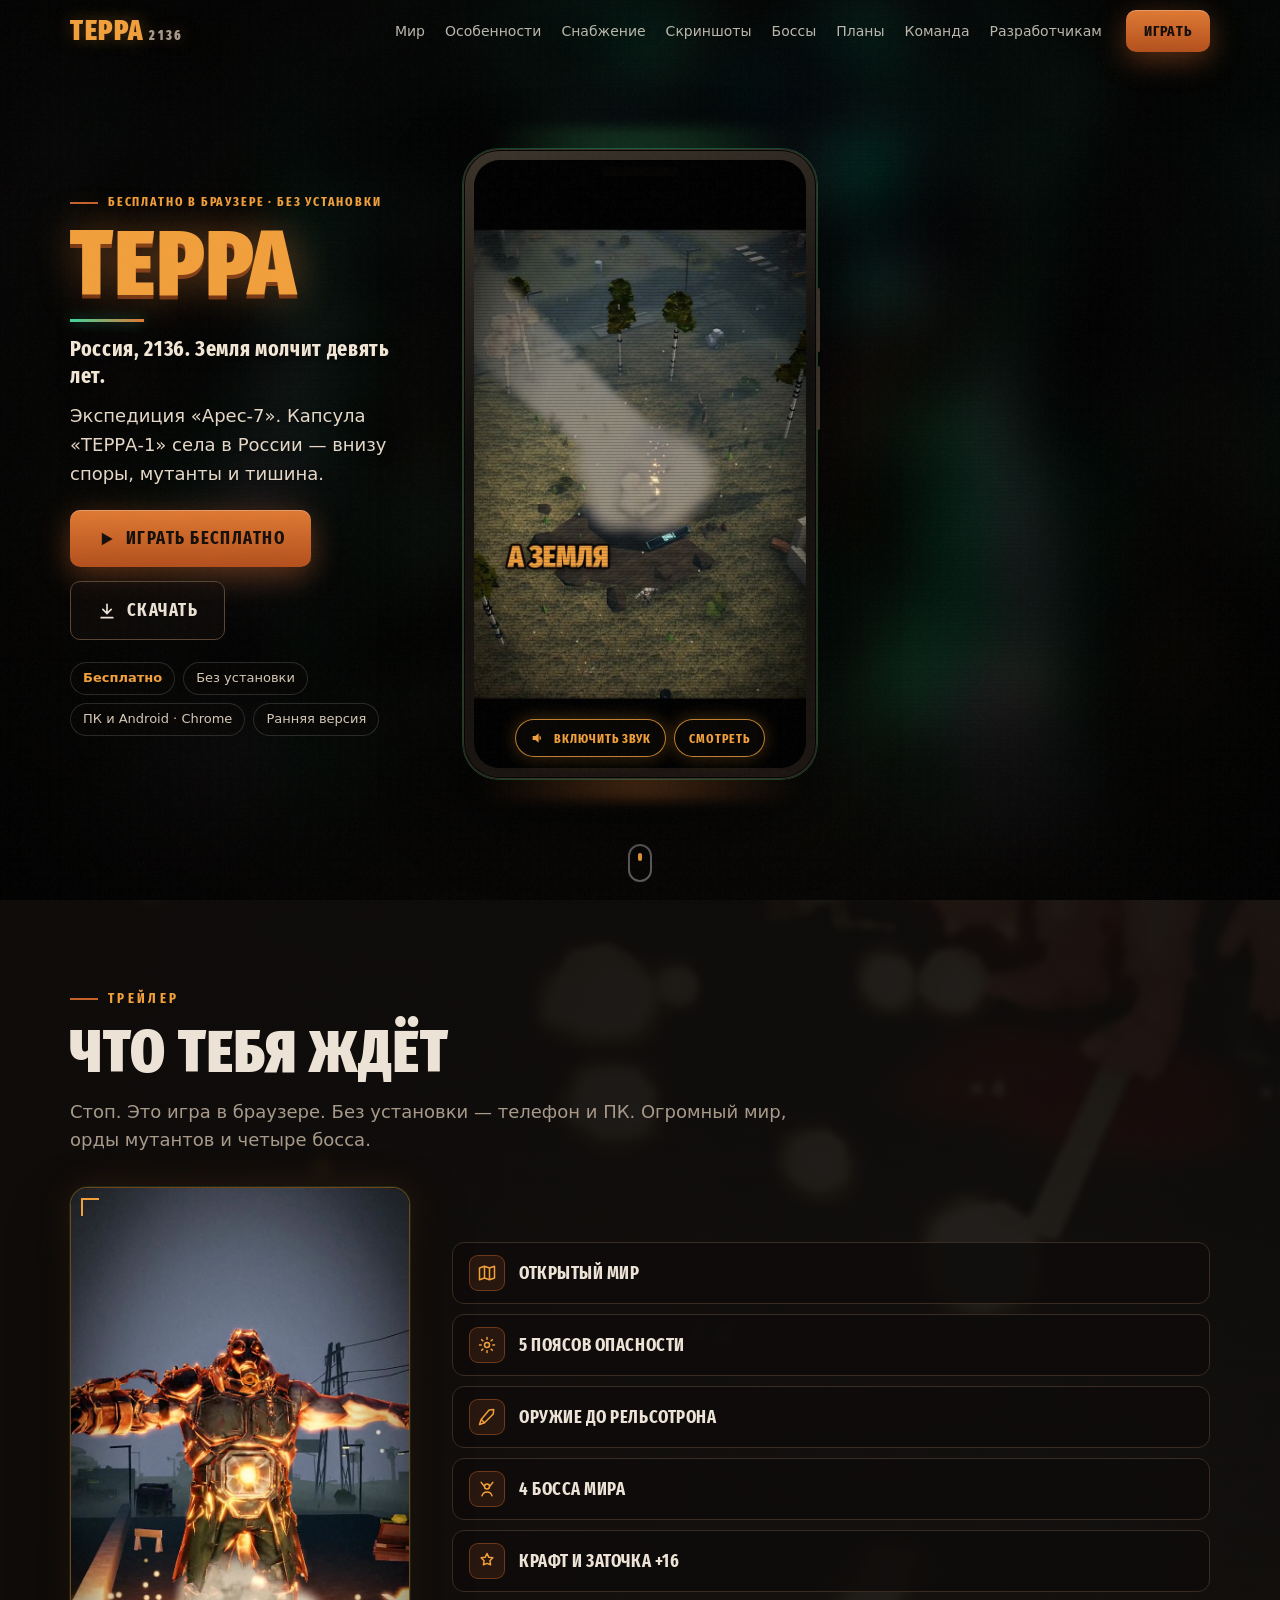
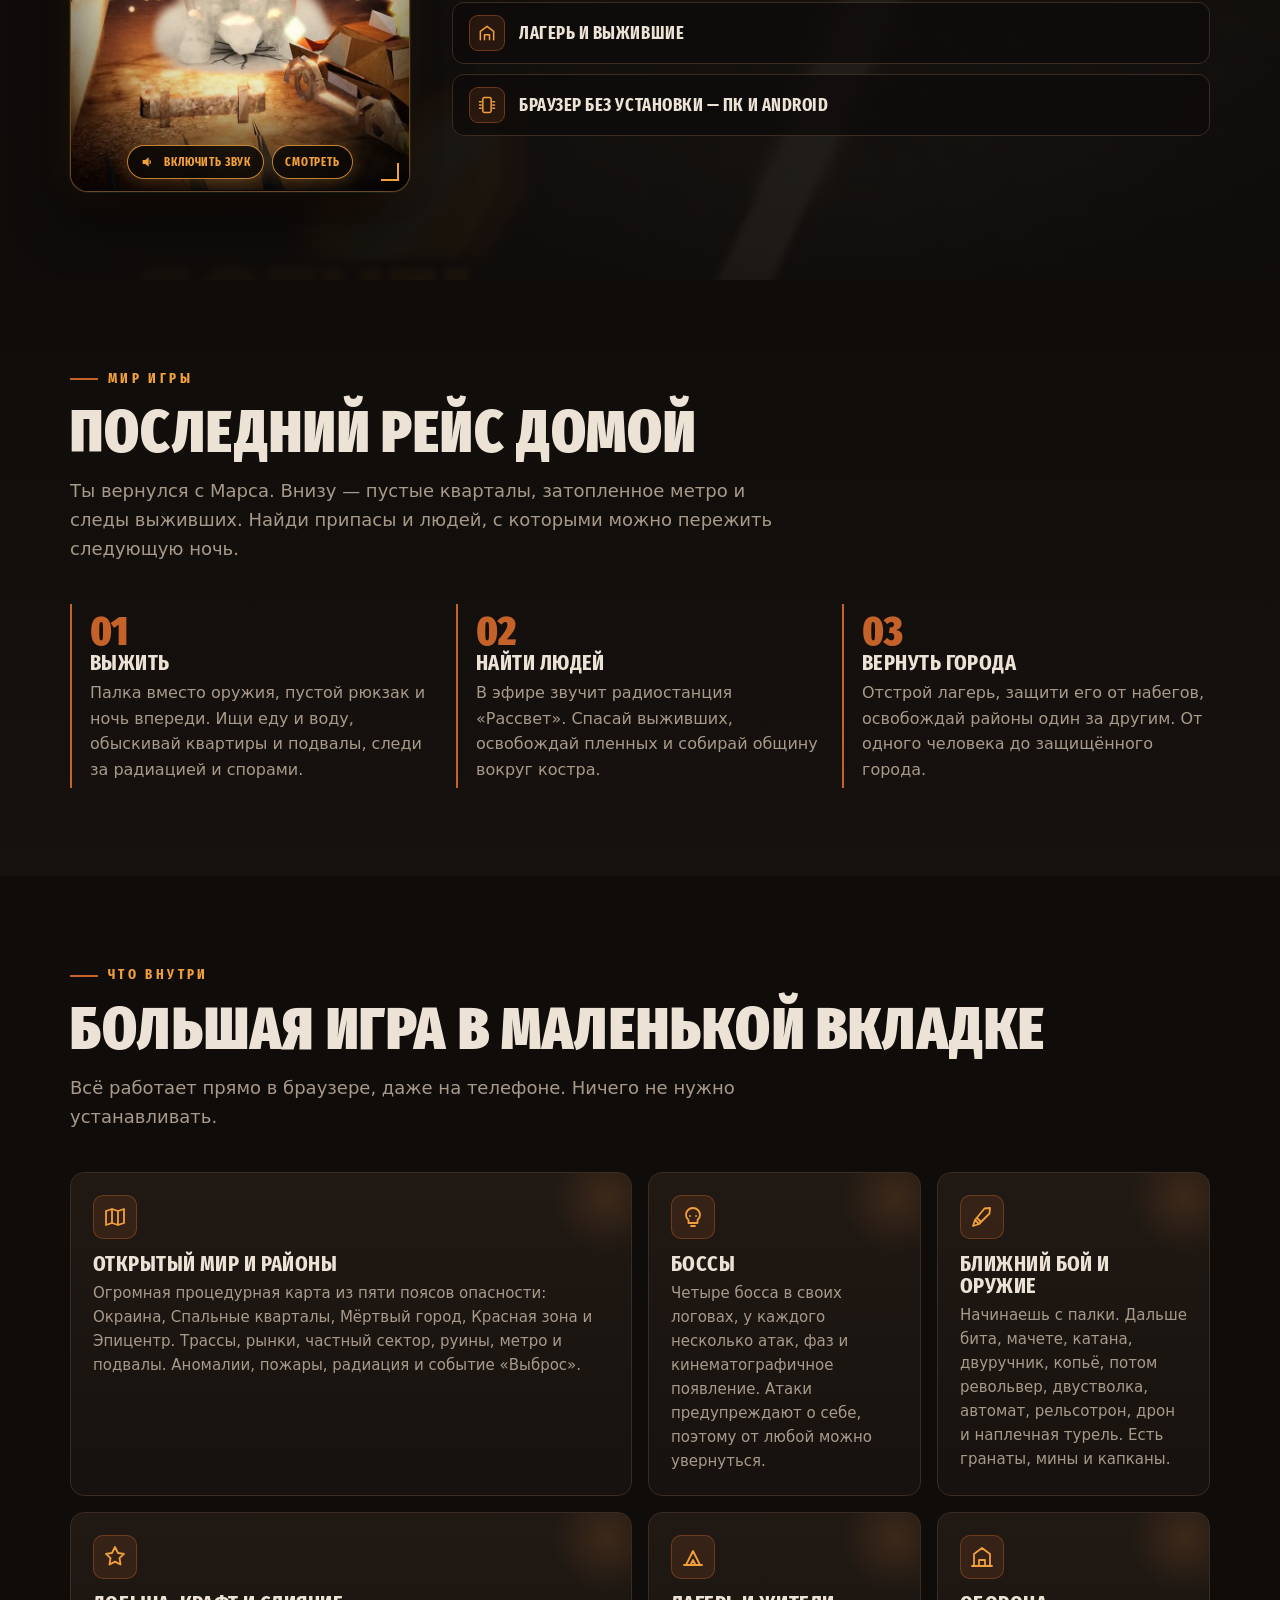
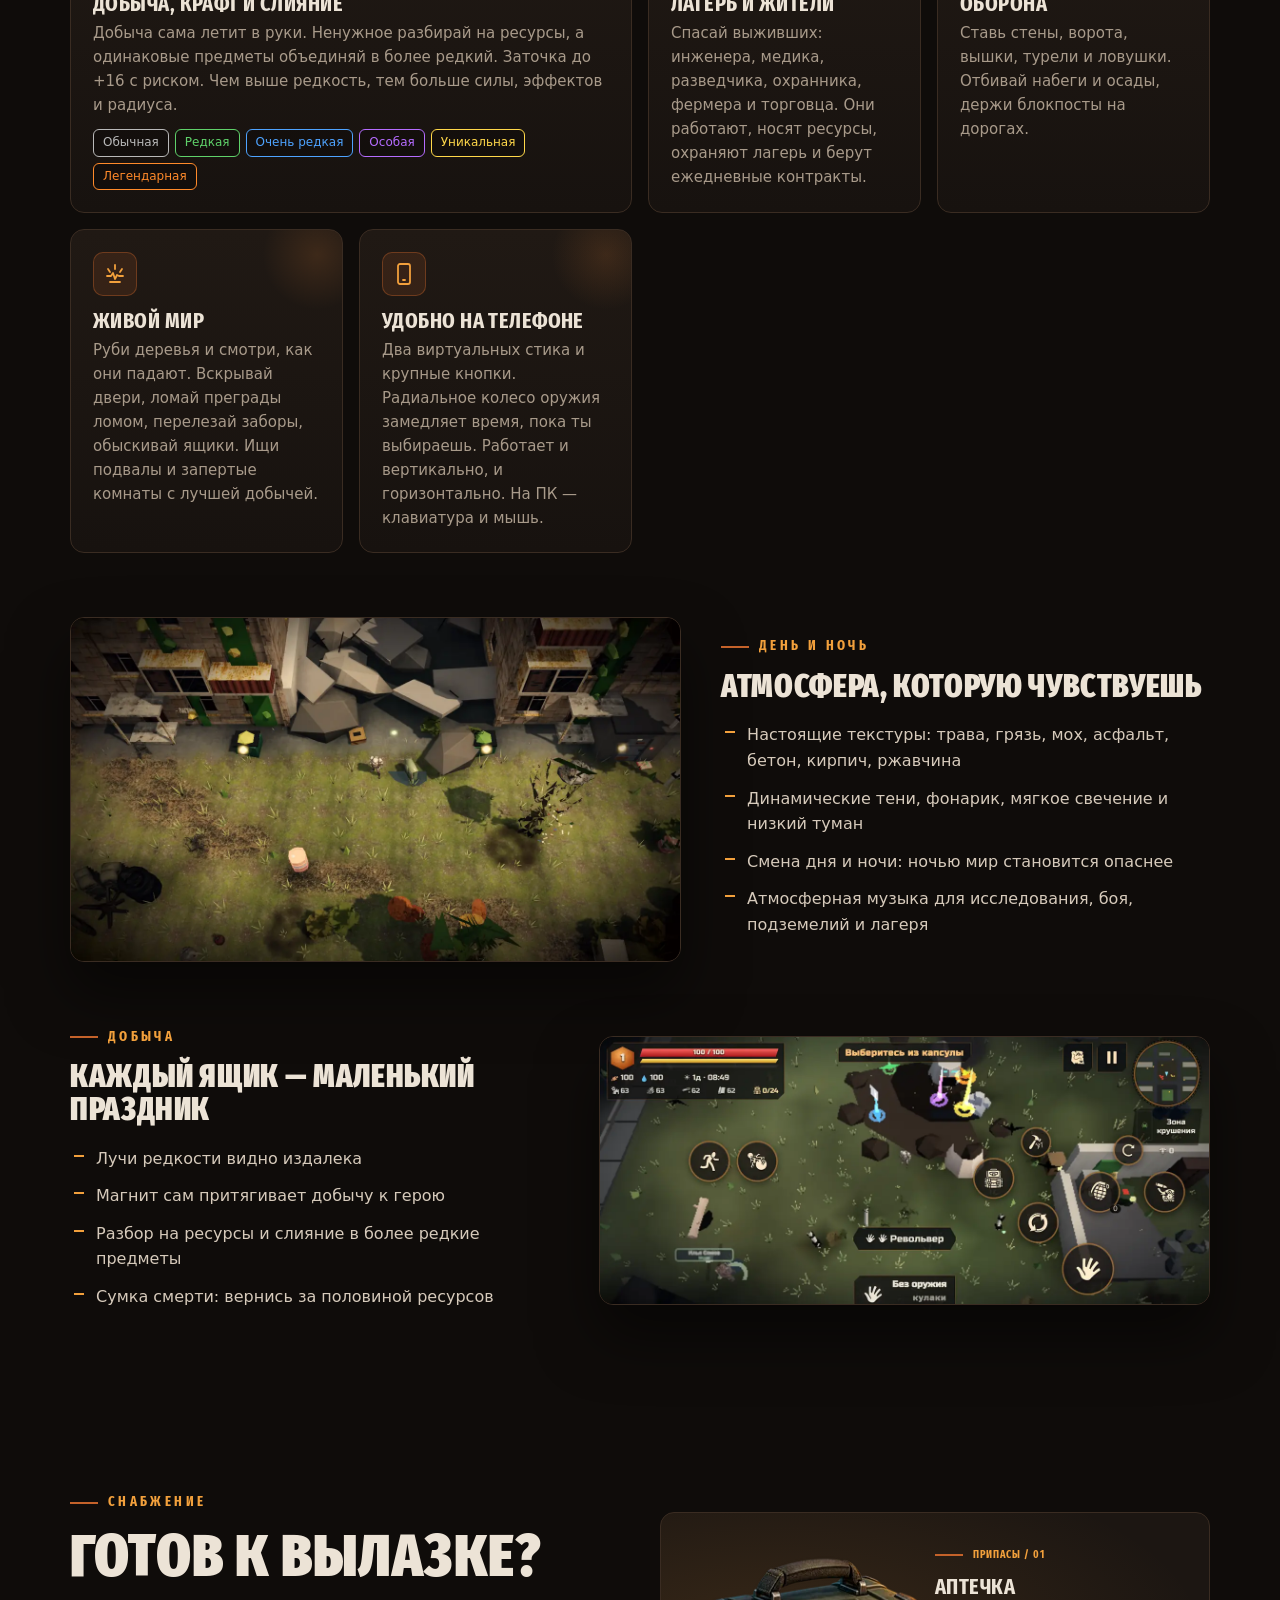
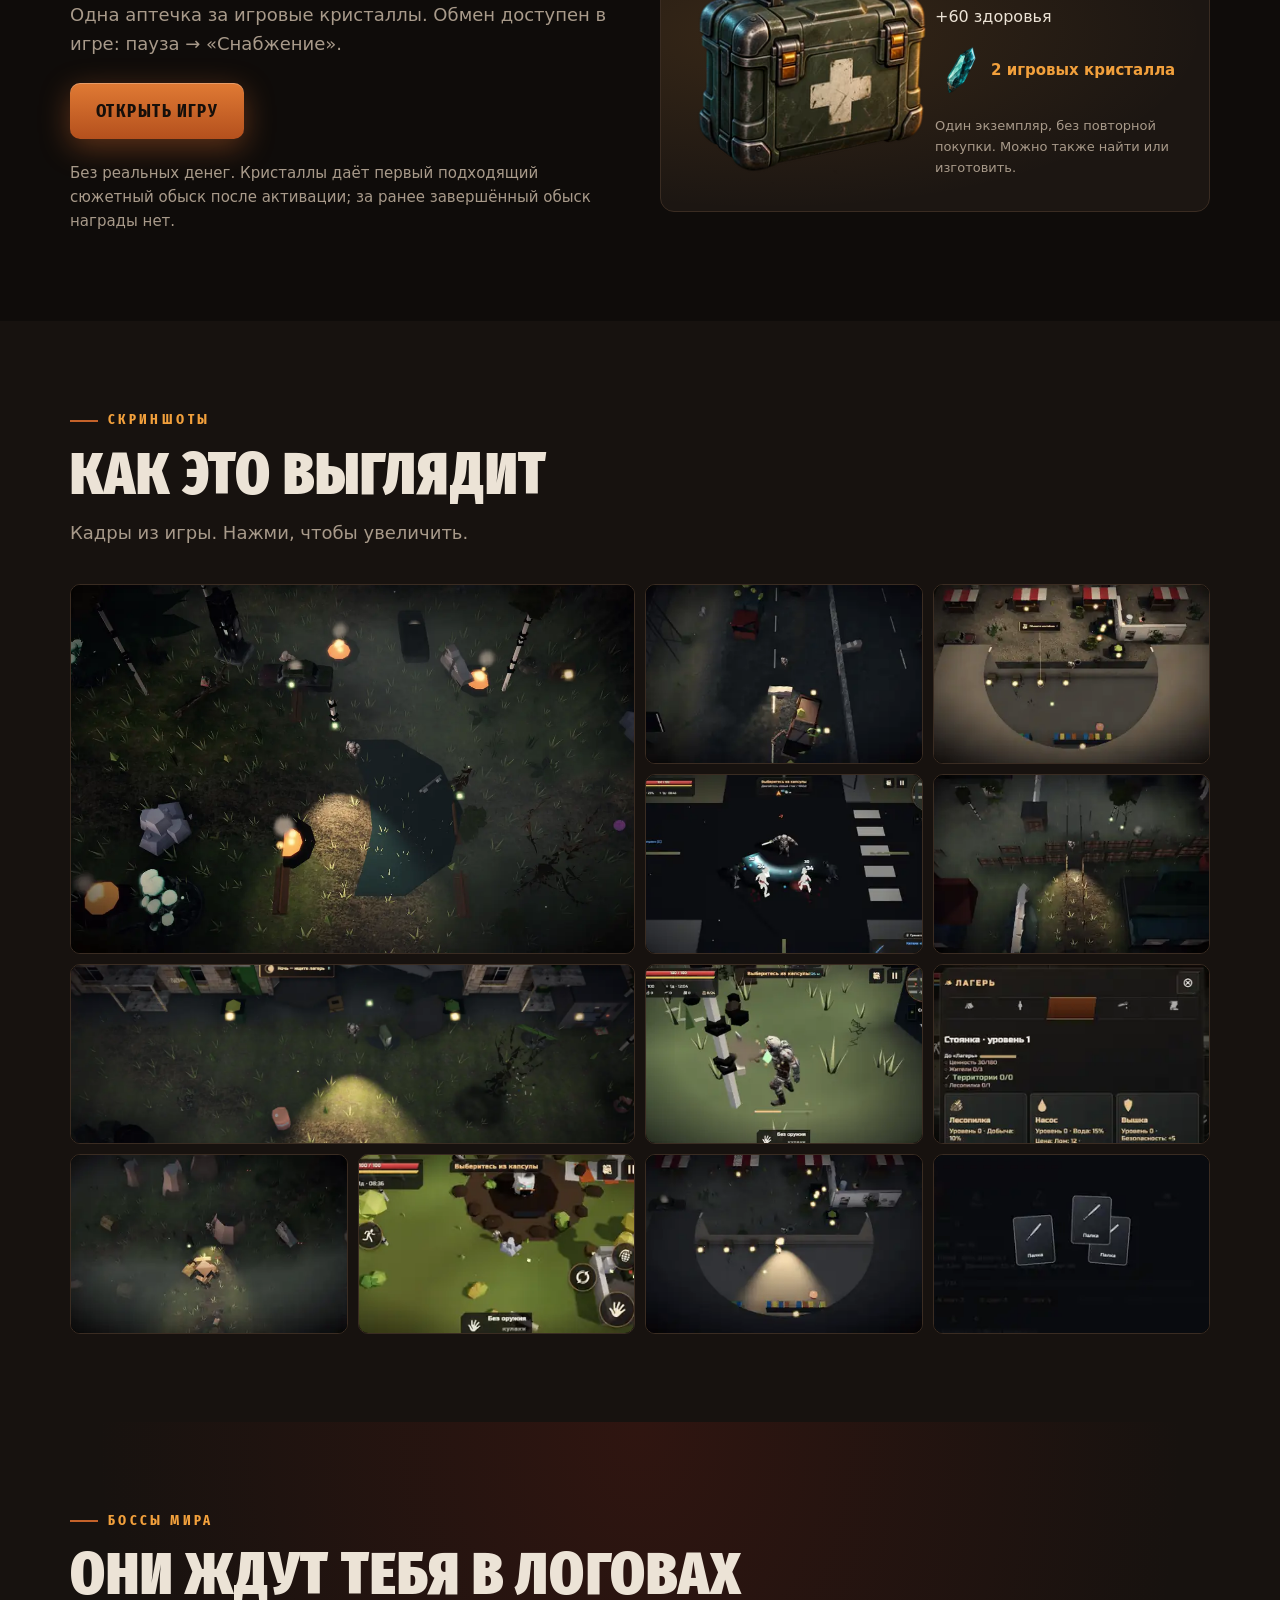
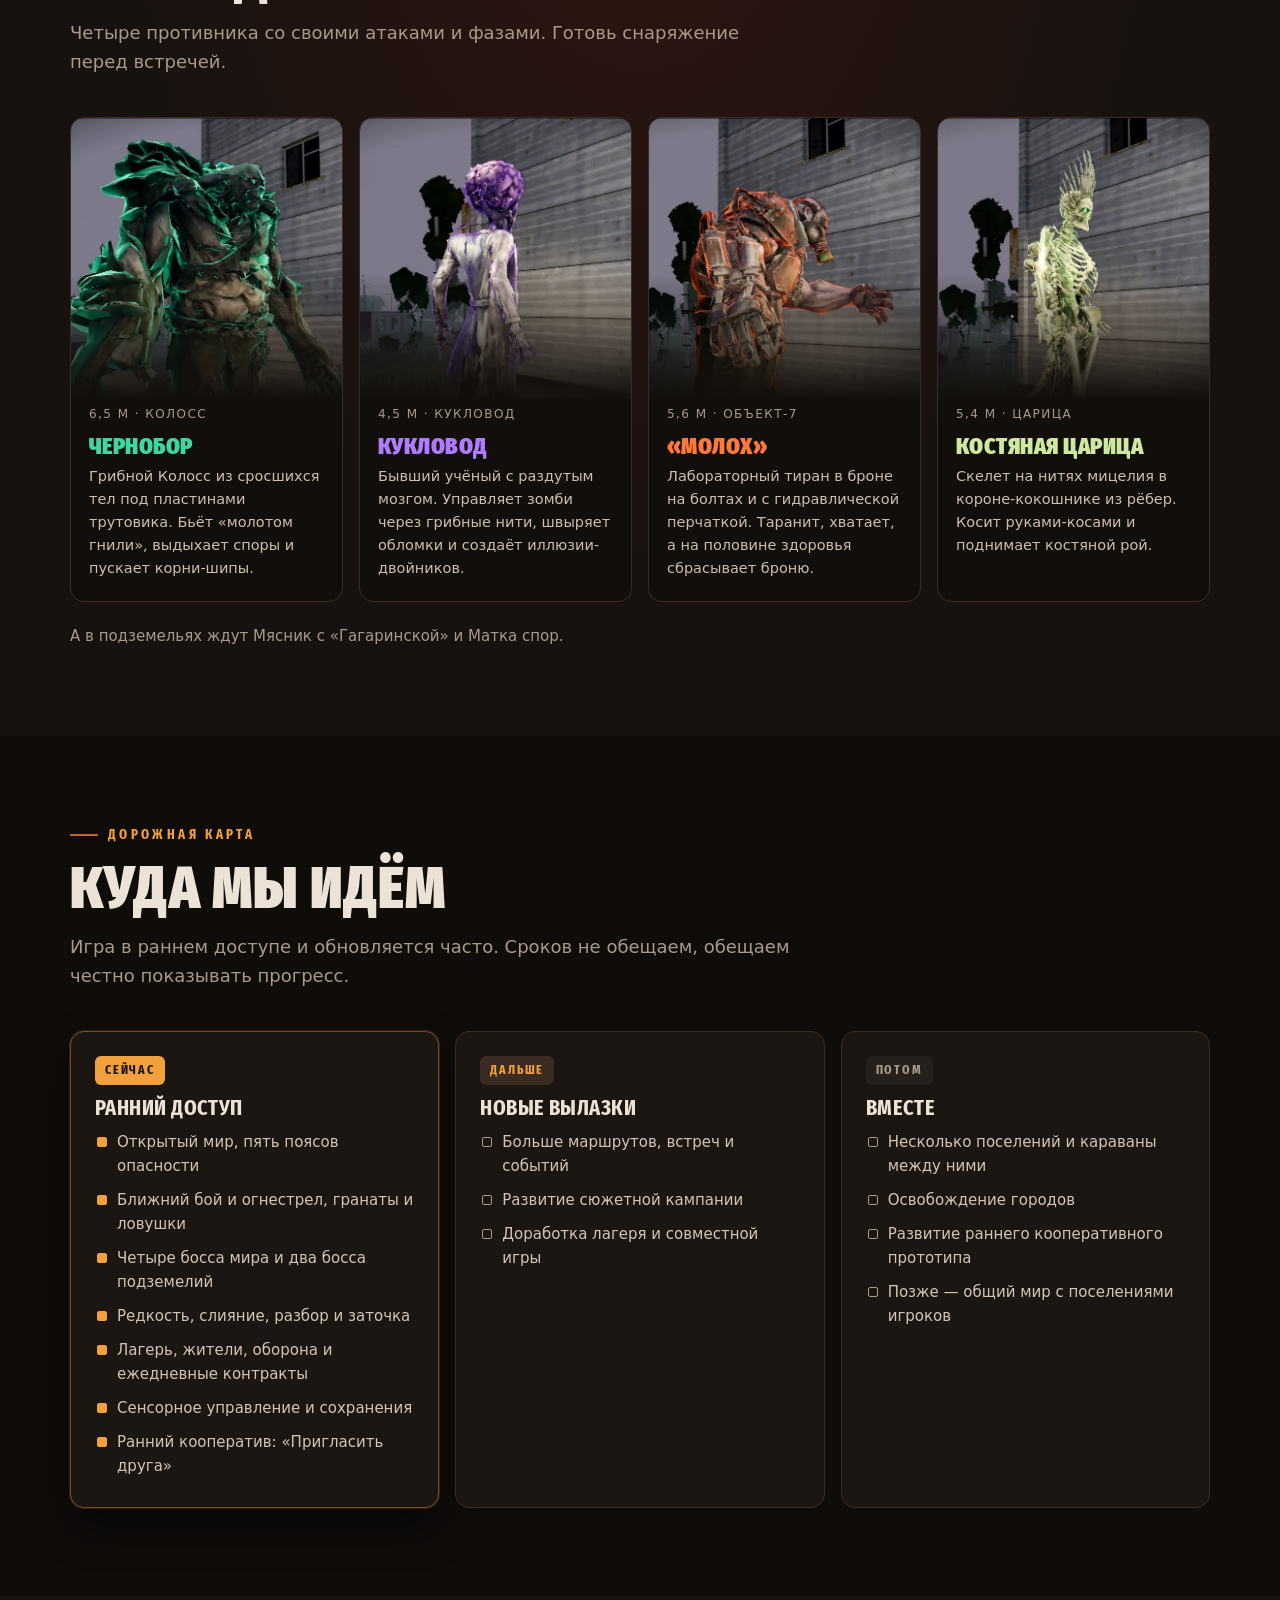
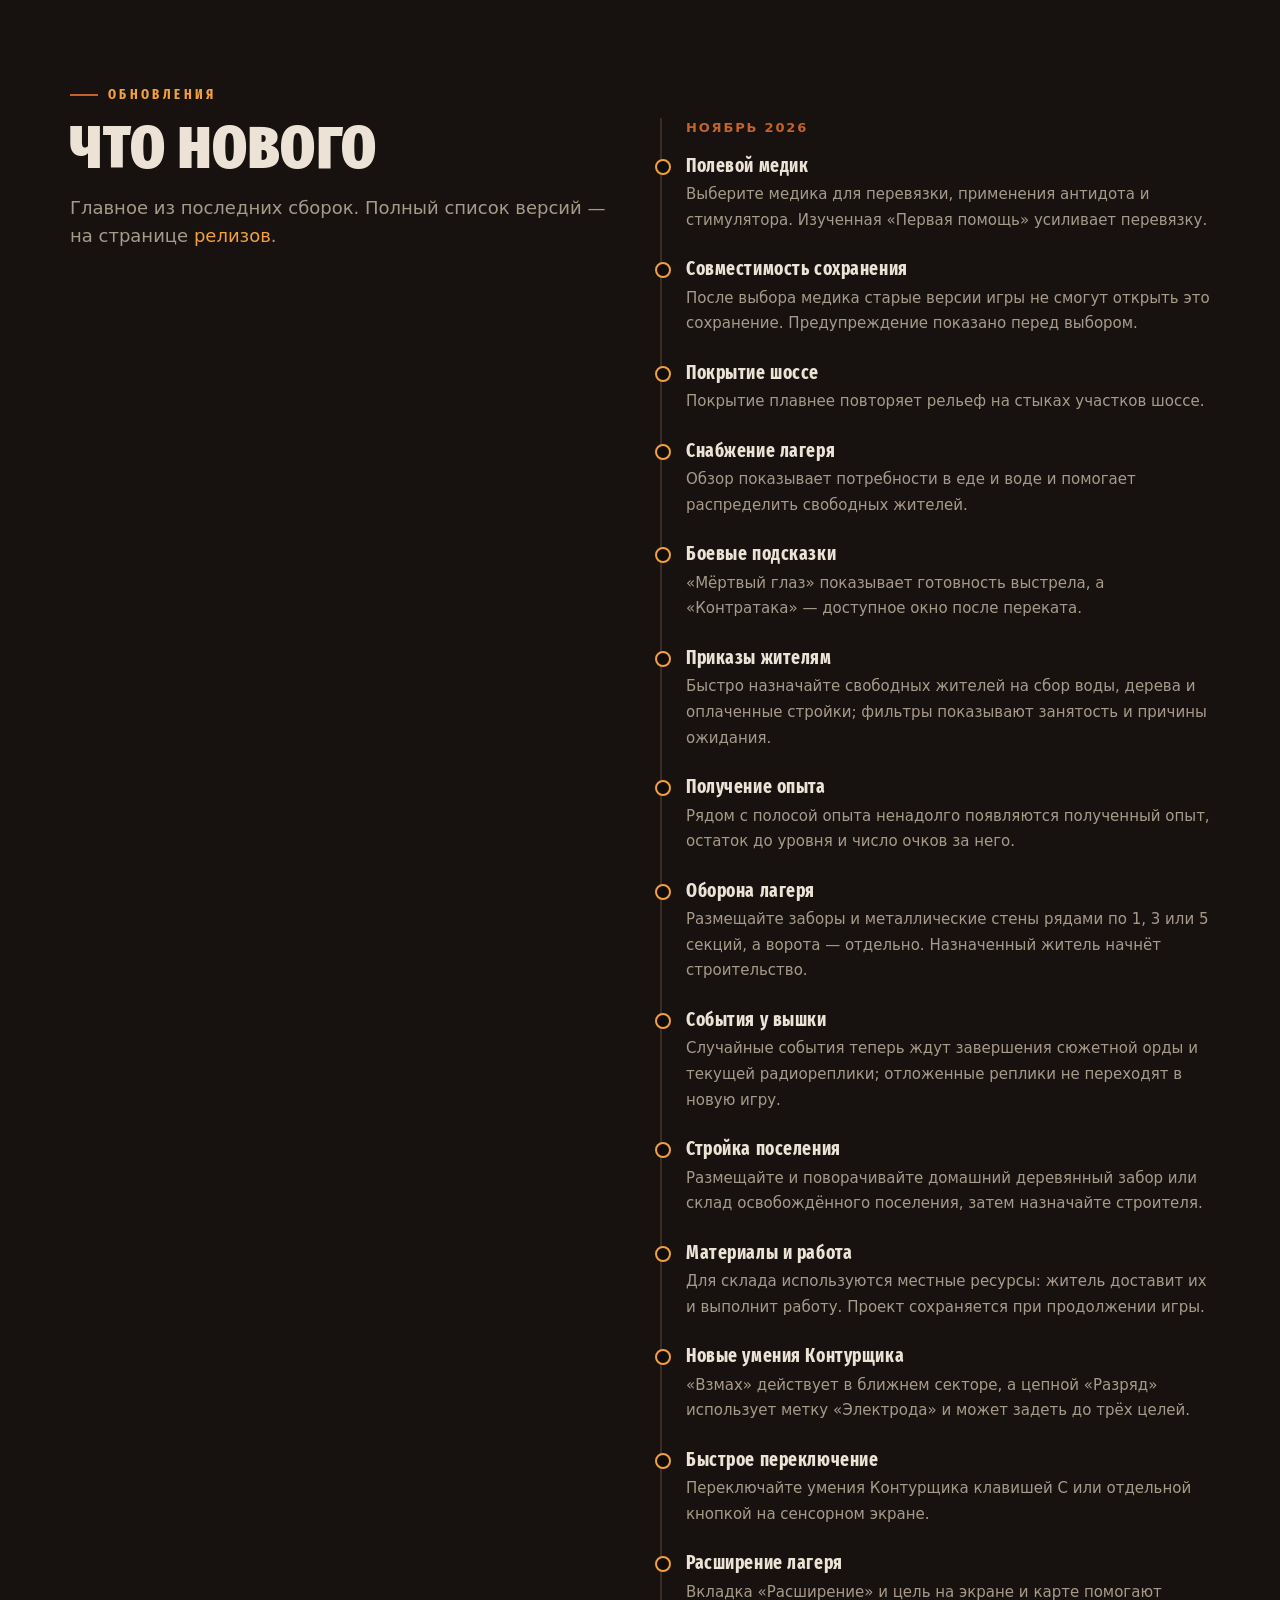
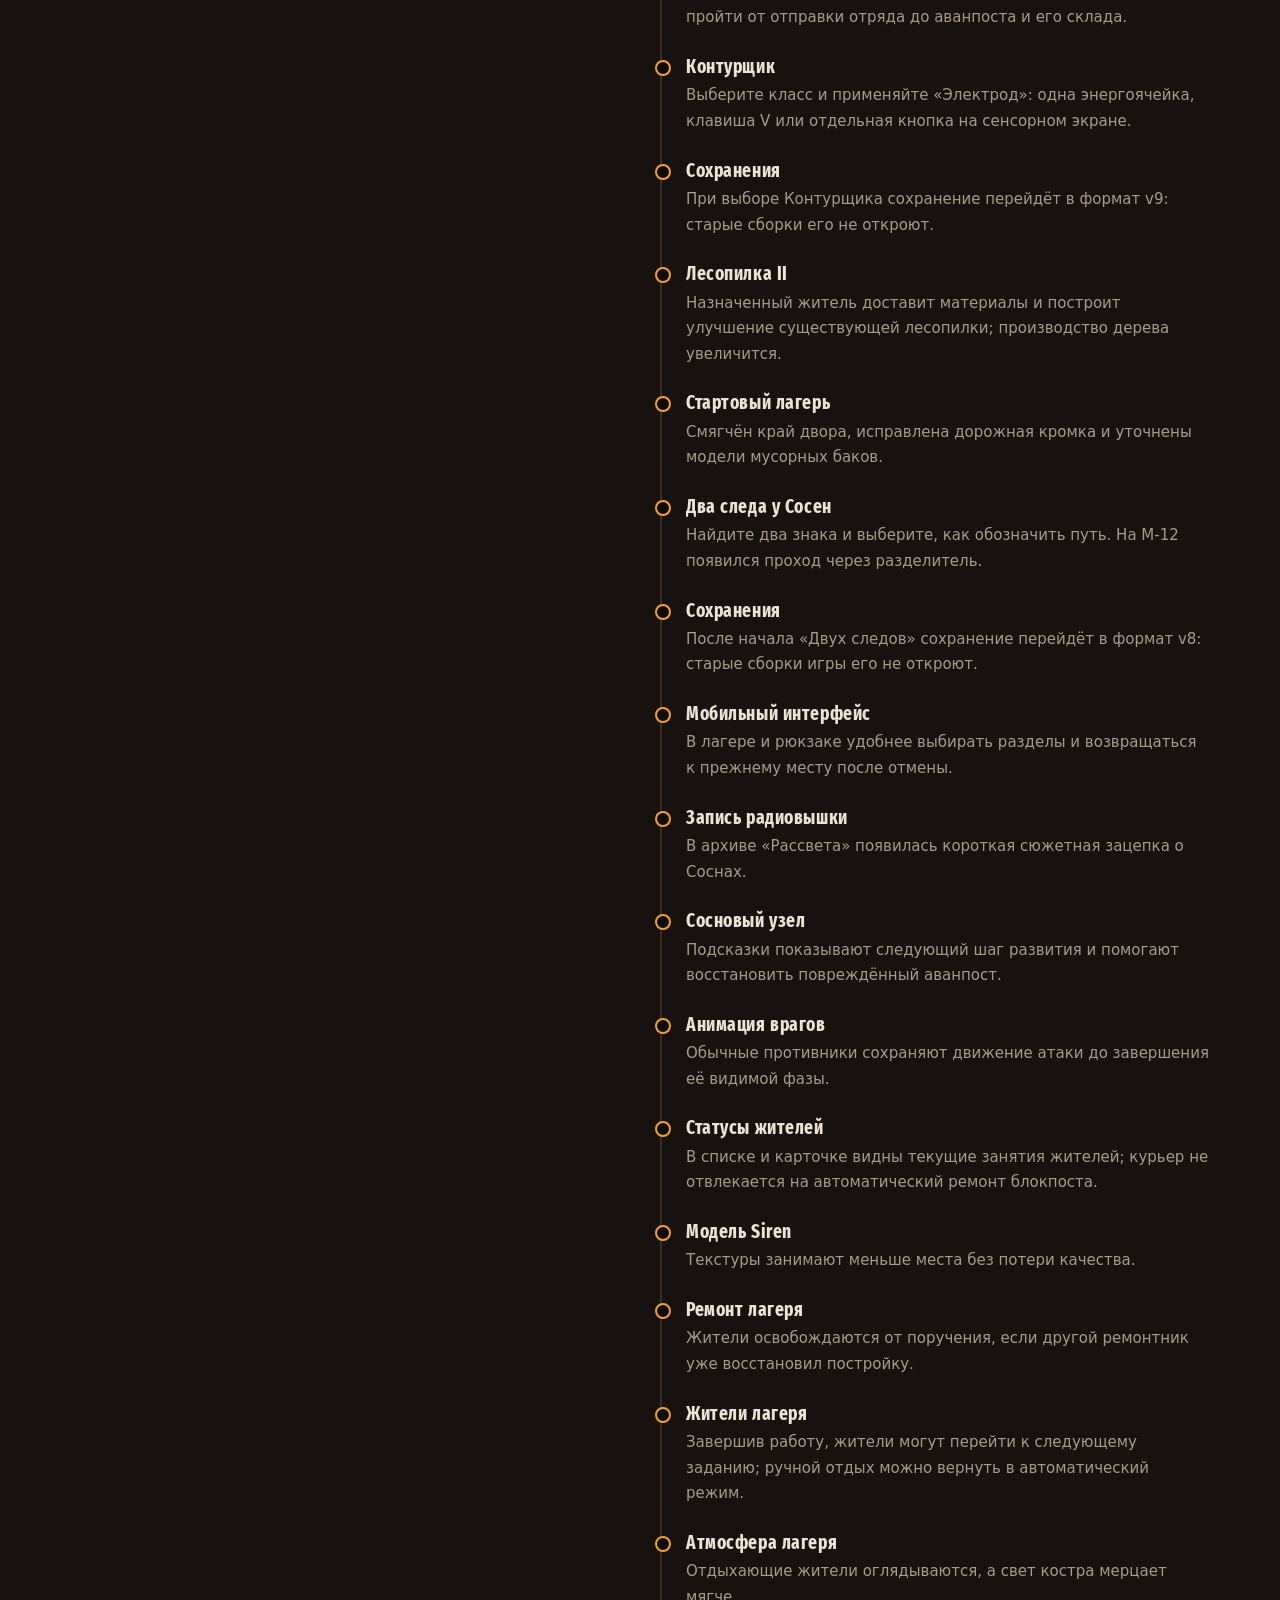
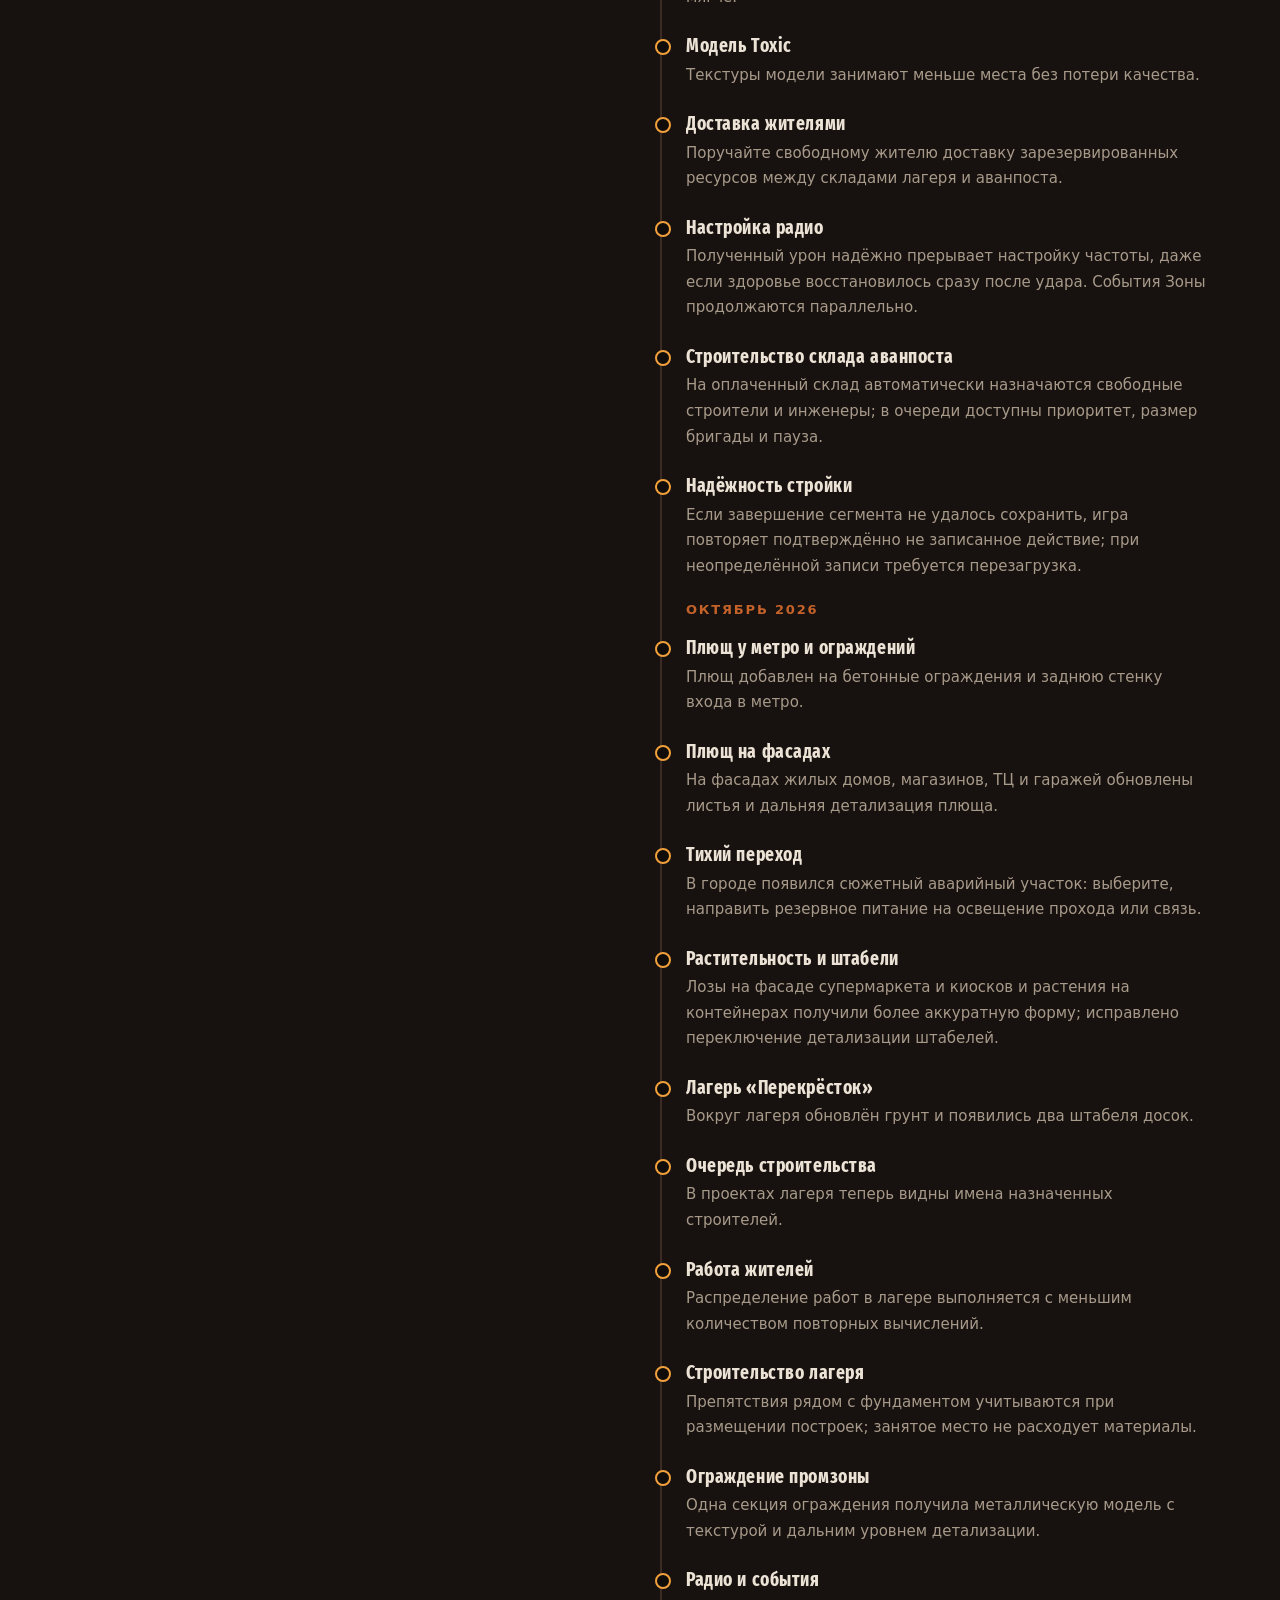
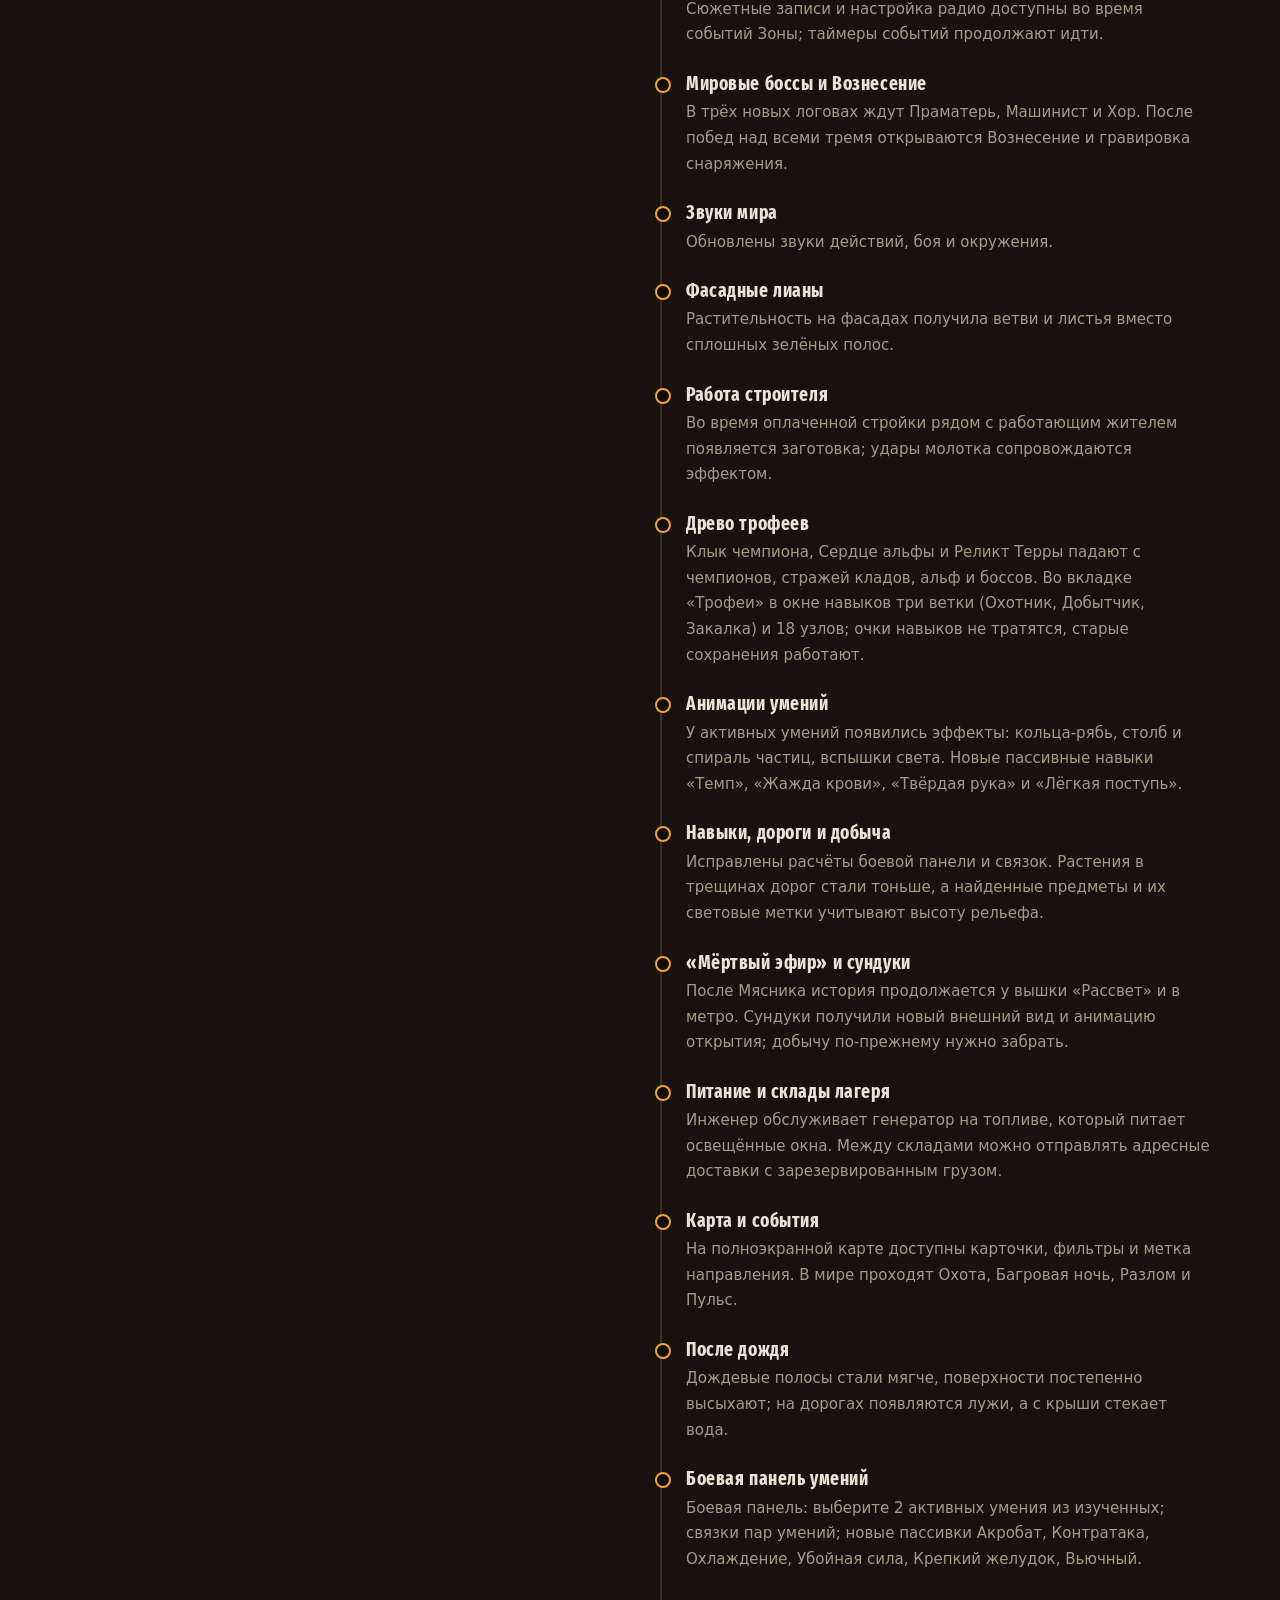
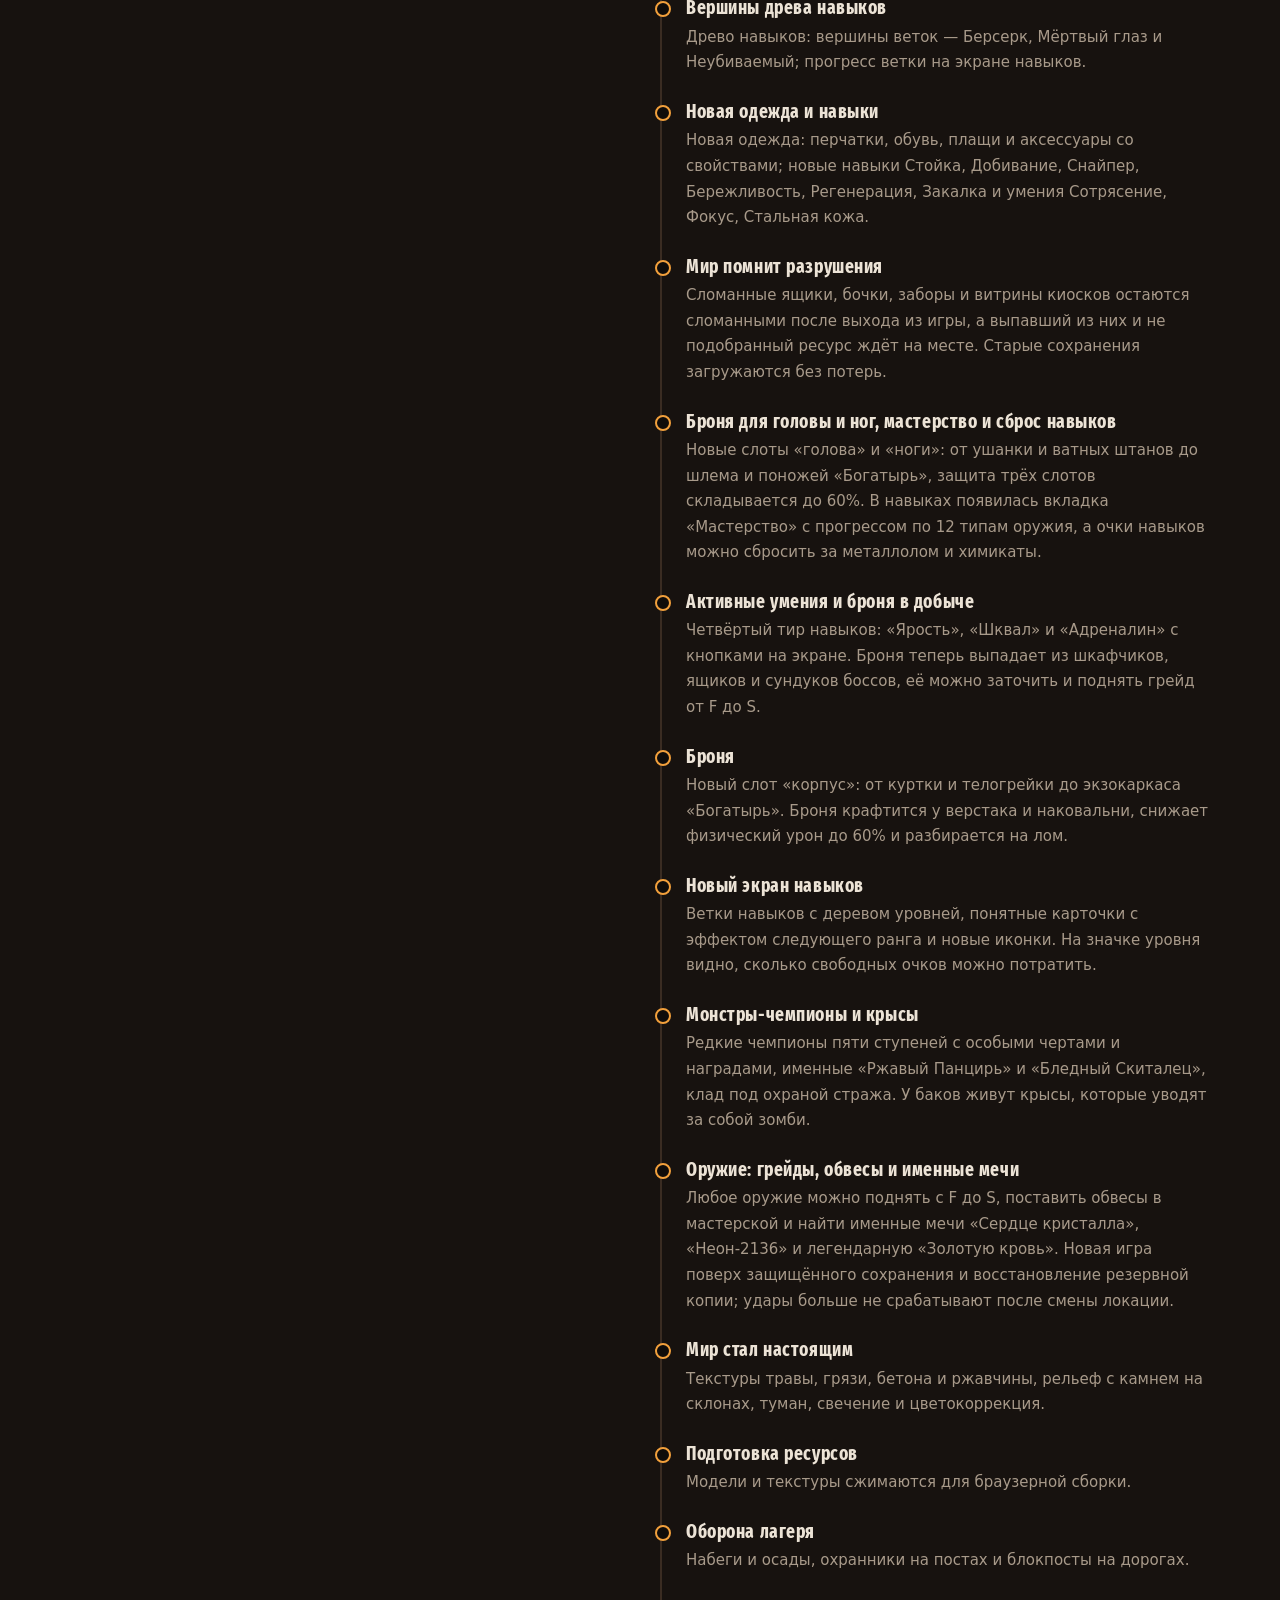
==== index.html @ 5ae8bee1 "Добавить полевого медика Source: 40903ba9ec75b254284cfb4c27fd3bee9b5b1b3b" ====
<!doctype html>
<html lang="ru">
<head>
<meta charset="utf-8">
<meta name="viewport" content="width=device-width,initial-scale=1,viewport-fit=cover">
<title>ТЕРРА — Россия, 2136. Шутер на выживание в браузере</title>
<meta name="description" content="Экспедиция «Арес-7» вернулась с Марса. Капсула «ТЕРРА-1» села в России, а Земля молчит девять лет. Открытый мир, боссы, крафт и лагерь. Играть бесплатно в браузере — ПК и Android, без установки.">
<meta name="theme-color" content="#120e0b">
<link rel="canonical" href="https://89244114832maxim-ai.github.io/terra-play/">
<meta property="og:type" content="video.other">
<meta property="og:site_name" content="ТЕРРА">
<meta property="og:title" content="ТЕРРА — Россия, 2136">
<meta property="og:description" content="Ты вернулся с Марса, а Земля молчит девять лет. Шутер на выживание в браузере: открытый мир, четыре босса, крафт и заточка до +16. Играть бесплатно, без установки.">
<meta property="og:url" content="https://89244114832maxim-ai.github.io/terra-play/">
<meta property="og:image" content="https://89244114832maxim-ai.github.io/terra-play/assets/og.jpg">
<meta property="og:image:type" content="image/jpeg">
<meta property="og:image:width" content="1200">
<meta property="og:image:height" content="630">
<meta property="og:image:alt" content="ТЕРРА — Чернобор, грибной колосс. Россия, 2136">
<meta property="og:video" content="https://89244114832maxim-ai.github.io/terra-play/assets/media/terra_trailer1.mp4">
<meta property="og:video:secure_url" content="https://89244114832maxim-ai.github.io/terra-play/assets/media/terra_trailer1.mp4">
<meta property="og:video:type" content="video/mp4">
<meta property="og:video:width" content="720">
<meta property="og:video:height" content="1280">
<meta property="og:locale" content="ru_RU">
<meta name="twitter:card" content="summary_large_image">
<meta name="twitter:title" content="ТЕРРА — Россия, 2136">
<meta name="twitter:description" content="Земля молчит девять лет. Шутер на выживание в браузере — бесплатно, без установки, ПК и Android.">
<meta name="twitter:image" content="https://89244114832maxim-ai.github.io/terra-play/assets/og.jpg">
<meta name="twitter:image:alt" content="ТЕРРА — Чернобор, грибной колосс. Россия, 2136">
<link rel="icon" type="image/png" href="assets/favicon.png">
<link rel="apple-touch-icon" href="assets/apple-touch-icon.png">
<link rel="manifest" href="manifest.webmanifest">
<link rel="preload" href="assets/fsec-Black.woff2" as="font" type="font/woff2" crossorigin>
<link rel="preload" as="image" href="assets/media/poster1.jpg">
<style>
@font-face{font-family:D;src:url(assets/fsec-Black.woff2) format("woff2");font-weight:900;font-display:swap}
@font-face{font-family:D;src:url(assets/fsec-Bold.woff2) format("woff2");font-weight:700;font-display:swap}
:root{--bg:#0f0c0a;--bg2:#17120f;--card:#1c1612;--line:#3a2c22;--tx:#ece3d6;--mu:#a89a8a;--rust:#c4622a;--amber:#f2a03c;--glow:rgba(242,160,60,.35);--r:14px}
*{box-sizing:border-box;margin:0;padding:0}
html{scroll-behavior:smooth;-webkit-text-size-adjust:100%}
body{background:var(--bg);color:var(--tx);font:16px/1.6 system-ui,-apple-system,"Segoe UI",Roboto,"Helvetica Neue",Arial,sans-serif;overflow-x:hidden}
body:before{content:"";position:fixed;inset:0;pointer-events:none;z-index:50;opacity:.06;background:url("data:image/svg+xml,%3Csvg xmlns='http://www.w3.org/2000/svg' width='160' height='160'%3E%3Cfilter id='n'%3E%3CfeTurbulence baseFrequency='.9' numOctaves='2'/%3E%3C/filter%3E%3Crect width='160' height='160' filter='url(%23n)'/%3E%3C/svg%3E")}
a{color:var(--amber);text-decoration:none}a:hover{text-decoration:underline}
img{max-width:100%;display:block}
h1,h2,h3,.d{font-family:D,"Arial Narrow",Impact,sans-serif;font-weight:900;letter-spacing:.02em;line-height:1.02;text-transform:uppercase}
h2{font-size:clamp(34px,6vw,60px);margin-bottom:14px}
h3{font-size:22px;font-weight:700;margin-bottom:6px}
.wrap{max-width:1180px;margin:0 auto;padding:0 20px}
section{padding:88px 0;position:relative}
.eyebrow{font-family:D;font-weight:700;color:var(--amber);letter-spacing:.24em;text-transform:uppercase;font-size:14px;margin-bottom:12px;display:flex;align-items:center;gap:10px}
.eyebrow:before{content:"";width:28px;height:2px;background:var(--rust)}
.lead{color:var(--mu);font-size:18px;max-width:720px}
/* nav */
nav{position:fixed;top:0;left:0;right:0;z-index:40;transition:background .3s,backdrop-filter .3s}
nav.s{background:rgba(15,12,10,.86);backdrop-filter:blur(10px);border-bottom:1px solid var(--line)}
nav .wrap{display:flex;align-items:center;height:62px;gap:24px}
.logo{font-family:D;font-weight:900;font-size:28px;color:var(--amber);letter-spacing:.06em;text-shadow:0 0 18px var(--glow)}
.logo small{font-size:13px;color:var(--mu);letter-spacing:.2em;margin-left:6px}
nav ul{display:flex;gap:20px;list-style:none;margin-left:auto}
nav ul a{color:var(--tx);font-size:14px;opacity:.8}nav ul a:hover{opacity:1;text-decoration:none;color:var(--amber)}
.btn{display:inline-flex;align-items:center;justify-content:center;gap:10px;font-family:D;font-weight:700;text-transform:uppercase;letter-spacing:.08em;border-radius:10px;padding:14px 26px;font-size:18px;transition:transform .15s,box-shadow .2s,background .2s;cursor:pointer;border:0}
.btn:hover{text-decoration:none;transform:translateY(-2px)}
.btn.p{background:linear-gradient(180deg,#e07a34,#b4501d);color:#160f0a;box-shadow:0 8px 30px rgba(196,98,42,.45),inset 0 1px 0 rgba(255,255,255,.25)}
.btn.p:hover{box-shadow:0 10px 40px rgba(242,140,60,.6)}
.btn.g{border:1px solid #5a4636;color:var(--tx);background:rgba(20,15,12,.5)}
.btn.g:hover{border-color:var(--amber);color:var(--amber)}
.btn.sm{padding:9px 18px;font-size:15px}
.btn svg{width:20px;height:20px}
/* hero */
.hero{position:relative;min-height:100svh;display:flex;align-items:center;padding:84px 0 56px;overflow:hidden;background:#070605}
.hero-still,.hero-blur{position:absolute;inset:-8%;width:116%;height:116%;pointer-events:none}
.hero-still{z-index:0;background:#070605 url(assets/media/frame-boss.jpg) center/cover no-repeat;filter:blur(28px) brightness(.38) saturate(1.2);transform:scale(1.08)}
.hero-blur{z-index:1;display:block;object-fit:cover;filter:blur(40px) brightness(.4) saturate(1.25);transform:scale(1.12);opacity:0}
.hero-blur.on{opacity:1}
.hero-shade{position:absolute;inset:0;z-index:2;pointer-events:none;background:
 radial-gradient(ellipse at 50% 42%,transparent 0%,rgba(0,0,0,.2) 46%,rgba(0,0,0,.78) 100%),
 linear-gradient(90deg,rgba(8,6,5,.84) 0%,rgba(8,6,5,.22) 42%,rgba(8,6,5,.12) 68%,rgba(8,6,5,.5) 100%),
 linear-gradient(180deg,rgba(8,6,5,.5) 0%,transparent 16%,transparent 74%,var(--bg) 100%)}
.hero-scan{position:absolute;inset:0;z-index:2;pointer-events:none;opacity:.14;background:repeating-linear-gradient(to bottom,rgba(0,0,0,.55) 0 1px,transparent 1px 4px);mix-blend-mode:multiply}
.hero .wrap{position:relative;z-index:4;width:100%}
.hero-layout{display:grid;grid-template-columns:minmax(0,1fr) auto minmax(0,1fr);align-items:center;width:100%}
.hero-copy{grid-column:1;justify-self:end;max-width:460px;padding-right:36px}
.stage{grid-column:2}
.hero h1{font-size:clamp(64px,7.2vw,124px);color:var(--amber);text-shadow:0 0 42px rgba(242,140,60,.42),0 4px 0 #6b2f12;line-height:.86}
.hero h1:after{content:"";display:block;width:74px;height:3px;margin-top:14px;background:linear-gradient(90deg,#3fd6a0,#e07a34);box-shadow:0 0 14px rgba(63,214,160,.55)}
.hero .eyebrow{letter-spacing:.14em;font-size:13px}
.hero .y{font-family:D;font-weight:700;font-size:clamp(16px,1.7vw,22px);letter-spacing:.03em;color:#f3e7d6;margin:14px 0 12px;line-height:1.25;max-width:16em;text-shadow:0 2px 14px #000}
.hero p.t{font-size:clamp(15px,1.5vw,18px);max-width:34em;color:#e7d9c8;margin-bottom:22px;text-shadow:0 2px 12px #000}
.phone{position:relative;height:min(70vh,740px);aspect-ratio:9/16;filter:drop-shadow(0 30px 36px rgba(0,0,0,.72))}
.phone:before{content:"";position:absolute;inset:-22px;border-radius:52px;z-index:-1;background:radial-gradient(ellipse at 50% 30%,rgba(80,210,120,.32),transparent 60%),radial-gradient(ellipse at 50% 88%,rgba(224,122,52,.28),transparent 58%);filter:blur(6px)}
.phone:after{content:"";position:absolute;right:-3px;top:22%;width:3px;height:64px;border-radius:2px;background:#3a322a;box-shadow:0 78px 0 #3a322a}
.bezel{position:relative;height:100%;border-radius:36px;padding:11px;background:linear-gradient(165deg,#3c342b,#100e0c 42%,#1c1612);box-shadow:inset 0 0 0 1px rgba(255,220,170,.2),inset 0 0 0 2px #050403,0 0 0 1px rgba(63,214,140,.28)}
.bezel video{width:100%;height:100%;object-fit:cover;border-radius:26px;background:#000 url(assets/media/poster1.jpg) center/cover;display:block}
.notch{position:absolute;top:18px;left:50%;transform:translateX(-50%);width:78px;height:9px;border-radius:8px;background:#050403;z-index:5}
.screen-fx{position:absolute;inset:11px;border-radius:26px;z-index:3;pointer-events:none;box-shadow:inset 0 0 48px rgba(0,0,0,.4);background:repeating-linear-gradient(to bottom,rgba(0,0,0,.32) 0 1px,transparent 1px 3px);mix-blend-mode:multiply;opacity:.5}
.vshade{position:absolute;left:11px;right:11px;bottom:11px;height:92px;border-radius:0 0 26px 26px;z-index:3;pointer-events:none;background:linear-gradient(transparent,rgba(0,0,0,.78))}
.vidctrl{position:absolute;left:18px;right:18px;bottom:22px;z-index:5;display:flex;justify-content:center;gap:8px}
.vidbtn{font-family:D,sans-serif;font-weight:700;text-transform:uppercase;letter-spacing:.07em;border-radius:999px;border:1px solid rgba(242,160,60,.8);background:rgba(10,8,6,.82);color:var(--amber);padding:10px 14px;font-size:13px;cursor:pointer;display:inline-flex;align-items:center;gap:8px;box-shadow:0 0 18px rgba(242,160,60,.28);backdrop-filter:blur(8px)}
.vidbtn svg{width:16px;height:16px;fill:currentColor;flex:none}
.vidbtn:hover{background:rgba(36,22,12,.94);box-shadow:0 0 26px rgba(242,160,60,.5)}
.vidbtn:focus-visible{outline:2px solid var(--amber);outline-offset:2px}
.vidbtn.pulse{animation:snd 1.8s ease-in-out infinite}
@keyframes snd{50%{box-shadow:0 0 0 4px rgba(242,160,60,.18),0 0 26px rgba(242,160,60,.65)}}
.cine .vidbtn{padding:8px 12px;font-size:12px}
.ctas{display:flex;flex-wrap:wrap;gap:14px;margin-bottom:22px}
.chips{display:flex;flex-wrap:wrap;gap:8px}
.chip{font-size:13px;color:#d7c9b7;border:1px solid rgba(255,255,255,.14);background:rgba(10,8,6,.55);border-radius:99px;padding:5px 12px}
.chip b{color:var(--amber);font-weight:600}
.scroll{position:absolute;bottom:18px;left:50%;z-index:3;width:24px;height:38px;border:2px solid rgba(255,255,255,.35);border-radius:14px;transform:translateX(-50%)}
.scroll:after{content:"";position:absolute;left:50%;top:7px;width:4px;height:8px;margin-left:-2px;background:var(--amber);border-radius:2px;animation:sc 1.6s infinite}
@keyframes sc{to{transform:translateY(12px);opacity:0}}
/* story */
.story{background:linear-gradient(180deg,var(--bg),var(--bg2))}
.beats{display:grid;grid-template-columns:repeat(3,1fr);gap:18px;margin-top:40px}
.beat{border-left:2px solid var(--rust);padding:6px 0 6px 18px}
.beat .n{font-family:D;font-weight:900;color:var(--rust);font-size:42px;line-height:1}
.beat p{color:var(--mu)}
/* features */
.grid{display:grid;grid-template-columns:repeat(4,1fr);gap:16px;margin-top:40px}
.f{background:linear-gradient(180deg,#201914,#17120f);border:1px solid var(--line);border-radius:var(--r);padding:22px;position:relative;overflow:hidden;transition:border-color .2s,transform .2s}
.f:hover{border-color:#6b4a30;transform:translateY(-3px)}
.f:before{content:"";position:absolute;right:-30px;top:-30px;width:110px;height:110px;background:radial-gradient(circle,rgba(242,140,60,.14),transparent 70%)}
.f .ic{width:44px;height:44px;border-radius:10px;background:rgba(196,98,42,.14);border:1px solid rgba(196,98,42,.4);display:grid;place-items:center;margin-bottom:14px}
.f .ic svg{width:24px;height:24px;stroke:var(--amber);fill:none;stroke-width:1.8;stroke-linecap:round;stroke-linejoin:round}
.f p{color:var(--mu);font-size:15px}
.f.w{grid-column:span 2}
.rar{display:flex;flex-wrap:wrap;gap:6px;margin-top:12px}
.rar span{font-size:12px;padding:3px 9px;border-radius:6px;border:1px solid currentColor;background:rgba(0,0,0,.25)}
/* showcase rows */
.show{display:grid;grid-template-columns:1.25fr 1fr;gap:40px;align-items:center;margin-top:64px}
.show.r{grid-template-columns:1fr 1.25fr}.show.r .im{order:2}
.show .im{border-radius:var(--r);overflow:hidden;border:1px solid var(--line);box-shadow:0 30px 60px rgba(0,0,0,.5);cursor:zoom-in}
.show ul{list-style:none;margin-top:14px}
.show li{padding:6px 0 6px 26px;position:relative;color:#d6cabb}
.show li:before{content:"";position:absolute;left:4px;top:15px;width:10px;height:2px;background:var(--amber)}
/* gallery */
.gal{display:grid;grid-template-columns:repeat(4,1fr);grid-auto-rows:180px;gap:10px;margin-top:36px}
.gal a{position:relative;border-radius:10px;overflow:hidden;border:1px solid var(--line);background:#000}
.gal a:nth-child(1){grid-column:span 2;grid-row:span 2}
.gal a:nth-child(6){grid-column:span 2}
.gal img{width:100%;height:100%;object-fit:cover;transition:transform .5s,filter .3s;filter:saturate(.9)}
.gal a:hover img{transform:scale(1.06);filter:saturate(1.1)}
.gal a span{position:absolute;left:0;right:0;bottom:0;padding:22px 12px 8px;font-size:13px;color:#eee;background:linear-gradient(transparent,rgba(0,0,0,.8));opacity:0;transition:opacity .25s}
.gal a:hover span{opacity:1}
.lb{position:fixed;inset:0;z-index:60;background:rgba(5,4,3,.94);display:none;align-items:center;justify-content:center;flex-direction:column;padding:20px}
.lb.o{display:flex}
.lb img{max-height:82vh;border-radius:8px;box-shadow:0 0 60px rgba(0,0,0,.8)}
.lb p{color:var(--mu);margin-top:12px;text-align:center}
.lb button{position:absolute;background:rgba(30,22,17,.8);border:1px solid var(--line);color:var(--tx);width:48px;height:48px;border-radius:50%;font-size:24px;cursor:pointer}
.lb .x{top:16px;right:16px}.lb .pv{left:16px;top:50%}.lb .nx{right:16px;top:50%}
/* bosses */
.bosses{background:radial-gradient(ellipse at 50% 0,rgba(120,30,20,.25),transparent 60%),var(--bg2)}
.bg4{display:grid;grid-template-columns:repeat(4,1fr);gap:16px;margin-top:40px}
.b{border-radius:var(--r);overflow:hidden;background:#120e0b;border:1px solid var(--line);display:flex;flex-direction:column;transition:transform .25s,box-shadow .25s}
.b:hover{transform:translateY(-6px);box-shadow:0 20px 50px rgba(0,0,0,.6),0 0 0 1px var(--c)}
.b .pic{aspect-ratio:68/71;overflow:hidden;position:relative}
.b .pic img{width:100%;height:100%;object-fit:cover;transition:transform .6s}
.b:hover .pic img{transform:scale(1.07)}
.b .pic:after{content:"";position:absolute;inset:0;background:linear-gradient(transparent 55%,#120e0b)}
.b .tx{padding:4px 18px 20px}
.b h3{color:var(--c);font-size:24px;font-weight:900}
.b .m{font-size:12px;letter-spacing:.12em;text-transform:uppercase;color:var(--mu);margin-bottom:10px}
.b p{font-size:14.5px;color:#cdbfae}
.note{margin-top:22px;color:var(--mu);font-size:15px}
/* roadmap */
.road{display:grid;grid-template-columns:repeat(3,1fr);gap:16px;margin-top:40px}
.st{border:1px solid var(--line);border-radius:var(--r);padding:24px;background:var(--card);position:relative}
.st .tag{display:inline-block;font-family:D;font-weight:700;letter-spacing:.14em;text-transform:uppercase;font-size:13px;padding:4px 10px;border-radius:6px;margin-bottom:12px}
.st.now{border-color:#7a4a26;box-shadow:0 0 0 1px rgba(242,160,60,.15),0 20px 40px rgba(0,0,0,.4)}
.st.now .tag{background:var(--amber);color:#1a120b}
.st.nx .tag{background:#3a2c22;color:var(--amber)}
.st.lt .tag{background:#25201c;color:var(--mu)}
.st ul{list-style:none}.st li{padding:5px 0 5px 22px;position:relative;color:#d2c5b5;font-size:15px}
.st li:before{content:"";position:absolute;left:2px;top:12px;width:8px;height:8px;border-radius:2px;border:1.5px solid var(--mu)}
.st.now li:before{background:var(--amber);border-color:var(--amber)}
/* log */
.log{margin-top:34px;border-left:2px solid var(--line);padding-left:24px}
.li{position:relative;padding:0 0 22px}
.li:before{content:"";position:absolute;left:-31px;top:8px;width:12px;height:12px;border-radius:50%;background:var(--bg);border:2px solid var(--amber)}
.li b{display:block;font-family:D;font-weight:700;font-size:19px;letter-spacing:.03em}
.li span{color:var(--mu);font-size:15px}
.ver{font-size:13px;color:var(--rust);letter-spacing:.14em;text-transform:uppercase;font-weight:600;margin-bottom:12px}
/* team & dev */
.two{display:grid;grid-template-columns:1fr 1fr;gap:40px;align-items:start}
.card{background:var(--card);border:1px solid var(--line);border-radius:var(--r);padding:28px}
.lead2{display:flex;gap:18px;align-items:center;margin:18px 0}
.ava{width:72px;height:72px;border-radius:50%;flex:none;background:radial-gradient(circle at 35% 30%,#e07a34,#5a2510);display:grid;place-items:center;font-family:D;font-weight:900;font-size:30px;color:#1a0f08;box-shadow:0 0 0 3px #2a1f17,0 0 0 4px #7a4a26}
.lead2 b{font-size:19px;display:block}.lead2 span{color:var(--mu);font-size:14px}
.tech{display:flex;flex-wrap:wrap;gap:8px;margin:16px 0}
.tech span{font-family:ui-monospace,Menlo,Consolas,monospace;font-size:13px;padding:5px 10px;border-radius:6px;background:#120e0b;border:1px solid var(--line);color:#e8c597}
.card p{color:#cdbfae;margin-bottom:12px}
.links{display:flex;flex-wrap:wrap;gap:10px;margin-top:8px}
/* final cta */
.fin{text-align:center;padding:110px 0;background:linear-gradient(180deg,var(--bg2),var(--bg)),#000;overflow:hidden}
.fin:before{content:"";position:absolute;inset:0;background:url(assets/g_ruins_fire_dusk.webp) center/cover;opacity:.22;filter:blur(2px)}
.fin .wrap{position:relative}
.fin h2{font-size:clamp(40px,8vw,84px)}
.fin p{color:var(--mu);margin:0 auto 28px;max-width:560px}
.fin .ctas{justify-content:center}
footer{border-top:1px solid var(--line);padding:34px 0 100px;color:var(--mu);font-size:14px}
footer .wrap{display:flex;flex-wrap:wrap;gap:12px 28px;justify-content:space-between}
/* sticky mobile cta */
.mcta{position:fixed;left:12px;right:12px;bottom:12px;z-index:45;display:none;transform:translateY(120%);transition:transform .3s}
.mcta.v{transform:none}
.mcta .btn{width:100%;padding:15px}
/* trailer two */
.await{overflow:hidden;background:linear-gradient(180deg,var(--bg),#14110e 46%,var(--bg2))}
.await:before{content:"";position:absolute;inset:-20px;background:url(assets/media/frame-rail.jpg) 78% center/cover no-repeat;filter:blur(3px) saturate(1.15) brightness(.7);opacity:.34;pointer-events:none}
.await:after{content:"";position:absolute;inset:0;pointer-events:none;background:linear-gradient(90deg,rgba(15,12,10,.94),rgba(15,12,10,.78) 46%,rgba(15,12,10,.62))}
.await .wrap{position:relative;z-index:1}
.await-grid{display:grid;grid-template-columns:minmax(220px,340px) minmax(0,1fr);gap:42px;align-items:center;margin-top:32px}
.cine{position:relative;aspect-ratio:9/16;border-radius:18px;overflow:hidden;background:#000;border:1px solid rgba(242,160,60,.45);box-shadow:0 26px 54px rgba(0,0,0,.55),0 0 0 1px rgba(80,200,120,.14),0 0 36px rgba(224,122,52,.14)}
.cine:before,.cine:after{content:"";position:absolute;width:16px;height:16px;z-index:4;pointer-events:none;border:2px solid var(--amber)}
.cine:before{top:10px;left:10px;border-right:0;border-bottom:0}
.cine:after{right:10px;bottom:10px;border-left:0;border-top:0}
.cine video{width:100%;height:100%;object-fit:cover;display:block;background:#000 url(assets/media/poster2.jpg) center/cover}
.cine .vshade{left:0;right:0;bottom:0;border-radius:0}
.cine .vidctrl{left:10px;right:10px;bottom:12px}
.feats{list-style:none;display:grid;gap:10px}
.feats li{display:flex;align-items:center;gap:14px;padding:12px 16px;background:rgba(14,11,9,.78);border:1px solid var(--line);border-radius:12px;font-family:D,sans-serif;font-weight:700;letter-spacing:.03em;text-transform:uppercase;font-size:clamp(15px,1.5vw,18px)}
.feats li:hover{border-color:#6b4a30}
.feats .ic{width:36px;height:36px;flex:none;border-radius:9px;display:grid;place-items:center;background:rgba(196,98,42,.14);border:1px solid rgba(196,98,42,.45)}
.feats svg{width:20px;height:20px;stroke:var(--amber);fill:none;stroke-width:1.8;stroke-linecap:round;stroke-linejoin:round}
.feats .rv:nth-child(2){transition-delay:.05s}
.feats .rv:nth-child(3){transition-delay:.1s}
.feats .rv:nth-child(4){transition-delay:.15s}
.feats .rv:nth-child(5){transition-delay:.2s}
.feats .rv:nth-child(6){transition-delay:.25s}
.feats .rv:nth-child(7){transition-delay:.3s}
/* reveal */
.rv{opacity:1;transform:none}
.rv.in{opacity:1;transform:none}
@media(prefers-reduced-motion:reduce){*{animation:none!important;transition:none!important}.rv{opacity:1;transform:none}}
@media(max-width:980px){.grid{grid-template-columns:repeat(2,1fr)}.bg4{grid-template-columns:repeat(2,1fr)}nav ul{display:none}nav .btn{margin-left:auto}.road{grid-template-columns:1fr}}
@media(max-width:980px){
 .hero{display:block;padding:0;min-height:100svh}
 .hero-shade{background:radial-gradient(ellipse at 50% 38%,transparent 10%,rgba(0,0,0,.55) 100%),linear-gradient(180deg,rgba(8,6,5,.4),transparent 14%,transparent 42%,rgba(8,6,5,.94))}
 .hero-layout{display:block;min-height:100svh}
 .stage{position:absolute;inset:0}
 .phone{height:100%;width:100%;aspect-ratio:auto;filter:none}
 .phone:before,.phone:after,.notch{display:none}
 .bezel{height:100%;border-radius:0;padding:0;background:#000;box-shadow:none}
 .bezel video{border-radius:0}
 .screen-fx{inset:0;border-radius:0;opacity:.32}
 .hero .vshade{display:none}
 .hero .vidctrl{top:74px;bottom:auto;left:auto;right:12px;width:max-content}
 .hero .screen-fx{background:radial-gradient(ellipse at 50% 40%,transparent 36%,rgba(0,0,0,.72) 100%),repeating-linear-gradient(to bottom,rgba(0,0,0,.4) 0 1px,transparent 1px 3px);opacity:.8}
 .hero-copy{position:absolute;left:0;right:0;bottom:0;max-width:none;padding:72px 18px calc(18px + env(safe-area-inset-bottom));background:linear-gradient(transparent,rgba(8,6,5,.5) 18%,rgba(8,6,5,.92) 48%,#0f0c0a);z-index:5}
 .hero h1{font-size:clamp(72px,20vw,112px)}
 .hero p.t{display:none}
 .scroll{display:none}
}
@media(max-width:760px){section{padding:64px 0}.beats,.two,.show,.show.r,.await-grid{grid-template-columns:1fr}.show.r .im{order:0}.show{gap:22px;margin-top:48px}
 .gal{grid-template-columns:repeat(2,1fr);grid-auto-rows:120px}.gal a:nth-child(6){grid-column:span 2}.mcta{display:block}.ctas .btn{flex:1 1 auto}.cine{width:min(100%,400px);margin:0 auto}}
@media(max-height:760px) and (min-width:981px){.phone{height:min(58vh,560px)}.hero p.t{display:none}.hero{padding:72px 0 36px}}
@media(max-width:480px){.grid{grid-template-columns:1fr}.f.w{grid-column:auto}.bg4{grid-template-columns:1fr 1fr;gap:10px}.b .tx{padding:2px 12px 14px}.b h3{font-size:19px}.b p{font-size:13px}}

[hidden]{display:none!important}a:focus-visible,button:focus-visible{outline:3px solid var(--amber);outline-offset:4px}.skip{position:fixed;top:8px;left:8px;z-index:100;transform:translateY(-200%);background:var(--bg);padding:12px}.skip:focus{transform:none}section{scroll-margin-top:120px}.video-direct{position:absolute;bottom:24px;left:20px;right:20px;text-align:center;z-index:6;background:#0f0c0ae8;padding:12px;border:1px solid var(--amber)}.show .im img{width:100%;height:auto}.supply{display:grid;grid-template-columns:repeat(2,minmax(0,1fr));gap:40px;align-items:center}.supply .ctas{margin-top:24px}.supply-item{display:grid;grid-template-columns:repeat(2,minmax(0,1fr));align-items:center;padding:24px;border:1px solid var(--line);border-radius:var(--r);background:radial-gradient(ellipse at 20% 40%,#f2a03c20,transparent 70%),var(--card)}.supply-item>div{min-width:0;overflow-wrap:anywhere}.medkit{width:100%;height:auto}.price{display:flex;align-items:center;gap:8px;color:var(--amber);margin:16px 0}.price img{flex:none}.supply-item .eyebrow{font-size:11px;letter-spacing:.08em}.supply-item .note{font-size:13px}.supply-item .price strong{font-size:15px}
@media(max-width:980px){nav .wrap{flex-wrap:wrap;height:auto;min-height:62px;gap:8px 18px;padding-top:8px}nav ul{display:flex;order:3;width:100%;flex-basis:100%;overflow-x:auto;gap:20px;padding:0 0 10px;margin:0;white-space:nowrap}nav ul a{display:inline-flex;min-height:44px;align-items:center}.hero .vidctrl{top:124px}.hero .video-direct{top:124px;bottom:auto;left:18px;right:auto}.show .im{min-width:0}}@media(max-width:760px){.supply{grid-template-columns:minmax(0,1fr);gap:28px}.gal{grid-auto-rows:auto}.gal a{aspect-ratio:16/10}.gal a:first-child{aspect-ratio:auto}}@media(max-width:380px){.supply-item{grid-template-columns:minmax(0,1fr)}.medkit{max-width:220px;justify-self:center}.supply-item{padding:20px}}@media(prefers-reduced-motion:reduce){html{scroll-behavior:auto}}
</style>
</head>
<body>
<a class="skip" href="#features">К содержанию</a>
<nav id="nav" aria-label="Разделы игры"><div class="wrap">
 <a class="logo" href="#top">ТЕРРА<small>2136</small></a>
 <ul><li><a href="#story">Мир</a></li><li><a href="#features">Особенности</a></li><li><a href="#supply">Снабжение</a></li><li><a href="#gallery">Скриншоты</a></li><li><a href="#bosses">Боссы</a></li><li><a href="#roadmap">Планы</a></li><li><a href="#team">Команда</a></li><li><a href="#dev">Разработчикам</a></li></ul>
 <a class="btn p sm" href="play/">Играть</a>
</div></nav>

<header class="hero" id="top">
 <div class="hero-still" aria-hidden="true"></div>
 <canvas class="hero-blur" id="heroBlur" aria-hidden="true"></canvas>
 <div class="hero-shade" aria-hidden="true"></div>
 <div class="hero-scan" aria-hidden="true"></div>
 <div class="wrap">
  <div class="hero-layout">
   <div class="hero-copy">
    <div class="eyebrow">Бесплатно в браузере · без установки</div>
    <h1>Терра</h1>
    <p class="y">Россия, 2136. Земля молчит девять лет.</p>
    <p class="t">Экспедиция «Арес-7». Капсула «ТЕРРА-1» села в России — внизу споры, мутанты и тишина.</p>
    <div class="ctas">
     <a class="btn p" href="play/"><svg viewBox="0 0 24 24" fill="currentColor"><path d="M7 4.5v15l13-7.5z"/></svg>Играть бесплатно</a>
     <a class="btn g" href="https://github.com/89244114832maxim-ai/terra-play/releases/latest"><svg viewBox="0 0 24 24" fill="none" stroke="currentColor" stroke-width="2" stroke-linecap="round"><path d="M12 4v11m-5-5 5 5 5-5M5 20h14"/></svg>Скачать</a>
    </div>
    <div class="chips"><span class="chip"><b>Бесплатно</b></span><span class="chip">Без установки</span><span class="chip">ПК и Android · Chrome</span><span class="chip">Ранняя версия</span></div>
   </div>
   <div class="stage">
    <div class="phone">
     <div class="bezel">
      <div class="notch" aria-hidden="true"></div>
      <video id="heroVid" muted loop playsinline preload="none" poster="assets/media/poster1.jpg" data-src="assets/media/terra_trailer1.mp4" aria-label="Сюжетный трейлер ТЕРРА: экспедиция «Арес-7», Россия 2136"></video><a class="video-direct" href="assets/media/terra_trailer1.mp4">Смотреть трейлер ↗</a>
      <div class="screen-fx" aria-hidden="true"></div>
      <div class="vshade" aria-hidden="true"></div>
      <div class="vidctrl" hidden>
       <button type="button" class="vidbtn pulse" id="heroSound" aria-pressed="false"><svg viewBox="0 0 24 24" aria-hidden="true"><path d="M4 9v6h4l5 4V5L8 9H4zm12.5 3a4.5 4.5 0 0 0-2.2-3.9v7.8A4.5 4.5 0 0 0 16.5 12z"/></svg><span>Включить звук</span></button>
       <button type="button" class="vidbtn is-paused" id="heroPause" aria-pressed="true" aria-label="Смотреть"><span>Смотреть</span></button>
      </div>
     </div>
    </div>
   </div>
  </div>
 </div>
 <a class="scroll" href="#watch" aria-label="Листать вниз"></a>
</header>

<section class="await" id="watch"><div class="wrap">
 <div class="eyebrow">Трейлер</div>
 <h2 class="rv">Что тебя ждёт</h2>
 <p class="lead rv">Стоп. Это игра в браузере. Без установки — телефон и ПК. Огромный мир, орды мутантов и четыре босса.</p>
 <div class="await-grid">
  <div class="cine rv">
   <video id="featVid" muted loop playsinline preload="none" poster="assets/media/poster2.jpg" data-src="assets/media/terra_trailer2.mp4" aria-label="Трейлер ТЕРРА: открытый мир, оружие, боссы, крафт и лагерь"></video><a class="video-direct" href="assets/media/terra_trailer2.mp4">Смотреть трейлер ↗</a>
   <div class="vshade" aria-hidden="true"></div>
   <div class="vidctrl" hidden>
    <button type="button" class="vidbtn pulse" id="featSound" aria-pressed="false"><svg viewBox="0 0 24 24" aria-hidden="true"><path d="M4 9v6h4l5 4V5L8 9H4zm12.5 3a4.5 4.5 0 0 0-2.2-3.9v7.8A4.5 4.5 0 0 0 16.5 12z"/></svg><span>Включить звук</span></button>
    <button type="button" class="vidbtn is-paused" id="featPause" aria-pressed="true" aria-label="Смотреть"><span>Смотреть</span></button>
   </div>
  </div>
  <ul class="feats">
   <li class="rv"><span class="ic"><svg viewBox="0 0 24 24"><path d="M3 6l6-2 6 2 6-2v14l-6 2-6-2-6 2zM9 4v14M15 6v14"/></svg></span>Открытый мир</li>
   <li class="rv"><span class="ic"><svg viewBox="0 0 24 24"><circle cx="12" cy="12" r="3"/><path d="M12 3v2M12 19v2M3 12h2M19 12h2M5.6 5.6l1.4 1.4M17 17l1.4 1.4M18.4 5.6 17 7M7 17l-1.4 1.4"/></svg></span>5 поясов опасности</li>
   <li class="rv"><span class="ic"><svg viewBox="0 0 24 24"><path d="M14.5 3.5 20 3l-.5 5.5L9 19l-4-4zM5 15l-2 6 6-2"/></svg></span>Оружие до рельсотрона</li>
   <li class="rv"><span class="ic"><svg viewBox="0 0 24 24"><circle cx="12" cy="9" r="3"/><path d="M6 20c1-3 3.2-4.5 6-4.5S17 17 18 20M8 8 5 4M16 8l3-4"/></svg></span>4 босса мира</li>
   <li class="rv"><span class="ic"><svg viewBox="0 0 24 24"><path d="M12 3l2.2 4.6L19 8.2l-3.5 3.4.8 4.9L12 14.8 7.7 16.5l.8-4.9L5 8.2l4.8-.6z"/></svg></span>Крафт и заточка +16</li>
   <li class="rv"><span class="ic"><svg viewBox="0 0 24 24"><path d="M4 20V10l8-6 8 6v10M9 20v-6h6v6"/></svg></span>Лагерь и выжившие</li>
   <li class="rv"><span class="ic"><svg viewBox="0 0 24 24"><rect x="7" y="3" width="10" height="18" rx="2"/><path d="M3 8h2M3 12h2M3 16h2M19 8h2M19 12h2M19 16h2"/></svg></span>Браузер без установки — ПК и Android</li>
  </ul>
 </div>
</div></section>

<section class="story" id="story"><div class="wrap">
 <div class="eyebrow">Мир игры</div>
 <h2 class="rv">Последний рейс домой</h2>
 <p class="lead rv">Ты вернулся с Марса. Внизу — пустые кварталы, затопленное метро и следы выживших. Найди припасы и людей, с которыми можно пережить следующую ночь.</p>
 <div class="beats">
  <div class="beat rv"><div class="n">01</div><h3>Выжить</h3><p>Палка вместо оружия, пустой рюкзак и ночь впереди. Ищи еду и воду, обыскивай квартиры и подвалы, следи за радиацией и спорами.</p></div>
  <div class="beat rv"><div class="n">02</div><h3>Найти людей</h3><p>В эфире звучит радиостанция «Рассвет». Спасай выживших, освобождай пленных и собирай общину вокруг костра.</p></div>
  <div class="beat rv"><div class="n">03</div><h3>Вернуть города</h3><p>Отстрой лагерь, защити его от набегов, освобождай районы один за другим. От одного человека до защищённого города.</p></div>
 </div>
</div></section>

<section id="features"><div class="wrap">
 <div class="eyebrow">Что внутри</div>
 <h2 class="rv">Большая игра в маленькой вкладке</h2>
 <p class="lead rv">Всё работает прямо в браузере, даже на телефоне. Ничего не нужно устанавливать.</p>
 <div class="grid">
  <div class="f w rv"><div class="ic"><svg viewBox="0 0 24 24"><path d="M3 6l6-2 6 2 6-2v14l-6 2-6-2-6 2zM9 4v14M15 6v14"/></svg></div><h3>Открытый мир и районы</h3><p>Огромная процедурная карта из пяти поясов опасности: Окраина, Спальные кварталы, Мёртвый город, Красная зона и Эпицентр. Трассы, рынки, частный сектор, руины, метро и подвалы. Аномалии, пожары, радиация и событие «Выброс».</p></div>
  <div class="f rv"><div class="ic"><svg viewBox="0 0 24 24"><path d="M12 3c-4 0-7 3-7 7 0 2.5 1.2 4 2.5 5v3h9v-3c1.3-1 2.5-2.5 2.5-5 0-4-3-7-7-7zM9 11h.01M15 11h.01M10 21h4"/></svg></div><h3>Боссы</h3><p>Четыре босса в своих логовах, у каждого несколько атак, фаз и кинематографичное появление. Атаки предупреждают о себе, поэтому от любой можно увернуться.</p></div>
  <div class="f rv"><div class="ic"><svg viewBox="0 0 24 24"><path d="M14.5 3.5 20 3l-.5 5.5L9 19l-4-4zM5 15l-2 6 6-2M7 13l4 4"/></svg></div><h3>Ближний бой и оружие</h3><p>Начинаешь с палки. Дальше бита, мачете, катана, двуручник, копьё, потом револьвер, двустволка, автомат, рельсотрон, дрон и наплечная турель. Есть гранаты, мины и капканы.</p></div>
  <div class="f w rv"><div class="ic"><svg viewBox="0 0 24 24"><path d="M12 2l3 6 6 .9-4.5 4.3 1 6.3L12 16.6 6.5 19.5l1-6.3L3 8.9 9 8z"/></svg></div><h3>Добыча, крафт и слияние</h3><p>Добыча сама летит в руки. Ненужное разбирай на ресурсы, а одинаковые предметы объединяй в более редкий. Заточка до +16 с риском. Чем выше редкость, тем больше силы, эффектов и радиуса.</p>
   <div class="rar"><span style="color:#b9b9b9">Обычная</span><span style="color:#5fd16a">Редкая</span><span style="color:#4ea3ff">Очень редкая</span><span style="color:#b56cff">Особая</span><span style="color:#ffd84a">Уникальная</span><span style="color:#ff8a2a">Легендарная</span></div></div>
  <div class="f rv"><div class="ic"><svg viewBox="0 0 24 24"><path d="M3 20h18M5 20l7-14 7 14M9.5 20l2.5-5 2.5 5"/></svg></div><h3>Лагерь и жители</h3><p>Спасай выживших: инженера, медика, разведчика, охранника, фермера и торговца. Они работают, носят ресурсы, охраняют лагерь и берут ежедневные контракты.</p></div>
  <div class="f rv"><div class="ic"><svg viewBox="0 0 24 24"><path d="M4 21V9l8-6 8 6v12M9 21v-6h6v6M2 21h20"/></svg></div><h3>Оборона</h3><p>Ставь стены, ворота, вышки, турели и ловушки. Отбивай набеги и осады, держи блокпосты на дорогах.</p></div>
  <div class="f rv"><div class="ic"><svg viewBox="0 0 24 24"><path d="M12 3v4M5 7l2 3M19 7l-2 3M4 14h4l2-3 2 6 2-4 2 1h4M7 20h10"/></svg></div><h3>Живой мир</h3><p>Руби деревья и смотри, как они падают. Вскрывай двери, ломай преграды ломом, перелезай заборы, обыскивай ящики. Ищи подвалы и запертые комнаты с лучшей добычей.</p></div>
  <div class="f rv"><div class="ic"><svg viewBox="0 0 24 24"><rect x="6" y="2" width="12" height="20" rx="2"/><path d="M11 18h2"/></svg></div><h3>Удобно на телефоне</h3><p>Два виртуальных стика и крупные кнопки. Радиальное колесо оружия замедляет время, пока ты выбираешь. Работает и вертикально, и горизонтально. На ПК — клавиатура и мышь.</p></div>
 </div>

 <div class="show rv"><a class="im" href="assets/g_res_day.webp" data-lb="Спальный район: панельки, завалы, первые находки"><img loading="lazy" src="assets/g_res_day.webp" width="1280" height="720" alt="Спальный район днём"></a>
  <div><div class="eyebrow">День и ночь</div><h3 style="font-size:32px;font-weight:900">Атмосфера, которую чувствуешь</h3><ul><li>Настоящие текстуры: трава, грязь, мох, асфальт, бетон, кирпич, ржавчина</li><li>Динамические тени, фонарик, мягкое свечение и низкий туман</li><li>Смена дня и ночи: ночью мир становится опаснее</li><li>Атмосферная музыка для исследования, боя, подземелий и лагеря</li></ul></div></div>
 <div class="show r rv"><a class="im" href="assets/g_u_loot.webp" data-lb="Добыча светится цветом редкости"><img loading="lazy" src="assets/g_u_loot.webp" width="1280" height="590" alt="Добыча светится цветом редкости"></a>
  <div><div class="eyebrow">Добыча</div><h3 style="font-size:32px;font-weight:900">Каждый ящик — маленький праздник</h3><ul><li>Лучи редкости видно издалека</li><li>Магнит сам притягивает добычу к герою</li><li>Разбор на ресурсы и слияние в более редкие предметы</li><li>Сумка смерти: вернись за половиной ресурсов</li></ul></div></div>
</div></section>

<section id="supply" aria-labelledby="supply-title"><div class="wrap supply">
 <div><div class="eyebrow">Снабжение</div><h2 id="supply-title">Готов к вылазке?</h2><p class="lead">Одна аптечка за игровые кристаллы. Обмен доступен в игре: пауза → «Снабжение».</p><div class="ctas"><a class="btn p" href="play/">Открыть игру</a></div><p class="note">Без реальных денег. Кристаллы даёт первый подходящий сюжетный обыск после активации; за ранее завершённый обыск награды нет.</p></div>
 <article class="supply-item" aria-labelledby="medkit-title"><img class="medkit" src="assets/supply-medkit.webp" width="256" height="256" alt="" loading="lazy"><div><span class="eyebrow">Припасы / 01</span><h3 id="medkit-title">Аптечка</h3><p>+60 здоровья</p><p class="price"><img src="assets/supply-crystal.webp" width="48" height="48" alt="" loading="lazy"><strong>2 игровых кристалла</strong></p><p class="note">Один экземпляр, без повторной покупки. Можно также найти или изготовить.</p></div></article>
</div></section>

<section id="gallery" style="background:var(--bg2)"><div class="wrap">
 <div class="eyebrow">Скриншоты</div>
 <h2 class="rv">Как это выглядит</h2>
 <p class="lead rv">Кадры из игры. Нажми, чтобы увеличить.</p>
 <div class="gal rv" id="gal">
  <a href="assets/g_ruins_fire_dusk.webp" data-lb="Руины в огне на закате"><img loading="lazy" src="assets/g_ruins_fire_dusk.webp" alt="Руины в огне"><span>Руины в огне на закате</span></a>
  <a href="assets/g_highway_dusk.webp" data-lb="Трасса: брошенные машины и баррикады"><img loading="lazy" src="assets/t_highway_dusk.webp" alt="Трасса"><span>Трасса</span></a>
  <a href="assets/g_market_day.webp" data-lb="Рынок у дороги"><img loading="lazy" src="assets/t_market_day.webp" alt="Рынок"><span>Рынок у дороги</span></a>
  <a href="assets/g_u_melee.webp" data-lb="Ночная схватка"><img loading="lazy" src="assets/t_u_melee.webp" alt="Ночной бой"><span>Ночной бой</span></a>
  <a href="assets/g_park_dusk.webp" data-lb="Частный сектор в сумерках"><img loading="lazy" src="assets/t_park_dusk.webp" alt="Частный сектор"><span>Частный сектор</span></a>
  <a href="assets/g_res_night.webp" data-lb="Ночью фонарик — твой лучший друг"><img loading="lazy" src="assets/g_res_night.webp" alt="Ночь"><span>Ночью фонарик — твой лучший друг</span></a>
  <a href="assets/g_u_chop.webp" data-lb="Рубка деревьев"><img loading="lazy" src="assets/t_u_chop.webp" alt="Рубка деревьев"><span>Рубка деревьев</span></a>
  <a href="assets/g_u_camp.webp" data-lb="Панель лагеря: жители, здания, территории"><img loading="lazy" src="assets/t_u_camp.webp" alt="Лагерь"><span>Лагерь</span></a>
  <a href="assets/g_dark_dusk.webp" data-lb="Мёртвые кварталы"><img loading="lazy" src="assets/t_dark_dusk.webp" alt="Мёртвые кварталы"><span>Мёртвые кварталы</span></a>
  <a href="assets/g_u_phone.webp" data-lb="Интерфейс на телефоне"><img loading="lazy" src="assets/t_u_phone.webp" alt="Интерфейс на телефоне"><span>Интерфейс на телефоне</span></a>
  <a href="assets/g_market_night.webp" data-lb="Рынок ночью"><img loading="lazy" src="assets/t_market_night.webp" alt="Рынок ночью"><span>Рынок ночью</span></a>
  <a href="assets/g_u_merge.webp" data-lb="Слияние предметов"><img loading="lazy" src="assets/t_u_merge.webp" alt="Слияние предметов"><span>Слияние предметов</span></a>
 </div>
</div></section>

<section class="bosses" id="bosses"><div class="wrap">
 <div class="eyebrow">Боссы мира</div>
 <h2 class="rv">Они ждут тебя в логовах</h2>
 <p class="lead rv">Четыре противника со своими атаками и фазами. Готовь снаряжение перед встречей.</p>
 <div class="bg4">
  <div class="b rv" style="--c:#3fd6a0"><div class="pic"><img loading="lazy" src="assets/boss_kolos.webp" alt="Чернобор, Грибной Колосс"></div><div class="tx"><div class="m">6,5 м · Колосс</div><h3>Чернобор</h3><p>Грибной Колосс из сросшихся тел под пластинами трутовика. Бьёт «молотом гнили», выдыхает споры и пускает корни-шипы.</p></div></div>
  <div class="b rv" style="--c:#b07cff"><div class="pic"><img loading="lazy" src="assets/boss_kukl.webp" alt="Кукловод"></div><div class="tx"><div class="m">4,5 м · Кукловод</div><h3>Кукловод</h3><p>Бывший учёный с раздутым мозгом. Управляет зомби через грибные нити, швыряет обломки и создаёт иллюзии-двойников.</p></div></div>
  <div class="b rv" style="--c:#ff7a3a"><div class="pic"><img loading="lazy" src="assets/boss_moloh.webp" alt="Объект-7 «Молох»"></div><div class="tx"><div class="m">5,6 м · Объект-7</div><h3>«Молох»</h3><p>Лабораторный тиран в броне на болтах и с гидравлической перчаткой. Таранит, хватает, а на половине здоровья сбрасывает броню.</p></div></div>
  <div class="b rv" style="--c:#cfe8a0"><div class="pic"><img loading="lazy" src="assets/boss_tsarina.webp" alt="Костяная Царица"></div><div class="tx"><div class="m">5,4 м · Царица</div><h3>Костяная Царица</h3><p>Скелет на нитях мицелия в короне-кокошнике из рёбер. Косит руками-косами и поднимает костяной рой.</p></div></div>
 </div>
 <p class="note rv">А в подземельях ждут Мясник с «Гагаринской» и Матка спор.</p>
</div></section>

<section id="roadmap"><div class="wrap">
 <div class="eyebrow">Дорожная карта</div>
 <h2 class="rv">Куда мы идём</h2>
 <p class="lead rv">Игра в раннем доступе и обновляется часто. Сроков не обещаем, обещаем честно показывать прогресс.</p>
 <div class="road">
  <div class="st now rv"><span class="tag">Сейчас</span><h3>Ранний доступ</h3><ul><li>Открытый мир, пять поясов опасности</li><li>Ближний бой и огнестрел, гранаты и ловушки</li><li>Четыре босса мира и два босса подземелий</li><li>Редкость, слияние, разбор и заточка</li><li>Лагерь, жители, оборона и ежедневные контракты</li><li>Сенсорное управление и сохранения</li><li>Ранний кооператив: «Пригласить друга»</li></ul></div>
  <div class="st nx rv"><span class="tag">Дальше</span><h3>Новые вылазки</h3><ul><li>Больше маршрутов, встреч и событий</li><li>Развитие сюжетной кампании</li><li>Доработка лагеря и совместной игры</li></ul></div>
  <div class="st lt rv"><span class="tag">Потом</span><h3>Вместе</h3><ul><li>Несколько поселений и караваны между ними</li><li>Освобождение городов</li><li>Развитие раннего кооперативного прототипа</li><li>Позже — общий мир с поселениями игроков</li></ul></div>
 </div>
</div></section>

<section id="news" style="background:var(--bg2)"><div class="wrap two">
 <div><div class="eyebrow">Обновления</div><h2 class="rv">Что нового</h2><p class="lead rv">Главное из последних сборок. Полный список версий — на странице <a href="https://github.com/89244114832maxim-ai/terra-play/releases">релизов</a>.</p></div>
 <div class="log rv"><div class="ver">Ноябрь 2026</div>
  <div class="li"><b>Полевой медик</b><span>Выберите медика для перевязки, применения антидота и стимулятора. Изученная «Первая помощь» усиливает перевязку.</span></div>
  <div class="li"><b>Совместимость сохранения</b><span>После выбора медика старые версии игры не смогут открыть это сохранение. Предупреждение показано перед выбором.</span></div>
  <div class="li"><b>Покрытие шоссе</b><span>Покрытие плавнее повторяет рельеф на стыках участков шоссе.</span></div>
  <div class="li"><b>Снабжение лагеря</b><span>Обзор показывает потребности в еде и воде и помогает распределить свободных жителей.</span></div>
  <div class="li"><b>Боевые подсказки</b><span>«Мёртвый глаз» показывает готовность выстрела, а «Контратака» — доступное окно после переката.</span></div>
  <div class="li"><b>Приказы жителям</b><span>Быстро назначайте свободных жителей на сбор воды, дерева и оплаченные стройки; фильтры показывают занятость и причины ожидания.</span></div>
  <div class="li"><b>Получение опыта</b><span>Рядом с полосой опыта ненадолго появляются полученный опыт, остаток до уровня и число очков за него.</span></div>
  <div class="li"><b>Оборона лагеря</b><span>Размещайте заборы и металлические стены рядами по 1, 3 или 5 секций, а ворота — отдельно. Назначенный житель начнёт строительство.</span></div>
  <div class="li"><b>События у вышки</b><span>Случайные события теперь ждут завершения сюжетной орды и текущей радиореплики; отложенные реплики не переходят в новую игру.</span></div>
  <div class="li"><b>Стройка поселения</b><span>Размещайте и поворачивайте домашний деревянный забор или склад освобождённого поселения, затем назначайте строителя.</span></div>
  <div class="li"><b>Материалы и работа</b><span>Для склада используются местные ресурсы: житель доставит их и выполнит работу. Проект сохраняется при продолжении игры.</span></div>
  <div class="li"><b>Новые умения Контурщика</b><span>«Взмах» действует в ближнем секторе, а цепной «Разряд» использует метку «Электрода» и может задеть до трёх целей.</span></div>
  <div class="li"><b>Быстрое переключение</b><span>Переключайте умения Контурщика клавишей C или отдельной кнопкой на сенсорном экране.</span></div>
  <div class="li"><b>Расширение лагеря</b><span>Вкладка «Расширение» и цель на экране и карте помогают пройти от отправки отряда до аванпоста и его склада.</span></div>
  <div class="li"><b>Контурщик</b><span>Выберите класс и применяйте «Электрод»: одна энергоячейка, клавиша V или отдельная кнопка на сенсорном экране.</span></div>
  <div class="li"><b>Сохранения</b><span>При выборе Контурщика сохранение перейдёт в формат v9: старые сборки его не откроют.</span></div>
  <div class="li"><b>Лесопилка II</b><span>Назначенный житель доставит материалы и построит улучшение существующей лесопилки; производство дерева увеличится.</span></div>
  <div class="li"><b>Стартовый лагерь</b><span>Смягчён край двора, исправлена дорожная кромка и уточнены модели мусорных баков.</span></div>
  <div class="li"><b>Два следа у Сосен</b><span>Найдите два знака и выберите, как обозначить путь. На М‑12 появился проход через разделитель.</span></div>
  <div class="li"><b>Сохранения</b><span>После начала «Двух следов» сохранение перейдёт в формат v8: старые сборки игры его не откроют.</span></div>
  <div class="li"><b>Мобильный интерфейс</b><span>В лагере и рюкзаке удобнее выбирать разделы и возвращаться к прежнему месту после отмены.</span></div>
  <div class="li"><b>Запись радиовышки</b><span>В архиве «Рассвета» появилась короткая сюжетная зацепка о Соснах.</span></div>
  <div class="li"><b>Сосновый узел</b><span>Подсказки показывают следующий шаг развития и помогают восстановить повреждённый аванпост.</span></div>
  <div class="li"><b>Анимация врагов</b><span>Обычные противники сохраняют движение атаки до завершения её видимой фазы.</span></div>
  <div class="li"><b>Статусы жителей</b><span>В списке и карточке видны текущие занятия жителей; курьер не отвлекается на автоматический ремонт блокпоста.</span></div>
  <div class="li"><b>Модель Siren</b><span>Текстуры занимают меньше места без потери качества.</span></div>
  <div class="li"><b>Ремонт лагеря</b><span>Жители освобождаются от поручения, если другой ремонтник уже восстановил постройку.</span></div>
  <div class="li"><b>Жители лагеря</b><span>Завершив работу, жители могут перейти к следующему заданию; ручной отдых можно вернуть в автоматический режим.</span></div>
  <div class="li"><b>Атмосфера лагеря</b><span>Отдыхающие жители оглядываются, а свет костра мерцает мягче.</span></div>
  <div class="li"><b>Модель Toxic</b><span>Текстуры модели занимают меньше места без потери качества.</span></div>
  <div class="li"><b>Доставка жителями</b><span>Поручайте свободному жителю доставку зарезервированных ресурсов между складами лагеря и аванпоста.</span></div>
  <div class="li"><b>Настройка радио</b><span>Полученный урон надёжно прерывает настройку частоты, даже если здоровье восстановилось сразу после удара. События Зоны продолжаются параллельно.</span></div>
  <div class="li"><b>Строительство склада аванпоста</b><span>На оплаченный склад автоматически назначаются свободные строители и инженеры; в очереди доступны приоритет, размер бригады и пауза.</span></div>
  <div class="li"><b>Надёжность стройки</b><span>Если завершение сегмента не удалось сохранить, игра повторяет подтверждённо не записанное действие; при неопределённой записи требуется перезагрузка.</span></div>
  <div class="ver">Октябрь 2026</div>
  <div class="li"><b>Плющ у метро и ограждений</b><span>Плющ добавлен на бетонные ограждения и заднюю стенку входа в метро.</span></div>
  <div class="li"><b>Плющ на фасадах</b><span>На фасадах жилых домов, магазинов, ТЦ и гаражей обновлены листья и дальняя детализация плюща.</span></div>
  <div class="li"><b>Тихий переход</b><span>В городе появился сюжетный аварийный участок: выберите, направить резервное питание на освещение прохода или связь.</span></div>
  <div class="li"><b>Растительность и штабели</b><span>Лозы на фасаде супермаркета и киосков и растения на контейнерах получили более аккуратную форму; исправлено переключение детализации штабелей.</span></div>
  <div class="li"><b>Лагерь «Перекрёсток»</b><span>Вокруг лагеря обновлён грунт и появились два штабеля досок.</span></div>
  <div class="li"><b>Очередь строительства</b><span>В проектах лагеря теперь видны имена назначенных строителей.</span></div>
  <div class="li"><b>Работа жителей</b><span>Распределение работ в лагере выполняется с меньшим количеством повторных вычислений.</span></div>
  <div class="li"><b>Строительство лагеря</b><span>Препятствия рядом с фундаментом учитываются при размещении построек; занятое место не расходует материалы.</span></div>
  <div class="li"><b>Ограждение промзоны</b><span>Одна секция ограждения получила металлическую модель с текстурой и дальним уровнем детализации.</span></div>
  <div class="li"><b>Радио и события</b><span>Сюжетные записи и настройка радио доступны во время событий Зоны; таймеры событий продолжают идти.</span></div>
  <div class="li"><b>Мировые боссы и Вознесение</b><span>В трёх новых логовах ждут Праматерь, Машинист и Хор. После побед над всеми тремя открываются Вознесение и гравировка снаряжения.</span></div>
  <div class="li"><b>Звуки мира</b><span>Обновлены звуки действий, боя и окружения.</span></div>
  <div class="li"><b>Фасадные лианы</b><span>Растительность на фасадах получила ветви и листья вместо сплошных зелёных полос.</span></div>
  <div class="li"><b>Работа строителя</b><span>Во время оплаченной стройки рядом с работающим жителем появляется заготовка; удары молотка сопровождаются эффектом.</span></div>
  <div class="li"><b>Древо трофеев</b><span>Клык чемпиона, Сердце альфы и Реликт Терры падают с чемпионов, стражей кладов, альф и боссов. Во вкладке «Трофеи» в окне навыков три ветки (Охотник, Добытчик, Закалка) и 18 узлов; очки навыков не тратятся, старые сохранения работают.</span></div>
  <div class="li"><b>Анимации умений</b><span>У активных умений появились эффекты: кольца-рябь, столб и спираль частиц, вспышки света. Новые пассивные навыки «Темп», «Жажда крови», «Твёрдая рука» и «Лёгкая поступь».</span></div>
  <div class="li"><b>Навыки, дороги и добыча</b><span>Исправлены расчёты боевой панели и связок. Растения в трещинах дорог стали тоньше, а найденные предметы и их световые метки учитывают высоту рельефа.</span></div>
  <div class="li"><b>«Мёртвый эфир» и сундуки</b><span>После Мясника история продолжается у вышки «Рассвет» и в метро. Сундуки получили новый внешний вид и анимацию открытия; добычу по-прежнему нужно забрать.</span></div>
  <div class="li"><b>Питание и склады лагеря</b><span>Инженер обслуживает генератор на топливе, который питает освещённые окна. Между складами можно отправлять адресные доставки с зарезервированным грузом.</span></div>
  <div class="li"><b>Карта и события</b><span>На полноэкранной карте доступны карточки, фильтры и метка направления. В мире проходят Охота, Багровая ночь, Разлом и Пульс.</span></div>
  <div class="li"><b>После дождя</b><span>Дождевые полосы стали мягче, поверхности постепенно высыхают; на дорогах появляются лужи, а с крыши стекает вода.</span></div>
  <div class="li"><b>Боевая панель умений</b><span>Боевая панель: выберите 2 активных умения из изученных; связки пар умений; новые пассивки Акробат, Контратака, Охлаждение, Убойная сила, Крепкий желудок, Вьючный.</span></div>
  <div class="li"><b>Вершины древа навыков</b><span>Древо навыков: вершины веток — Берсерк, Мёртвый глаз и Неубиваемый; прогресс ветки на экране навыков.</span></div>
  <div class="li"><b>Новая одежда и навыки</b><span>Новая одежда: перчатки, обувь, плащи и аксессуары со свойствами; новые навыки Стойка, Добивание, Снайпер, Бережливость, Регенерация, Закалка и умения Сотрясение, Фокус, Стальная кожа.</span></div>
  <div class="li"><b>Мир помнит разрушения</b><span>Сломанные ящики, бочки, заборы и витрины киосков остаются сломанными после выхода из игры, а выпавший из них и не подобранный ресурс ждёт на месте. Старые сохранения загружаются без потерь.</span></div>
  <div class="li"><b>Броня для головы и ног, мастерство и сброс навыков</b><span>Новые слоты «голова» и «ноги»: от ушанки и ватных штанов до шлема и поножей «Богатырь», защита трёх слотов складывается до 60%. В навыках появилась вкладка «Мастерство» с прогрессом по 12 типам оружия, а очки навыков можно сбросить за металлолом и химикаты.</span></div>
  <div class="li"><b>Активные умения и броня в добыче</b><span>Четвёртый тир навыков: «Ярость», «Шквал» и «Адреналин» с кнопками на экране. Броня теперь выпадает из шкафчиков, ящиков и сундуков боссов, её можно заточить и поднять грейд от F до S.</span></div>
  <div class="li"><b>Броня</b><span>Новый слот «корпус»: от куртки и телогрейки до экзокаркаса «Богатырь». Броня крафтится у верстака и наковальни, снижает физический урон до 60% и разбирается на лом.</span></div>
  <div class="li"><b>Новый экран навыков</b><span>Ветки навыков с деревом уровней, понятные карточки с эффектом следующего ранга и новые иконки. На значке уровня видно, сколько свободных очков можно потратить.</span></div>
  <div class="li"><b>Монстры-чемпионы и крысы</b><span>Редкие чемпионы пяти ступеней с особыми чертами и наградами, именные «Ржавый Панцирь» и «Бледный Скиталец», клад под охраной стража. У баков живут крысы, которые уводят за собой зомби.</span></div>
  <div class="li"><b>Оружие: грейды, обвесы и именные мечи</b><span>Любое оружие можно поднять с F до S, поставить обвесы в мастерской и найти именные мечи «Сердце кристалла», «Неон-2136» и легендарную «Золотую кровь». Новая игра поверх защищённого сохранения и восстановление резервной копии; удары больше не срабатывают после смены локации.</span></div>
  <div class="li"><b>Мир стал настоящим</b><span>Текстуры травы, грязи, бетона и ржавчины, рельеф с камнем на склонах, туман, свечение и цветокоррекция.</span></div>
  <div class="li"><b>Подготовка ресурсов</b><span>Модели и текстуры сжимаются для браузерной сборки.</span></div>
  <div class="li"><b>Оборона лагеря</b><span>Набеги и осады, охранники на постах и блокпосты на дорогах.</span></div>
  <div class="li"><b>Лагерь и жители</b><span>Жители с профессиями, работа, уровни лагеря и контракты.</span></div>
  <div class="li"><b>Руки героя заняты делом</b><span>Обыск ящиков, рубка и падение деревьев, двери, лом и перелаз через заборы.</span></div>
  <div class="li"><b>Боссы мира</b><span>Четыре логова, у каждого босса свои атаки и фазы.</span></div>
 </div>
</div></section>

<section id="team"><div class="wrap two">
 <div class="card rv"><div class="eyebrow">О проекте</div><h2>Мир «Терры»</h2>
  <p>«Терра» — игра о выживании в России будущего. Исследуй руины, находи припасы и помогай выжившим построить лагерь.</p>
  <p>Нам важно мнение каждого игрока. Если нашёл баг, придумал оружие или босса или хочешь помочь с тестами на своём телефоне, напиши нам.</p>
  <div class="links"><a class="btn g sm" href="https://github.com/89244114832maxim-ai/terra-play/issues/new?template=idea.yml">Предложить идею</a><a class="btn g sm" href="https://github.com/89244114832maxim-ai/terra-play/issues/new?template=bug.yml">Сообщить о баге</a></div>
 </div>
 <div class="card rv" id="dev"><div class="eyebrow">Для разработчиков</div><h2>Под капотом</h2>
  <p>Вся игра — это один HTML-файл. Он работает офлайн и открывается в любом современном Chrome, без сервера и движка.</p>
  <div class="tech"><span>Three.js</span><span>WebGL 2</span><span>Web Audio</span><span>PBR-атласы</span><span>Bloom · SSAO · ACES</span><span>VAT-анимация толп</span><span>meshopt + WebP</span><span>процедурный мир по seed</span></div>
  <p>Мир собирается из детерминированных чанков по 48 м. Для анимации дальних врагов используются вершинные текстуры. Модели сжаты meshopt, изображения — в WebP.</p>
  <p>Интересно, как всё устроено, есть идеи по оптимизации или нашёл проблему с производительностью на своём устройстве? Открой issue и укажи модель телефона и браузер.</p>
  <div class="links"><a class="btn g sm" href="https://github.com/89244114832maxim-ai/terra-play/issues">Issues</a><a class="btn g sm" href="https://github.com/89244114832maxim-ai/terra-play/releases">Все сборки</a><a class="btn g sm" href="credits.html">Авторы ассетов</a></div>
 </div>
</div></section>

<section class="fin"><div class="wrap">
 <h2 class="rv">Ночь близко</h2>
 <p class="rv">Капсула уже приземлилась. Палка лежит рядом. Сможешь дожить до утра?</p>
 <div class="ctas rv"><a class="btn p" href="play/">Играть бесплатно</a><a class="btn g" href="https://github.com/89244114832maxim-ai/terra-play/releases/latest">Скачать</a></div>
</div></section>

<footer><div class="wrap">
 <div>© 2026 «Терра»</div>
 <div><a href="credits.html">Авторы и лицензии ассетов</a> · <a href="https://github.com/89244114832maxim-ai/terra-play">GitHub</a> · <a href="https://github.com/89244114832maxim-ai/terra-play/issues">Обратная связь</a></div>
</div></footer>

<div class="mcta" id="mcta"><a class="btn p" href="play/">▶ Играть бесплатно</a></div>
<div class="lb" id="lb" role="dialog" aria-modal="true" aria-label="Скриншоты игры" aria-hidden="true"><button class="x" aria-label="Закрыть">×</button><button class="pv" aria-label="Назад">‹</button><img alt=""><p></p><button class="nx" aria-label="Вперёд">›</button></div>
<script>
(()=>{const n=document.getElementById('nav'),m=document.getElementById('mcta');
const on=()=>{const y=scrollY;n.classList.toggle('s',y>40);m.classList.toggle('v',y>innerHeight*.7&&y<document.body.scrollHeight-innerHeight*1.6)};addEventListener('scroll',on,{passive:true});on();
if('IntersectionObserver' in window){const io=new IntersectionObserver(es=>es.forEach(e=>{if(e.isIntersecting){e.target.classList.add('in');io.unobserve(e.target)}}),{rootMargin:'0px 0px -8% 0px'});document.querySelectorAll('.rv').forEach(e=>io.observe(e));}
const L=[...document.querySelectorAll('[data-lb]')],lb=document.getElementById('lb'),im=lb.querySelector('img'),cap=lb.querySelector('p');let i=0,opener=null;
const close=()=>{lb.classList.remove('o');lb.setAttribute('aria-hidden','true');opener?.focus({preventScroll:true})};
const show=k=>{i=(k+L.length)%L.length;im.src=L[i].getAttribute('href');cap.textContent=L[i].dataset.lb;im.alt=cap.textContent;lb.classList.add('o');lb.setAttribute('aria-hidden','false');lb.querySelector('.x').focus()};
L.forEach((a,k)=>a.addEventListener('click',e=>{e.preventDefault();opener=a;show(k)}));
lb.querySelector('.x').onclick=close;lb.querySelector('.pv').onclick=()=>show(i-1);lb.querySelector('.nx').onclick=()=>show(i+1);
lb.addEventListener('click',e=>{if(e.target===lb)close()});
addEventListener('keydown',e=>{if(!lb.classList.contains('o'))return;if(e.key==='Escape')close();if(e.key==='Tab'){const controls=[...lb.querySelectorAll('button')],first=controls[0],last=controls[controls.length-1];if(e.shiftKey&&document.activeElement===first){e.preventDefault();last.focus()}else if(!e.shiftKey&&document.activeElement===last){e.preventDefault();first.focus()}}if(e.key==='ArrowLeft')show(i-1);if(e.key==='ArrowRight')show(i+1)});
let x0=null;lb.addEventListener('touchstart',e=>x0=e.touches[0].clientX,{passive:true});lb.addEventListener('touchend',e=>{if(x0==null)return;const d=e.changedTouches[0].clientX-x0;if(Math.abs(d)>40)show(i+(d<0?1:-1));x0=null});

const reduce=matchMedia('(prefers-reduced-motion: reduce)').matches||Boolean(navigator.connection?.saveData)||!('IntersectionObserver' in window);
const heroVid=document.getElementById('heroVid'),featVid=document.getElementById('featVid');
const blur=document.getElementById('heroBlur');
const bctx=blur.getContext('2d',{alpha:false});
let lastT=-1,painting=false,blurSized=false;
function paintBlur(){
 if(!painting)return;
 if(bctx&&heroVid.readyState>=2&&heroVid.currentTime!==lastT){
  lastT=heroVid.currentTime;
  const vw=heroVid.videoWidth||720,vh=heroVid.videoHeight||1280,cw=blur.width,ch=blur.height;
  const s=Math.max(cw/vw,ch/vh),dw=vw*s,dh=vh*s;
  bctx.drawImage(heroVid,(cw-dw)/2,(ch-dh)/2,dw,dh);
  blur.classList.add('on');
 }
 if(!heroVid.paused&&!heroVid.ended)requestAnimationFrame(paintBlur);
 else painting=false;
}
function arm(v,preload){
 if(!v.src&&v.dataset.src){v.preload=preload||'metadata';v.src=v.dataset.src;}
}
function wire(v,soundBtn,pauseBtn,other){
 const soundLabel=soundBtn.querySelector('span'),pauseLabel=pauseBtn.querySelector('span');
 let userPaused=reduce;
 const syncSound=()=>{
  const on=!v.muted;
  soundBtn.setAttribute('aria-pressed',on?'true':'false');
  soundLabel.textContent=on?'Выключить звук':'Включить звук';
  soundBtn.classList.toggle('pulse',!on);
 };
 const showPaused=paused=>{
  pauseBtn.classList.toggle('is-paused',paused);
  pauseBtn.setAttribute('aria-pressed',paused?'true':'false');
  const word=paused?'Смотреть':'Пауза';
  pauseBtn.setAttribute('aria-label',word);
  pauseLabel.textContent=word;
 };
 const syncPause=()=>showPaused(v.paused);
 soundBtn.addEventListener('click',()=>{
  arm(v,v===heroVid?'auto':'metadata');
  v.muted=!v.muted;
  if(!v.muted){
   v.volume=1;
   if(other&&!other.muted){other.muted=true;other.dispatchEvent(new Event('volumechange'));}
   userPaused=false;v.play().catch(()=>{});
  }
  syncSound();
 });
 const toggle=e=>{
  if(e)e.stopPropagation();
  arm(v,v===heroVid?'auto':'metadata');
  if(v.paused){userPaused=false;const p=v.play();showPaused(false);if(p&&p.catch)p.catch(()=>showPaused(v.paused));}
  else{userPaused=true;v.pause();showPaused(true);}
 };
 pauseBtn.addEventListener('click',toggle);
 v.addEventListener('click',e=>{if(e.target===v)toggle(e);});
 v.addEventListener('play',()=>{syncPause();if(v===heroVid){if(!blurSized){blur.width=480;blur.height=270;blurSized=true;}if(!painting){painting=true;requestAnimationFrame(paintBlur);}}});
 v.addEventListener('pause',syncPause);
 v.addEventListener('volumechange',syncSound);
 syncSound();syncPause();
 soundBtn.closest('.vidctrl').hidden=false;v.parentElement.querySelector('.video-direct').hidden=true;
 return {
  resume(){if(!reduce&&!userPaused){arm(v,v===heroVid?'auto':'metadata');const p=v.play();showPaused(false);if(p&&p.catch)p.catch(()=>showPaused(v.paused));}},
  halt(){v.pause();showPaused(true);}
 };
}
const heroCtl=wire(heroVid,document.getElementById('heroSound'),document.getElementById('heroPause'),featVid);
const featCtl=wire(featVid,document.getElementById('featSound'),document.getElementById('featPause'),heroVid);
if(!reduce){heroVid.muted=true;arm(heroVid,'auto');heroVid.play().catch(()=>{});}
if('IntersectionObserver' in window)new IntersectionObserver(es=>es.forEach(e=>{if(e.isIntersecting)heroCtl.resume();else heroCtl.halt();}),{threshold:.2}).observe(document.querySelector('.hero'));
const cine=document.querySelector('.cine');
if('IntersectionObserver' in window)new IntersectionObserver(()=>{
 const r=cine.getBoundingClientRect(),vh=innerHeight||document.documentElement.clientHeight;
 const vis=Math.min(r.bottom,vh)-Math.max(r.top,0);
 const ratio=r.height?Math.max(0,vis)/r.height:0;
 const near=r.top<vh+320&&r.bottom>-320;
 if(!reduce&&near&&!featVid.getAttribute('src'))arm(featVid,'metadata');
 if(ratio>=.4)featCtl.resume();
 else if(featVid.getAttribute('src'))featCtl.halt();
},{rootMargin:'320px 0px',threshold:[0,.2,.45,.7]}).observe(cine);
})();
</script>
</body>
</html>
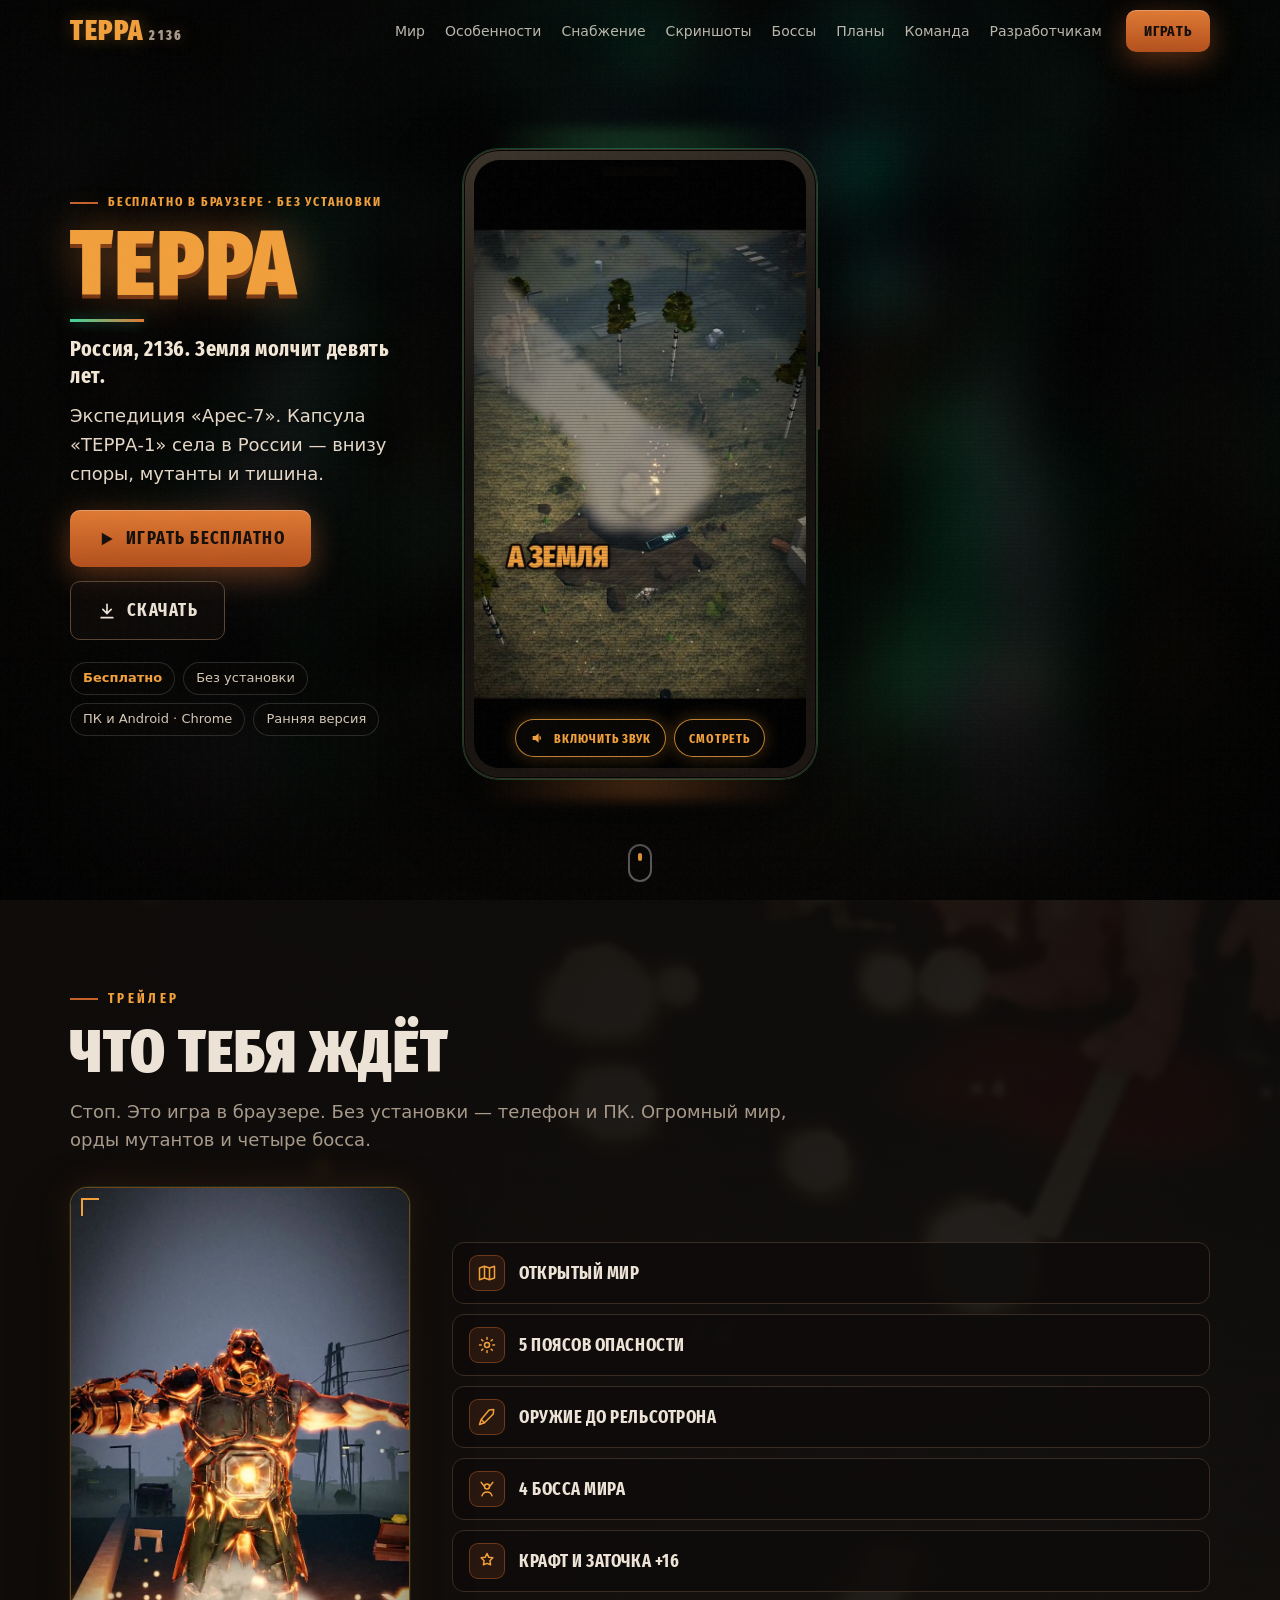
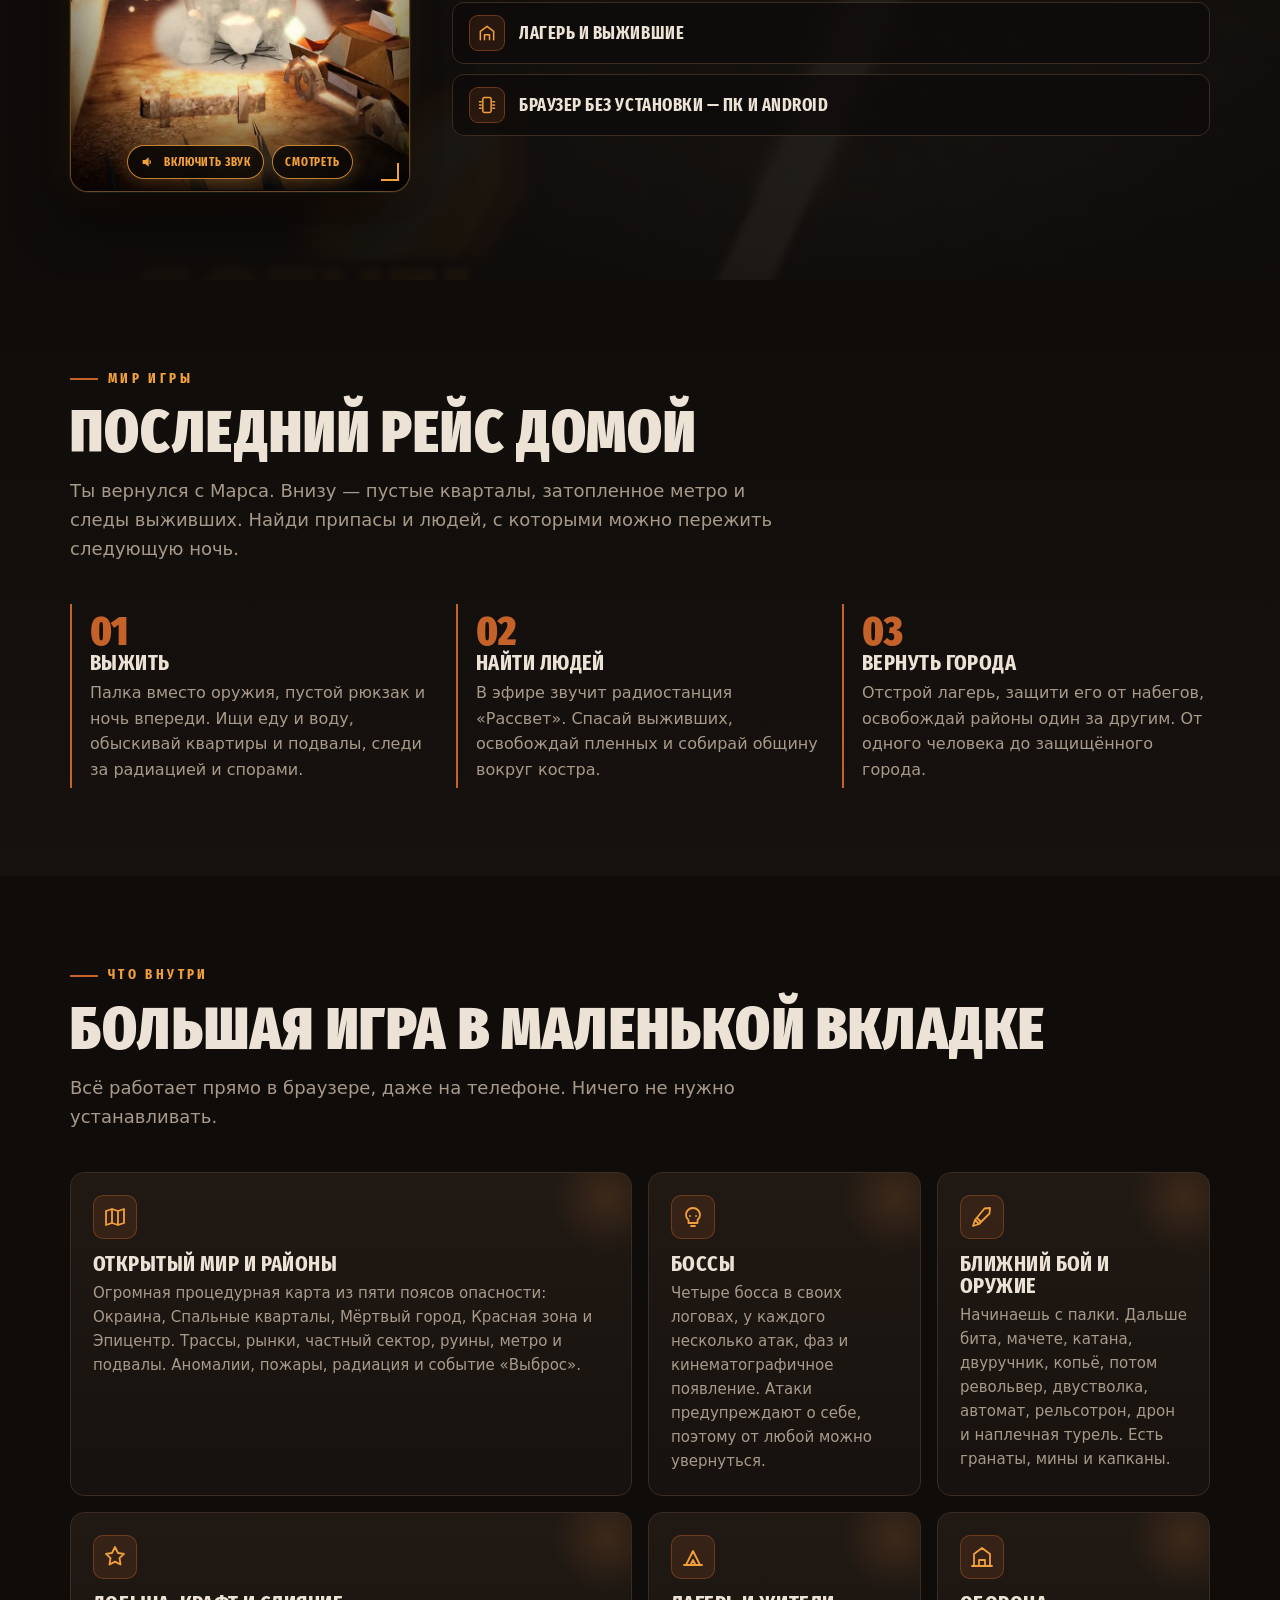
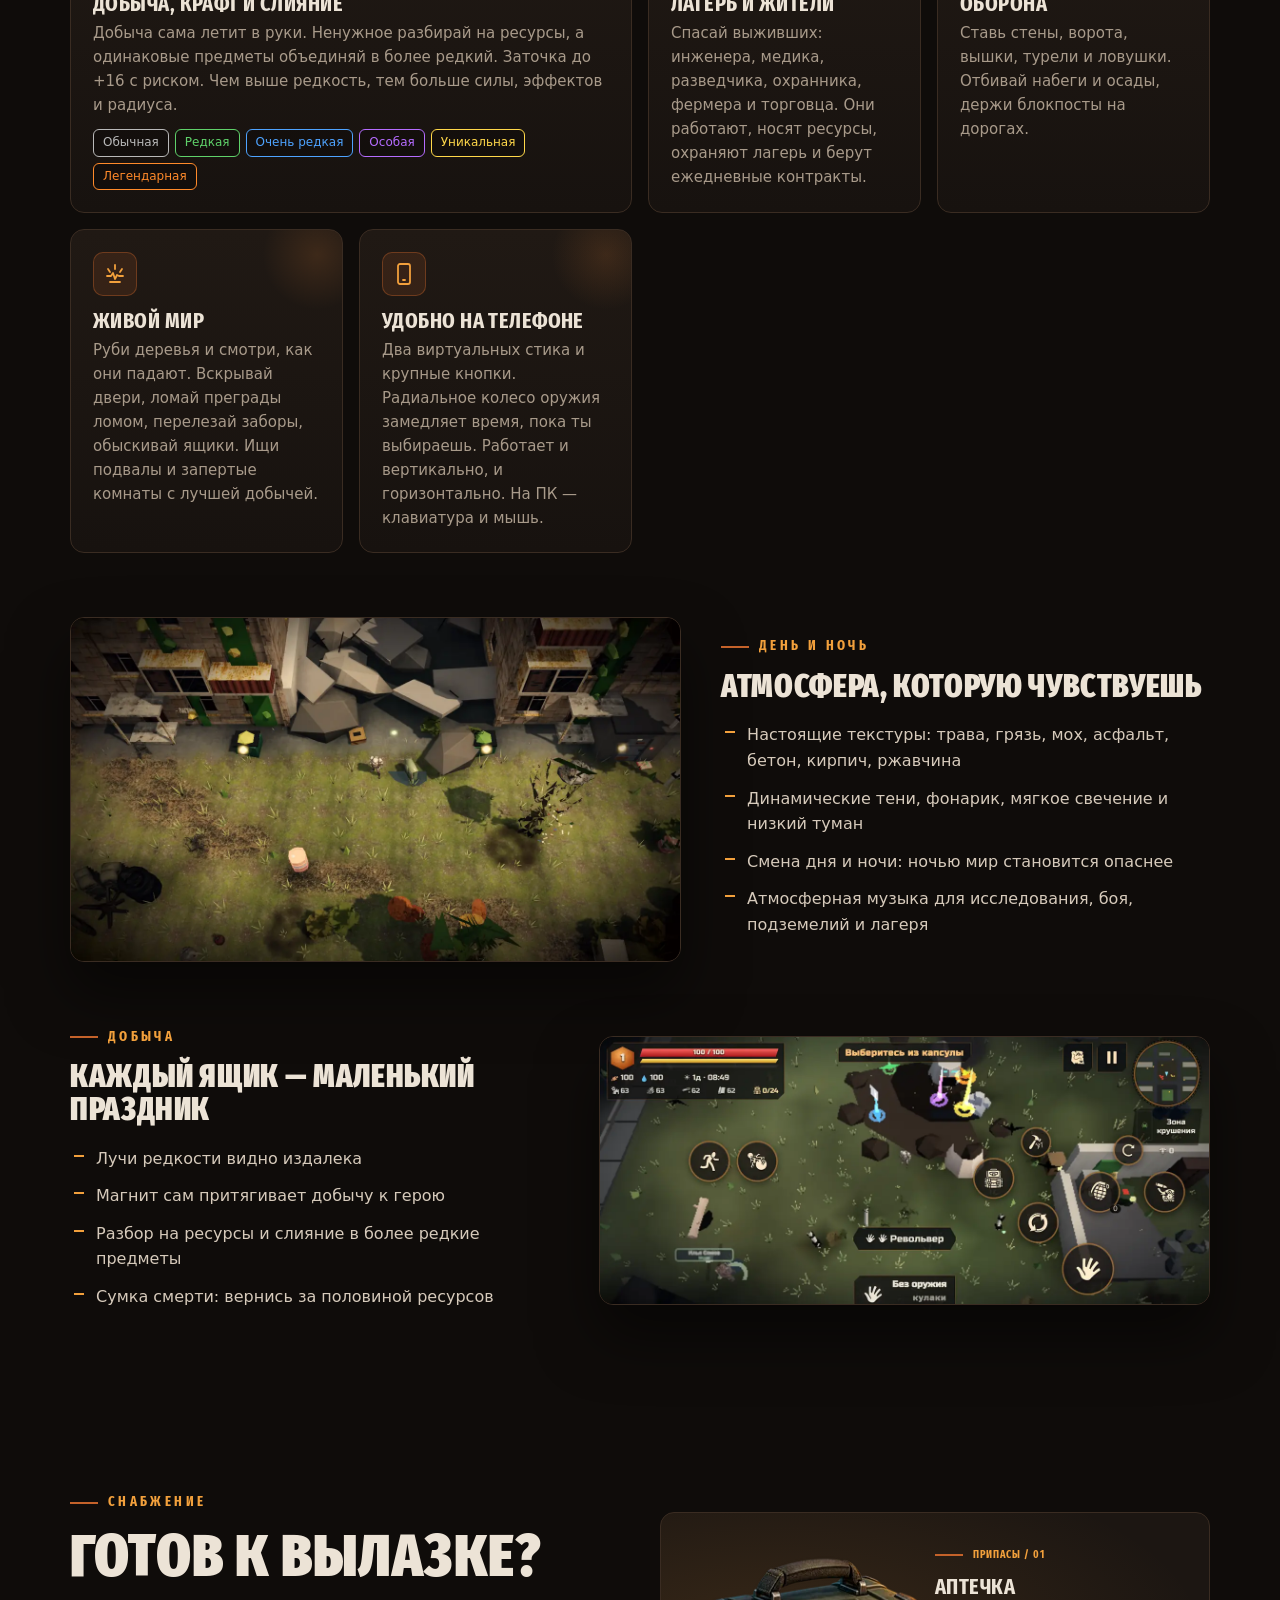
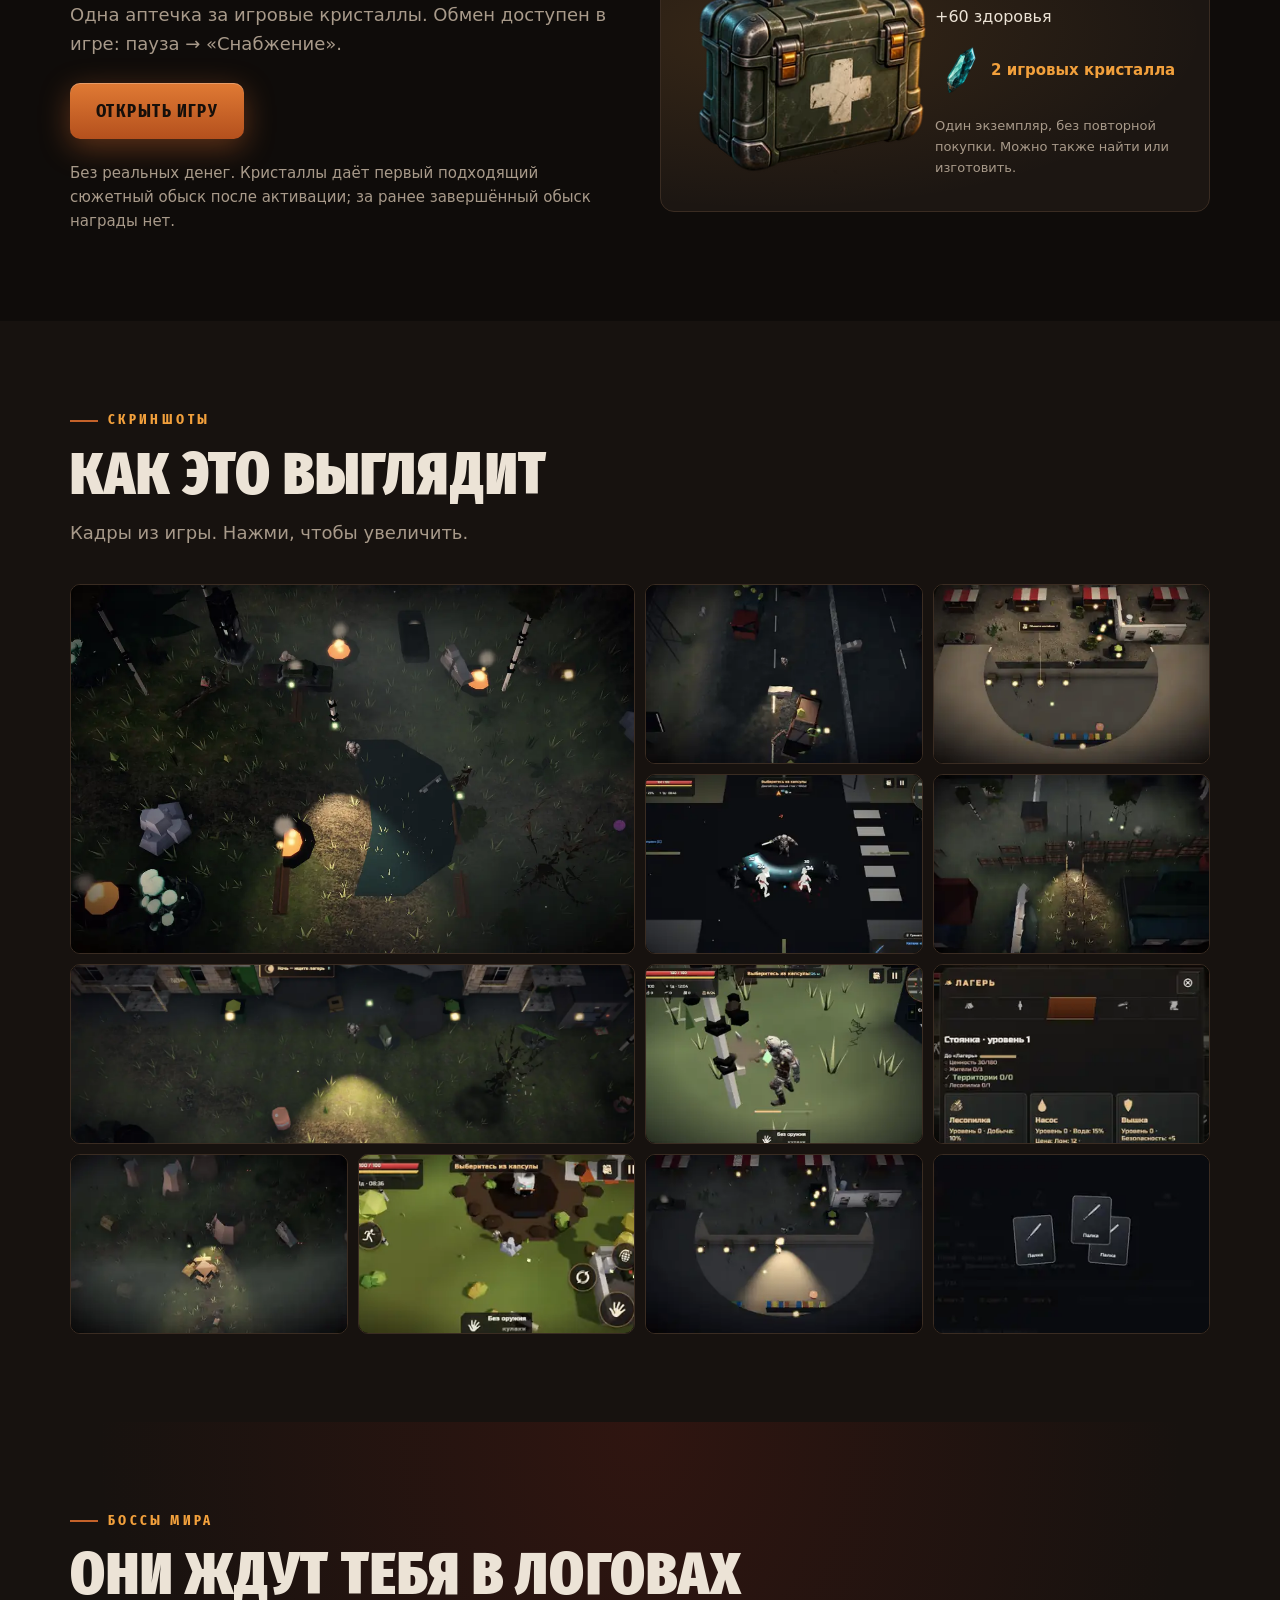
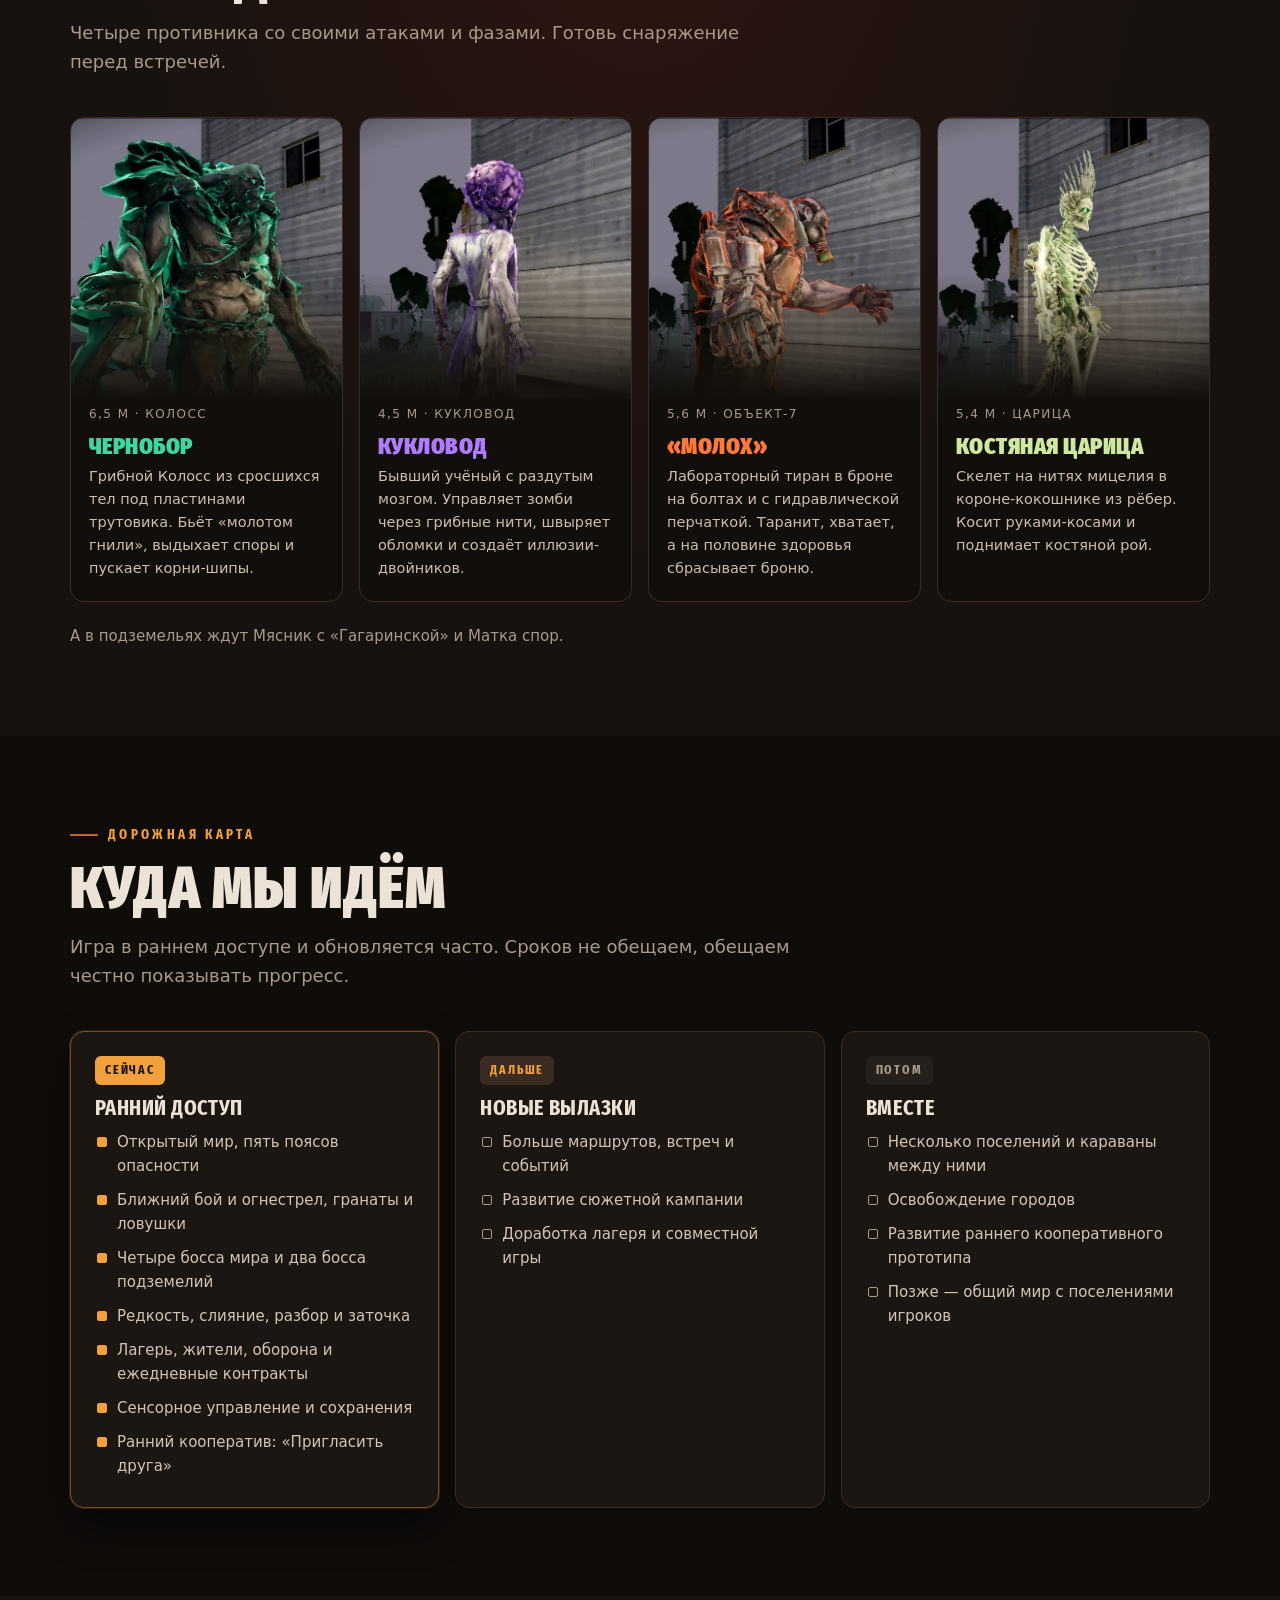
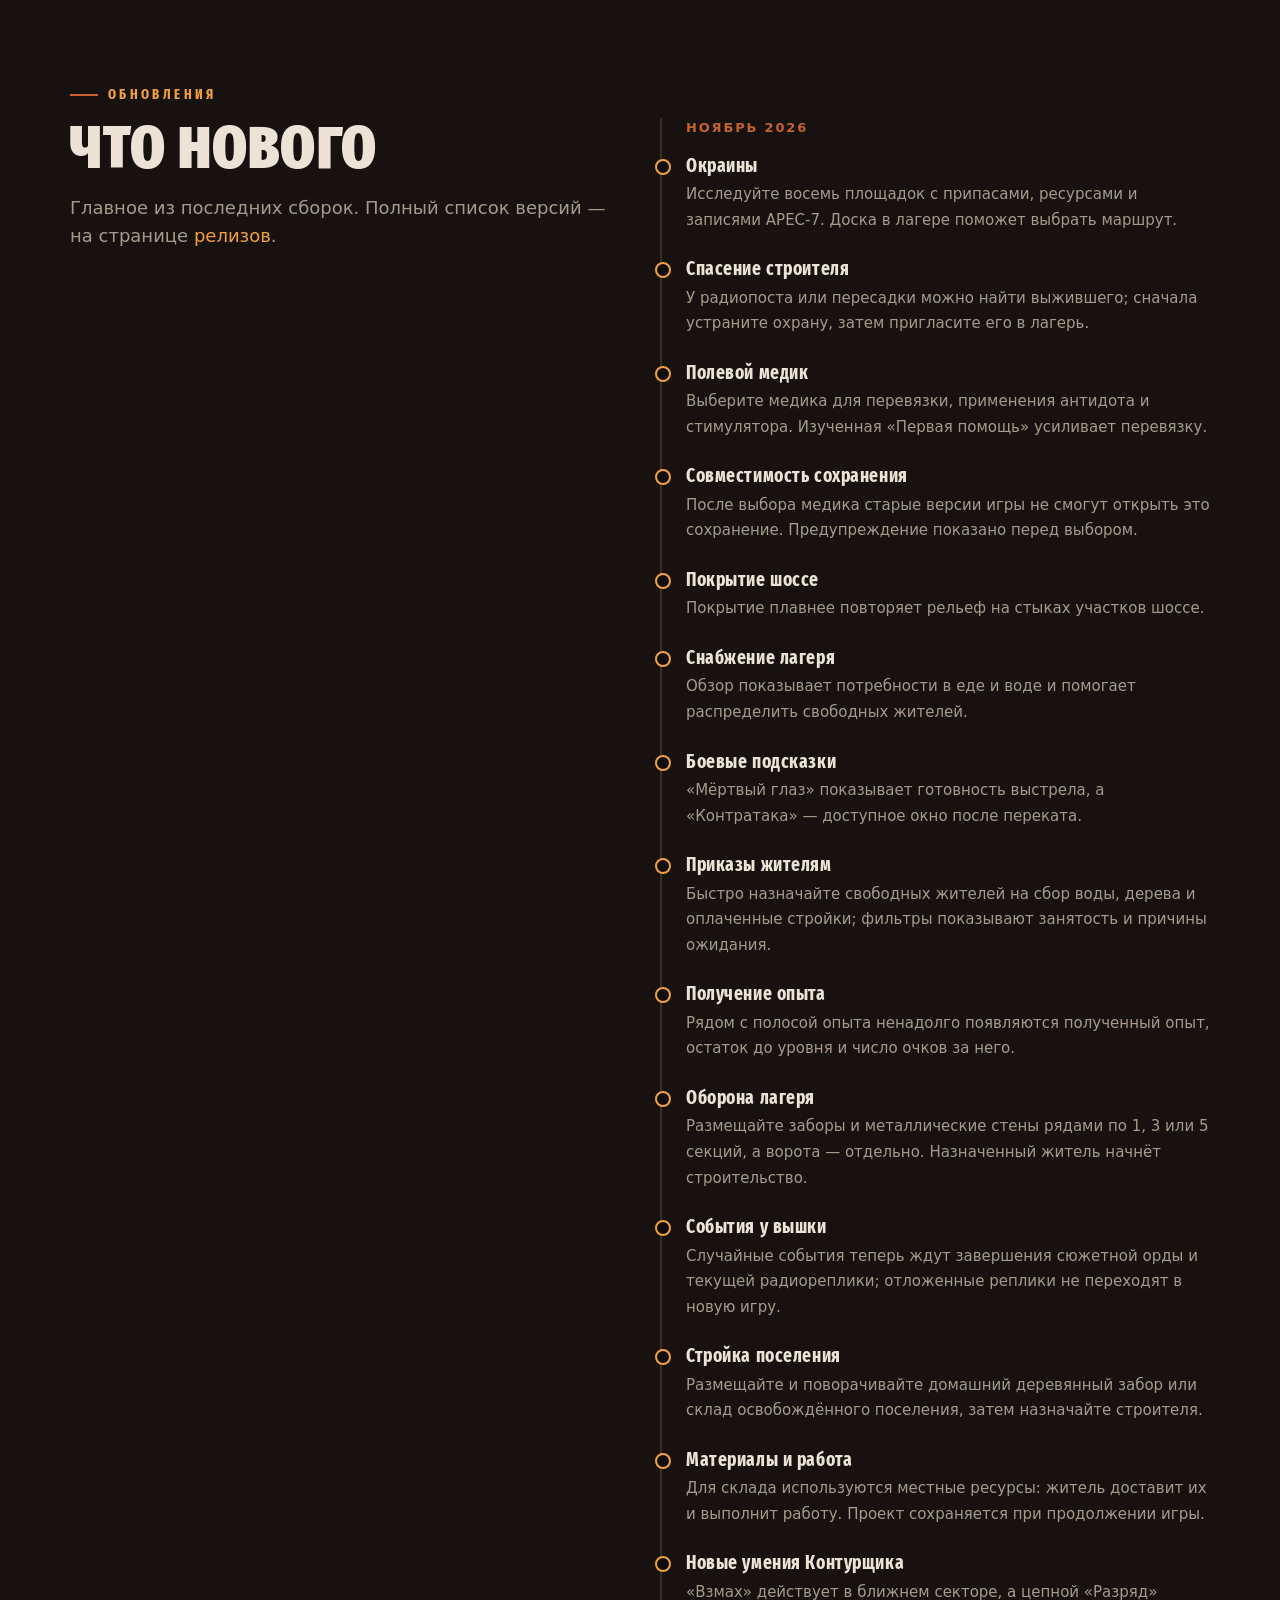
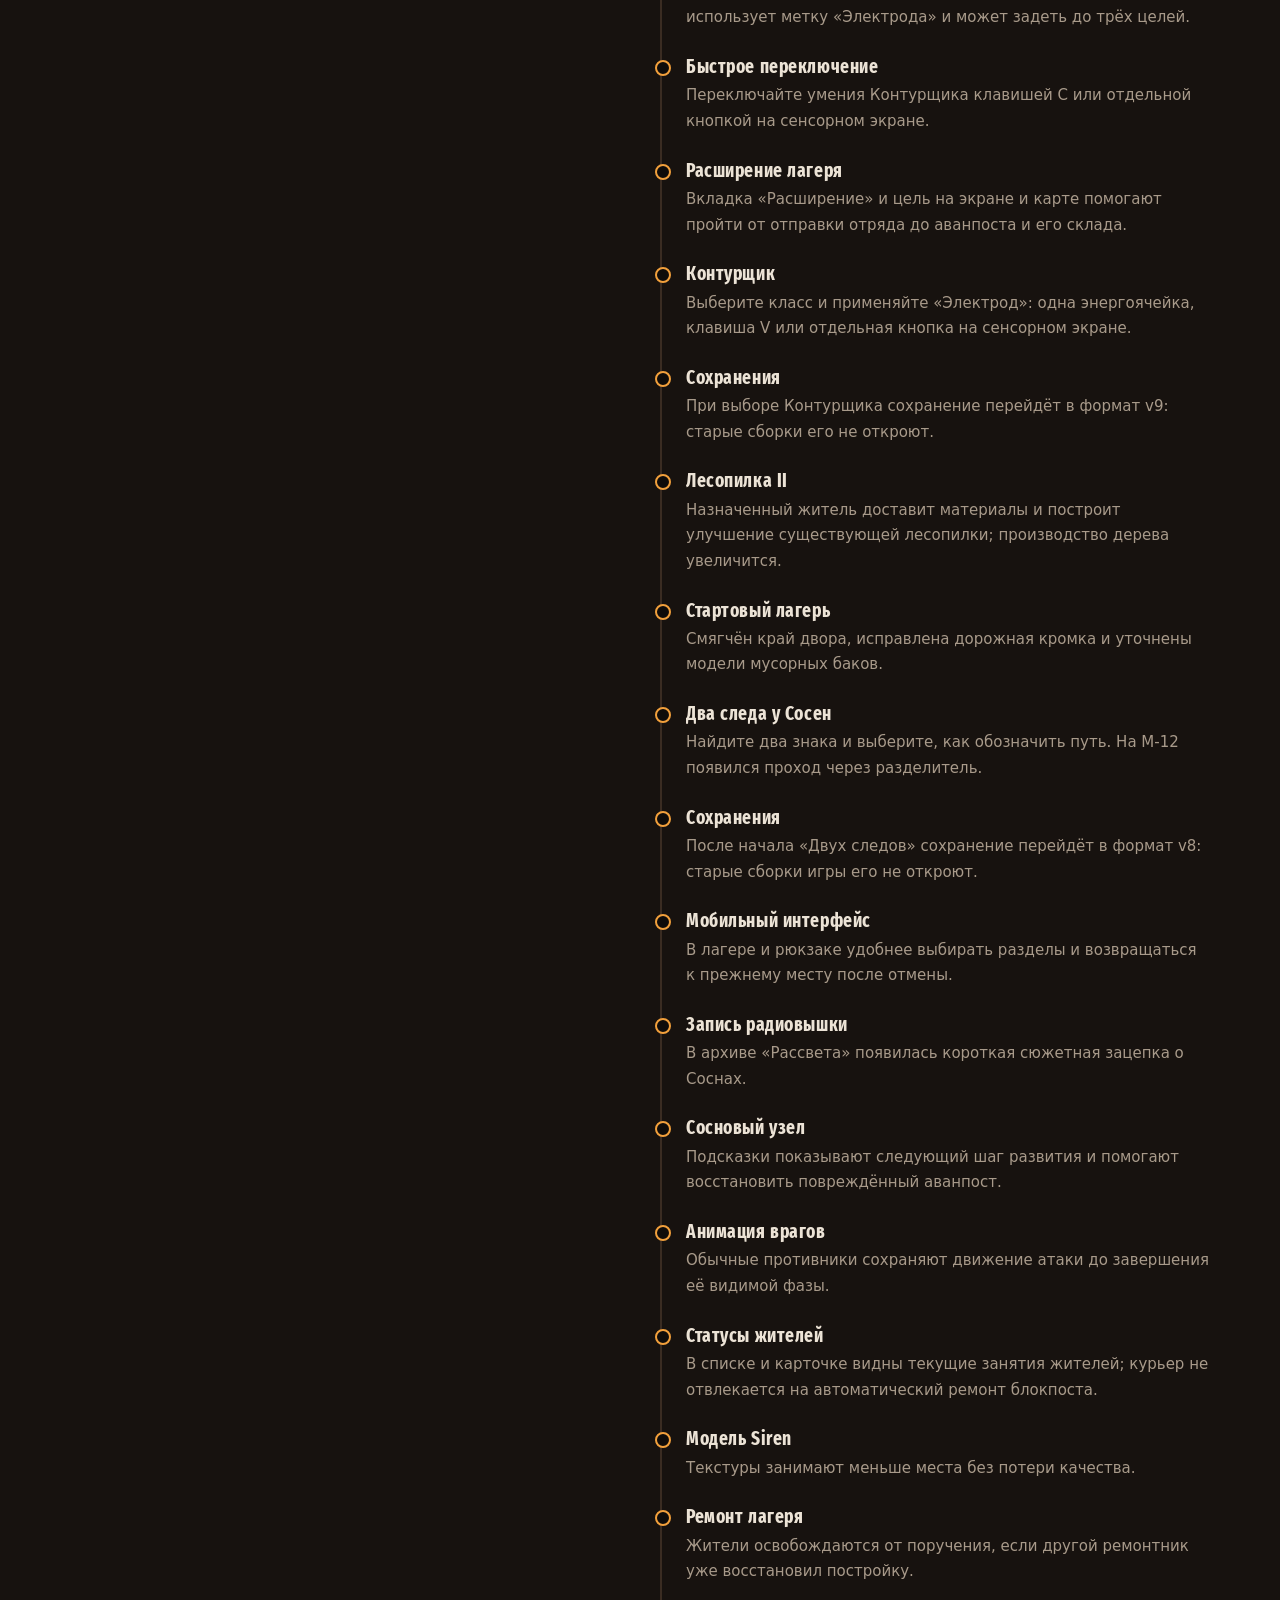
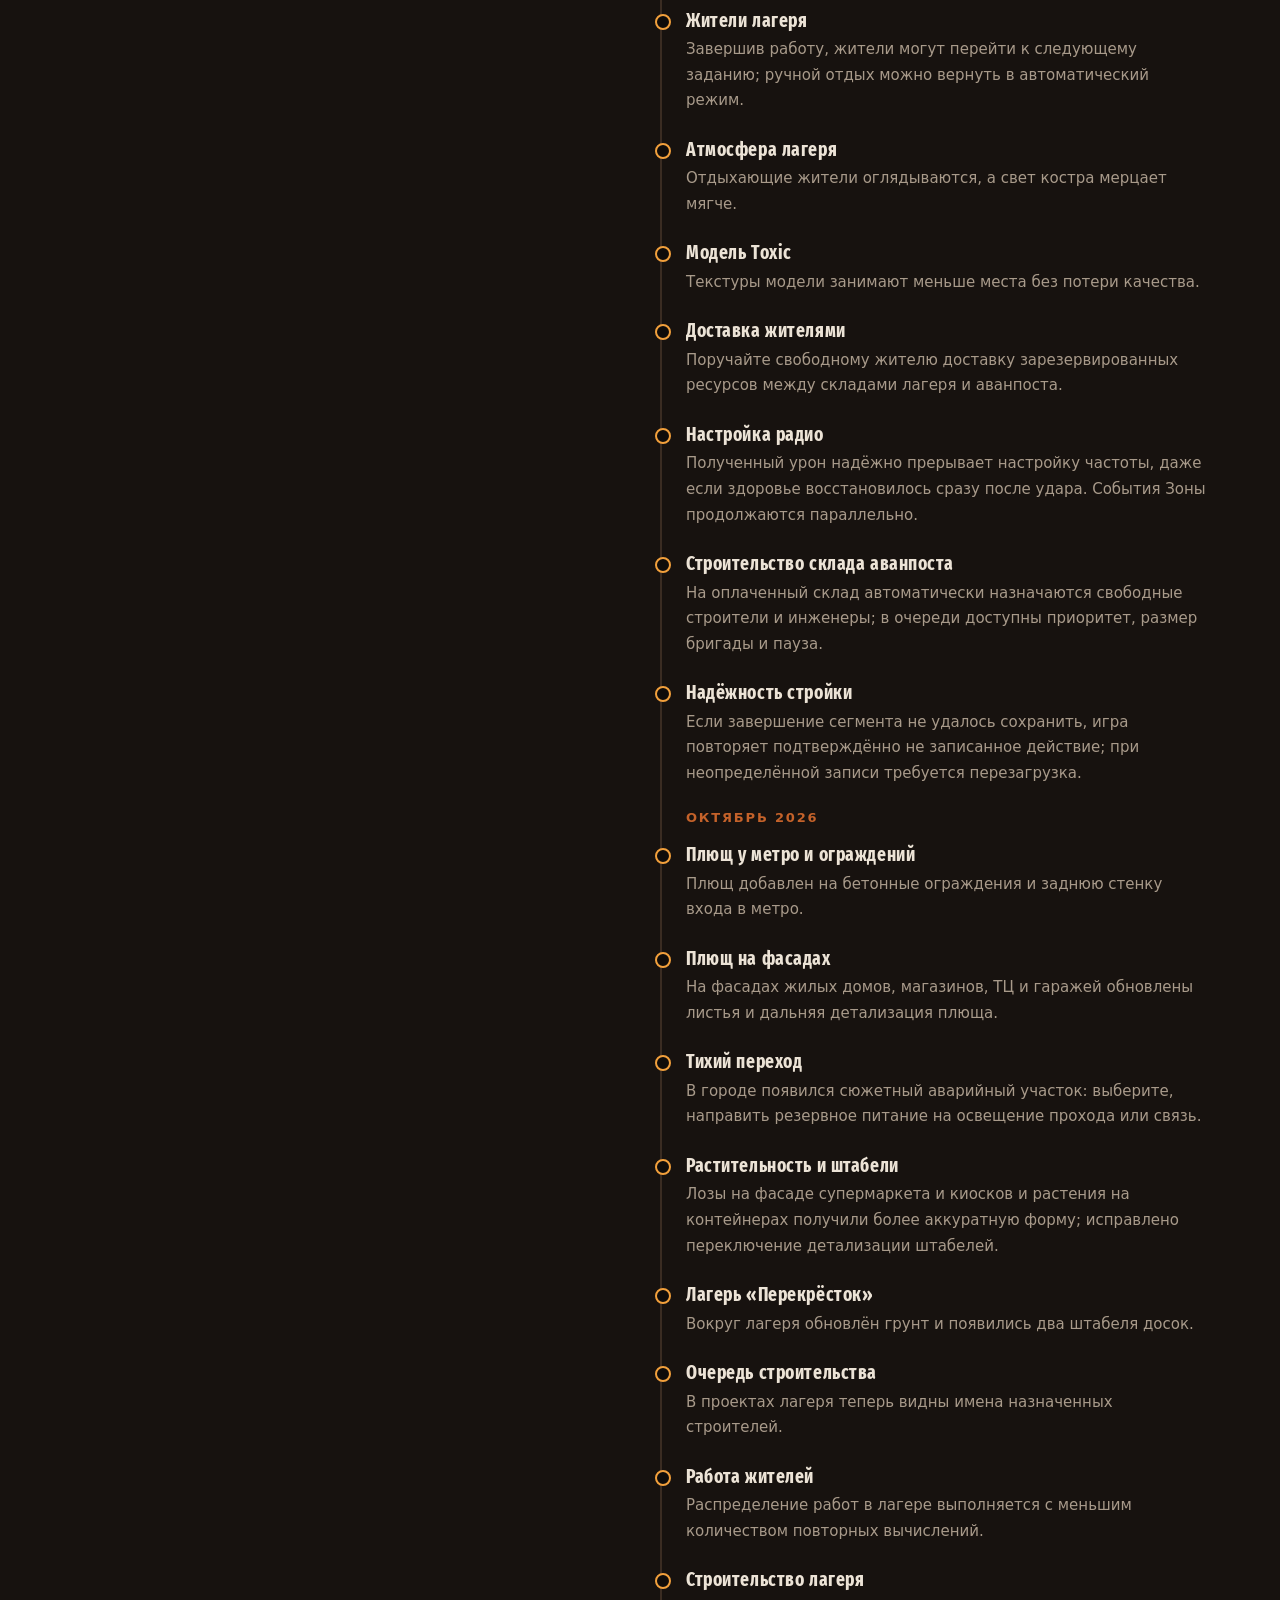
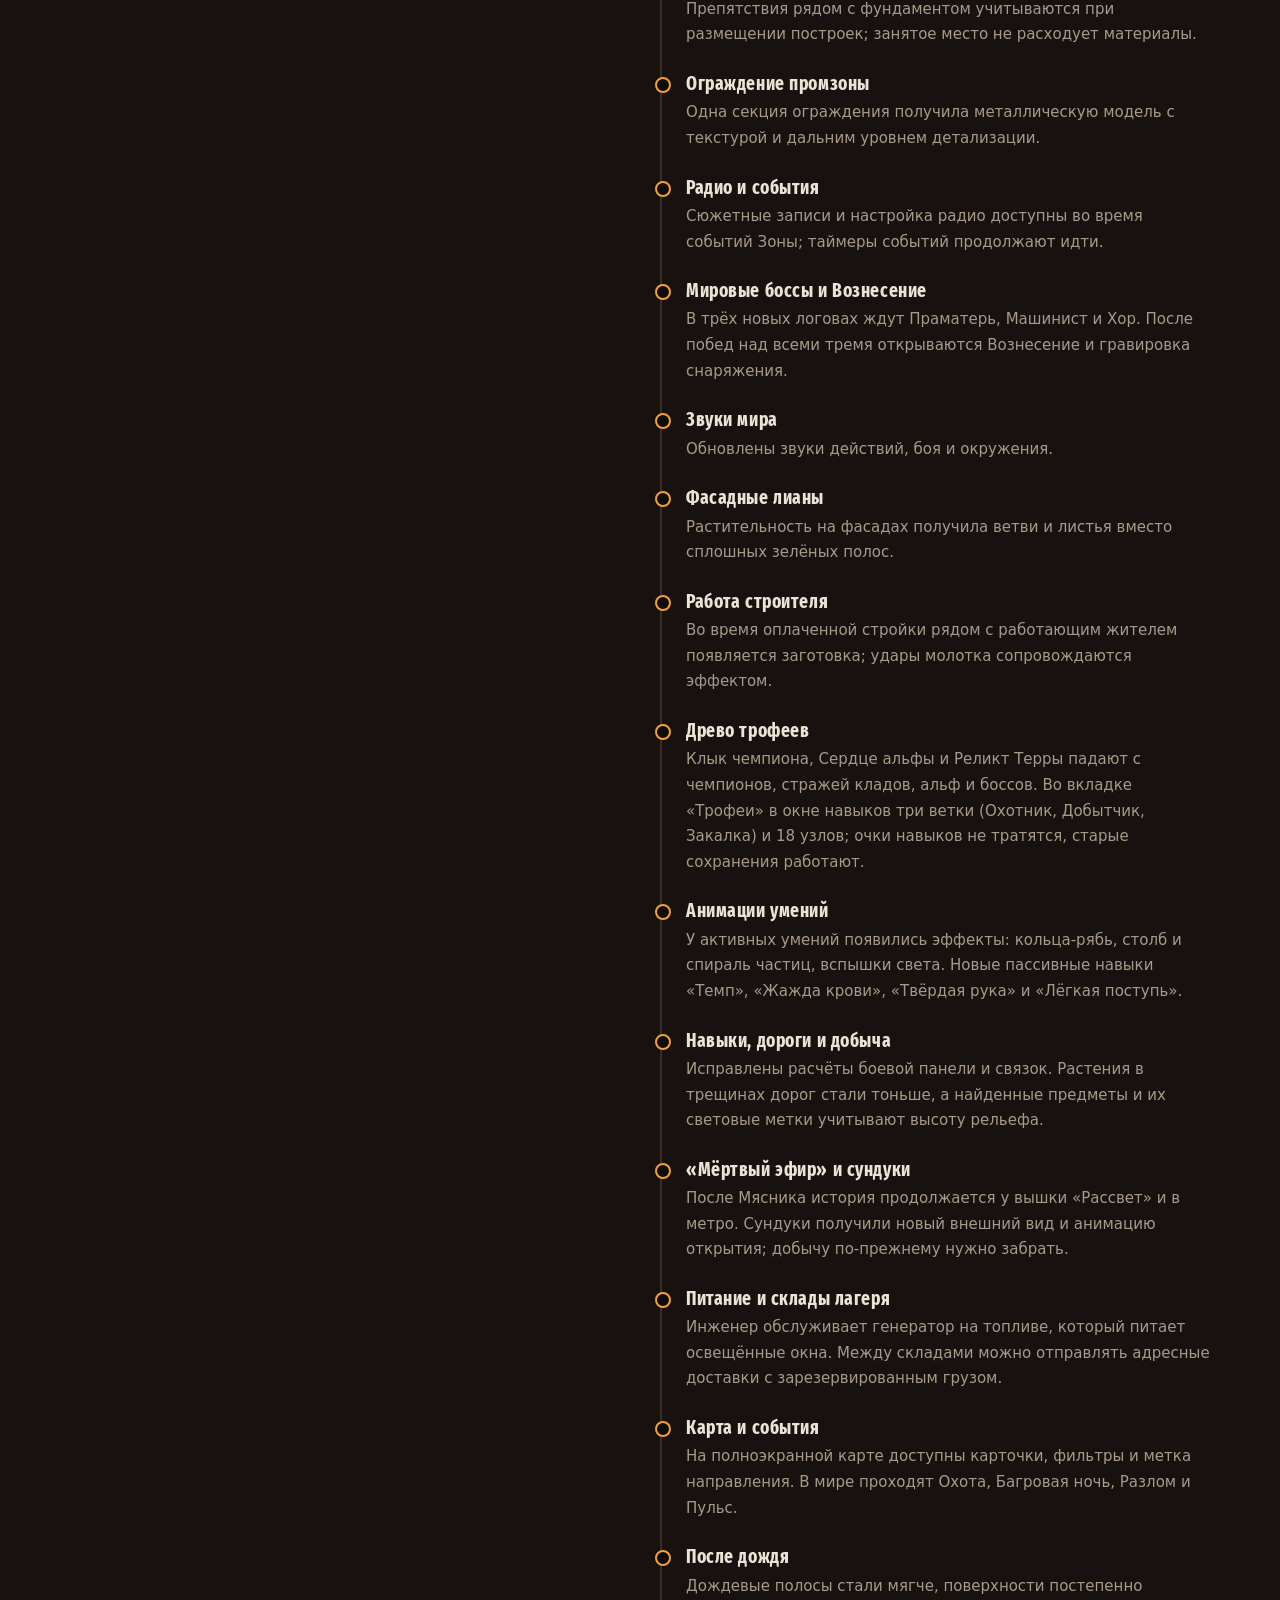
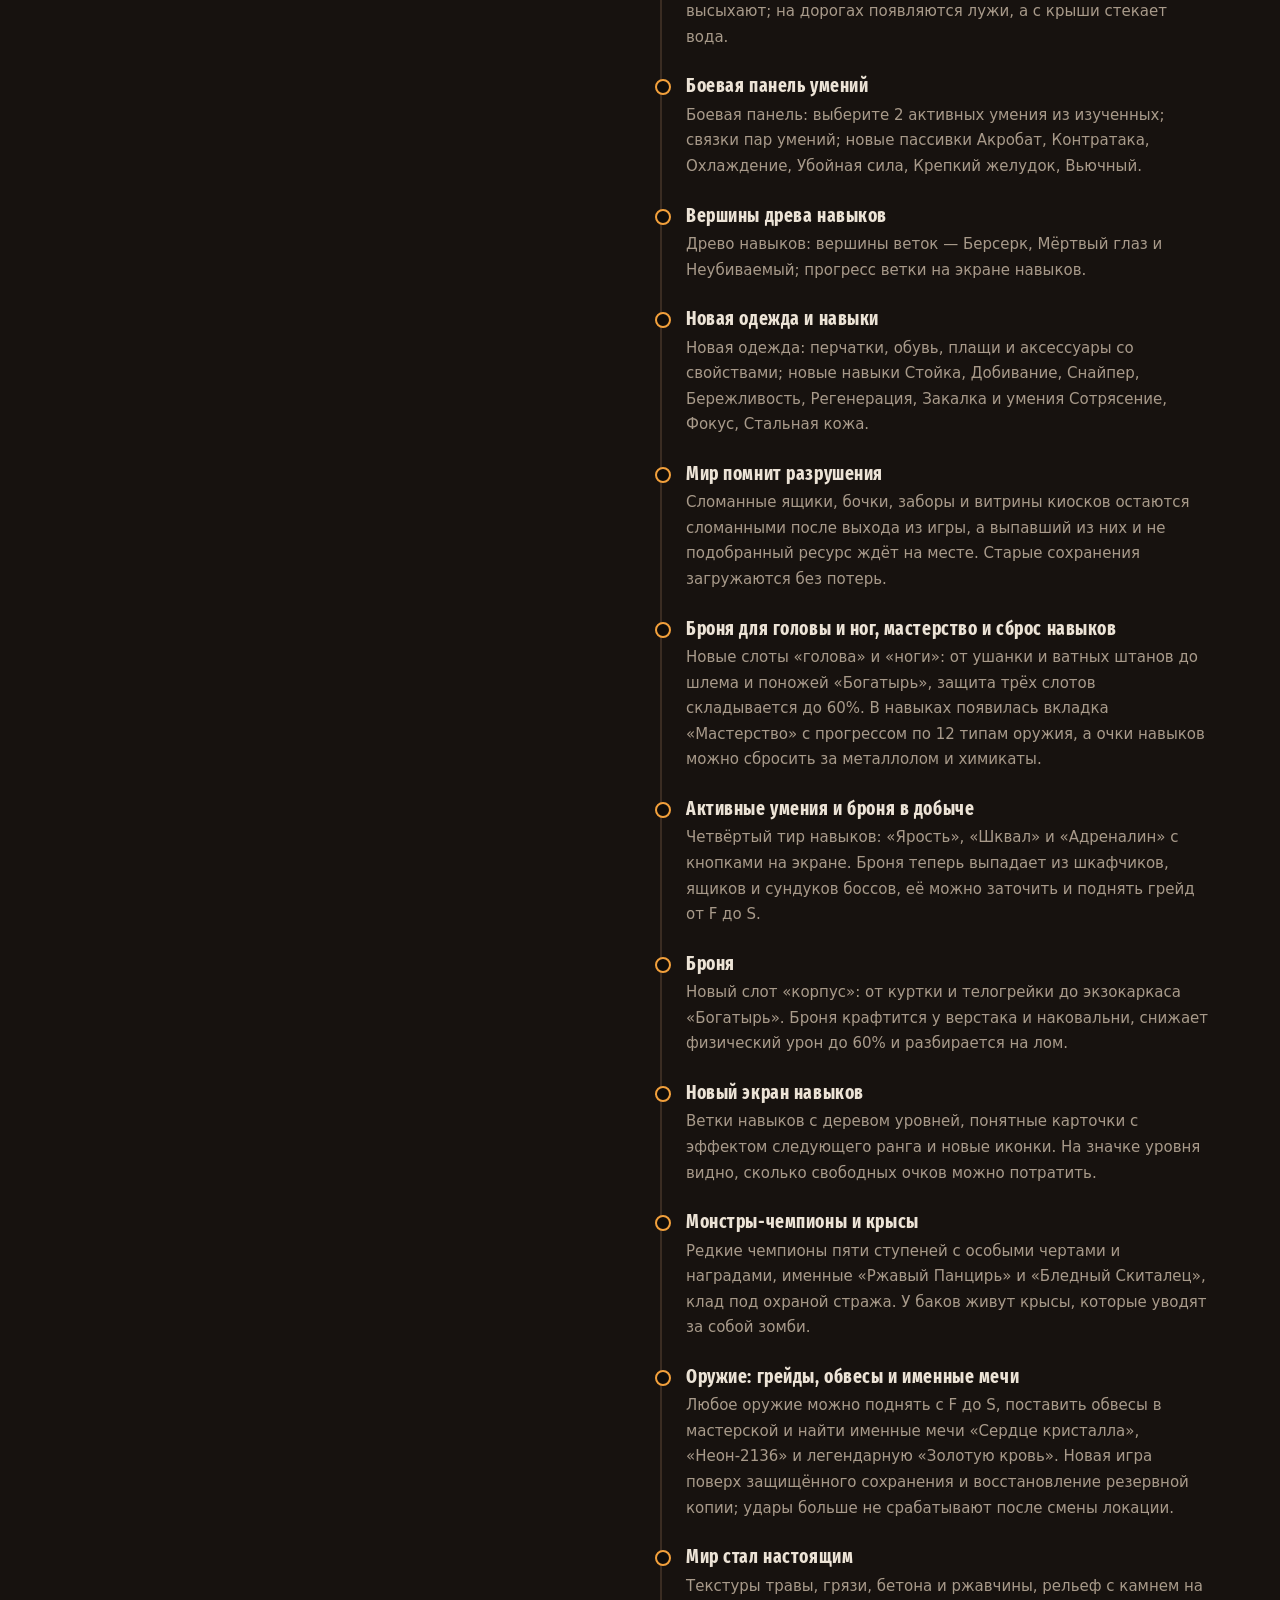
==== commit 64f22731: "Добавить Окраины v1 Source: e2255d0343da2881739c503cebe1996a87953c6f" ====
--- a/index.html
+++ b/index.html
@@ -415,6 +415,8 @@
 <section id="news" style="background:var(--bg2)"><div class="wrap two">
  <div><div class="eyebrow">Обновления</div><h2 class="rv">Что нового</h2><p class="lead rv">Главное из последних сборок. Полный список версий — на странице <a href="https://github.com/89244114832maxim-ai/terra-play/releases">релизов</a>.</p></div>
  <div class="log rv"><div class="ver">Ноябрь 2026</div>
+  <div class="li"><b>Окраины</b><span>Исследуйте восемь площадок с припасами, ресурсами и записями АРЕС-7. Доска в лагере поможет выбрать маршрут.</span></div>
+  <div class="li"><b>Спасение строителя</b><span>У радиопоста или пересадки можно найти выжившего; сначала устраните охрану, затем пригласите его в лагерь.</span></div>
   <div class="li"><b>Полевой медик</b><span>Выберите медика для перевязки, применения антидота и стимулятора. Изученная «Первая помощь» усиливает перевязку.</span></div>
   <div class="li"><b>Совместимость сохранения</b><span>После выбора медика старые версии игры не смогут открыть это сохранение. Предупреждение показано перед выбором.</span></div>
   <div class="li"><b>Покрытие шоссе</b><span>Покрытие плавнее повторяет рельеф на стыках участков шоссе.</span></div>
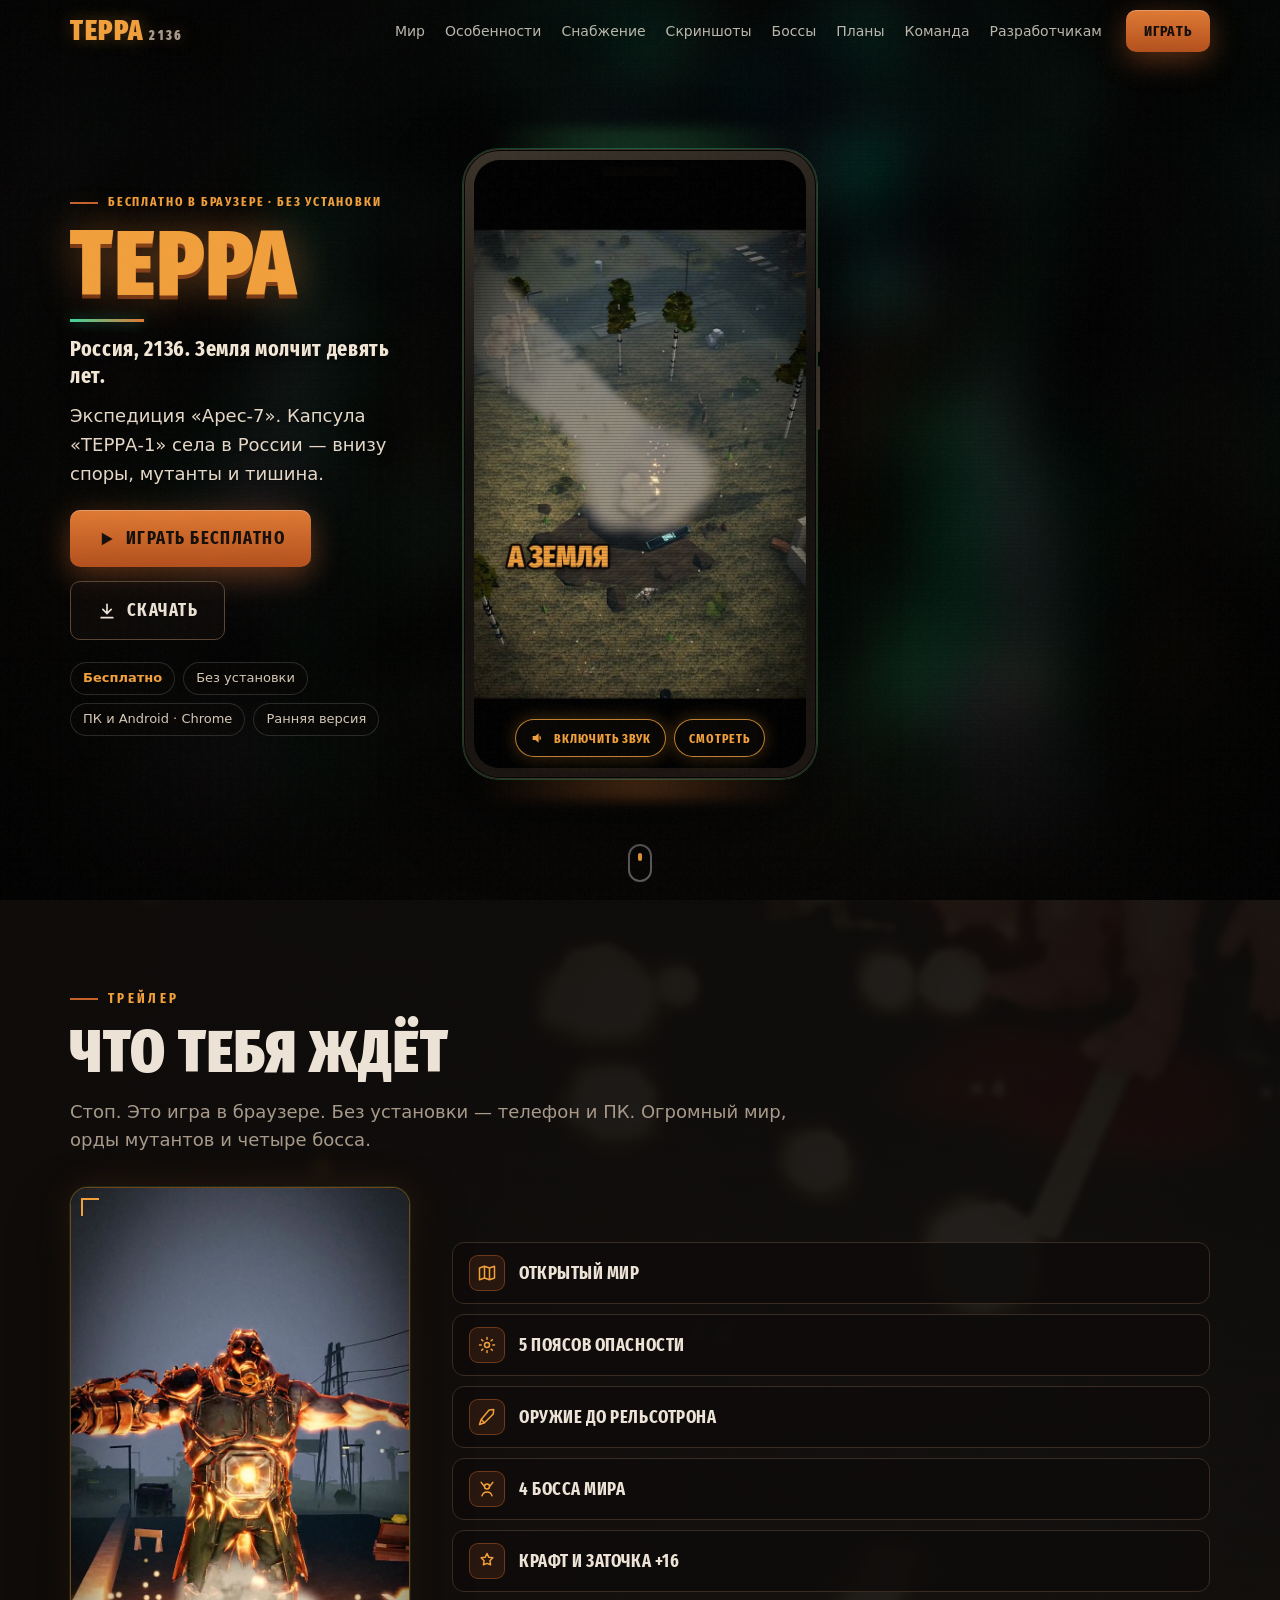
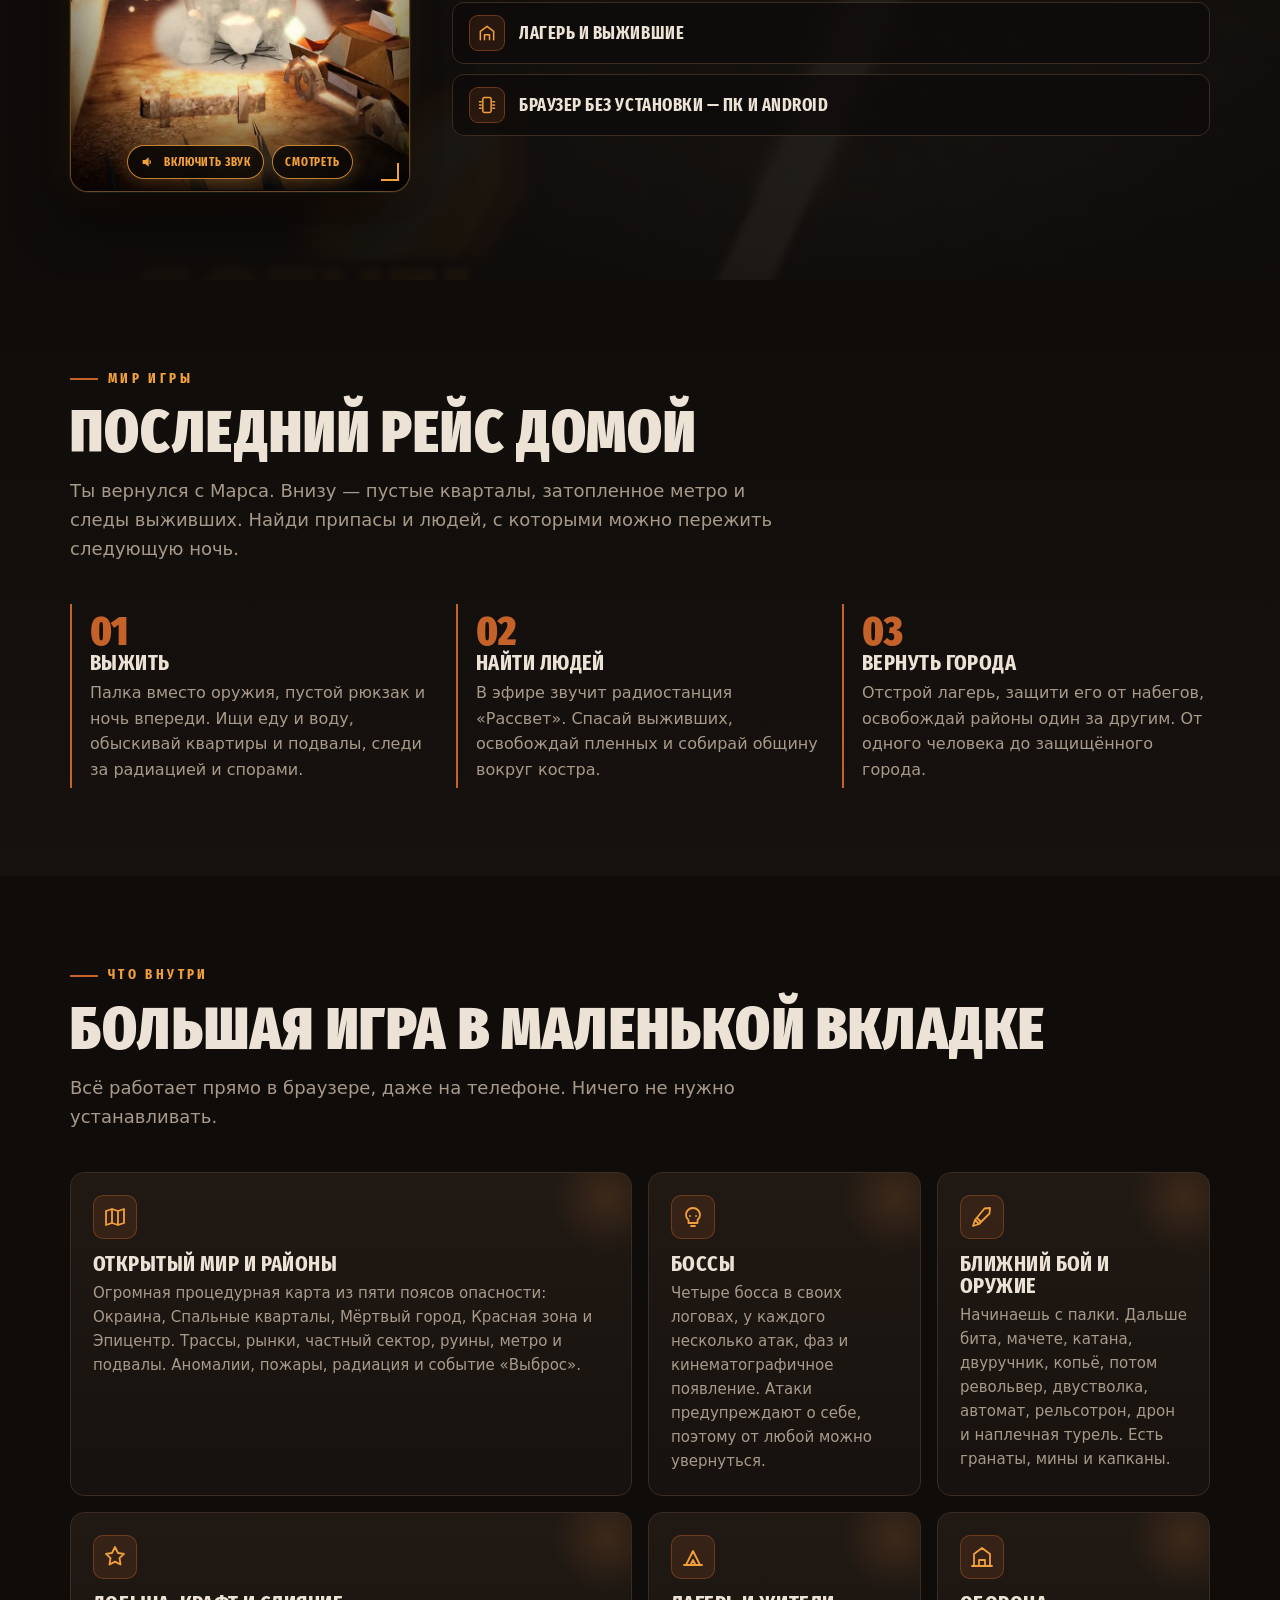
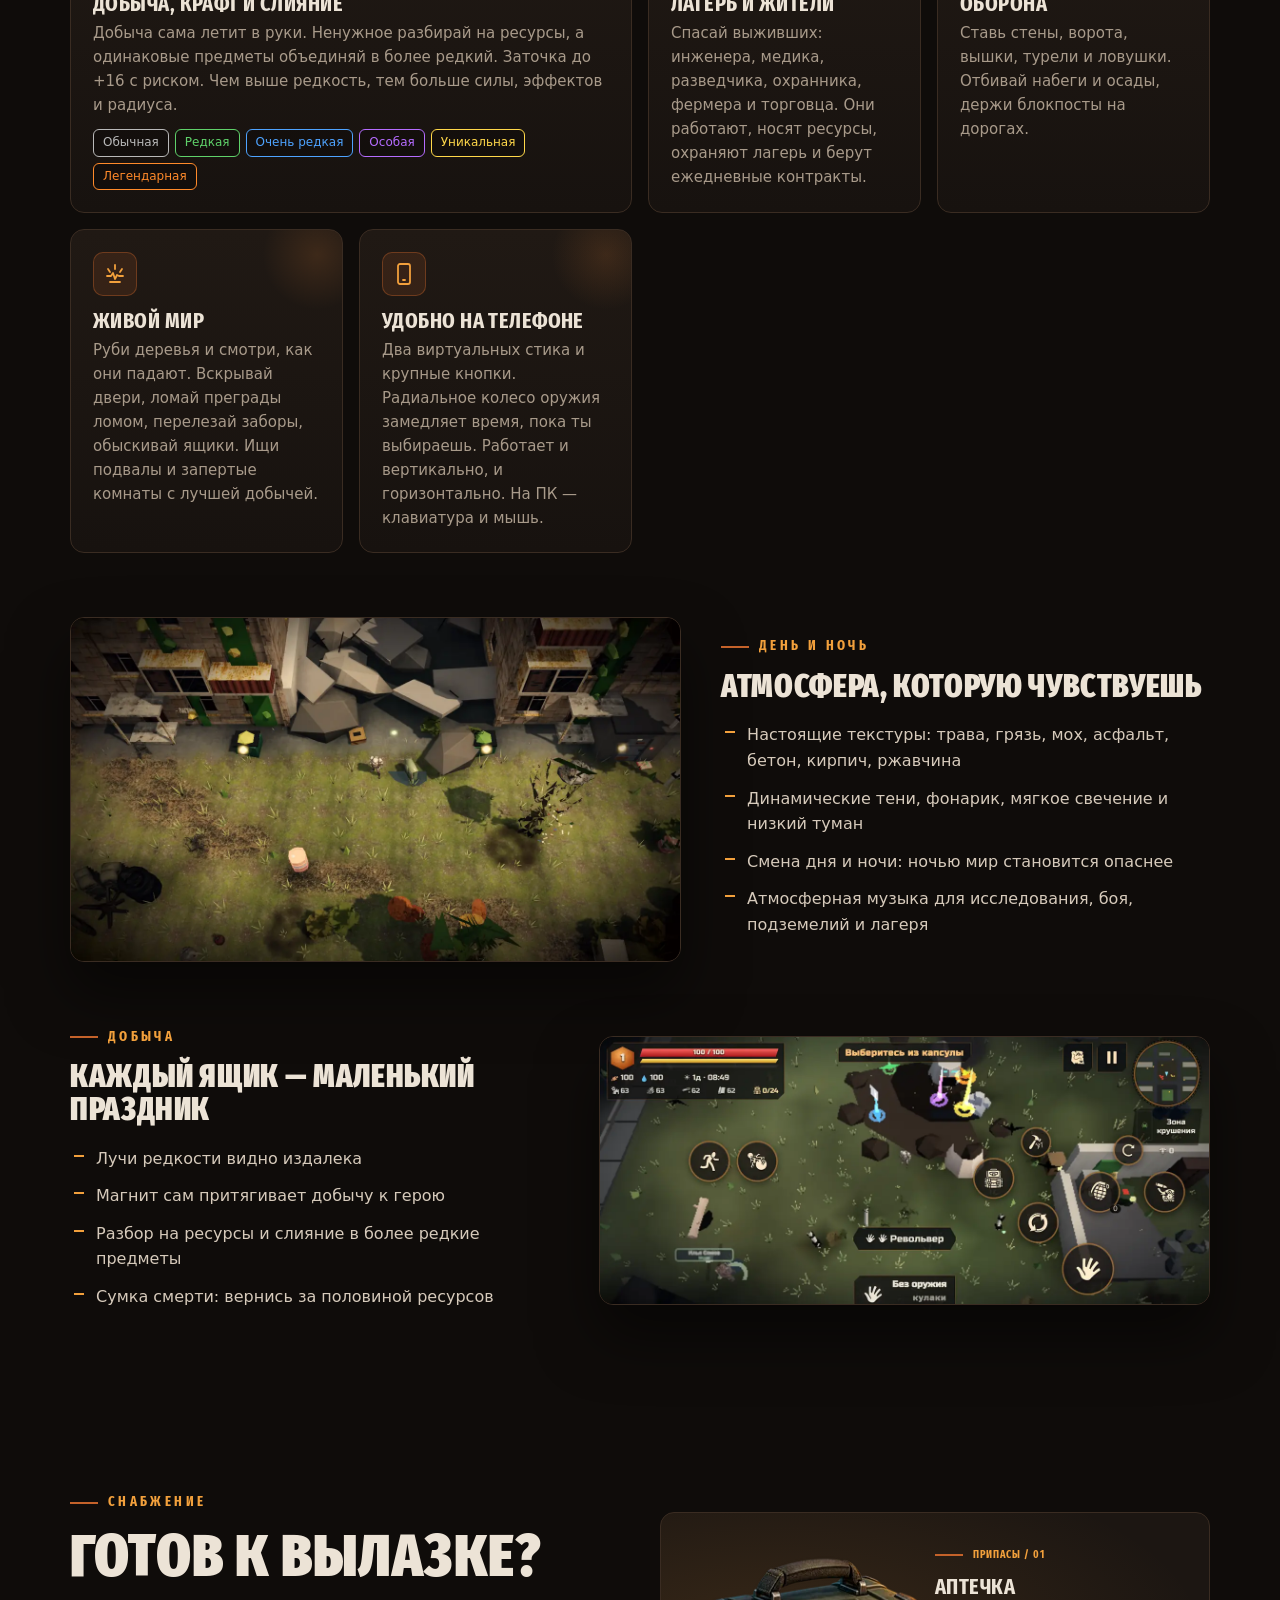
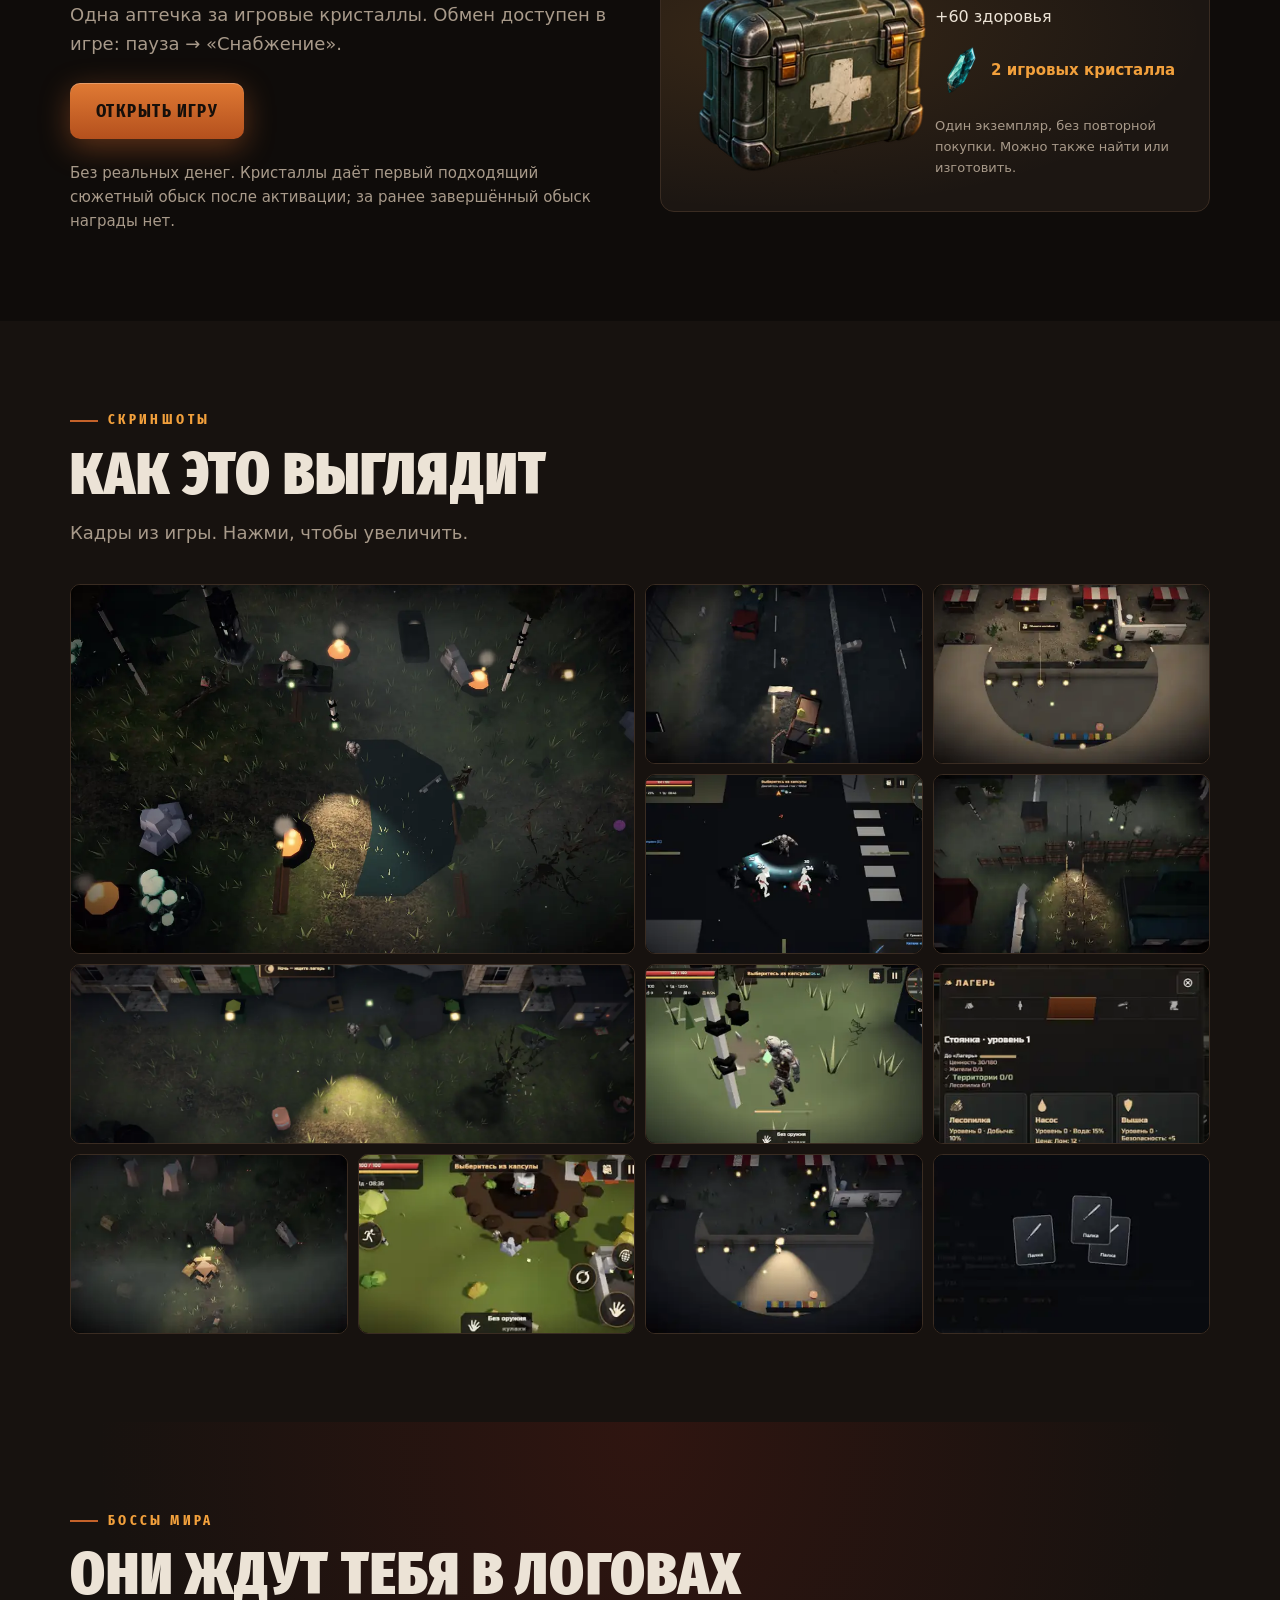
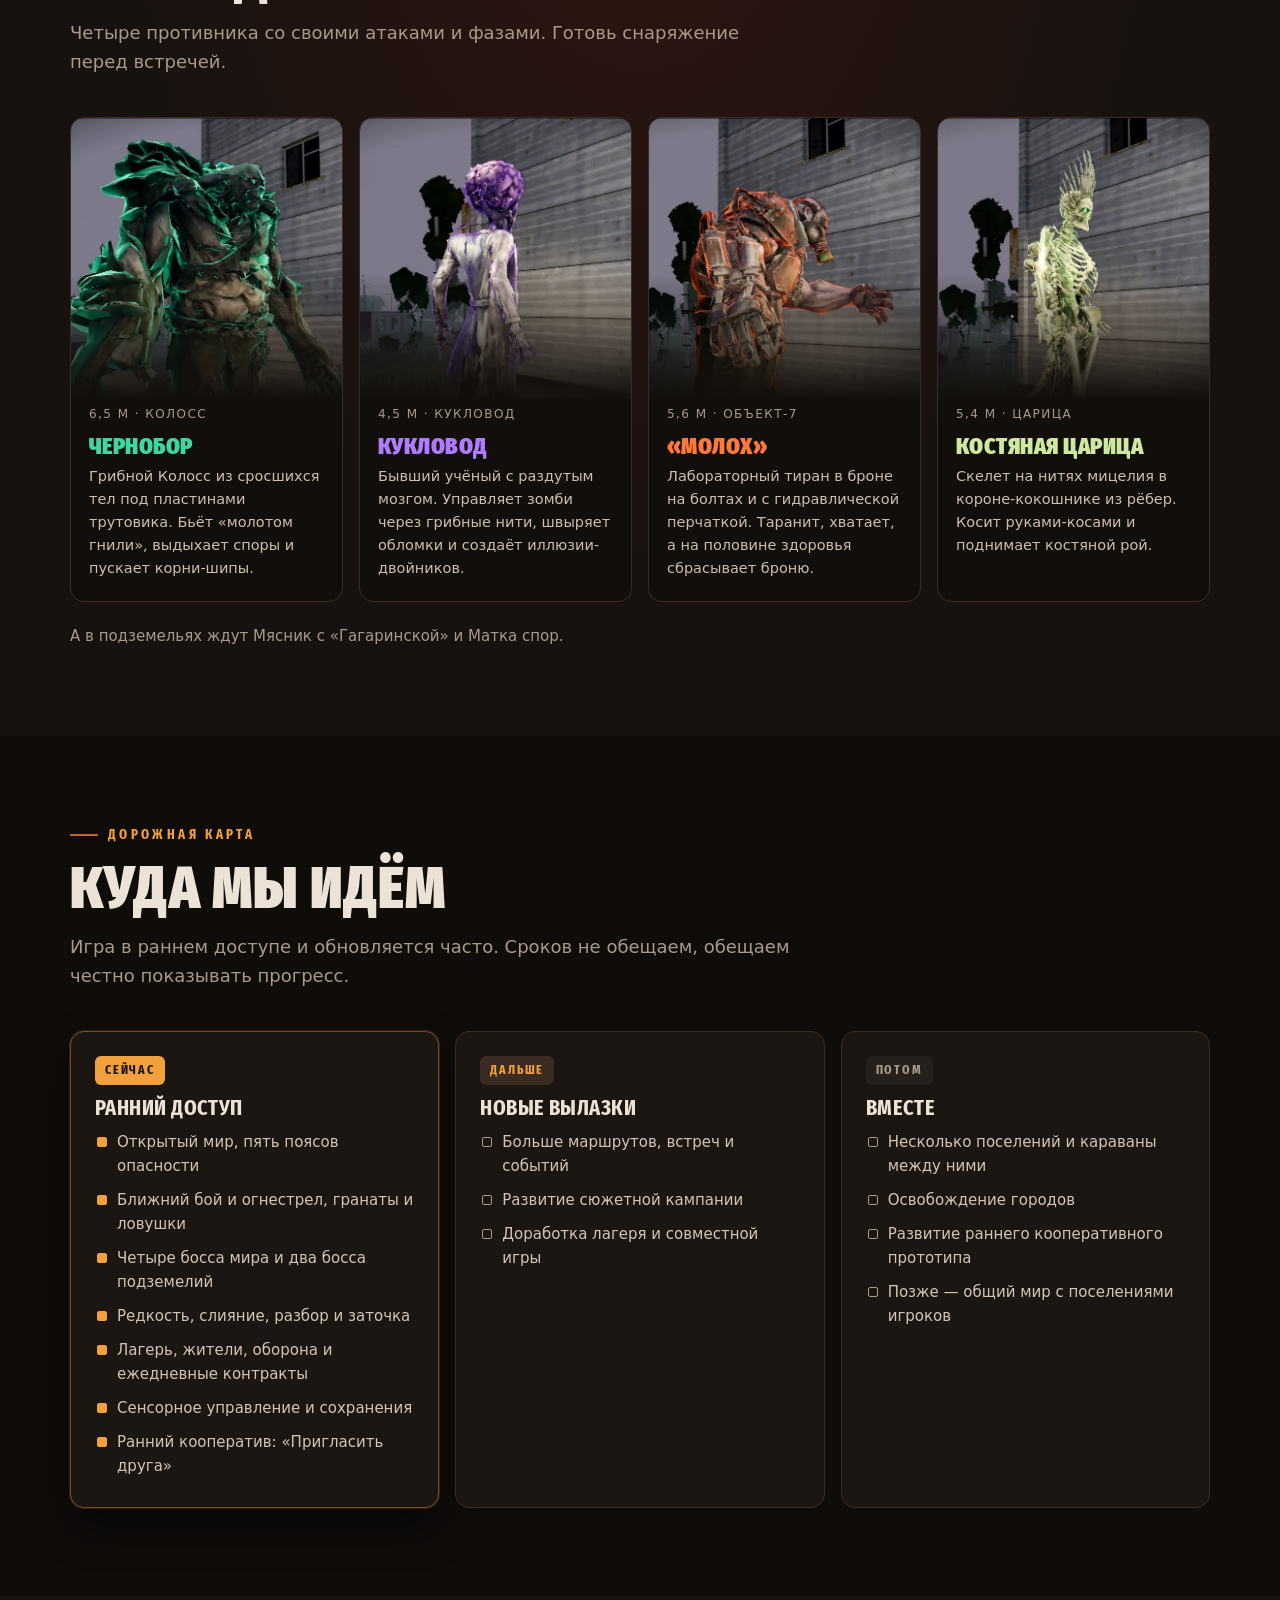
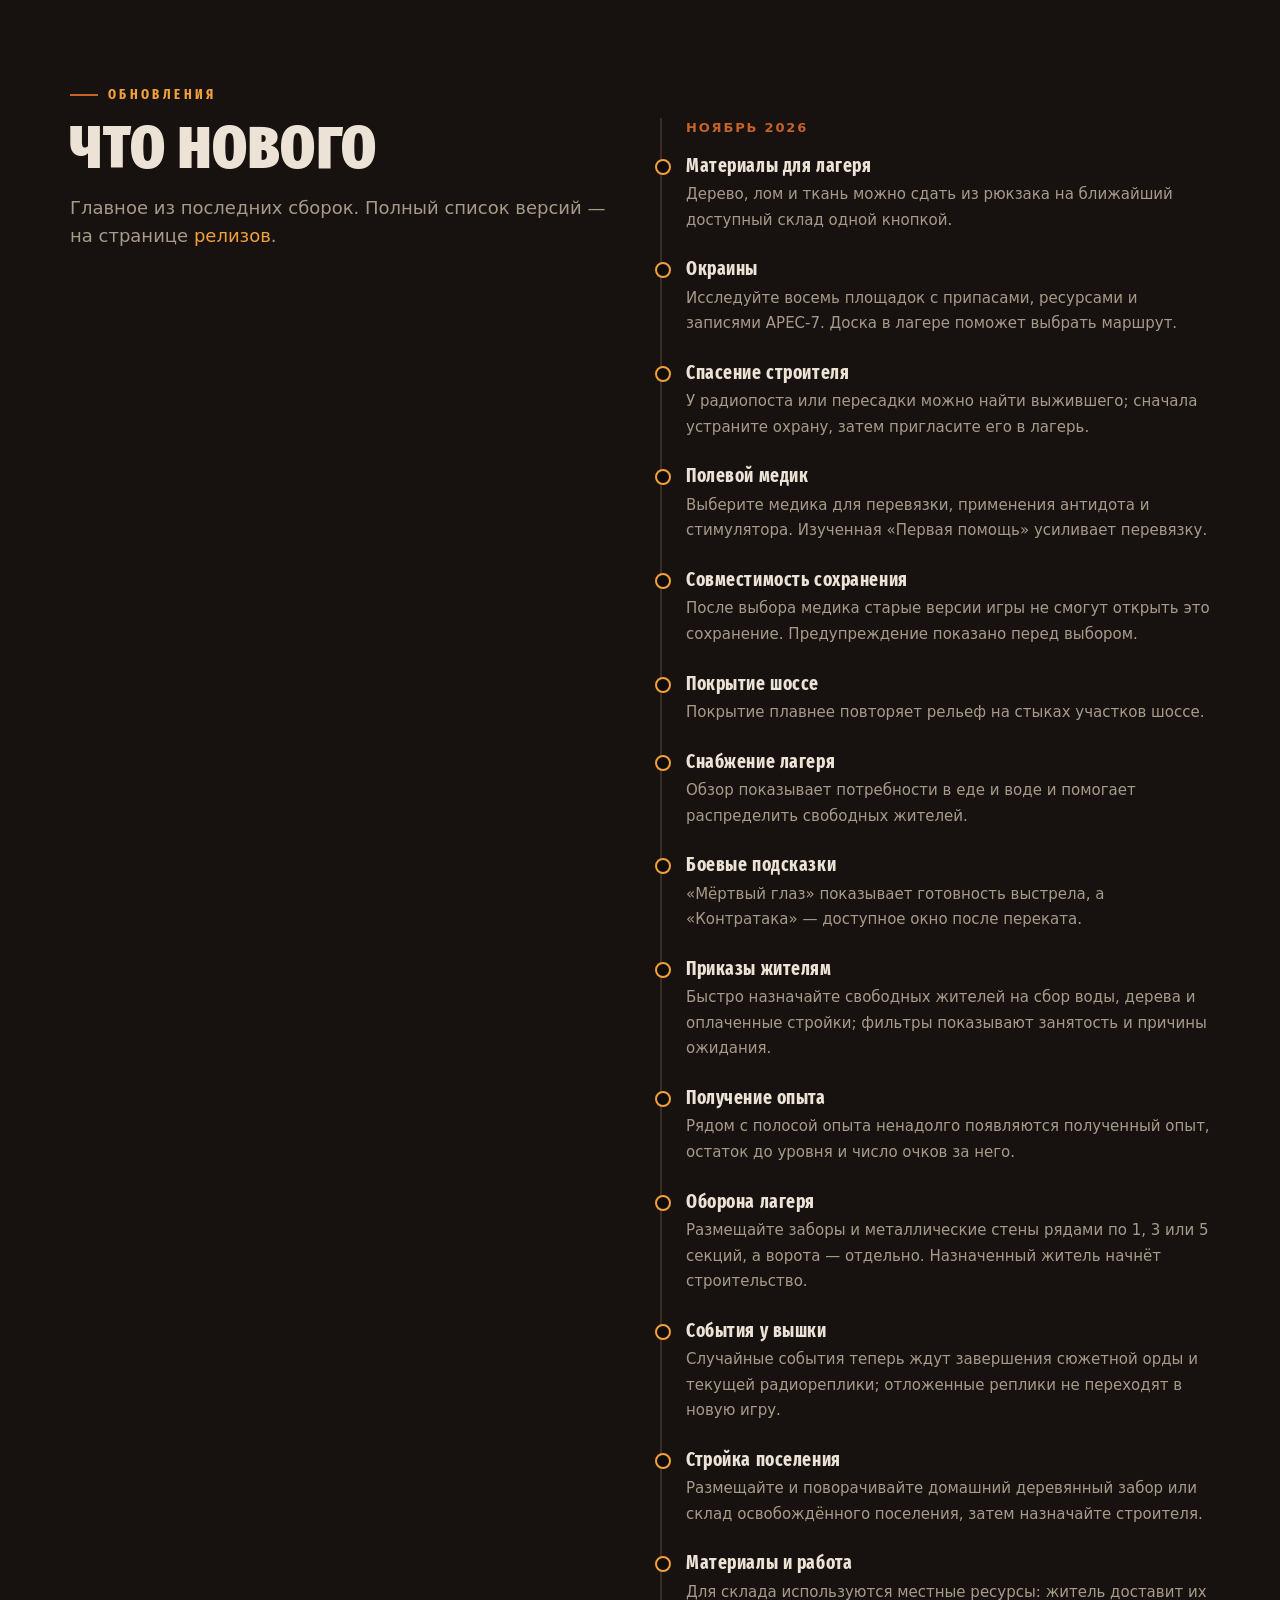
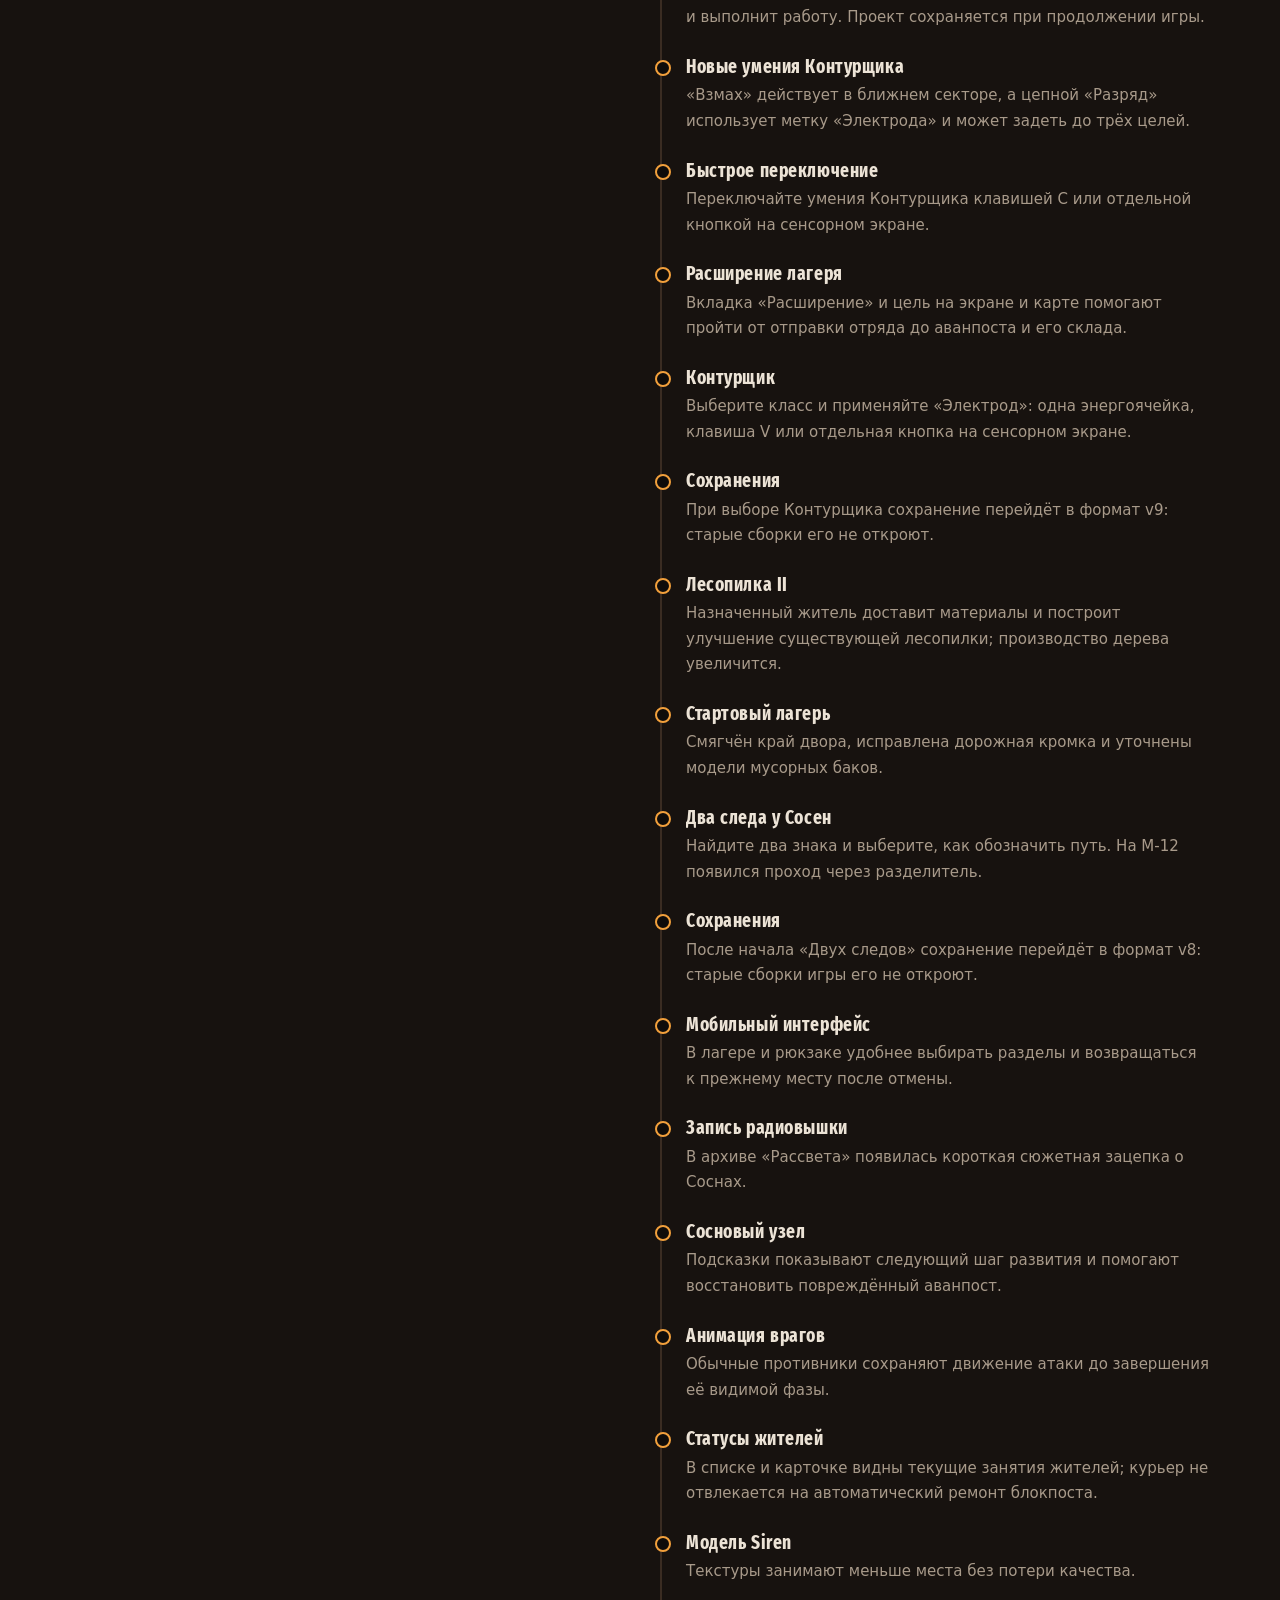
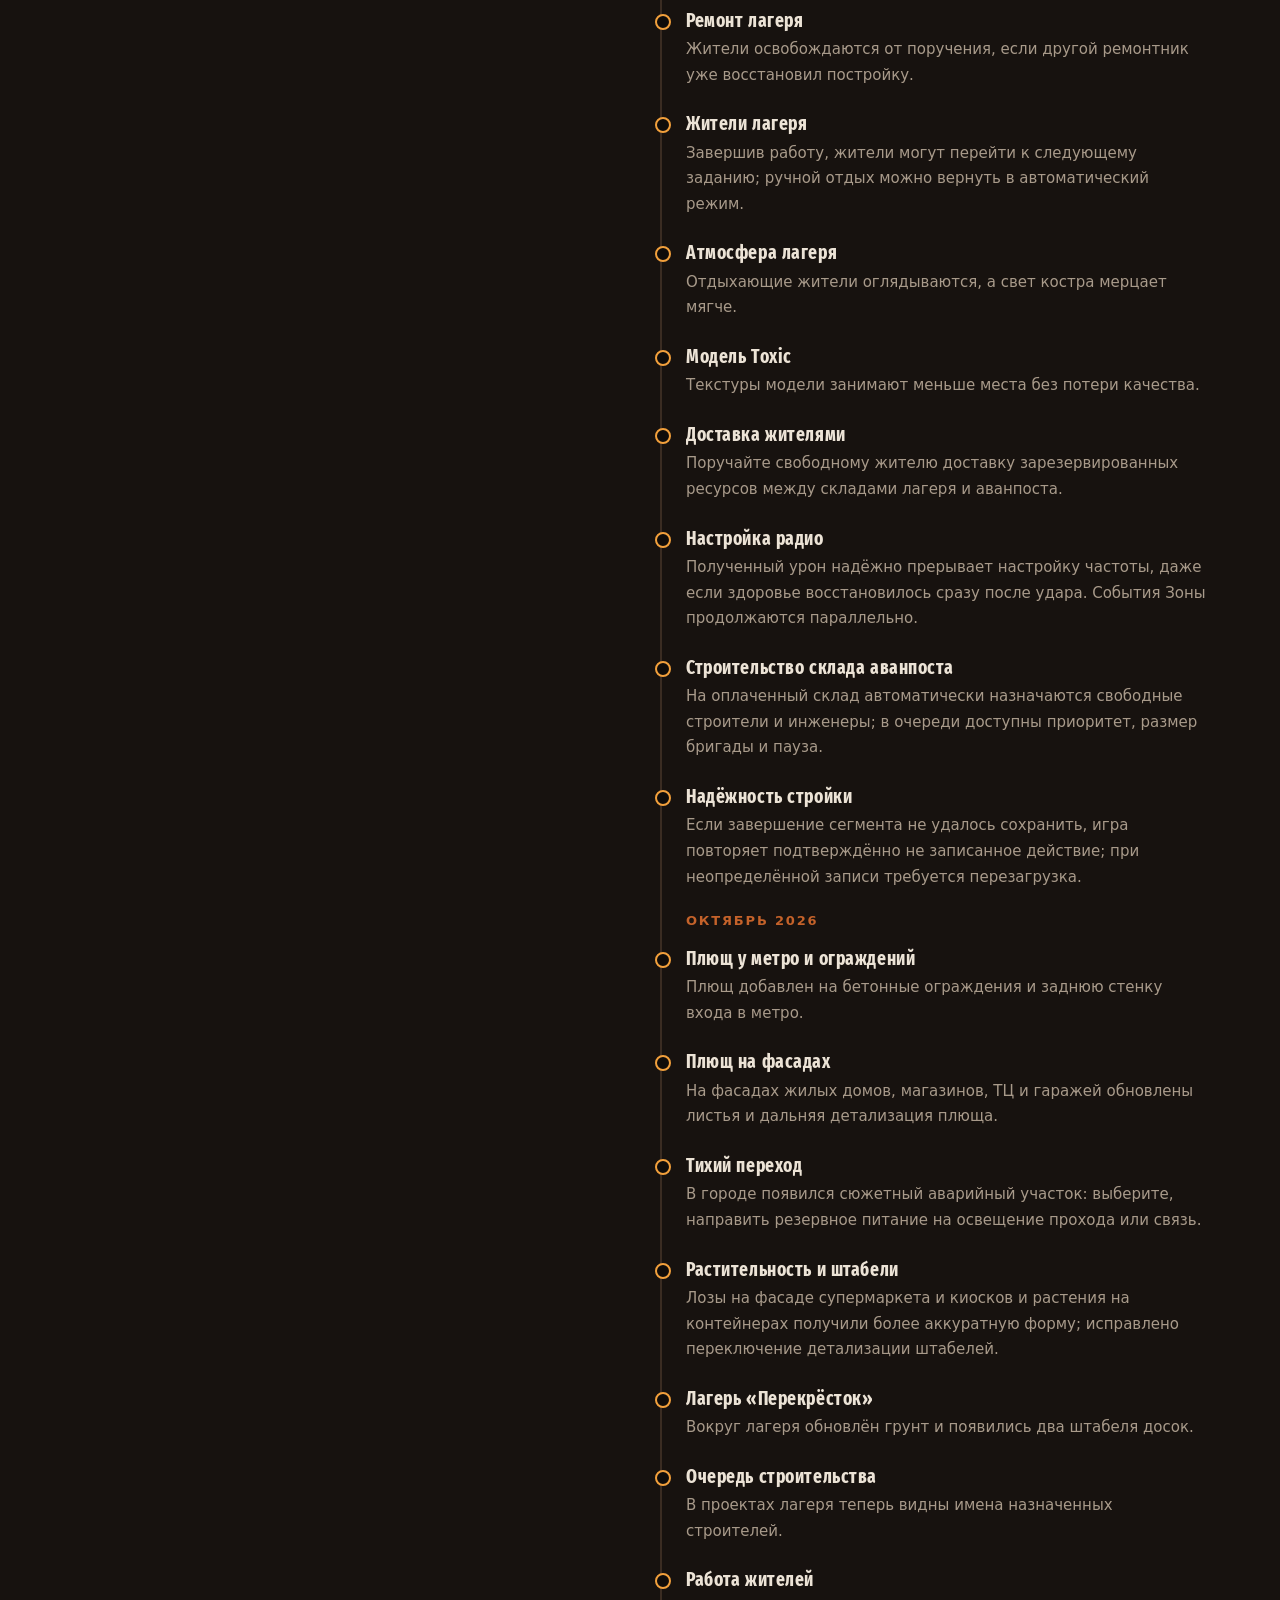
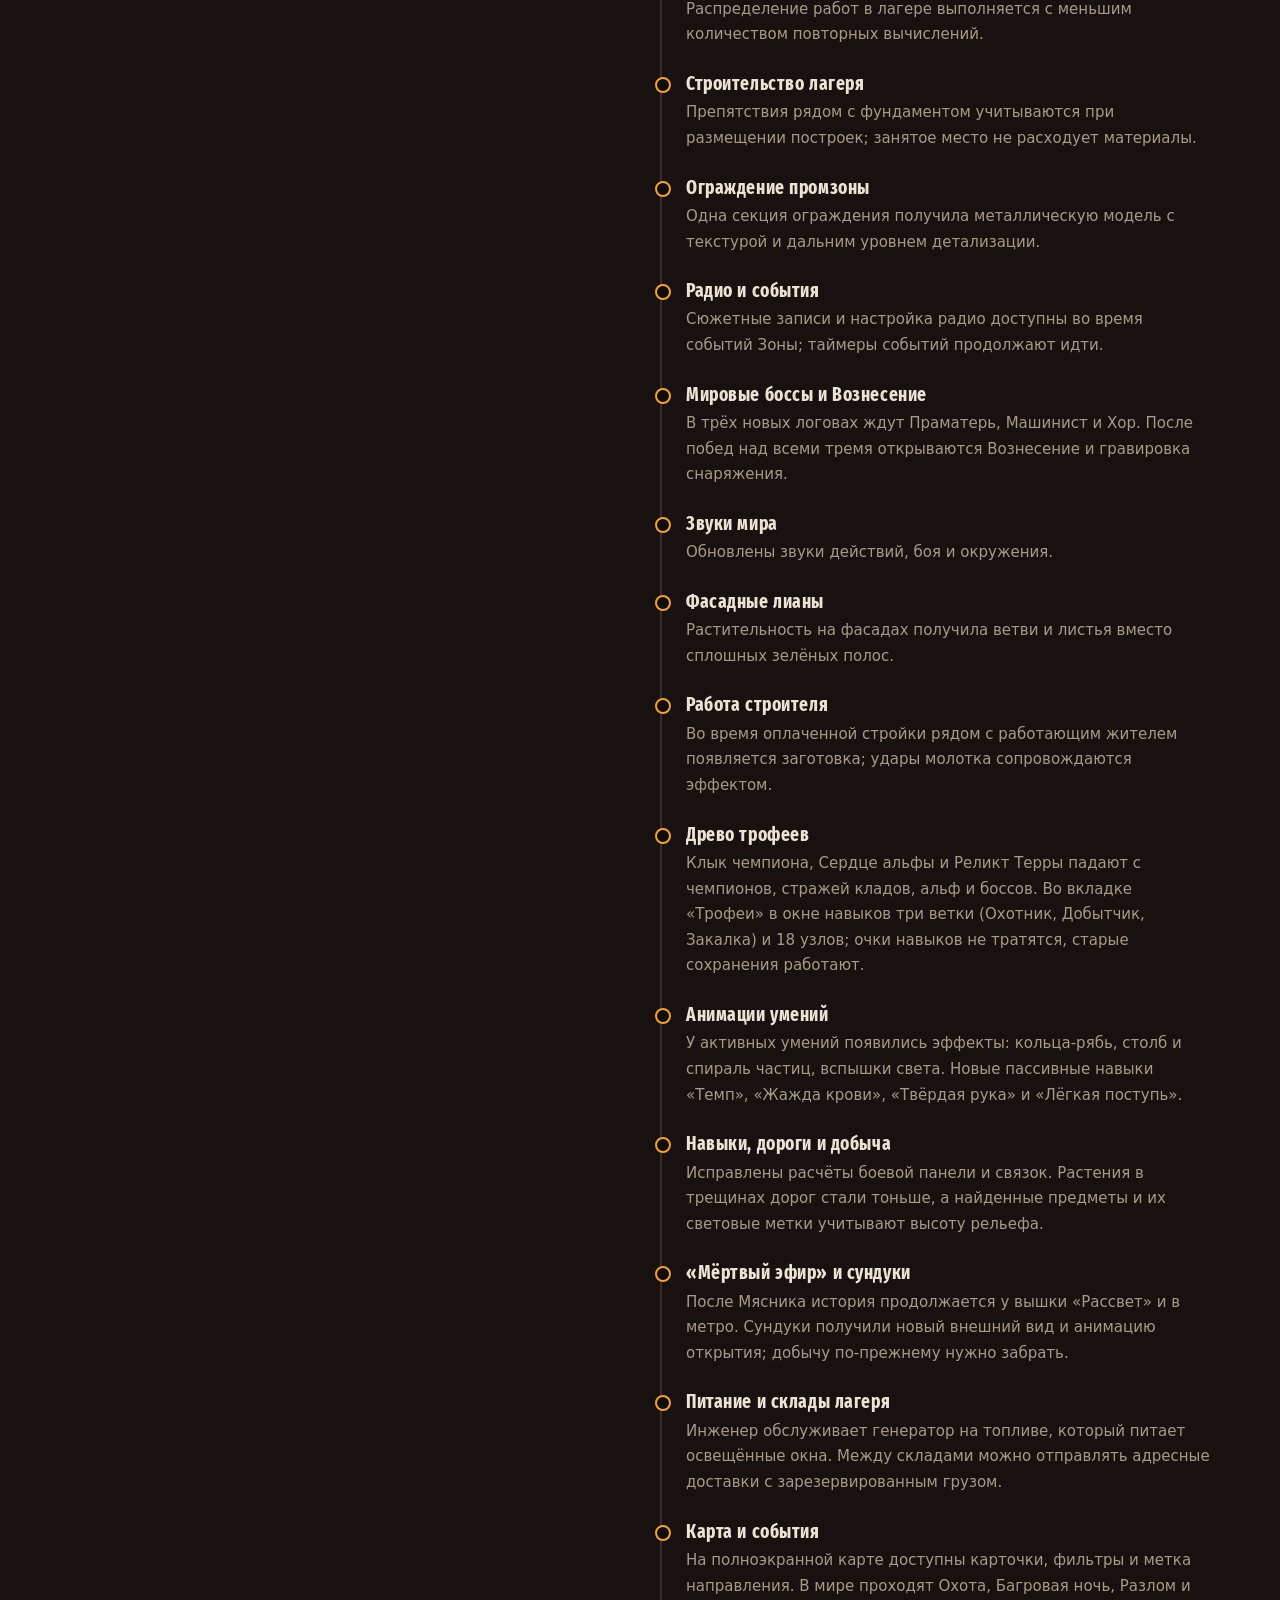
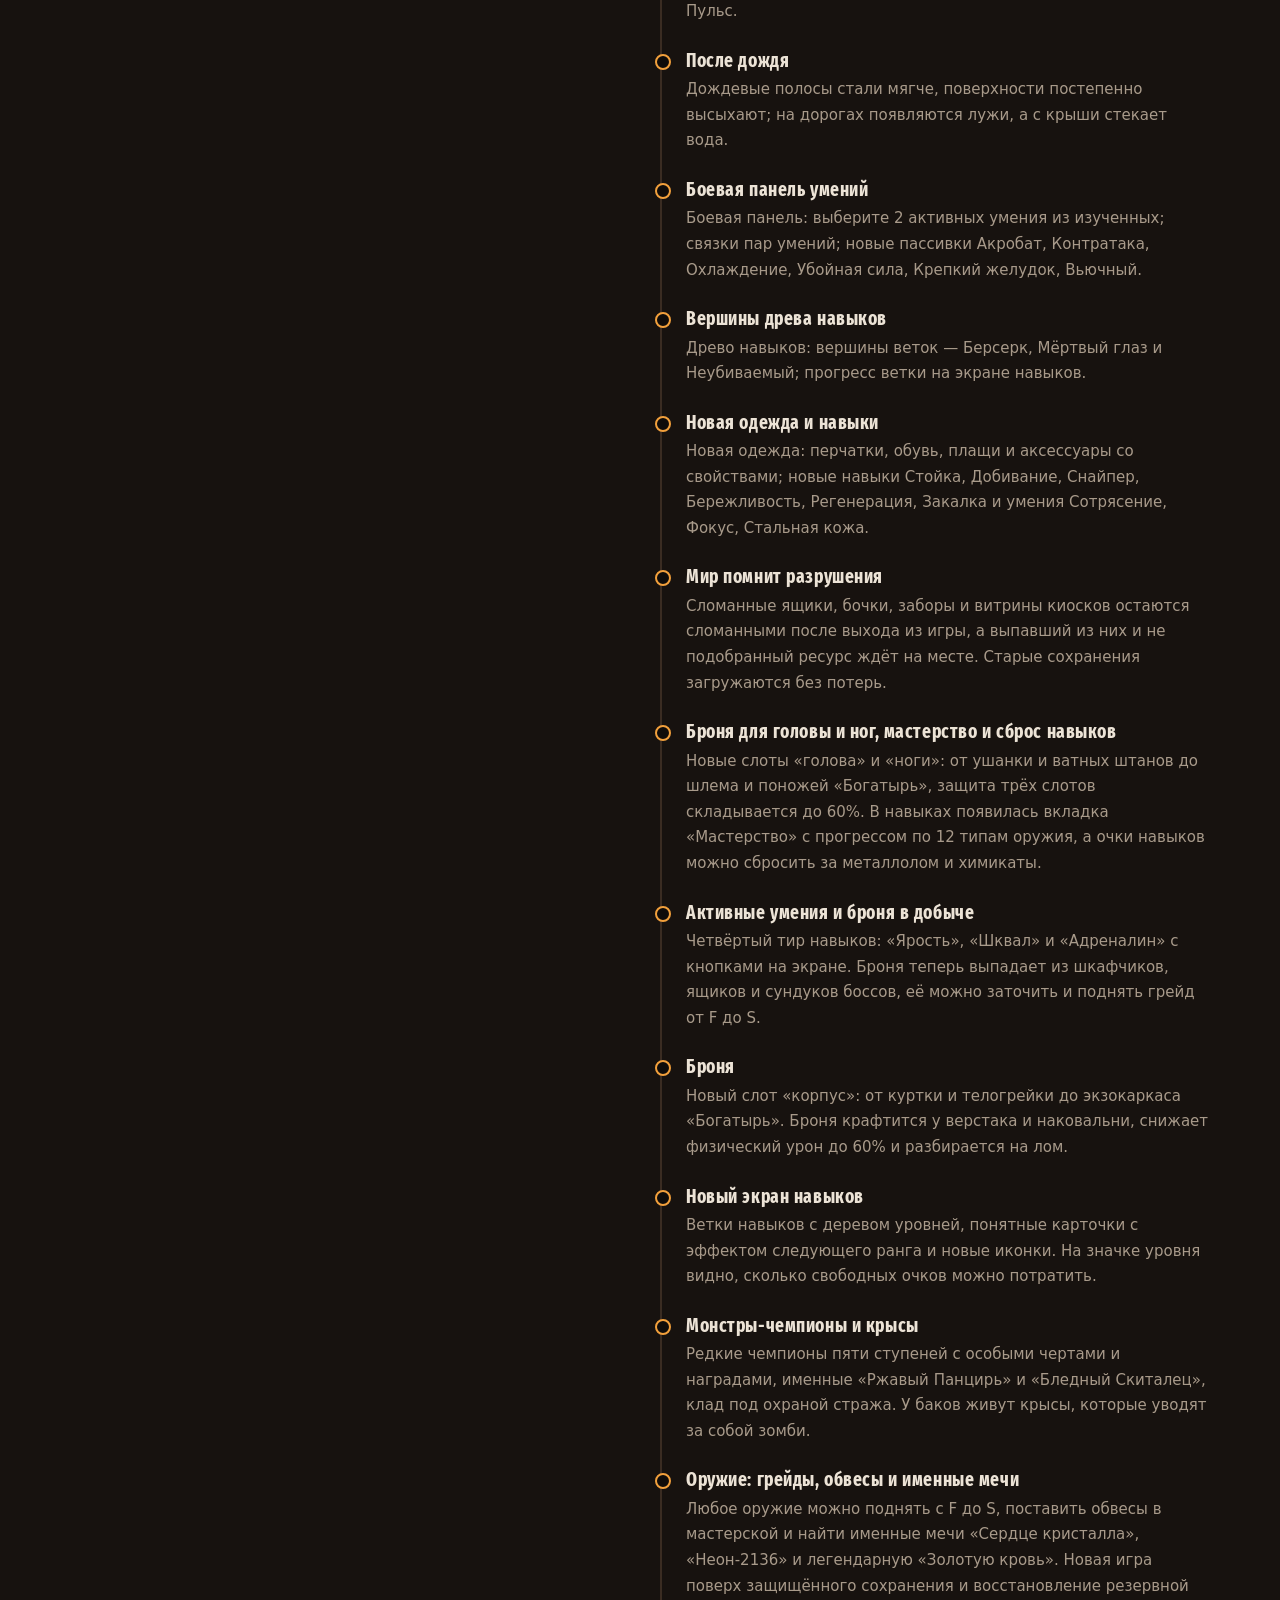
==== commit fad64c88: "Сдача материалов в лагере Source: 603a4dd25528184f6c103f3ed5a81907e140515a" ====
--- a/index.html
+++ b/index.html
@@ -415,6 +415,7 @@
 <section id="news" style="background:var(--bg2)"><div class="wrap two">
  <div><div class="eyebrow">Обновления</div><h2 class="rv">Что нового</h2><p class="lead rv">Главное из последних сборок. Полный список версий — на странице <a href="https://github.com/89244114832maxim-ai/terra-play/releases">релизов</a>.</p></div>
  <div class="log rv"><div class="ver">Ноябрь 2026</div>
+  <div class="li"><b>Материалы для лагеря</b><span>Дерево, лом и ткань можно сдать из рюкзака на ближайший доступный склад одной кнопкой.</span></div>
   <div class="li"><b>Окраины</b><span>Исследуйте восемь площадок с припасами, ресурсами и записями АРЕС-7. Доска в лагере поможет выбрать маршрут.</span></div>
   <div class="li"><b>Спасение строителя</b><span>У радиопоста или пересадки можно найти выжившего; сначала устраните охрану, затем пригласите его в лагерь.</span></div>
   <div class="li"><b>Полевой медик</b><span>Выберите медика для перевязки, применения антидота и стимулятора. Изученная «Первая помощь» усиливает перевязку.</span></div>
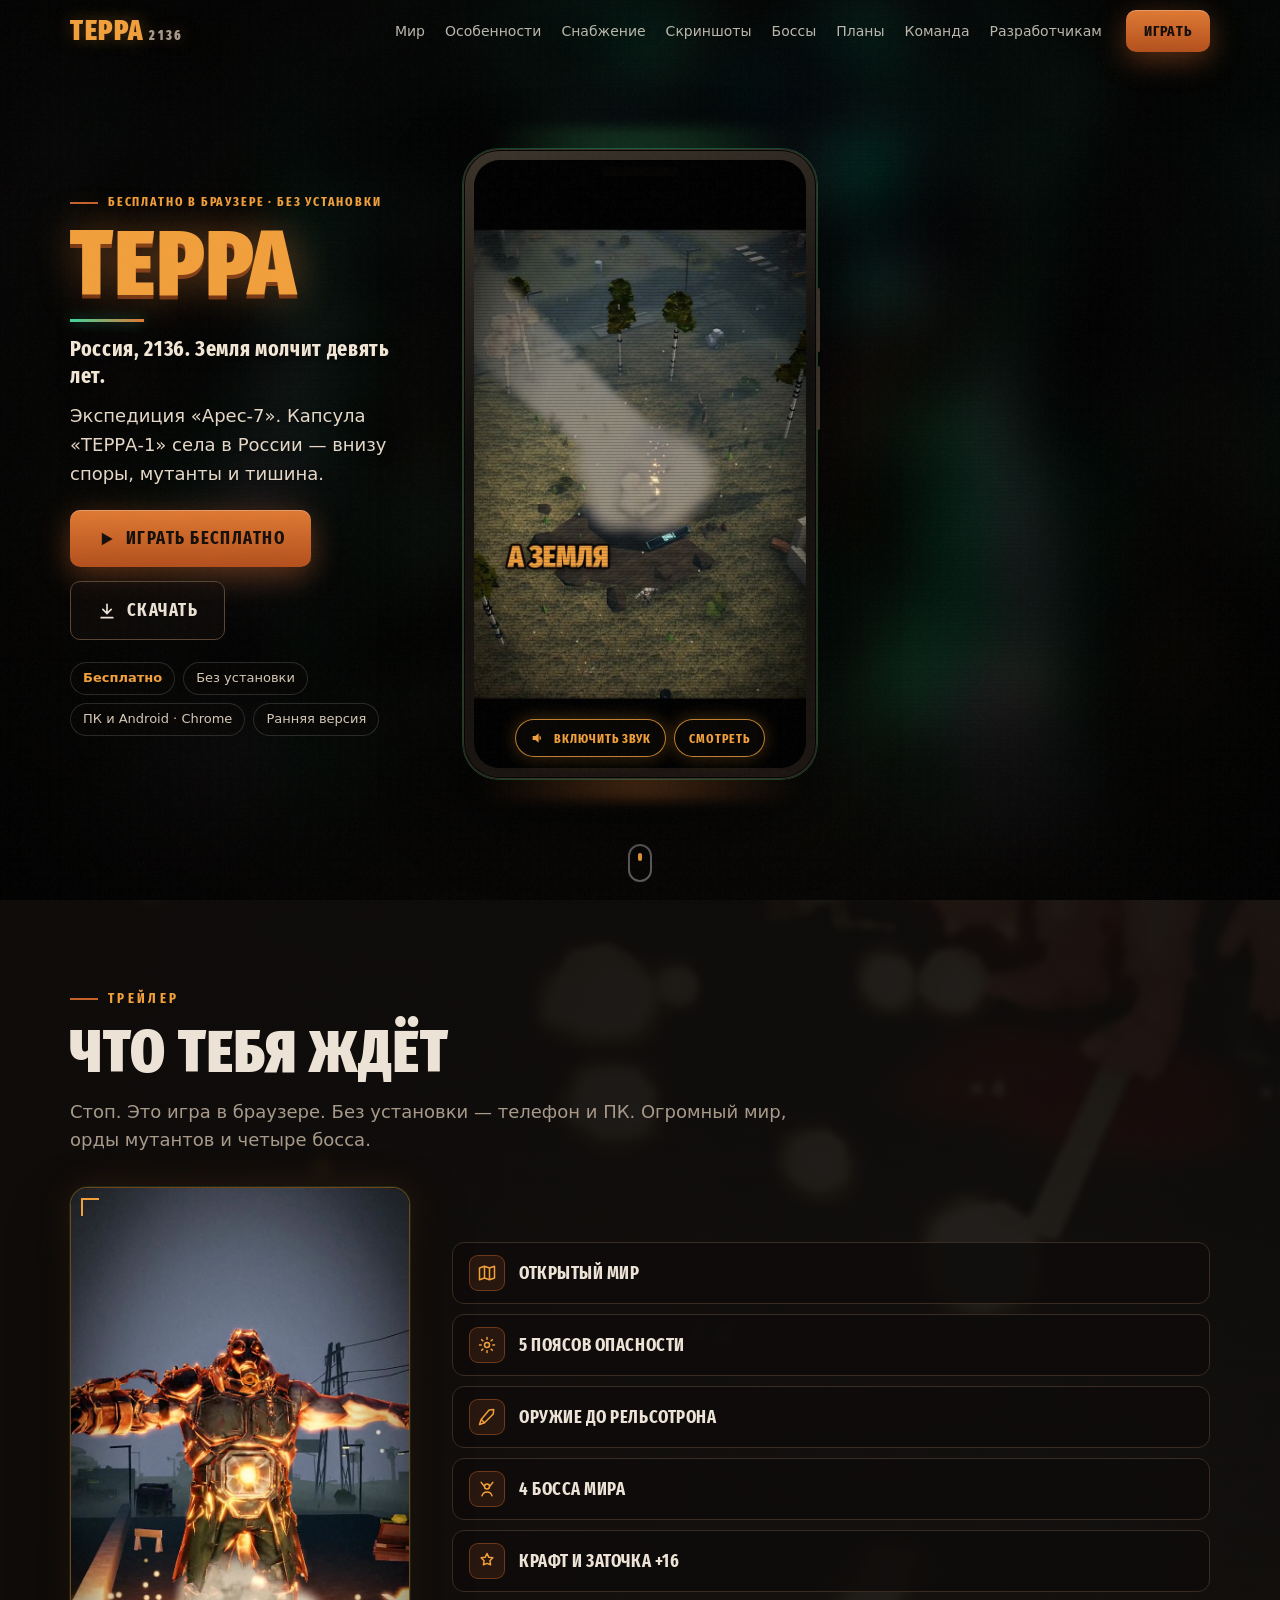
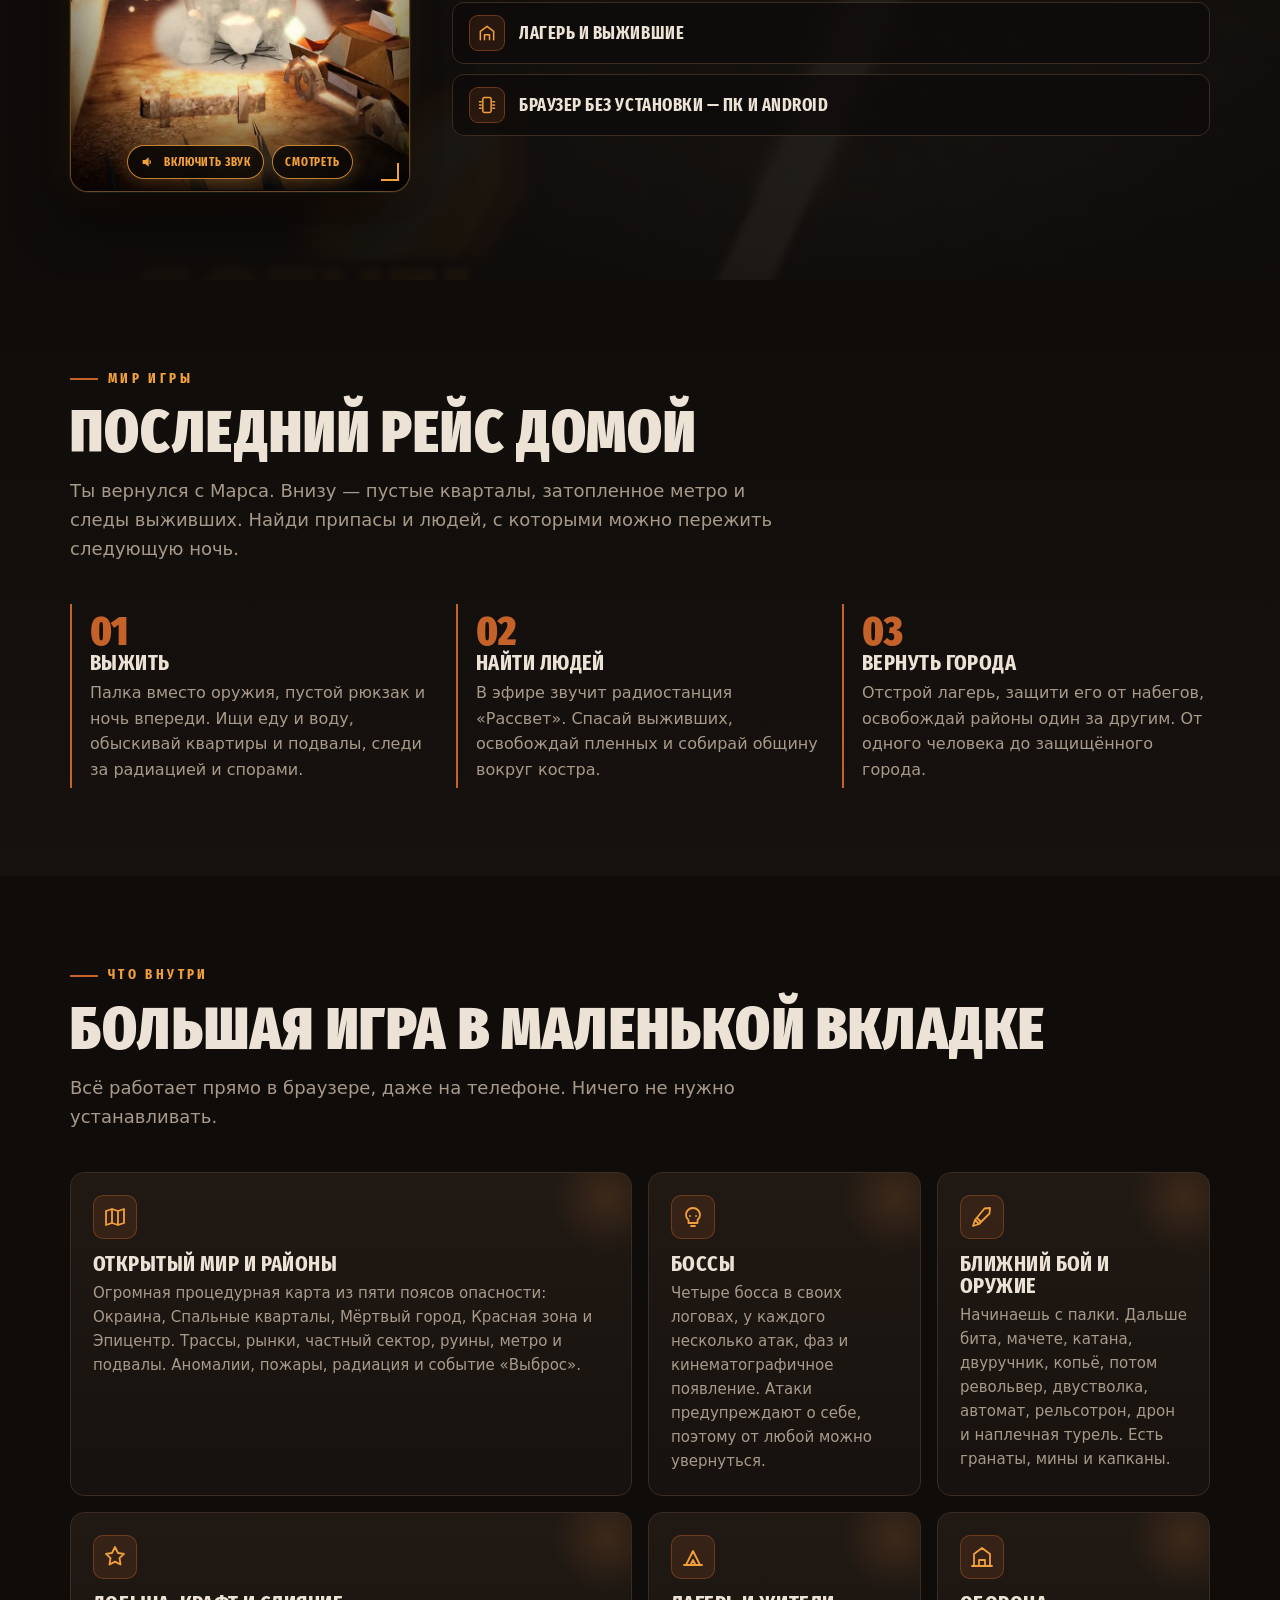
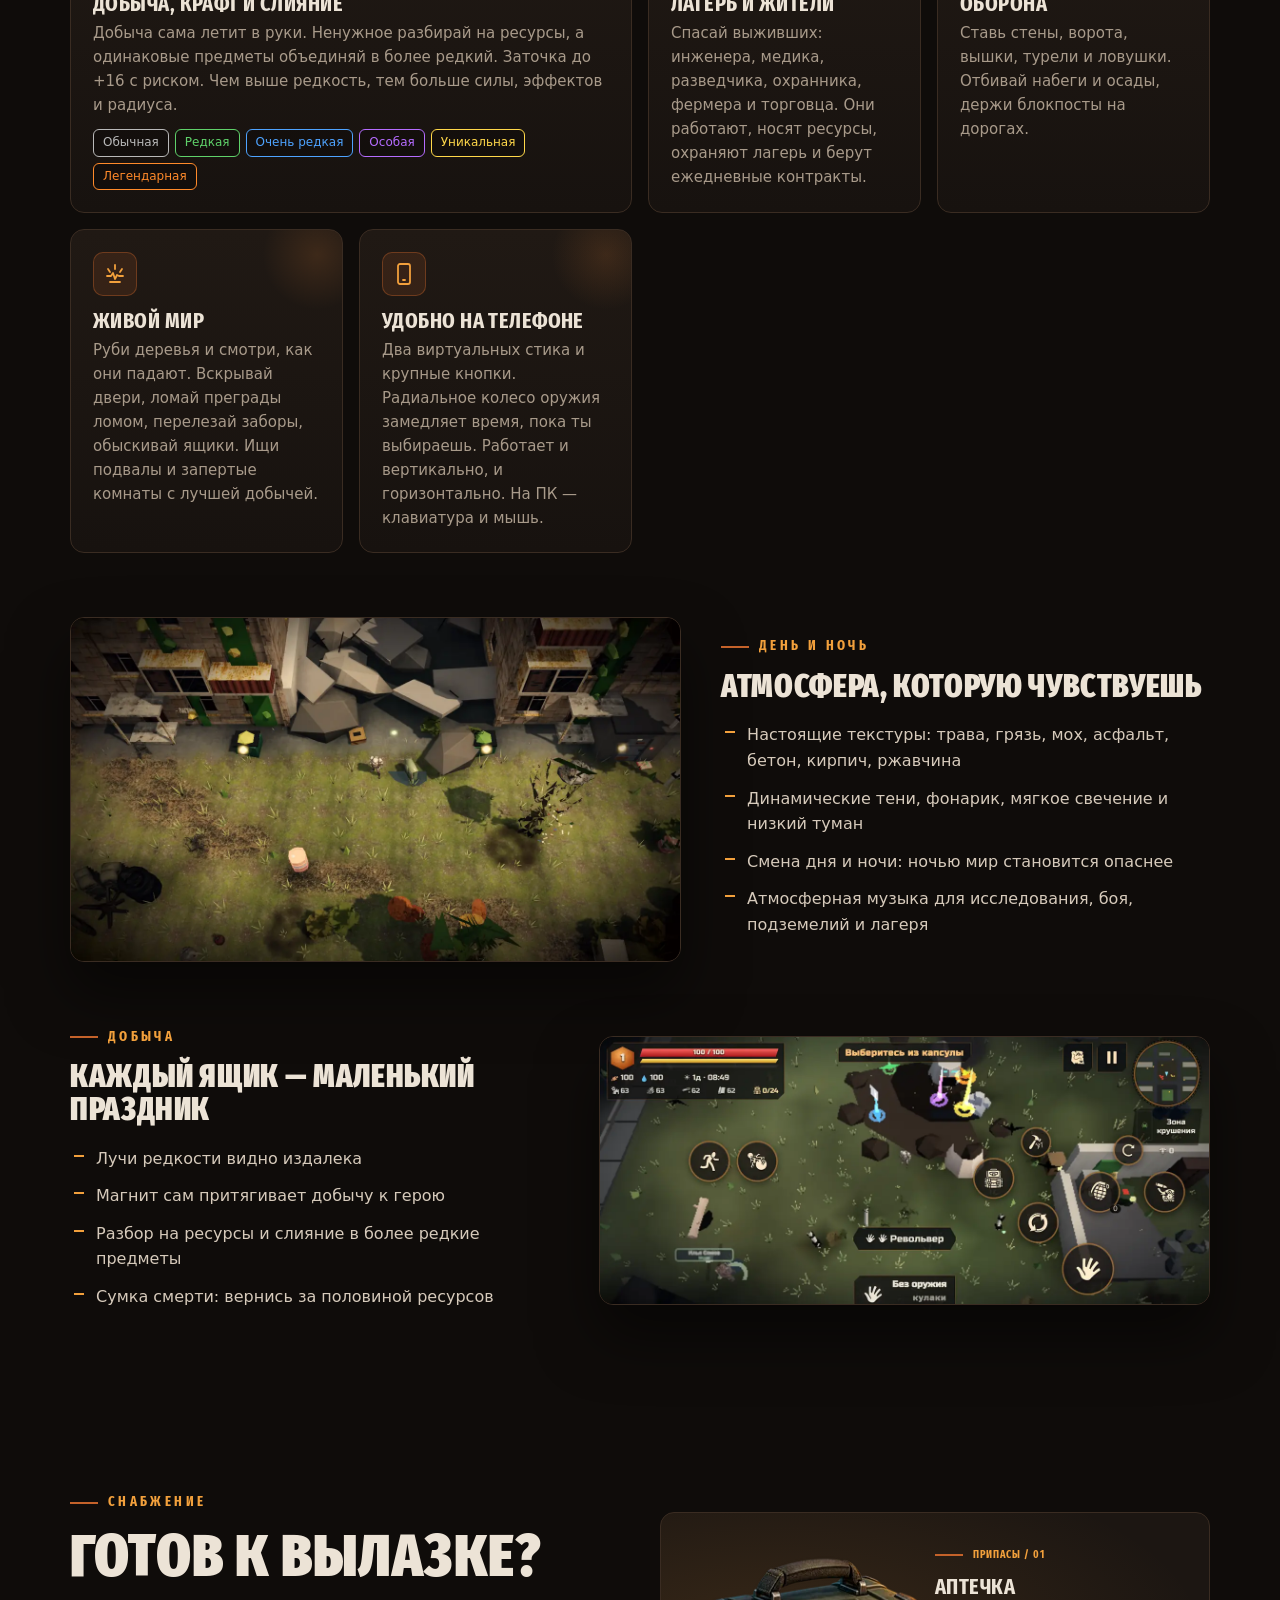
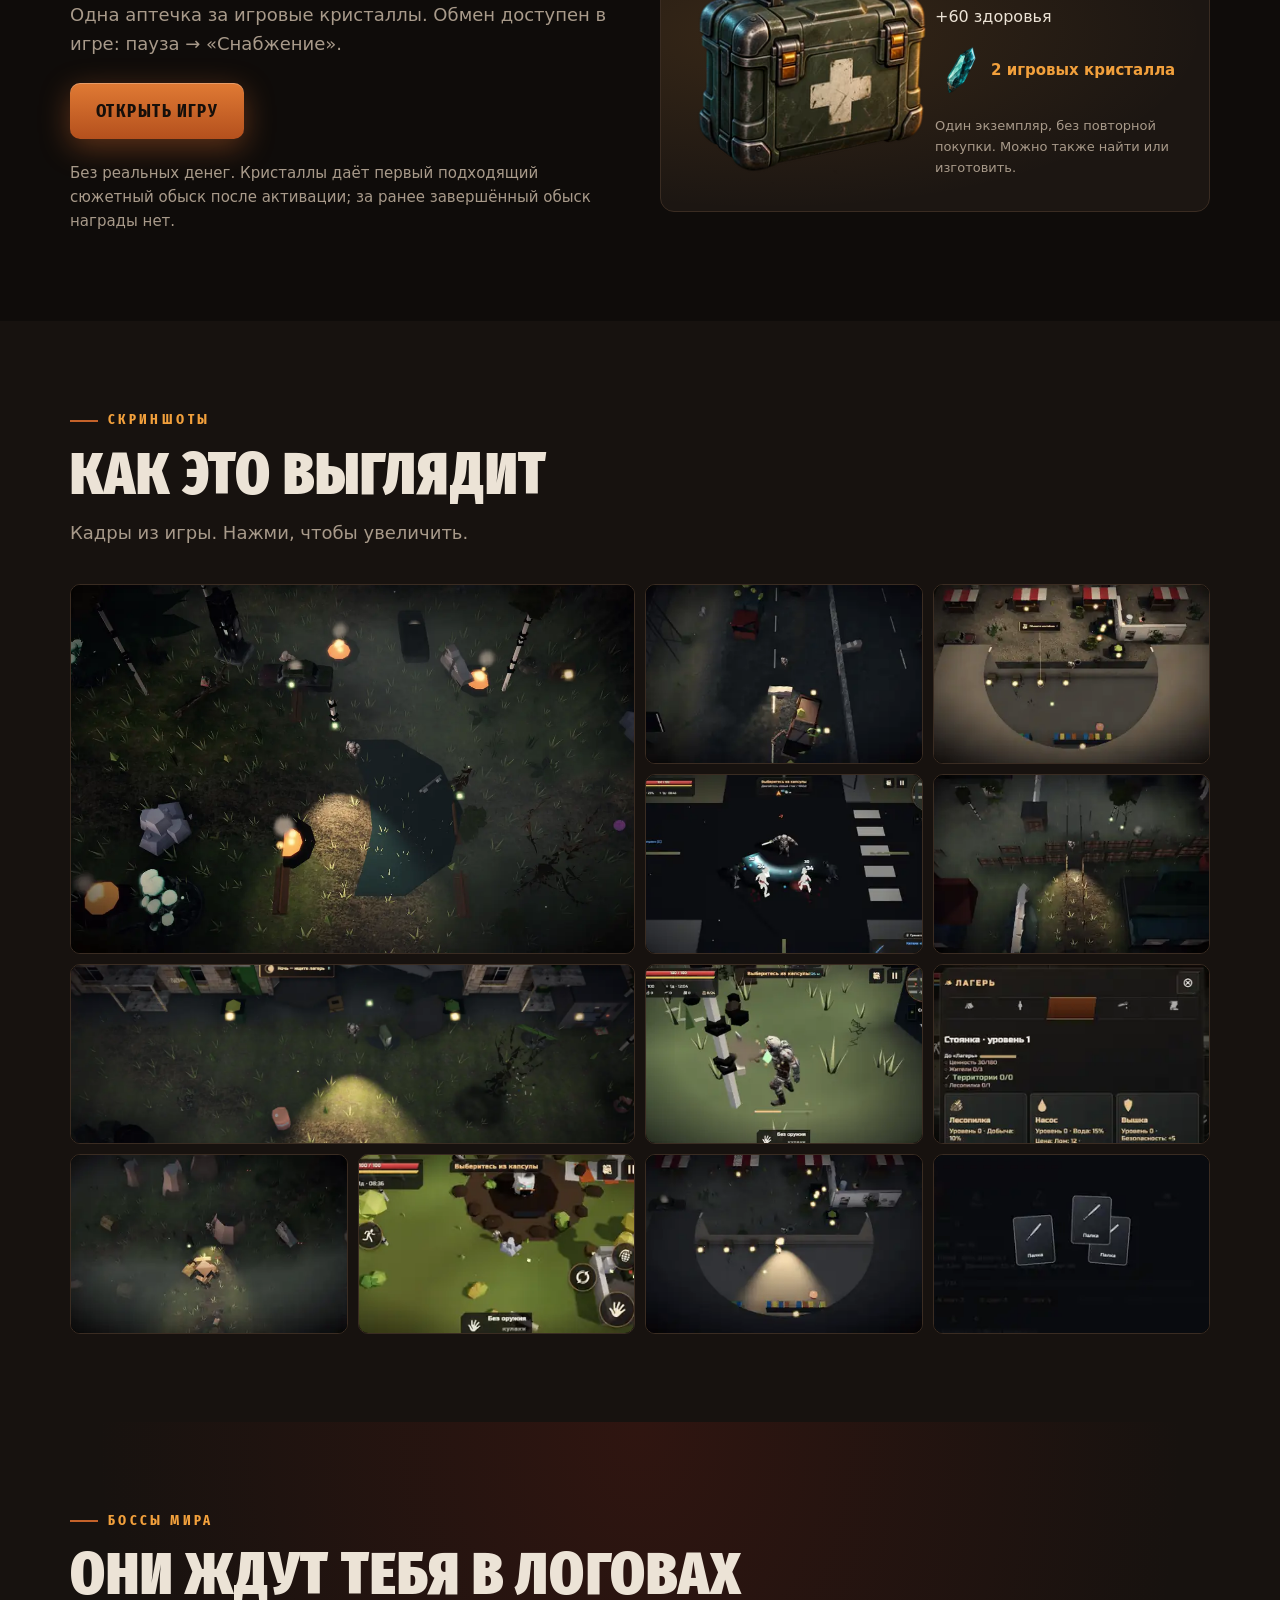
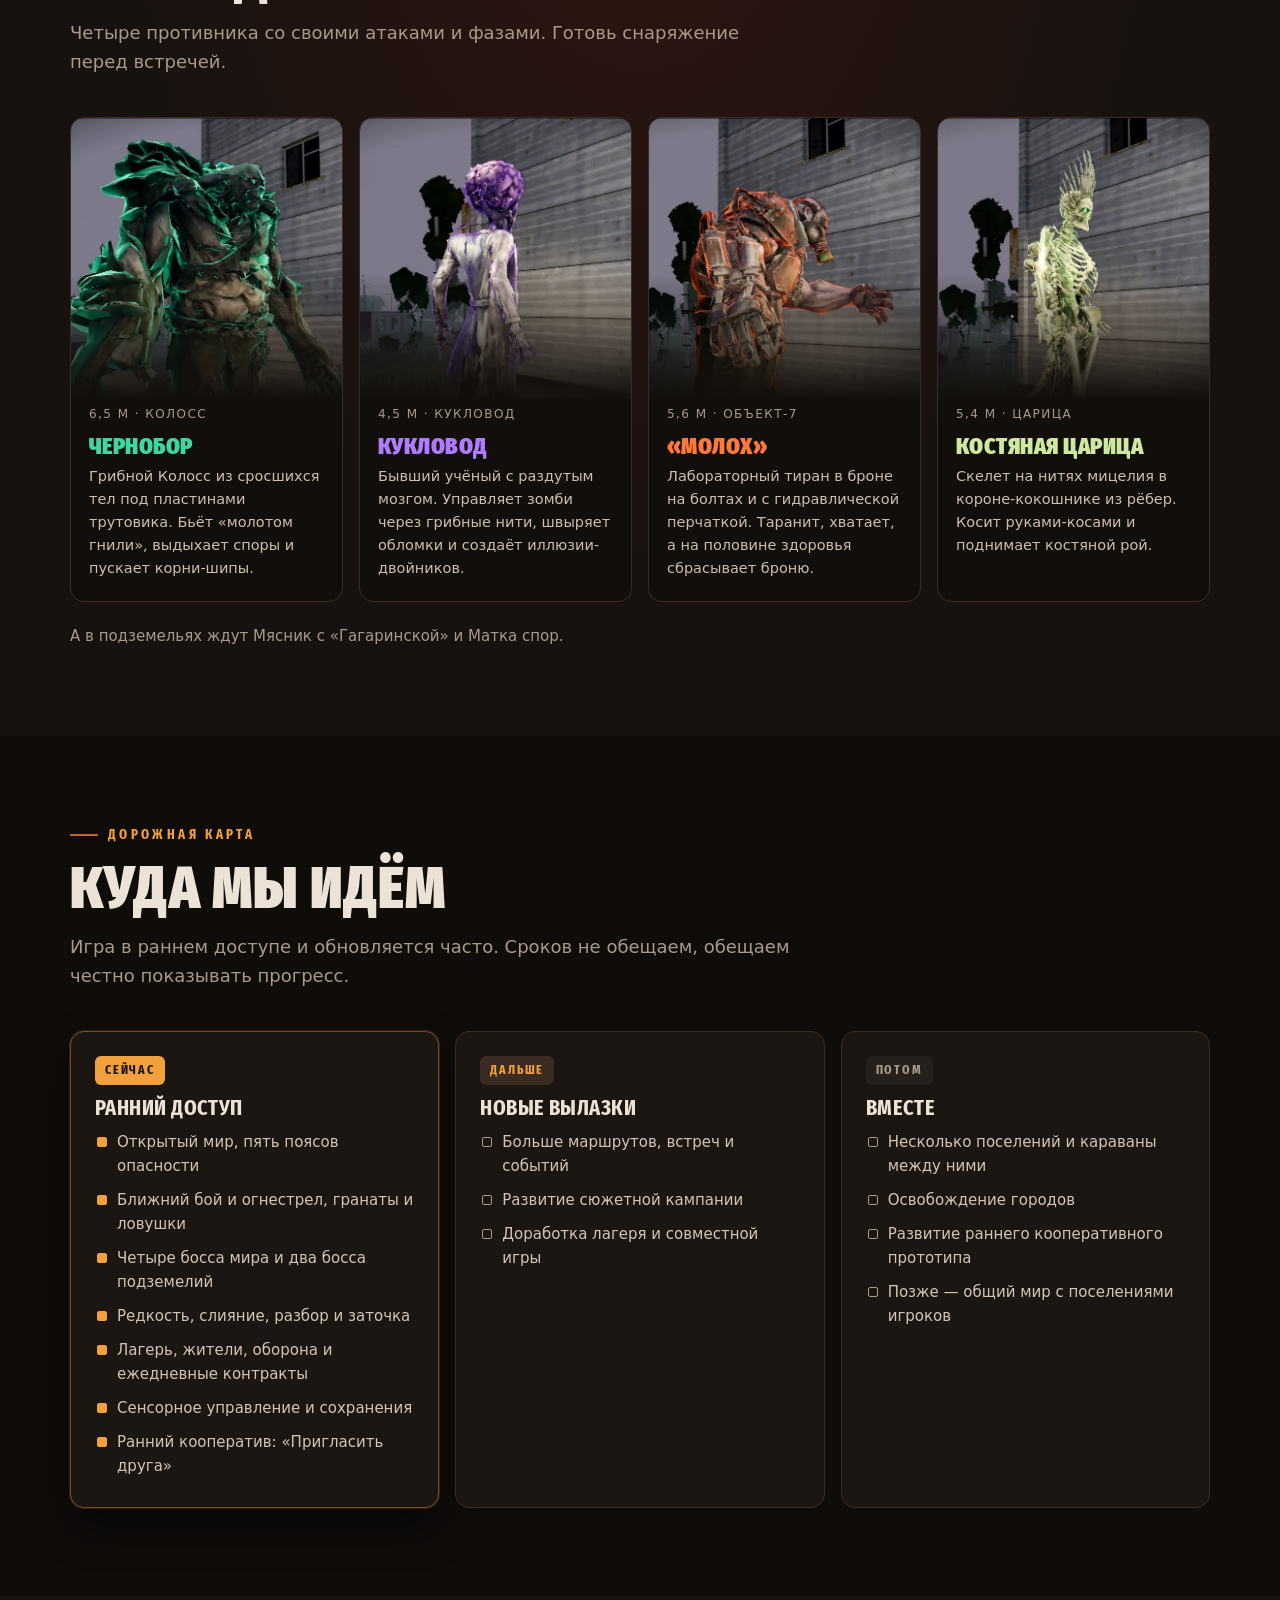
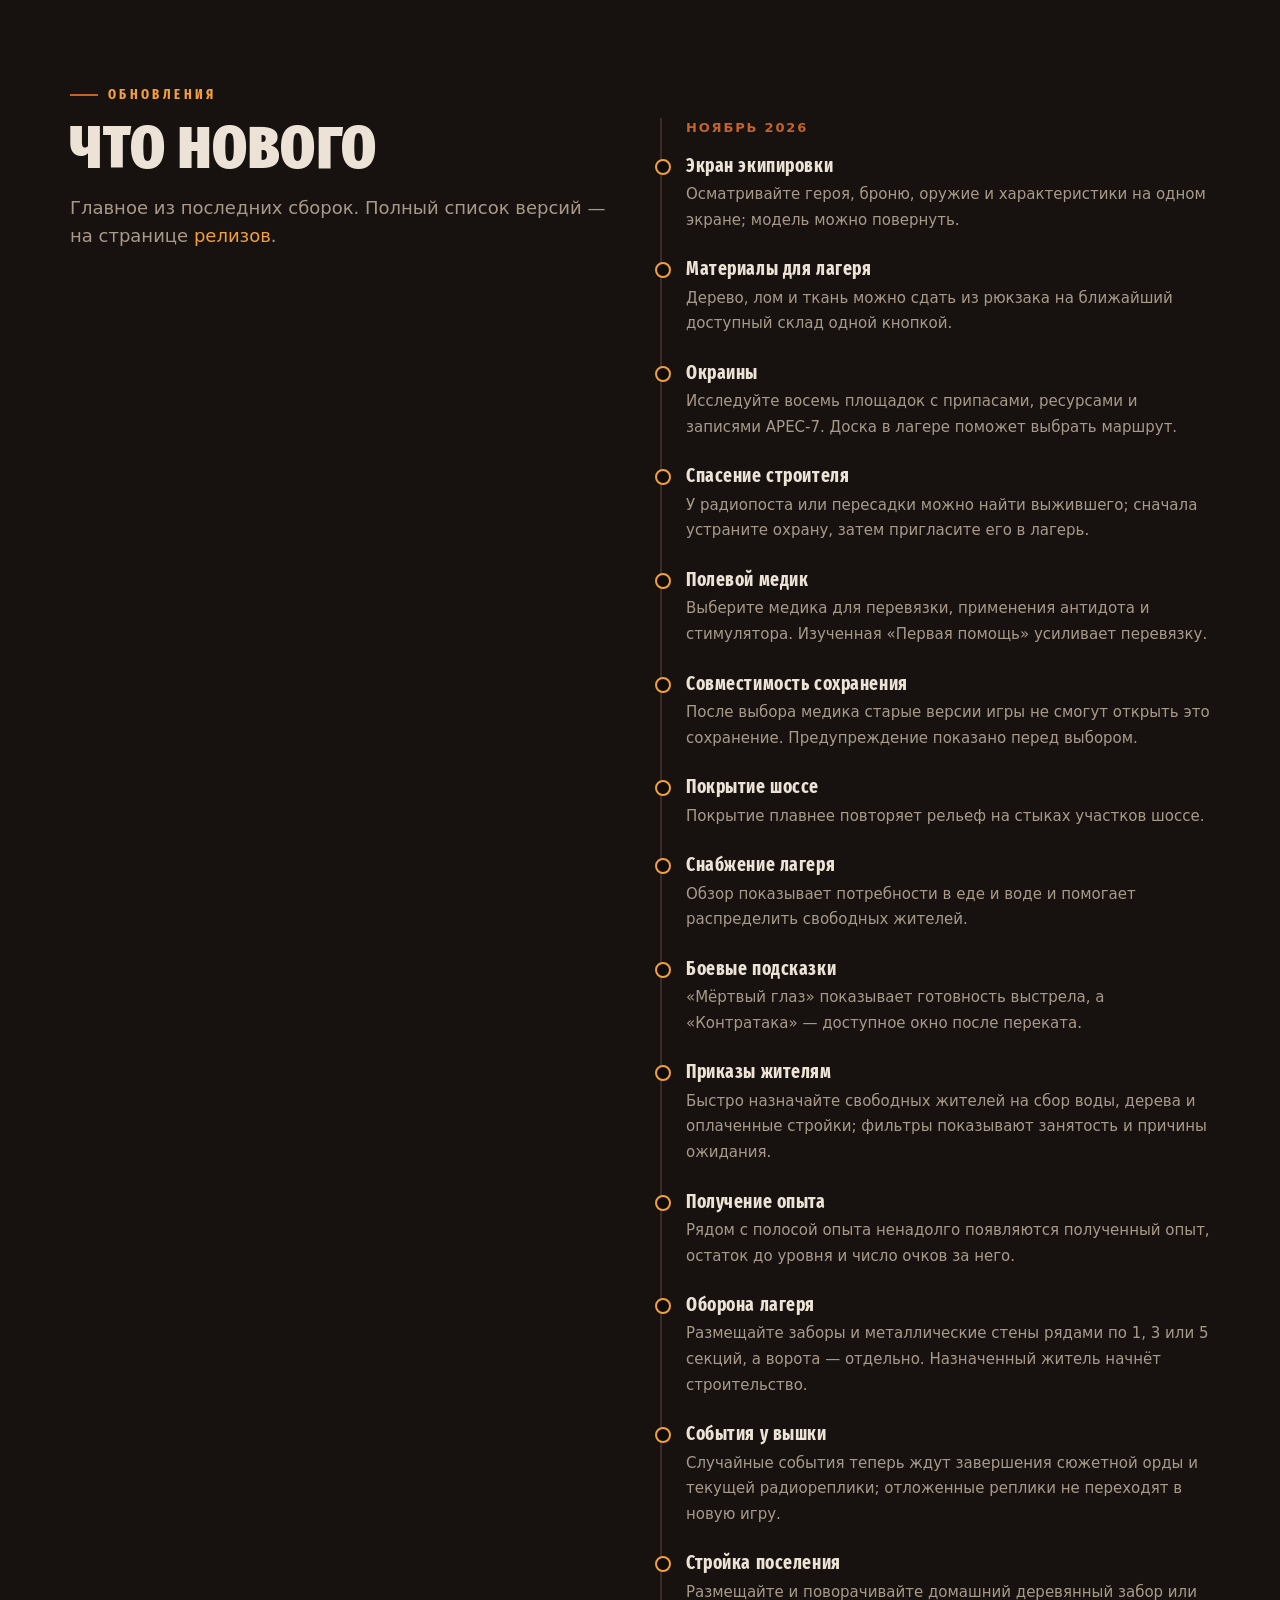
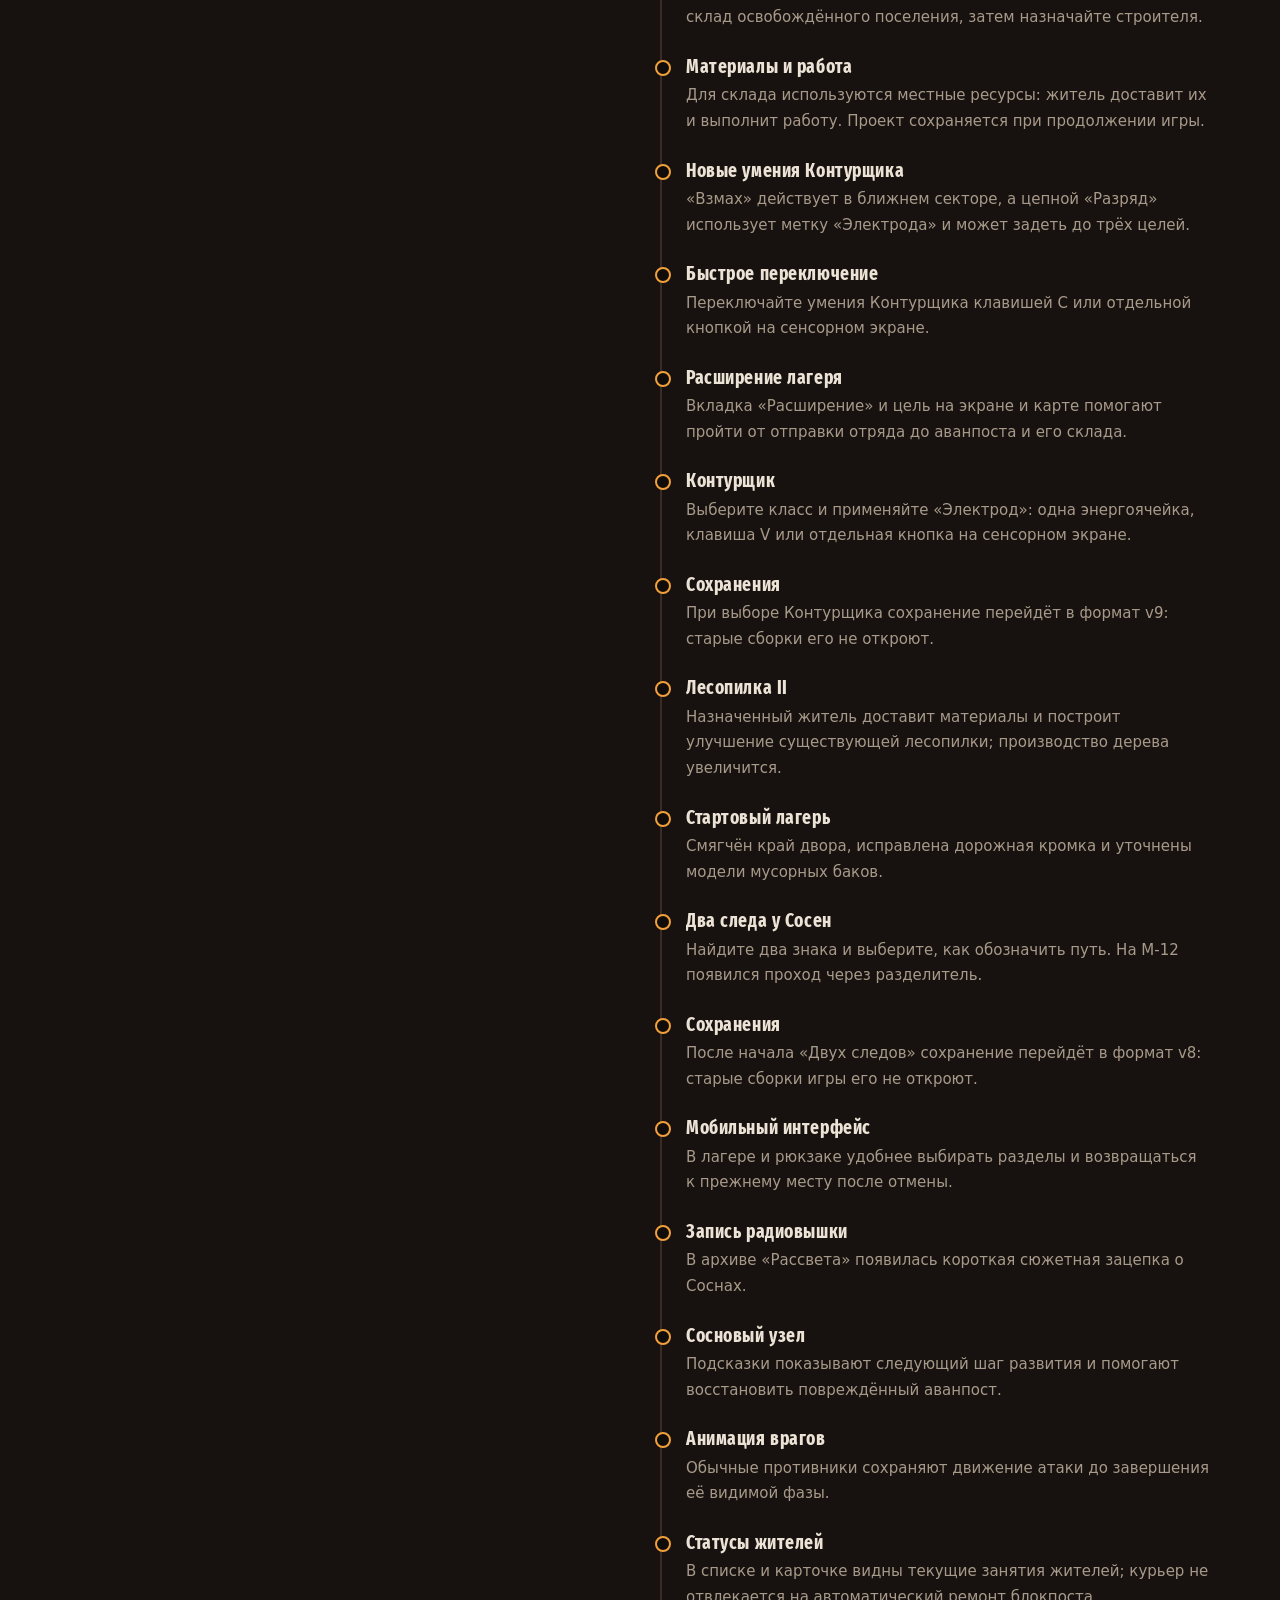
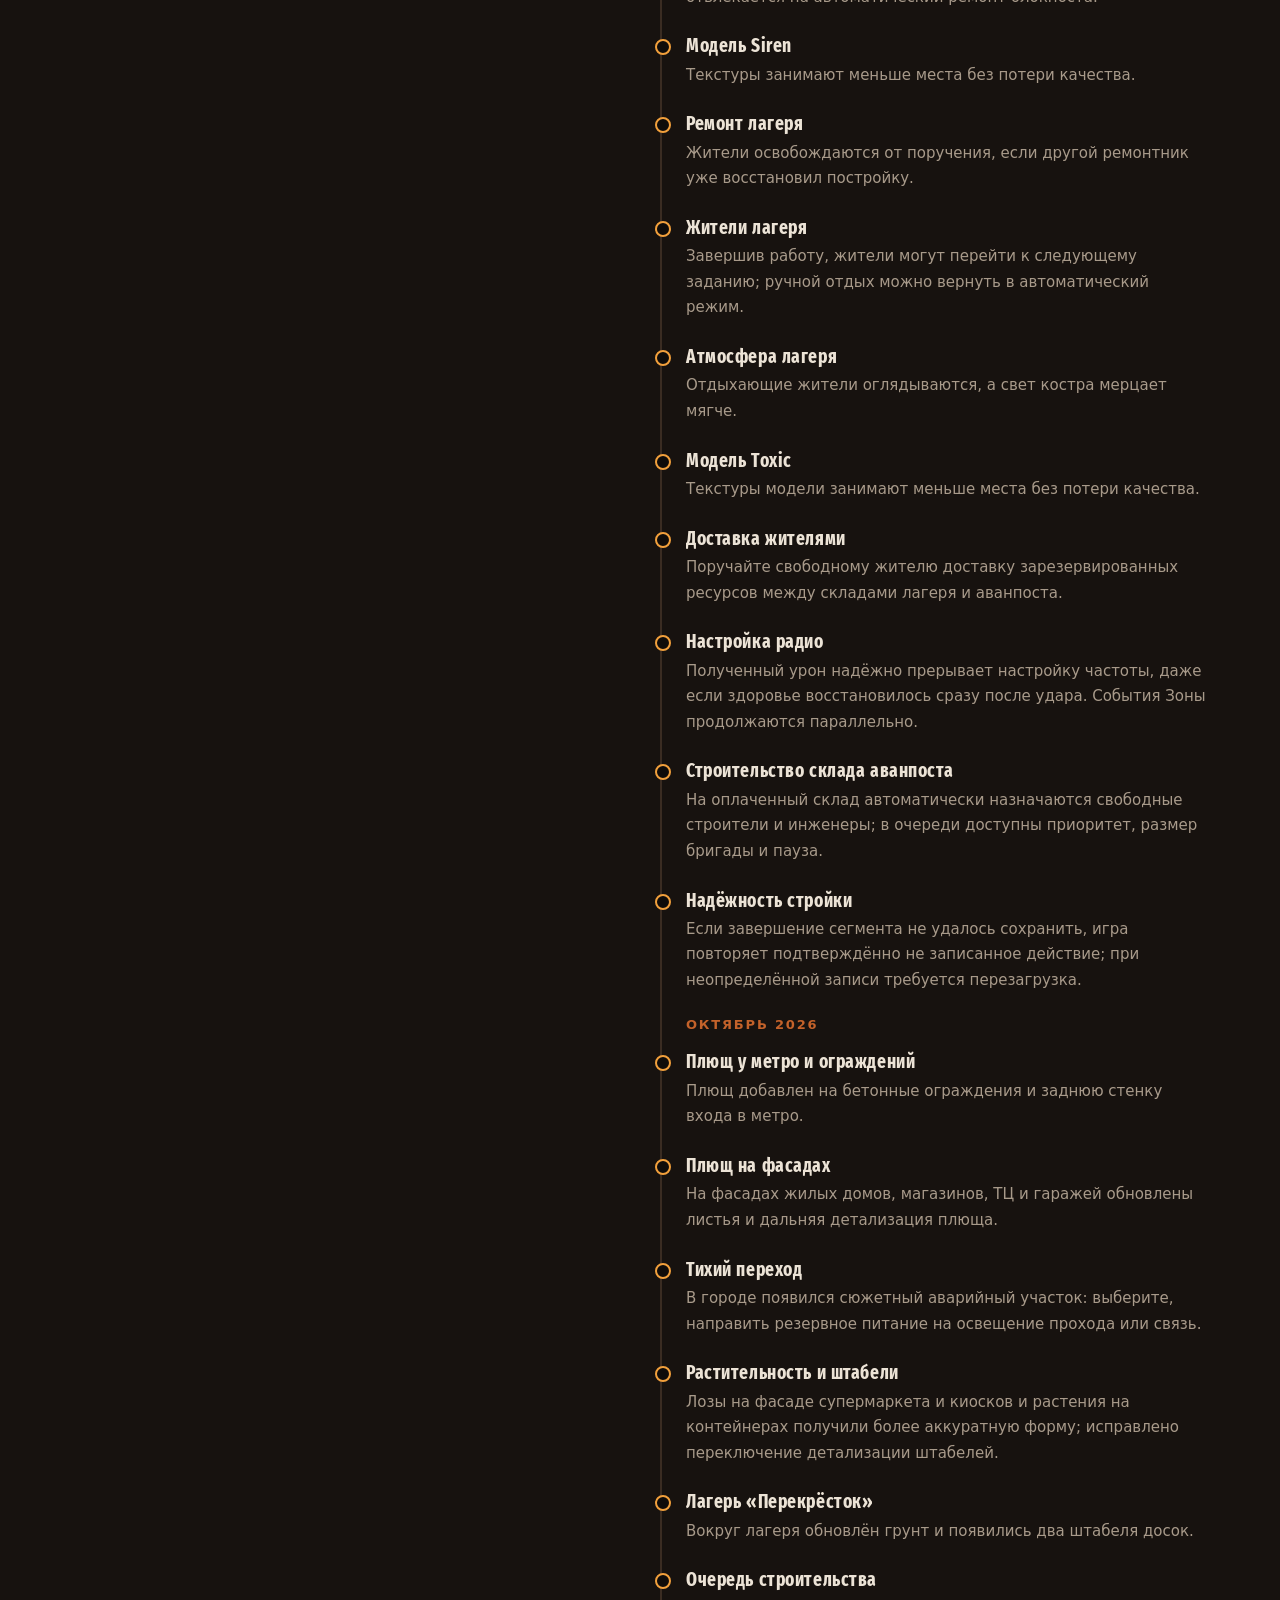
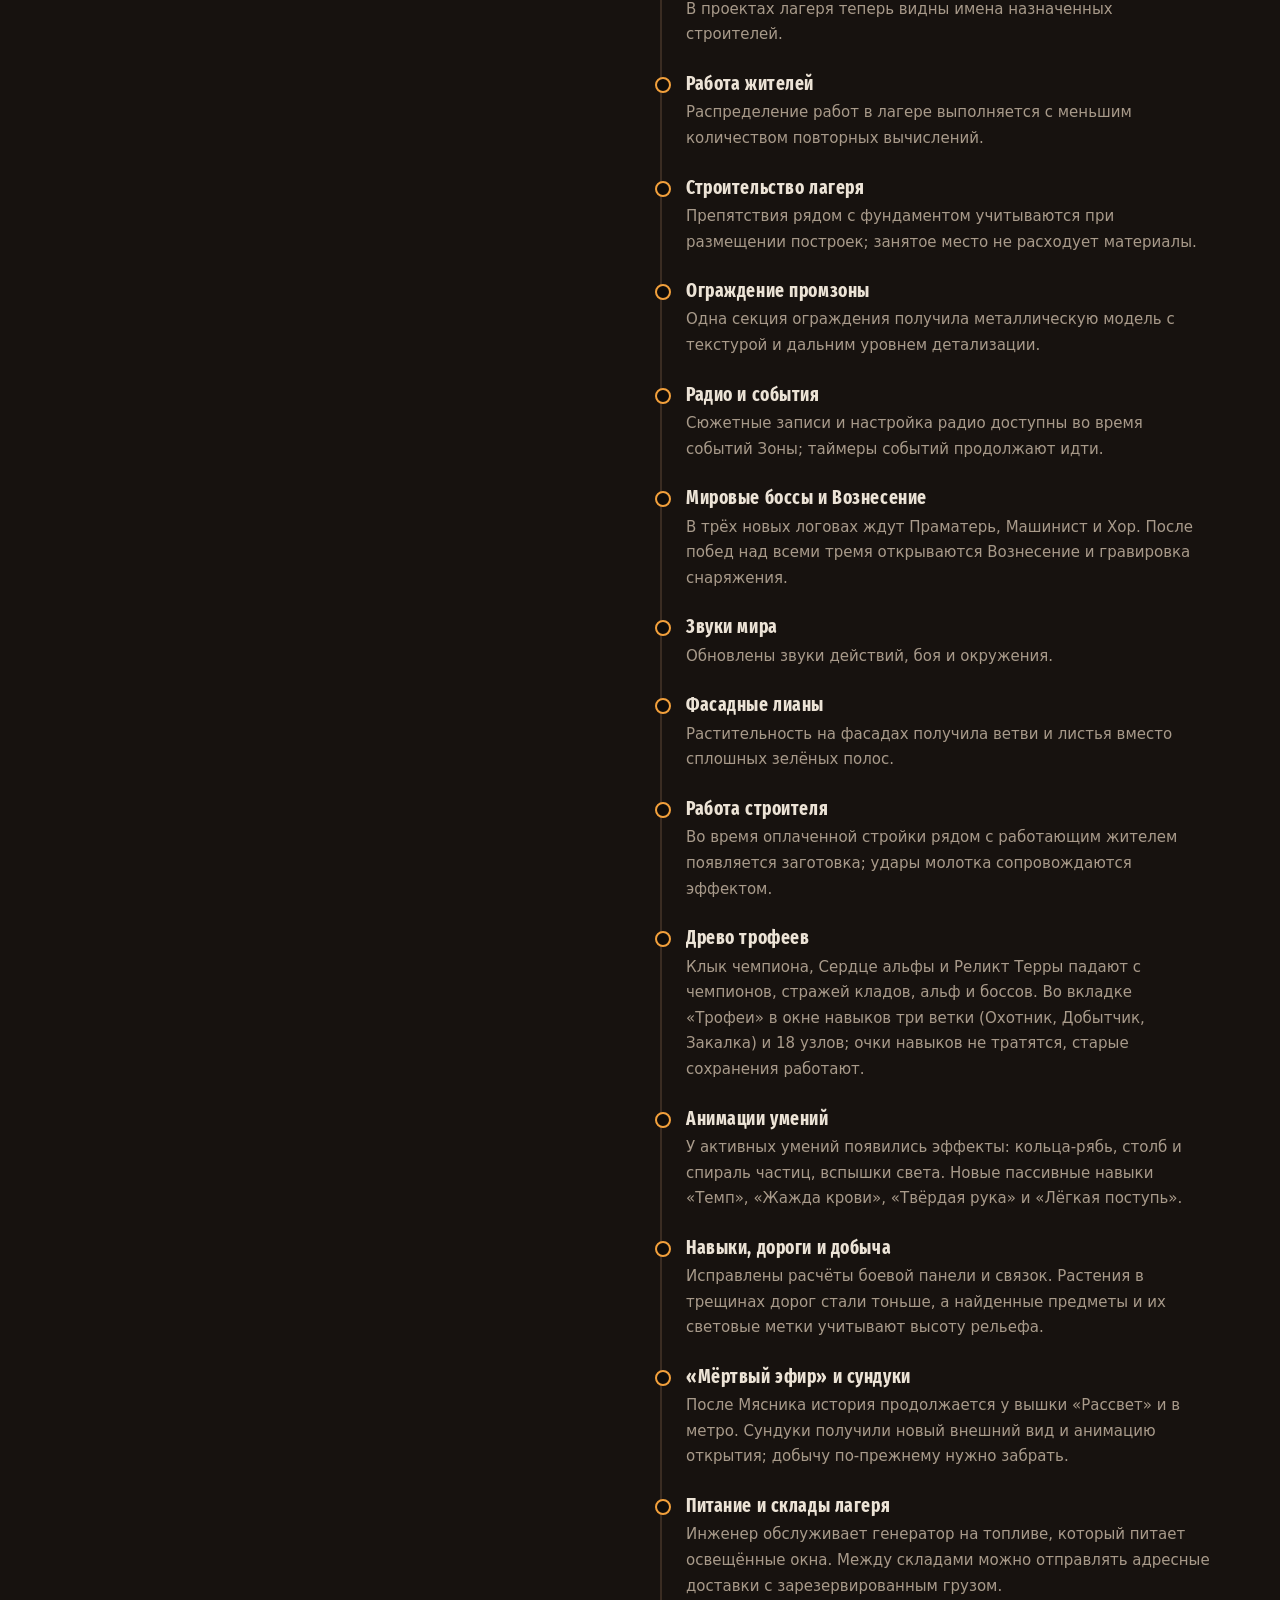
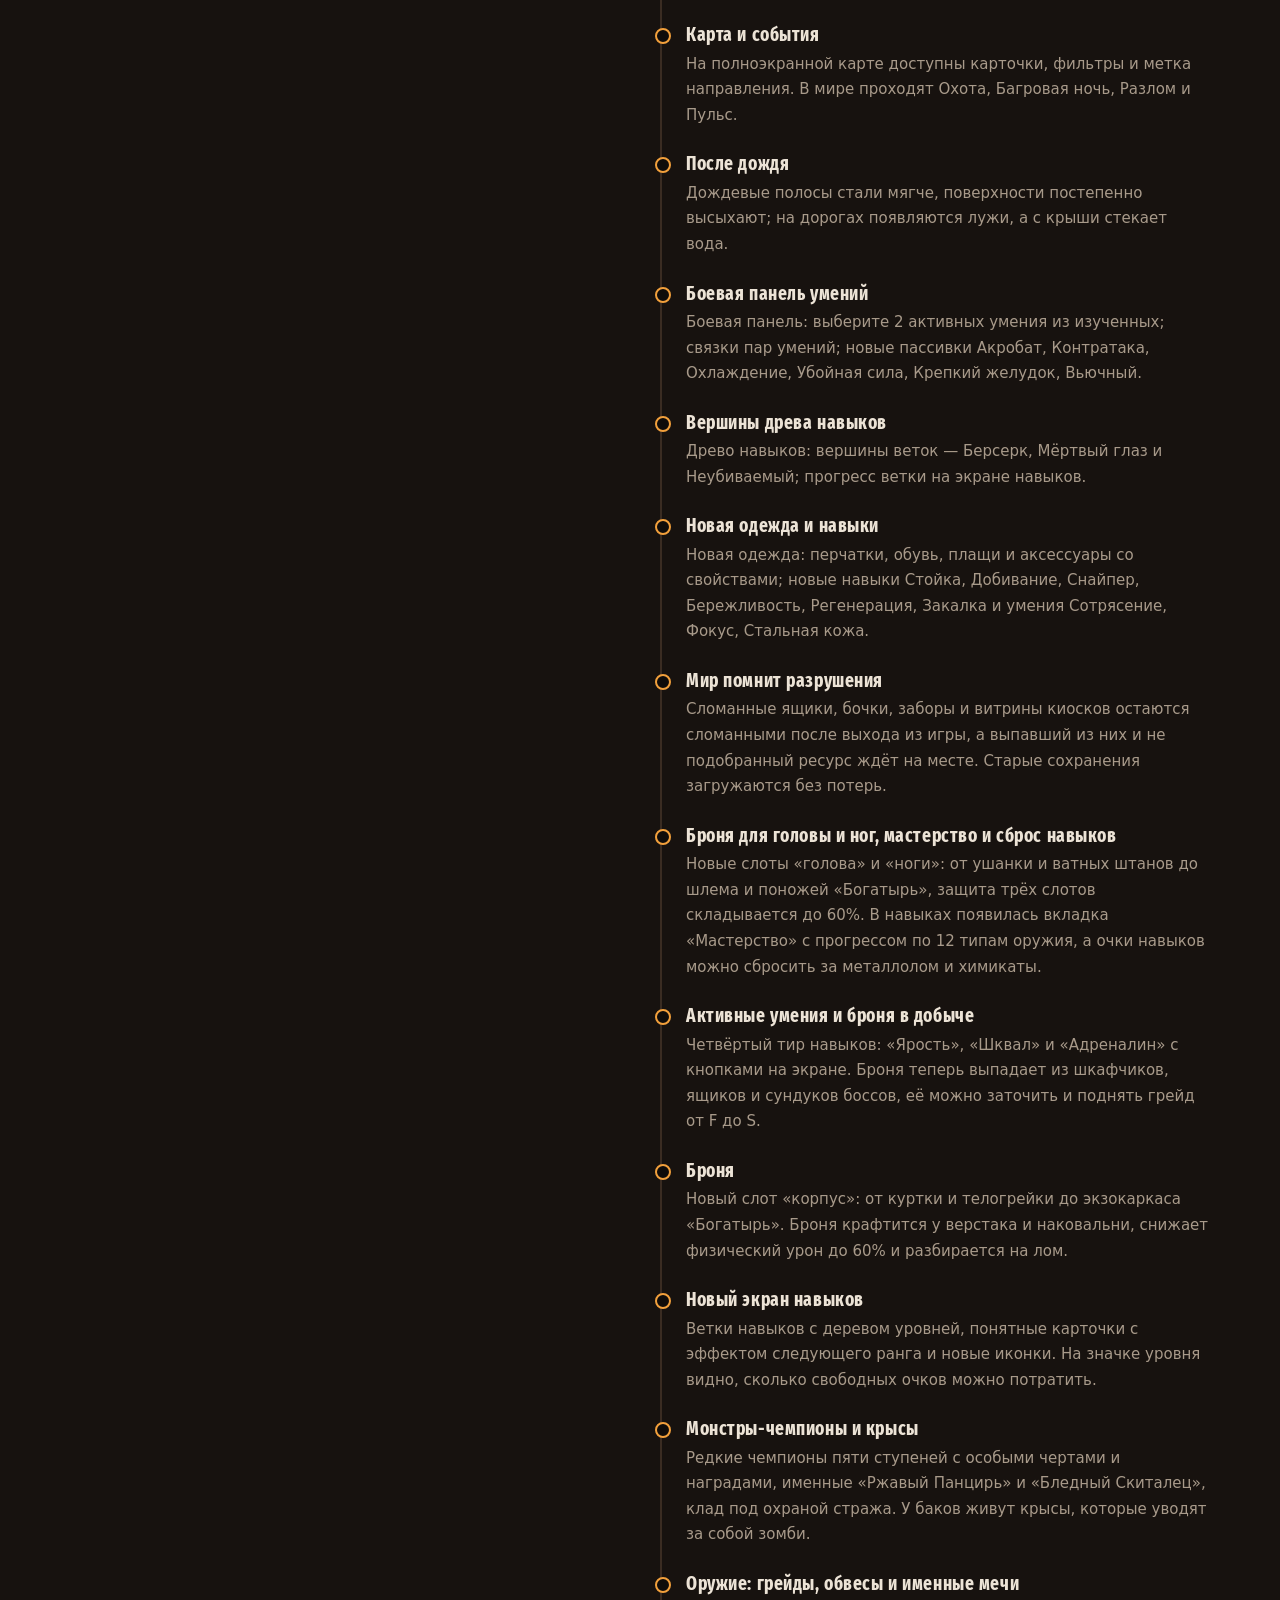
==== commit 8890c4fa: "Обновить экран экипировки Source: e2a3f1bb735ecdfed4aaec1895fb000c4baa63ef" ====
--- a/index.html
+++ b/index.html
@@ -415,6 +415,7 @@
 <section id="news" style="background:var(--bg2)"><div class="wrap two">
  <div><div class="eyebrow">Обновления</div><h2 class="rv">Что нового</h2><p class="lead rv">Главное из последних сборок. Полный список версий — на странице <a href="https://github.com/89244114832maxim-ai/terra-play/releases">релизов</a>.</p></div>
  <div class="log rv"><div class="ver">Ноябрь 2026</div>
+  <div class="li"><b>Экран экипировки</b><span>Осматривайте героя, броню, оружие и характеристики на одном экране; модель можно повернуть.</span></div>
   <div class="li"><b>Материалы для лагеря</b><span>Дерево, лом и ткань можно сдать из рюкзака на ближайший доступный склад одной кнопкой.</span></div>
   <div class="li"><b>Окраины</b><span>Исследуйте восемь площадок с припасами, ресурсами и записями АРЕС-7. Доска в лагере поможет выбрать маршрут.</span></div>
   <div class="li"><b>Спасение строителя</b><span>У радиопоста или пересадки можно найти выжившего; сначала устраните охрану, затем пригласите его в лагерь.</span></div>
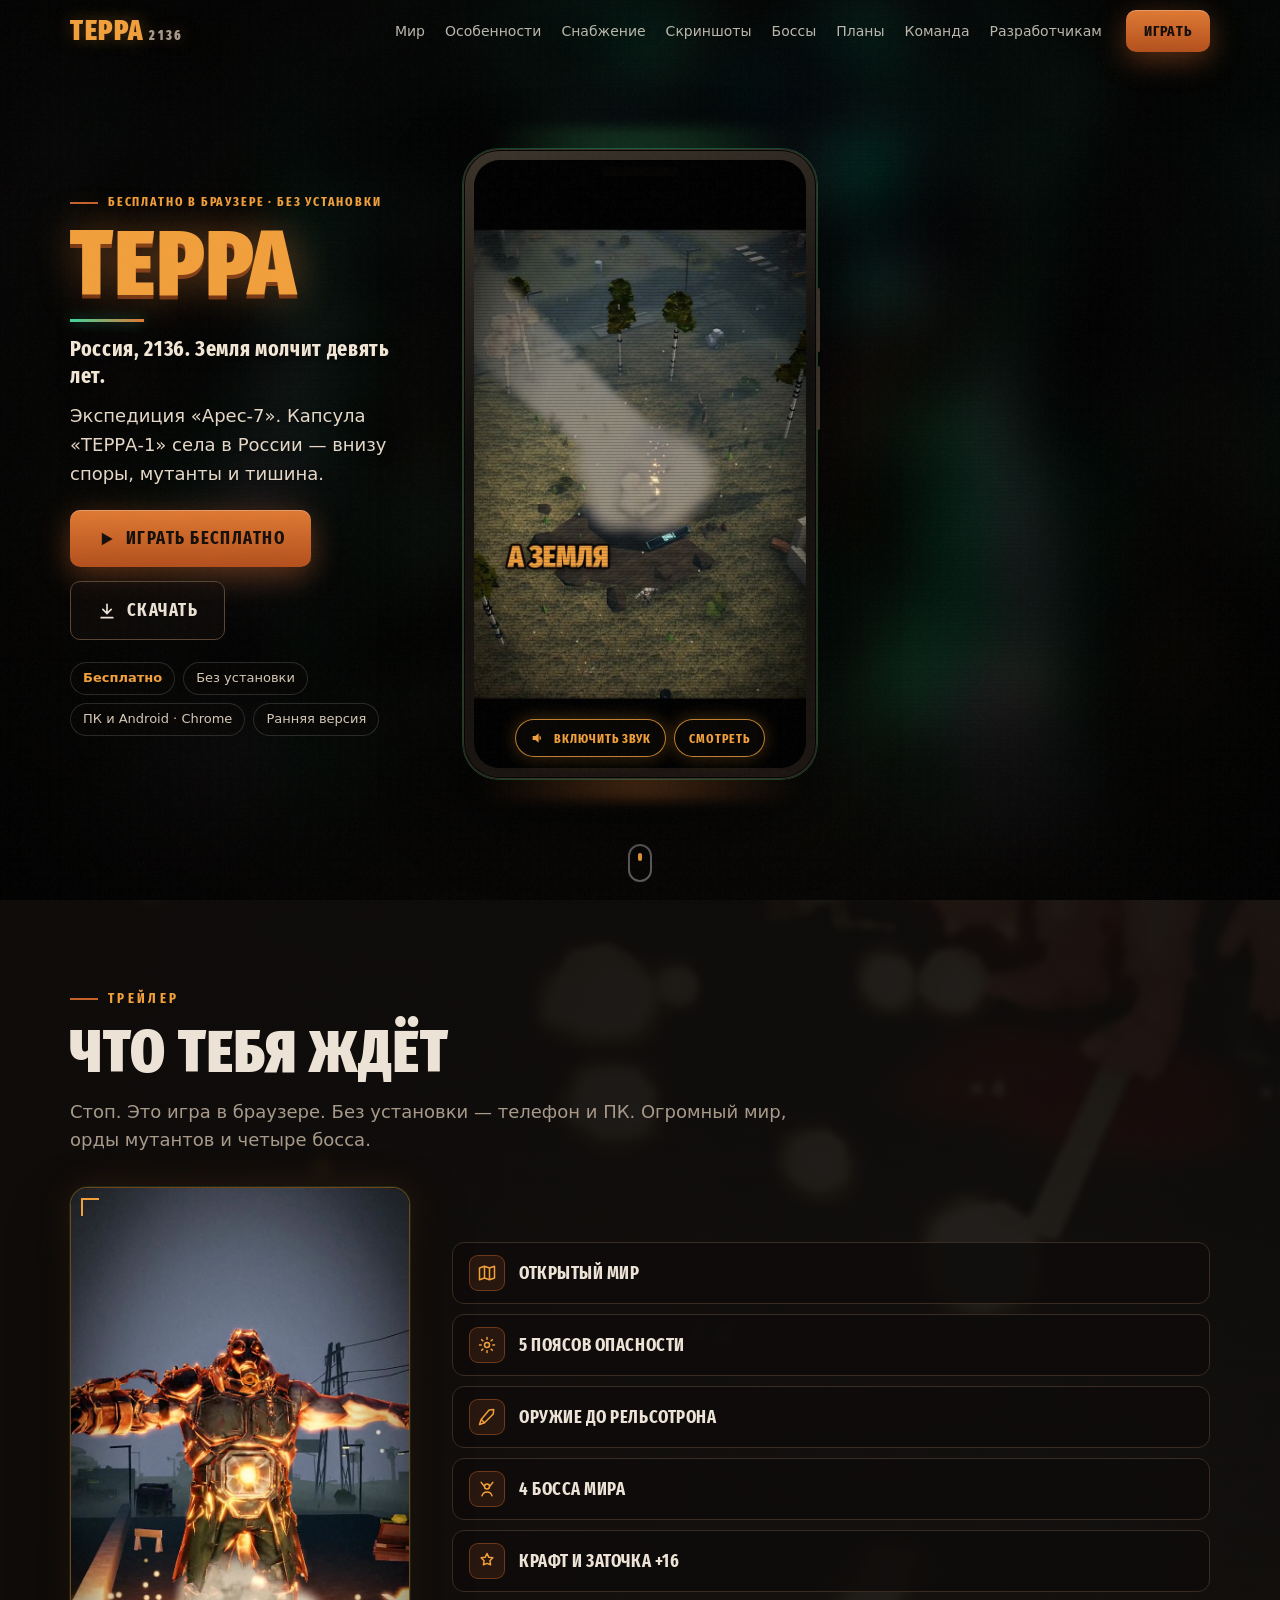
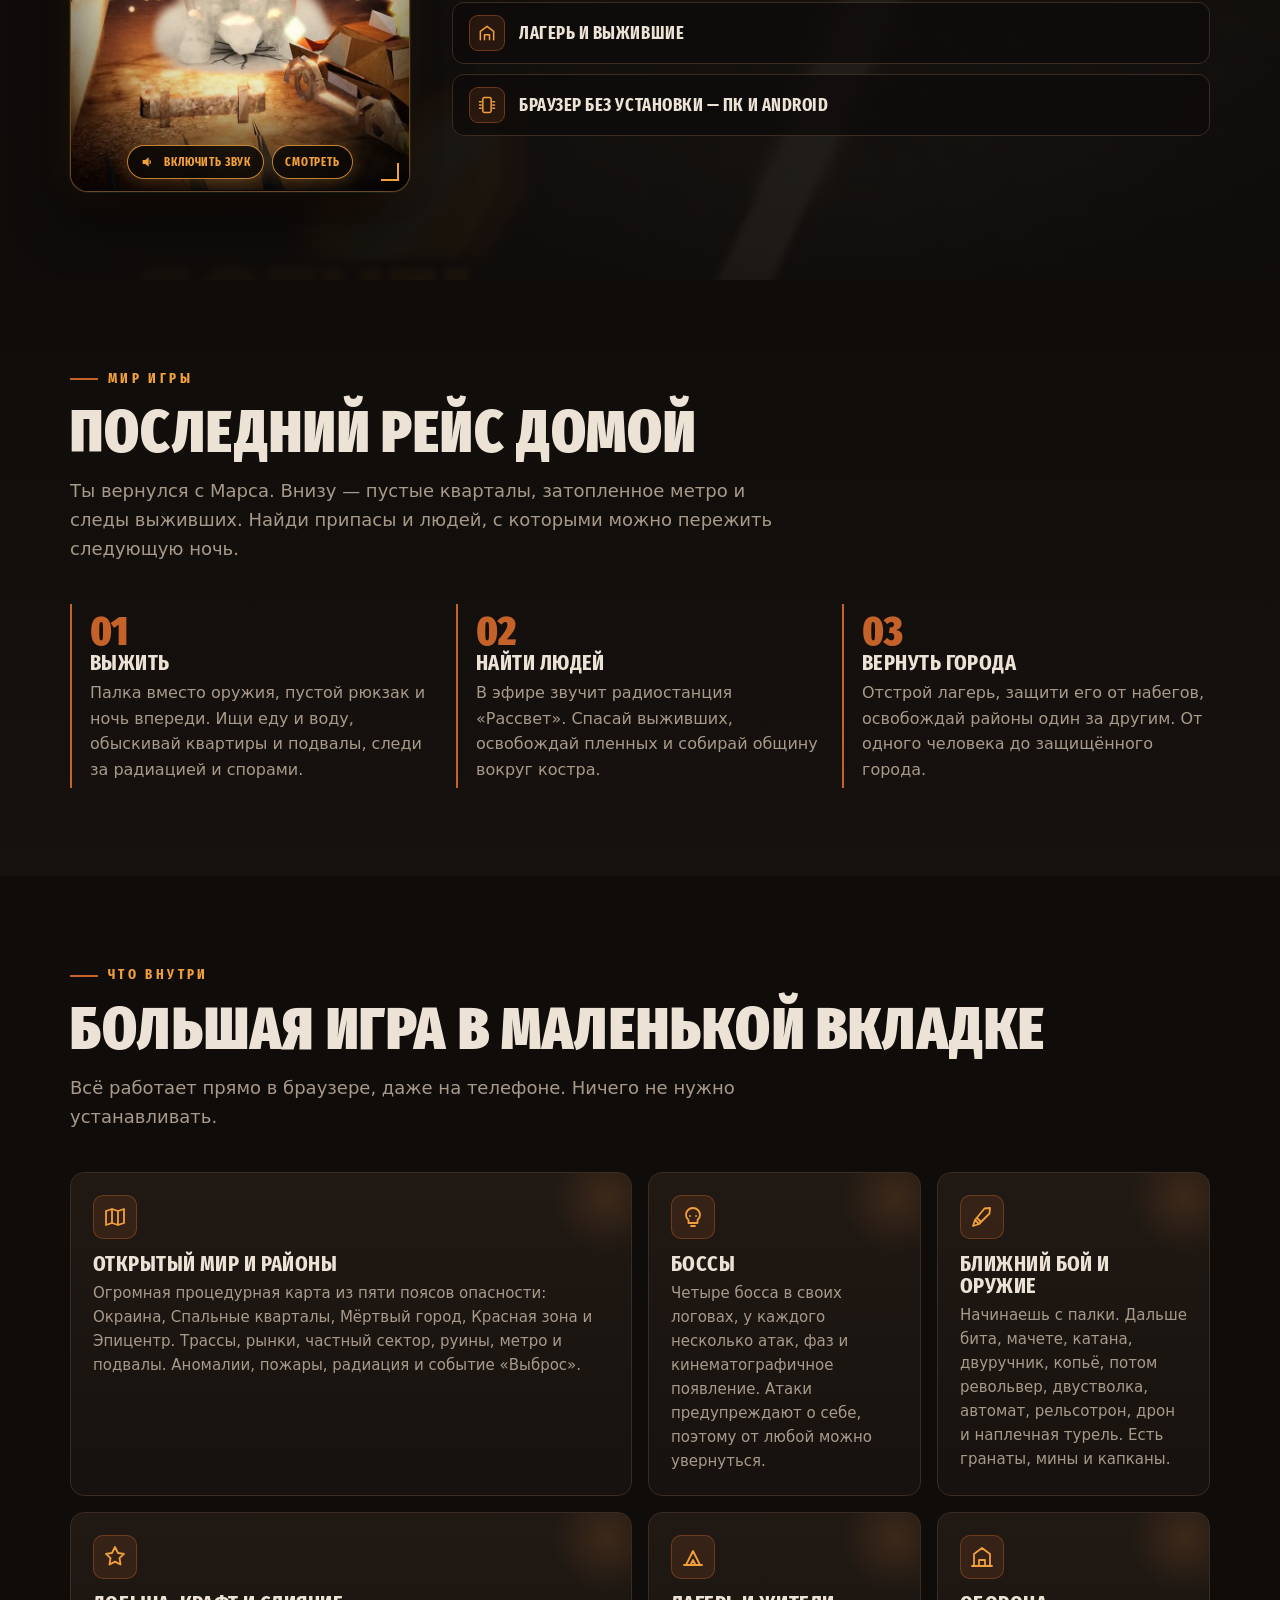
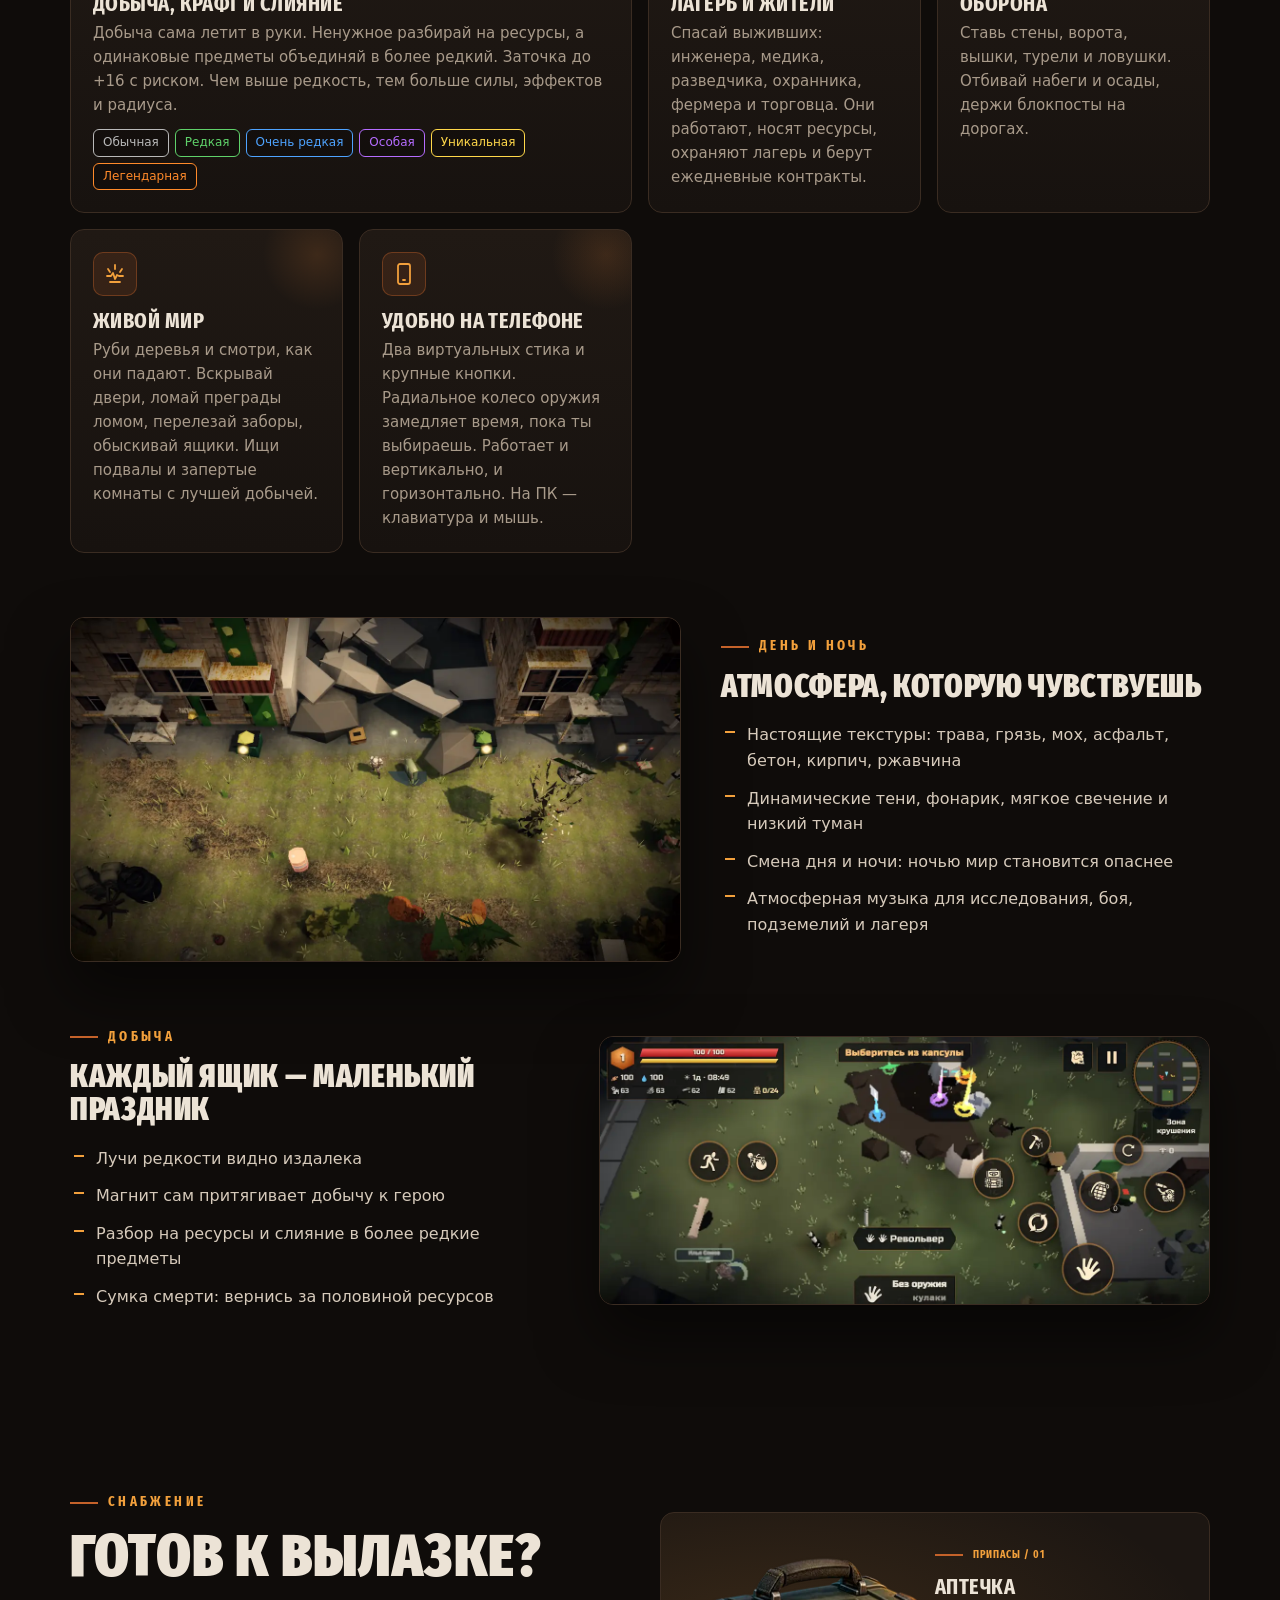
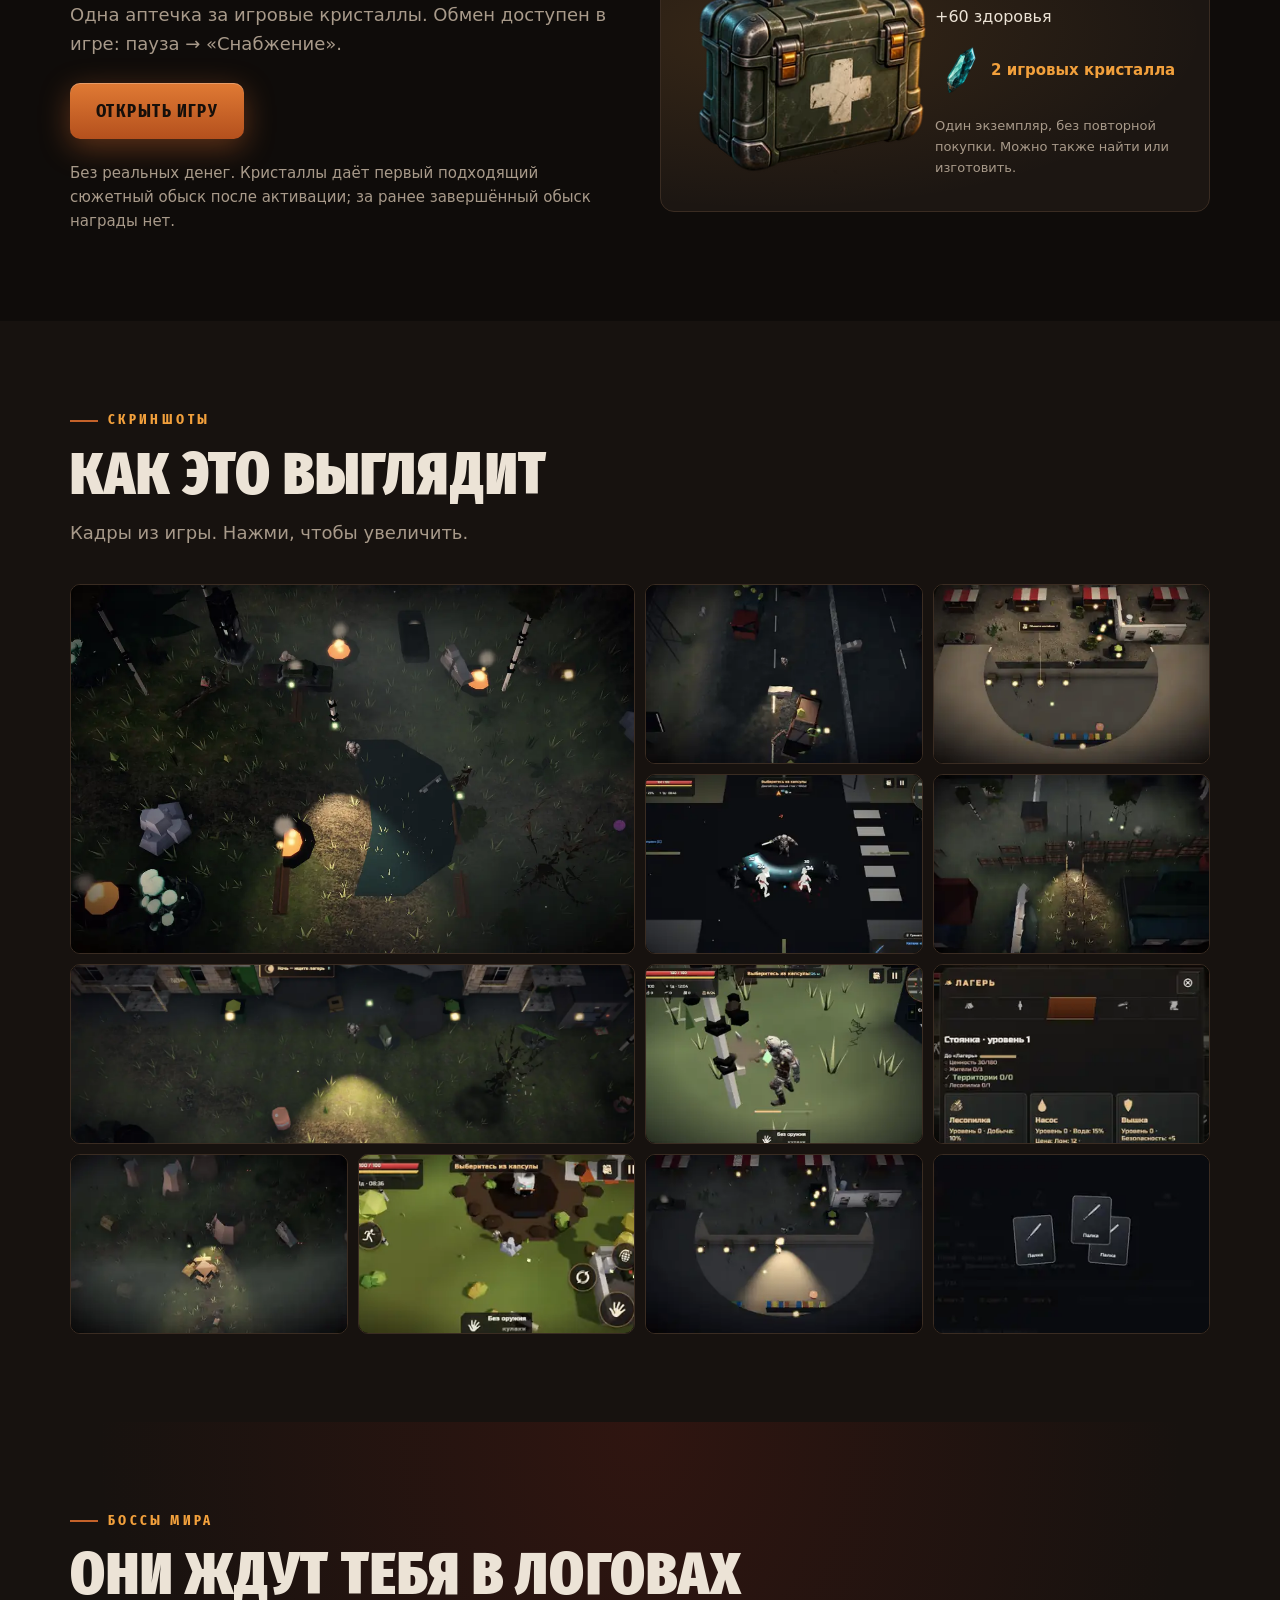
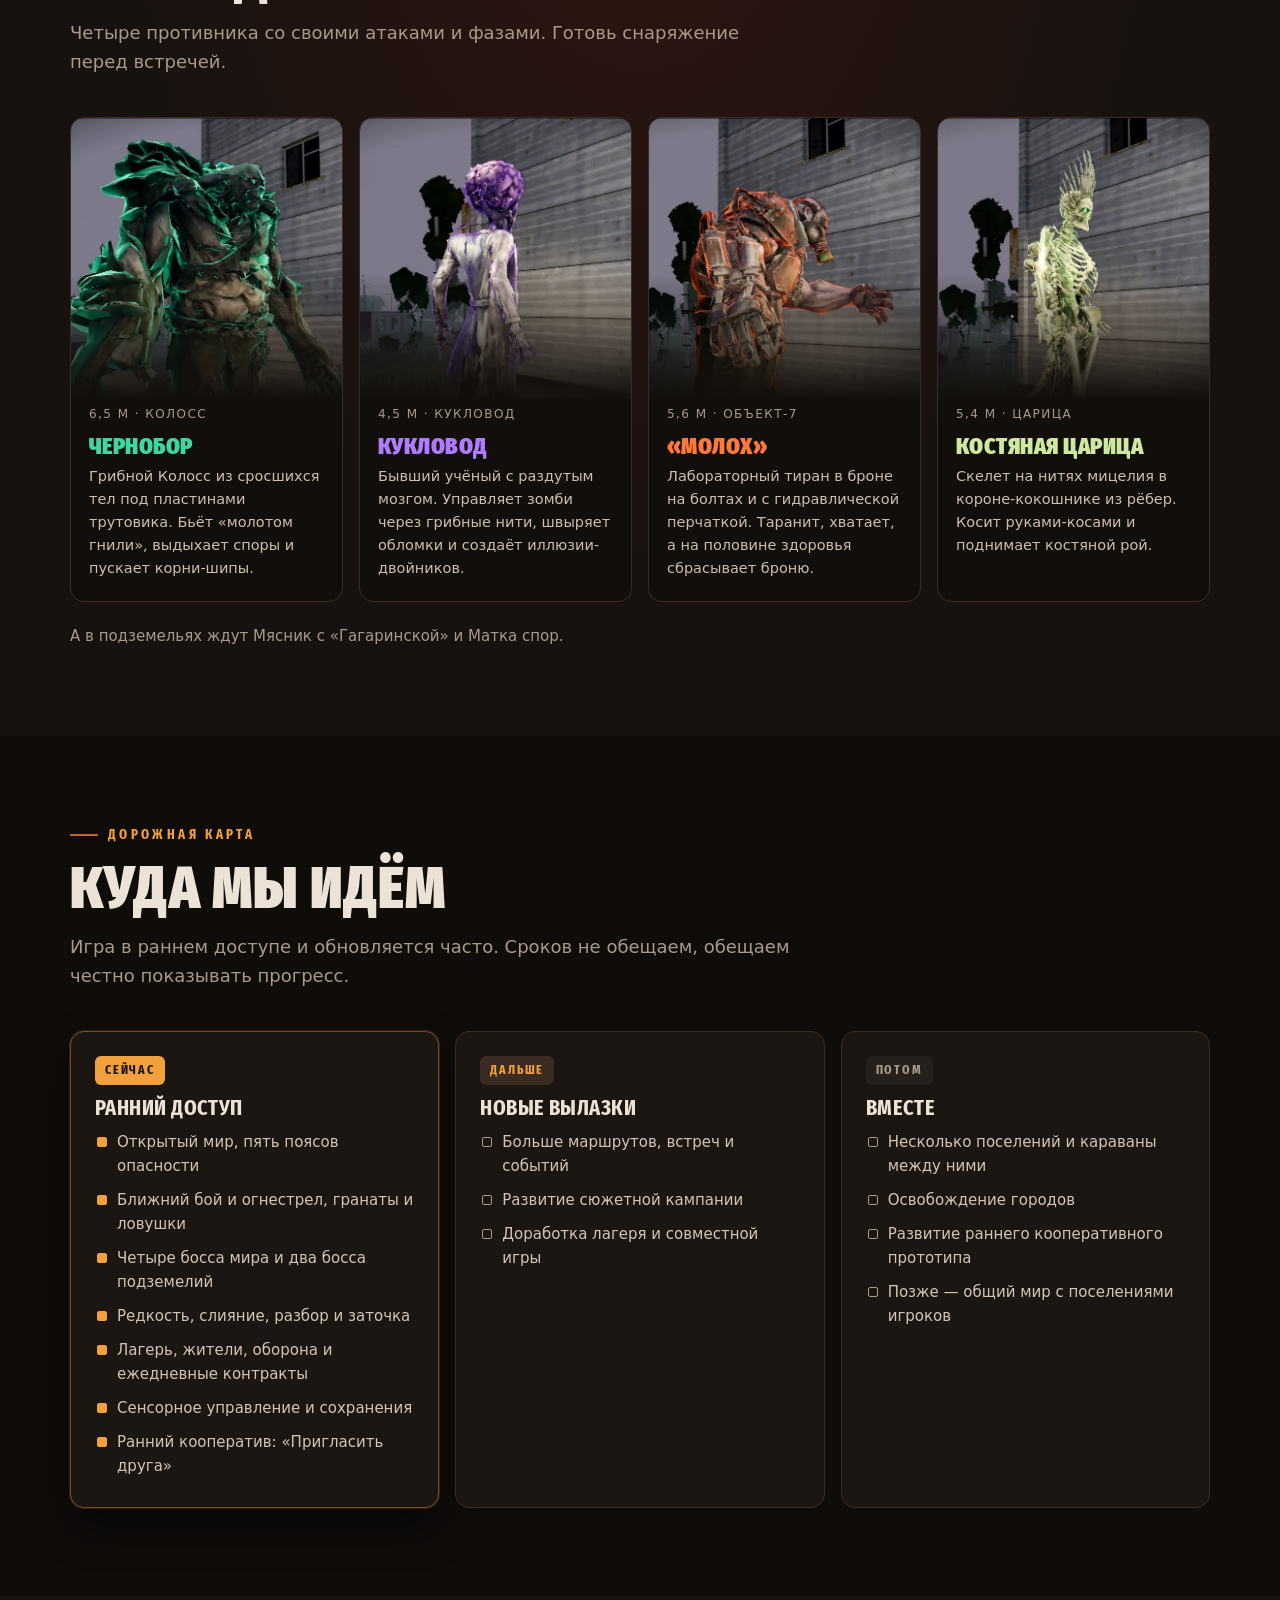
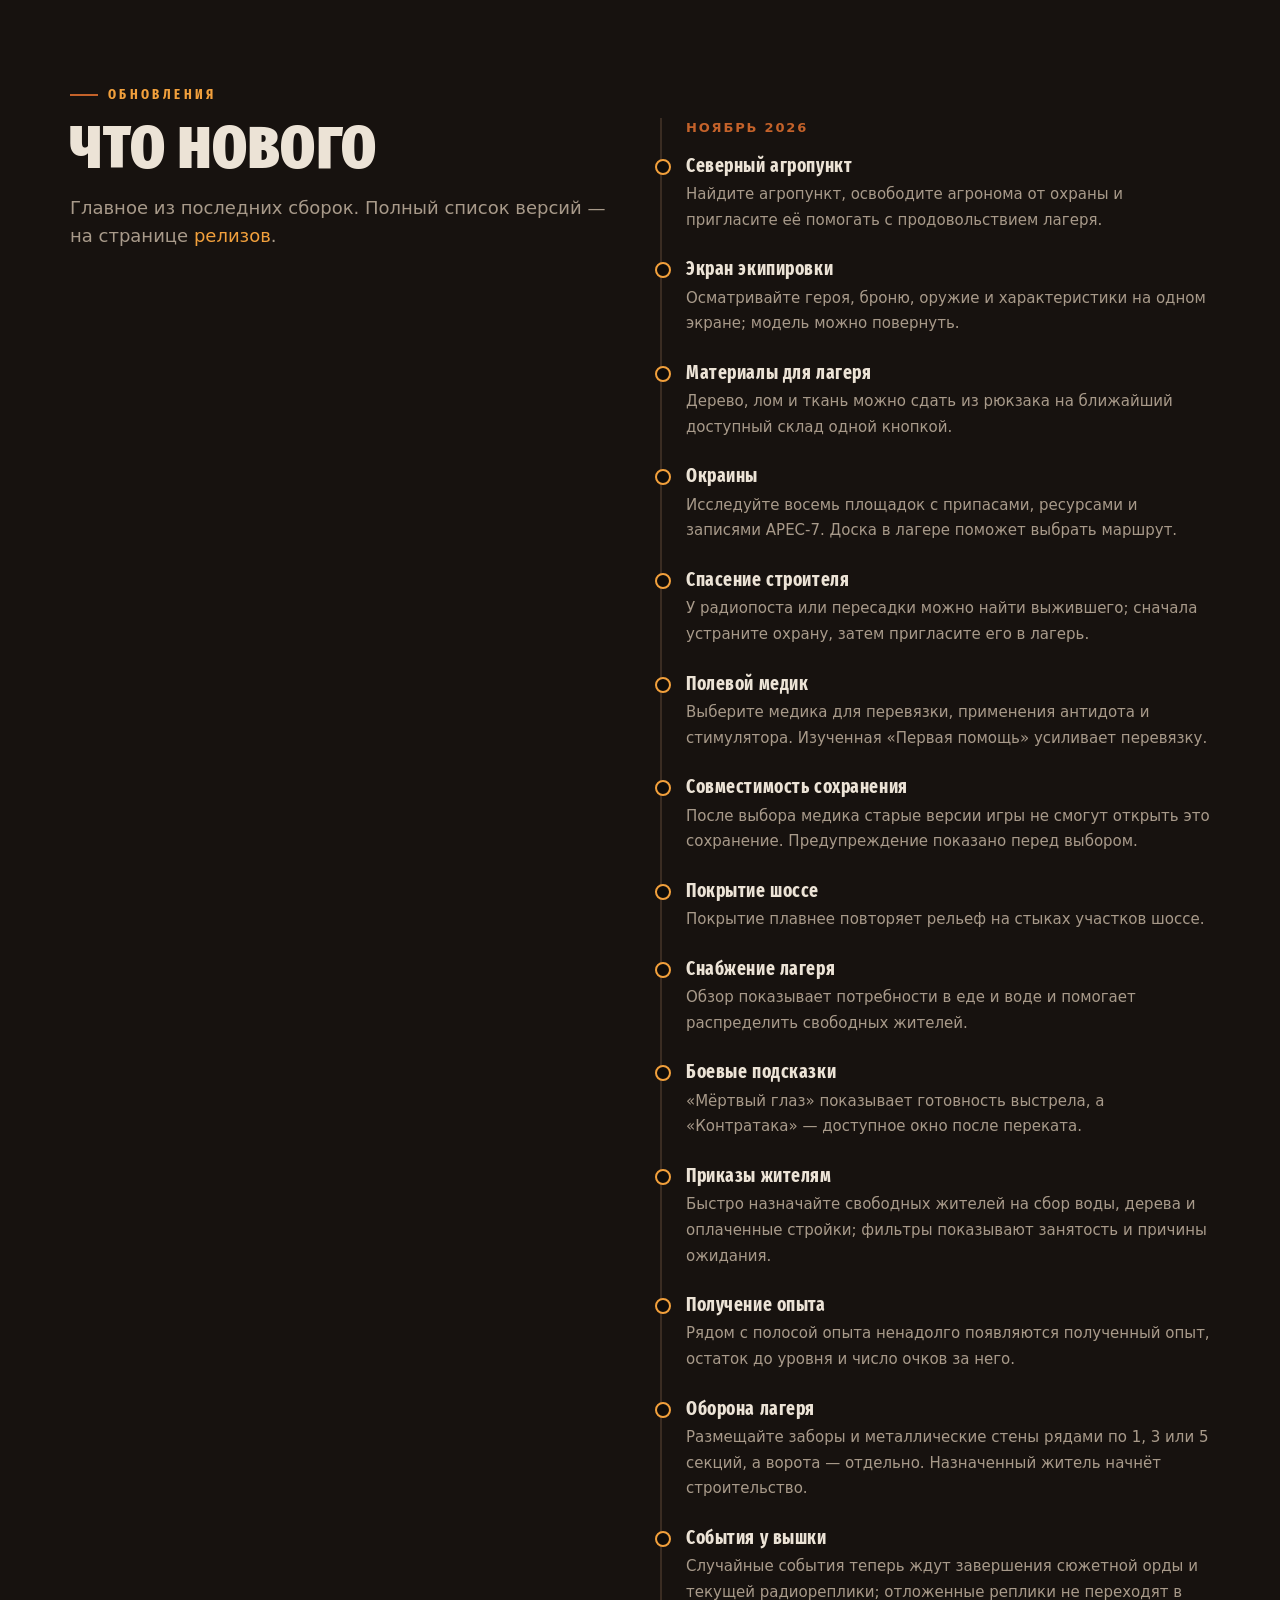
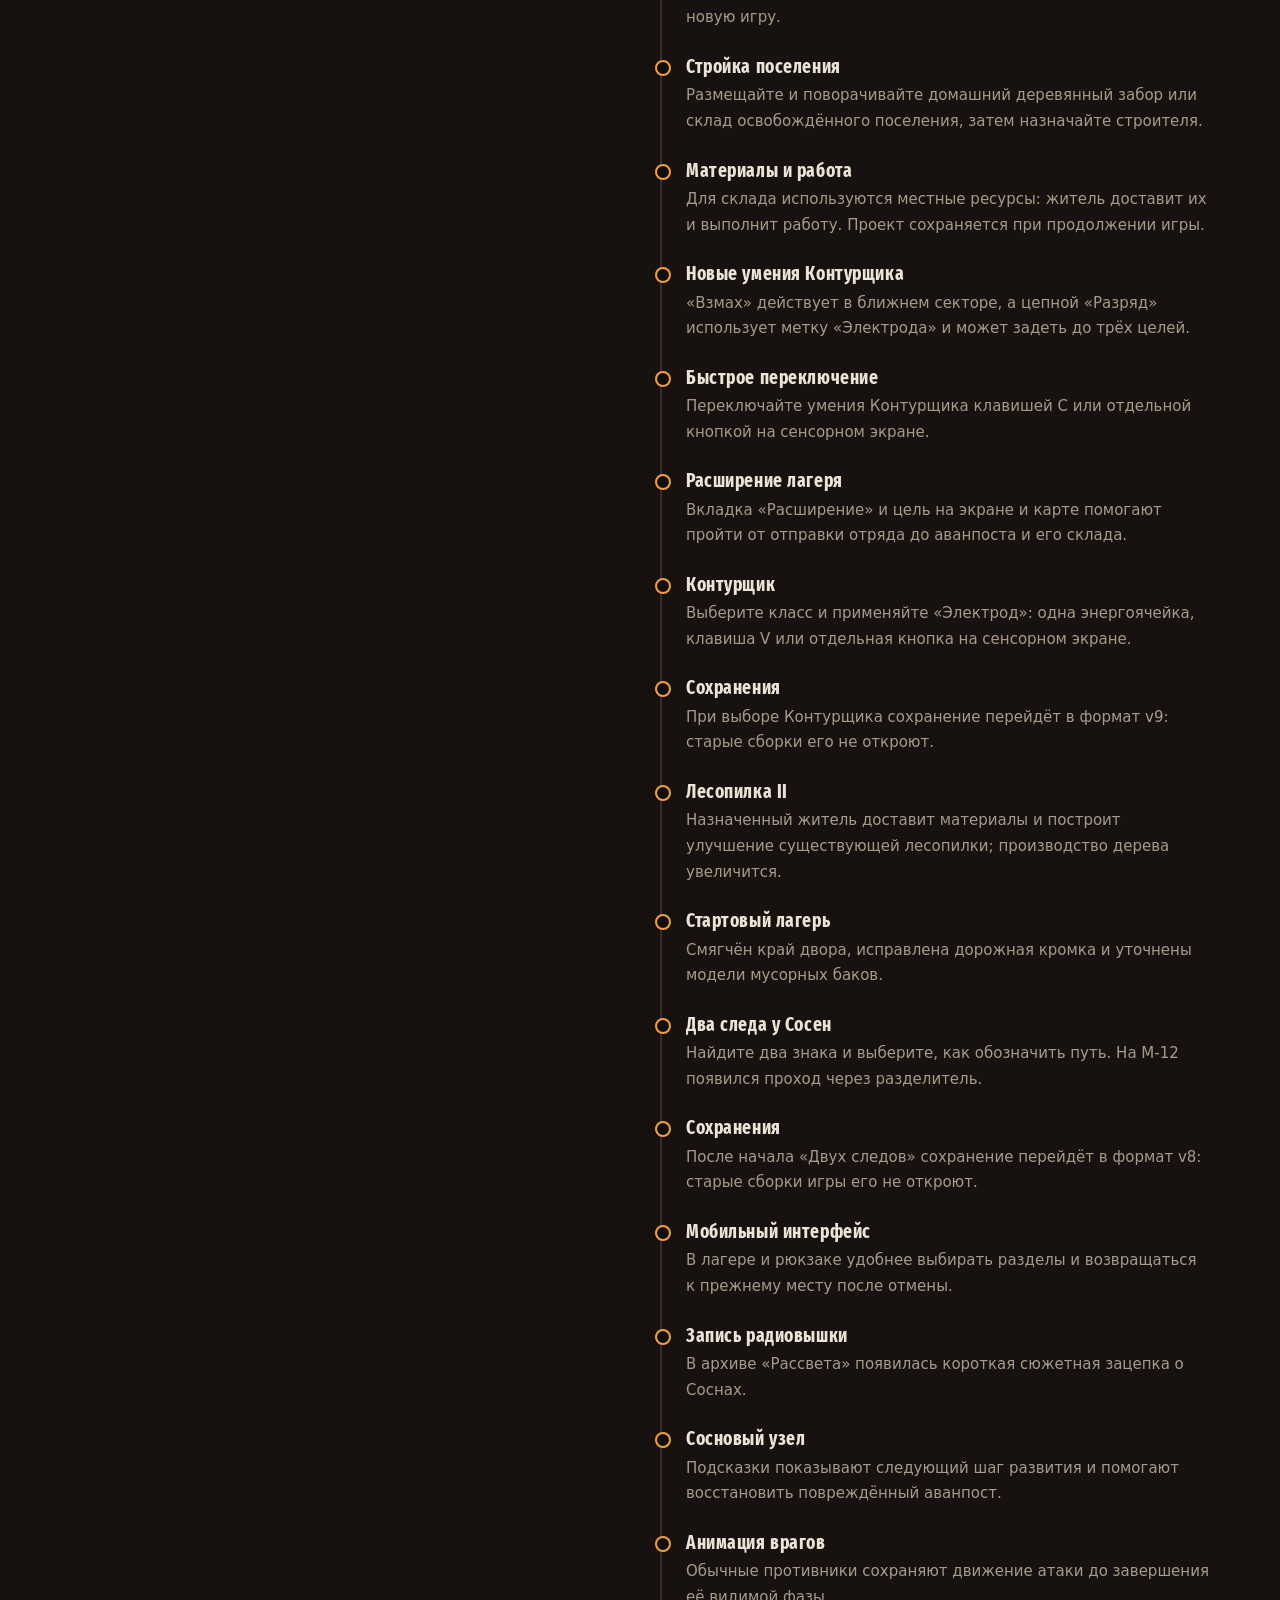
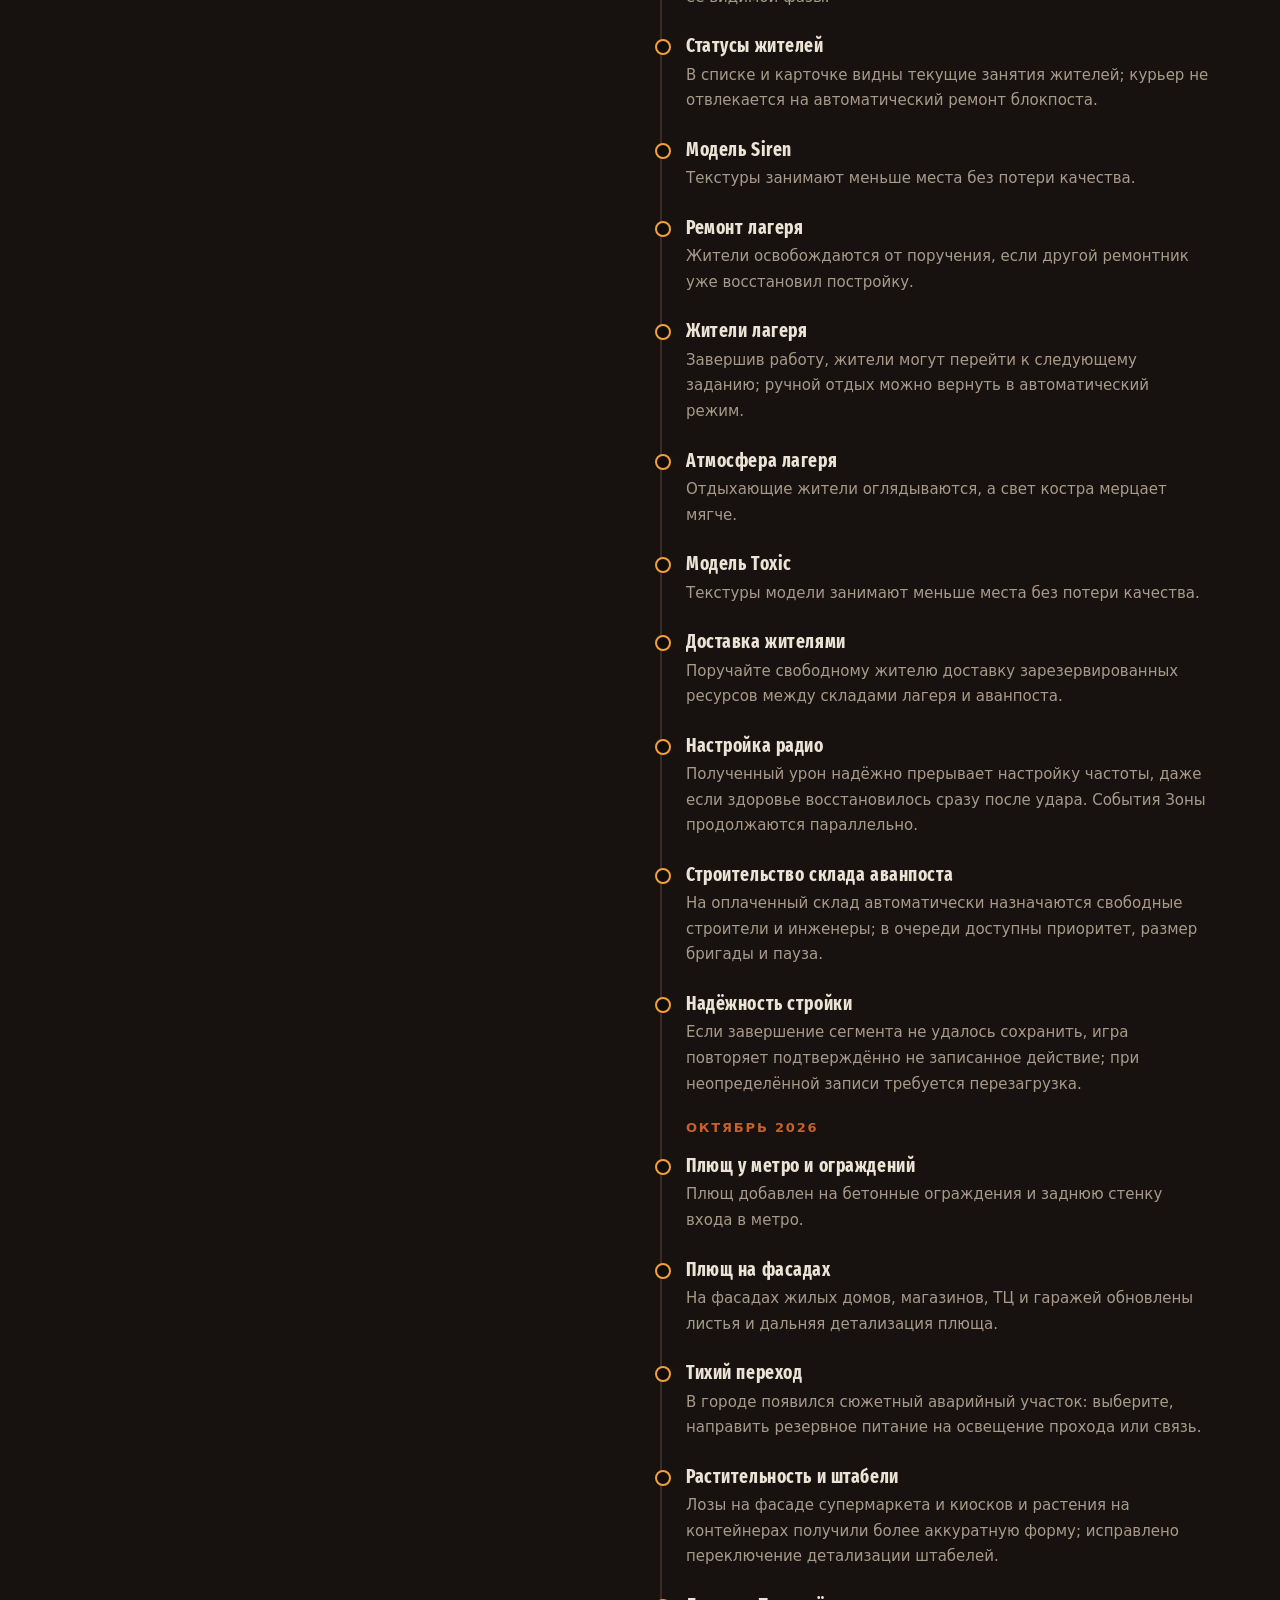
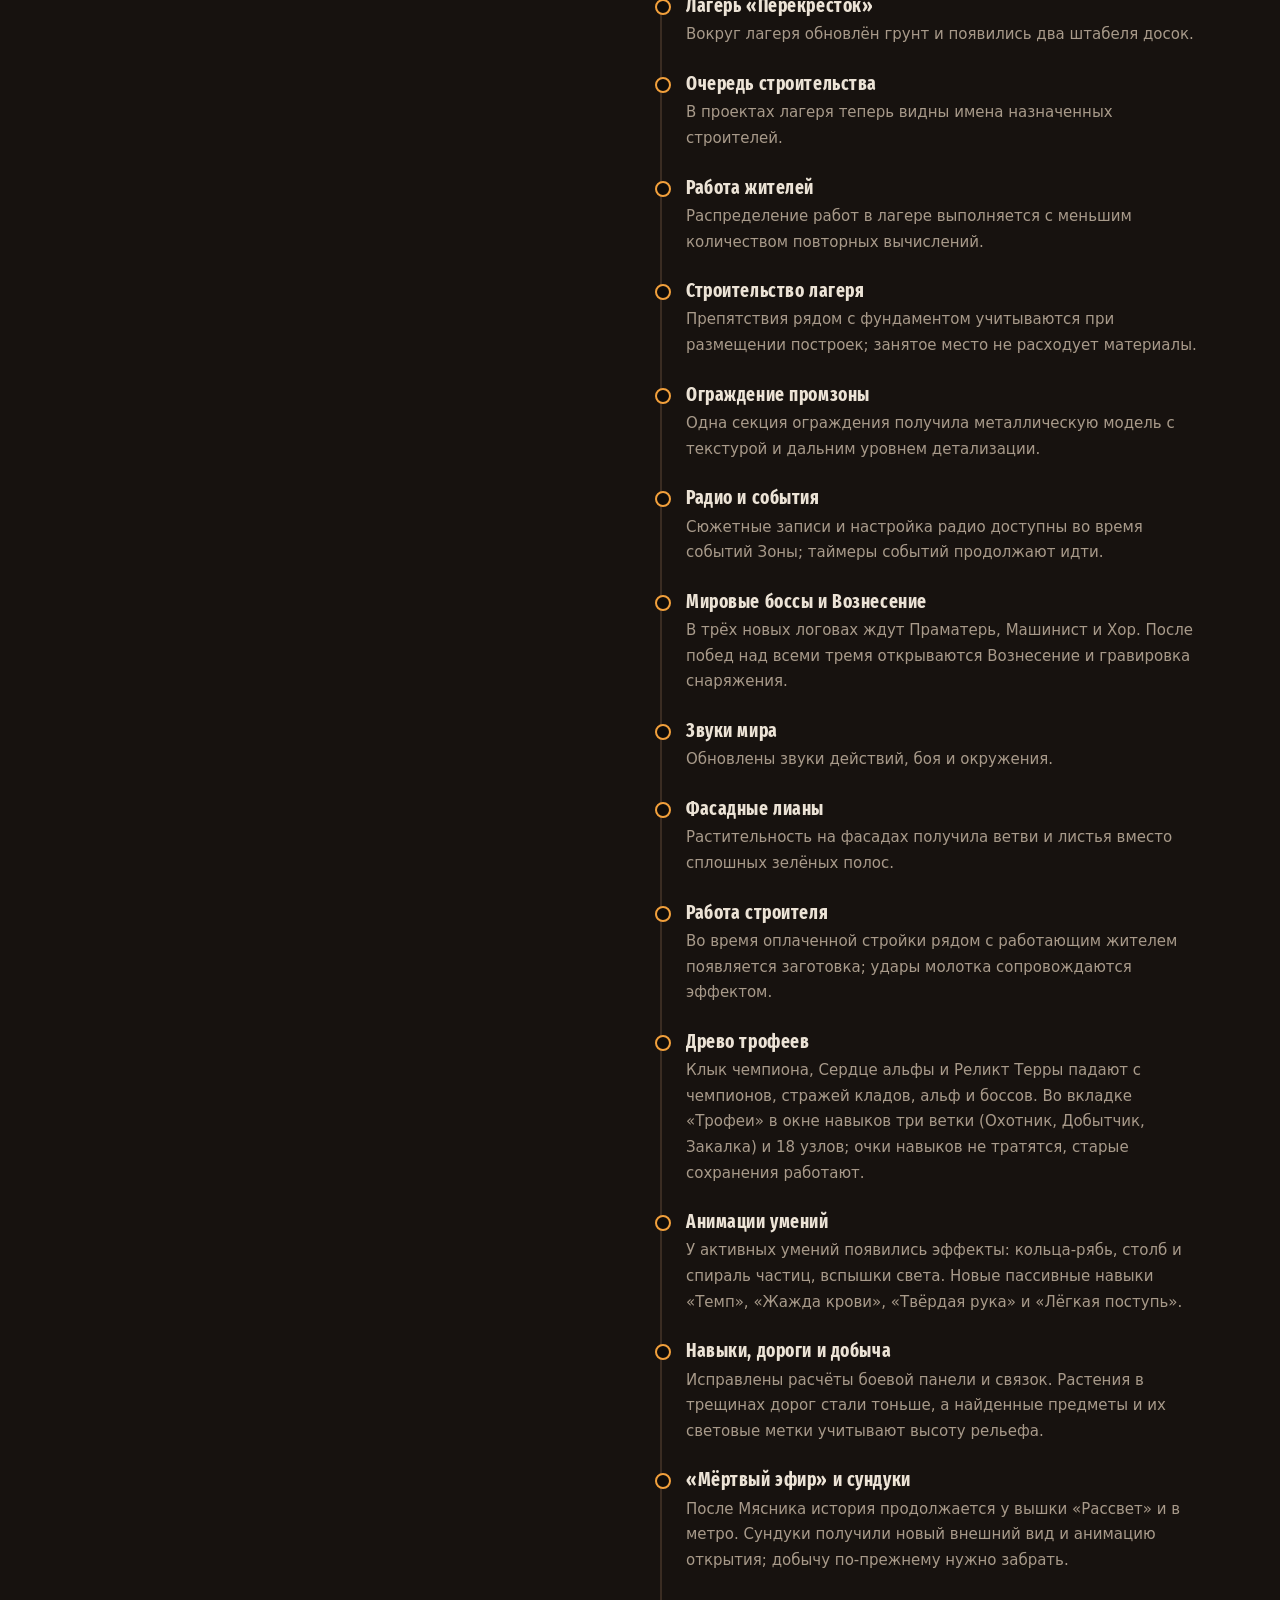
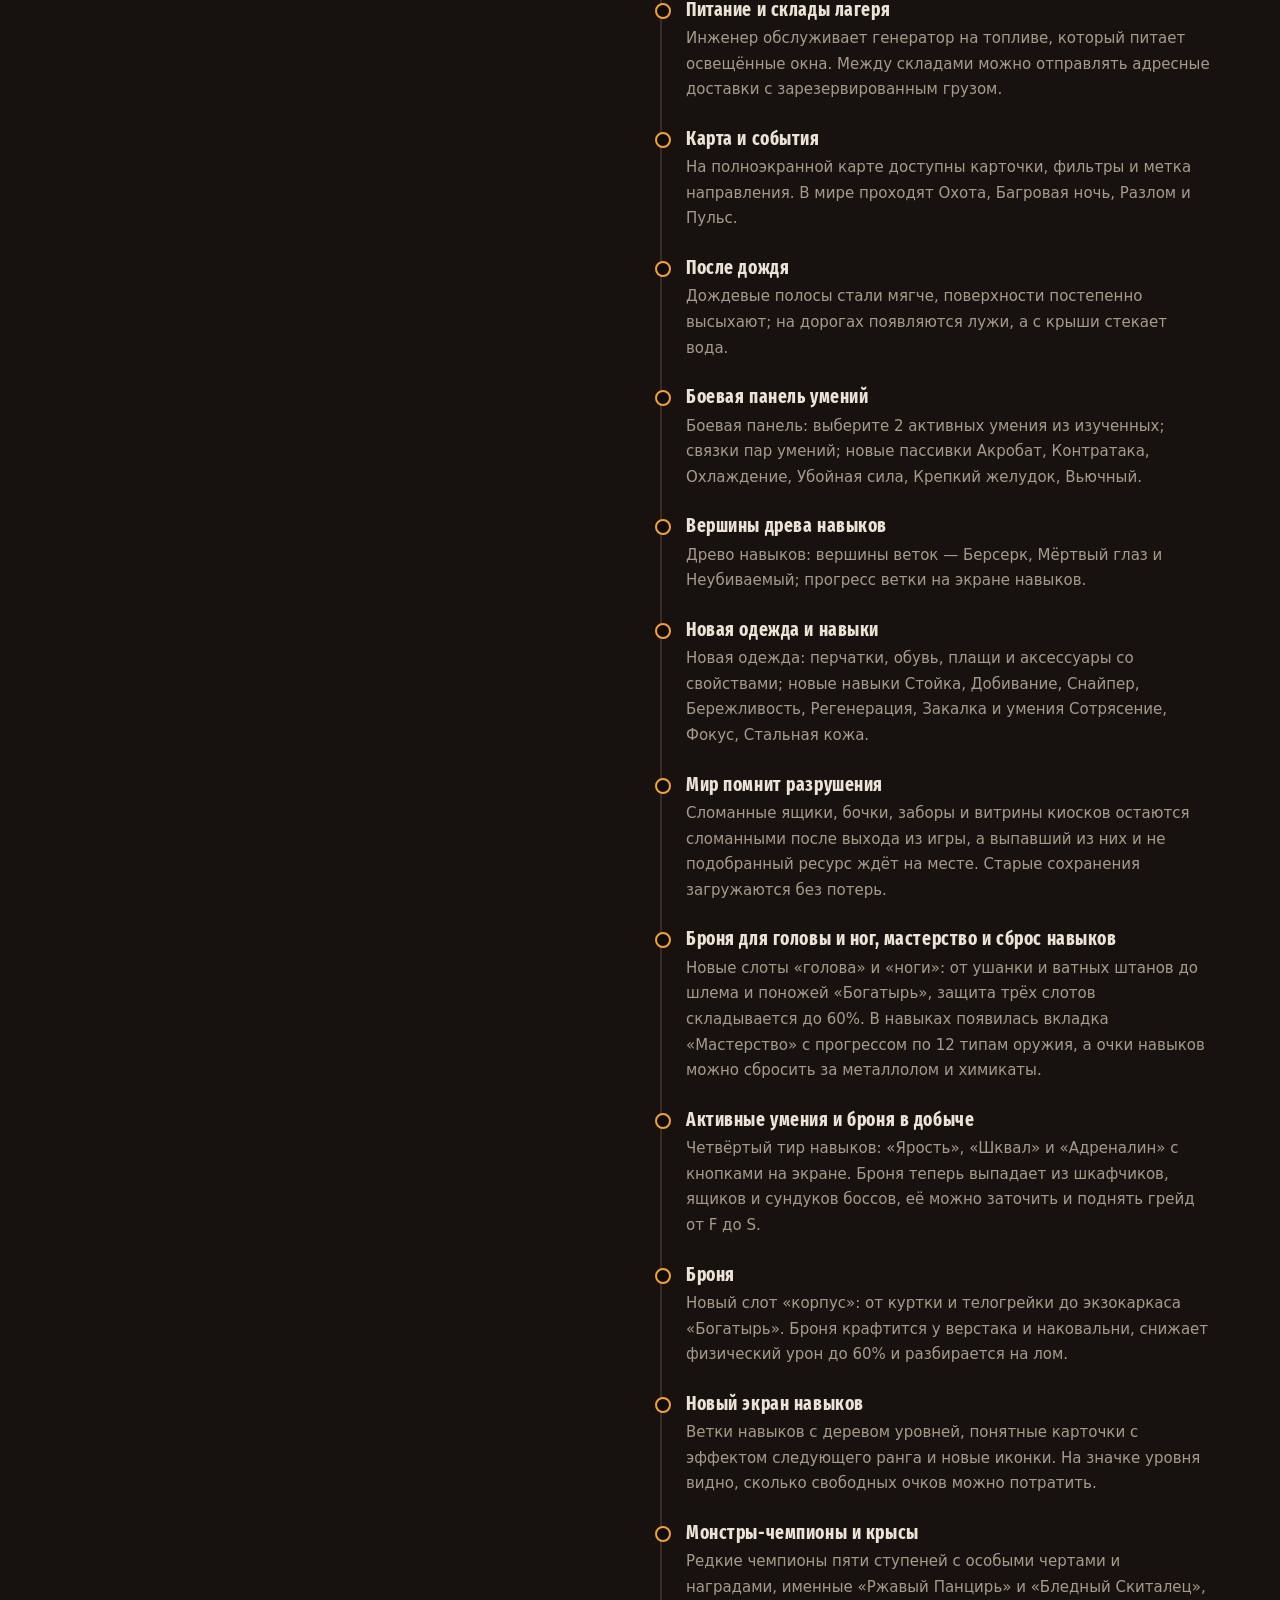
==== commit bea64da4: "Выпуск северного агропункта Источник terra: 119a4c9d21af50c6f7fca91b2b07c45ac91ac13a" ====
--- a/index.html
+++ b/index.html
@@ -415,6 +415,7 @@
 <section id="news" style="background:var(--bg2)"><div class="wrap two">
  <div><div class="eyebrow">Обновления</div><h2 class="rv">Что нового</h2><p class="lead rv">Главное из последних сборок. Полный список версий — на странице <a href="https://github.com/89244114832maxim-ai/terra-play/releases">релизов</a>.</p></div>
  <div class="log rv"><div class="ver">Ноябрь 2026</div>
+  <div class="li"><b>Северный агропункт</b><span>Найдите агропункт, освободите агронома от охраны и пригласите её помогать с продовольствием лагеря.</span></div>
   <div class="li"><b>Экран экипировки</b><span>Осматривайте героя, броню, оружие и характеристики на одном экране; модель можно повернуть.</span></div>
   <div class="li"><b>Материалы для лагеря</b><span>Дерево, лом и ткань можно сдать из рюкзака на ближайший доступный склад одной кнопкой.</span></div>
   <div class="li"><b>Окраины</b><span>Исследуйте восемь площадок с припасами, ресурсами и записями АРЕС-7. Доска в лагере поможет выбрать маршрут.</span></div>
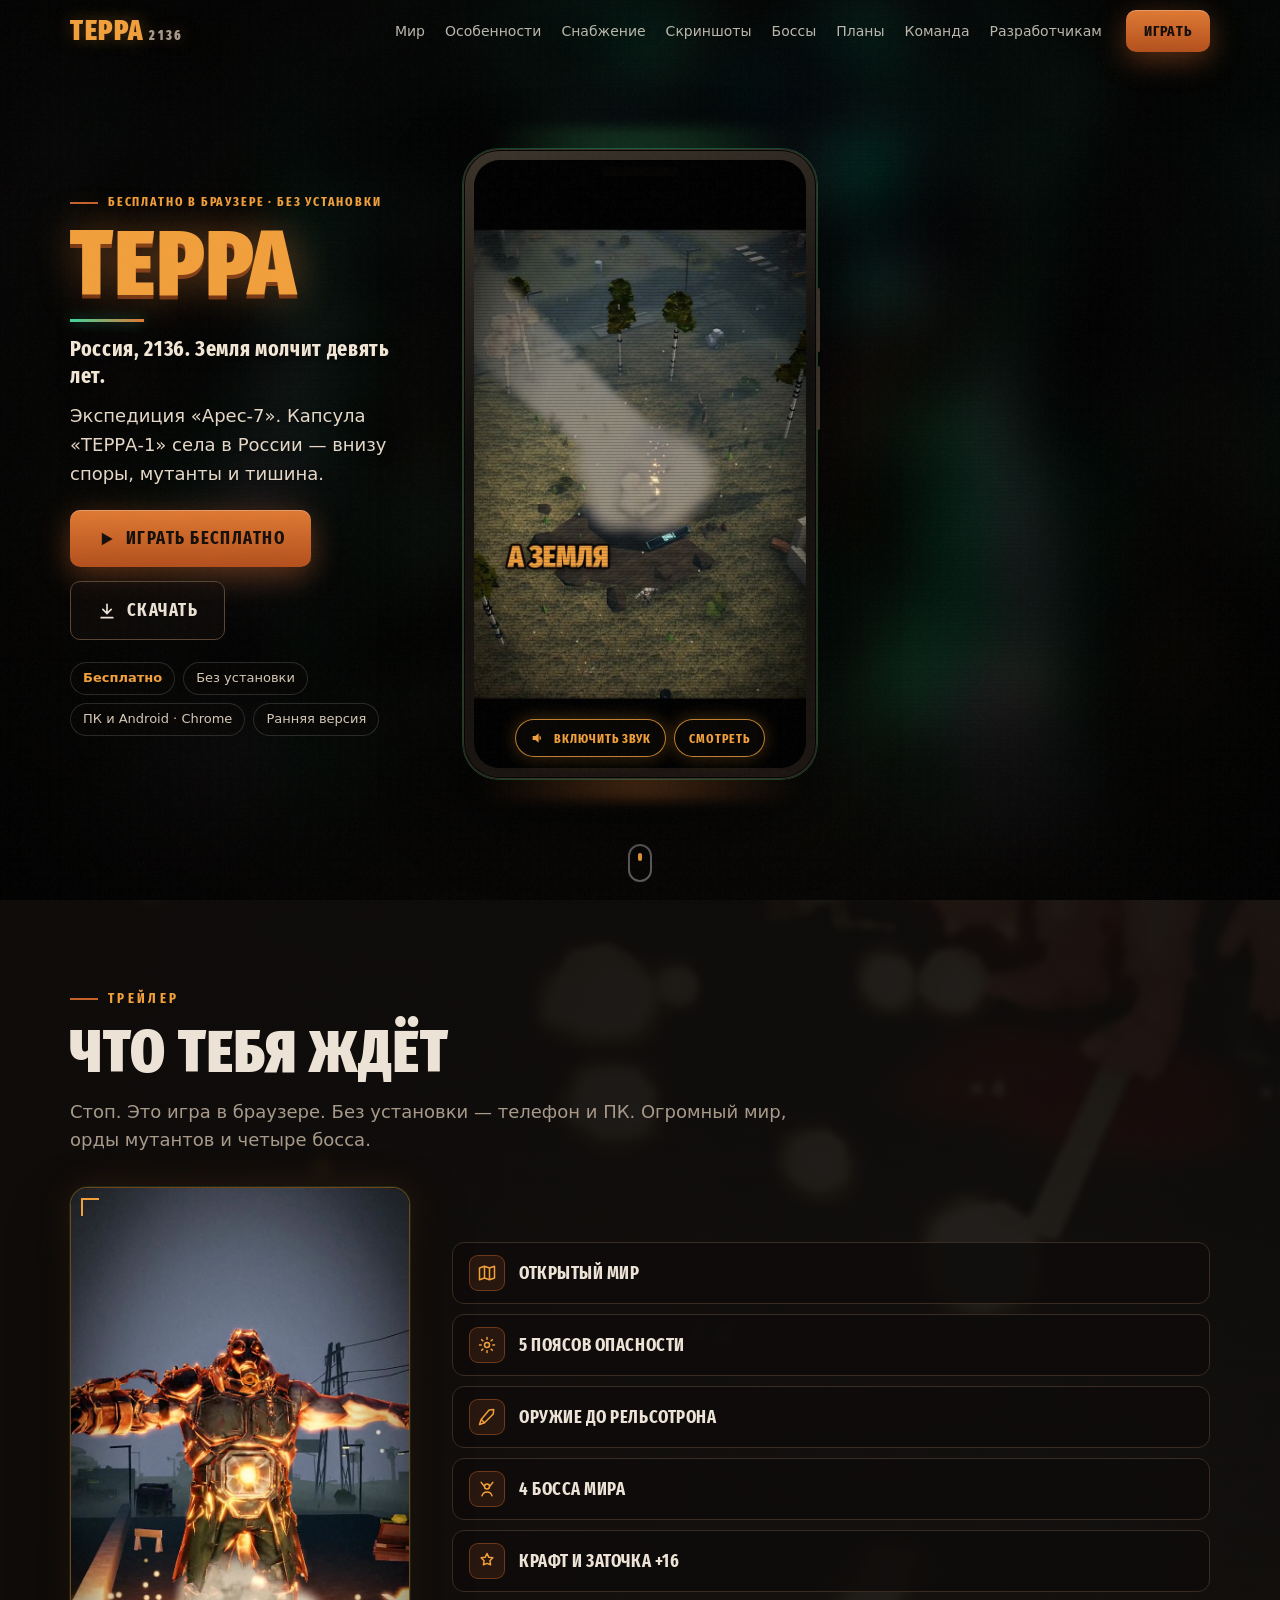
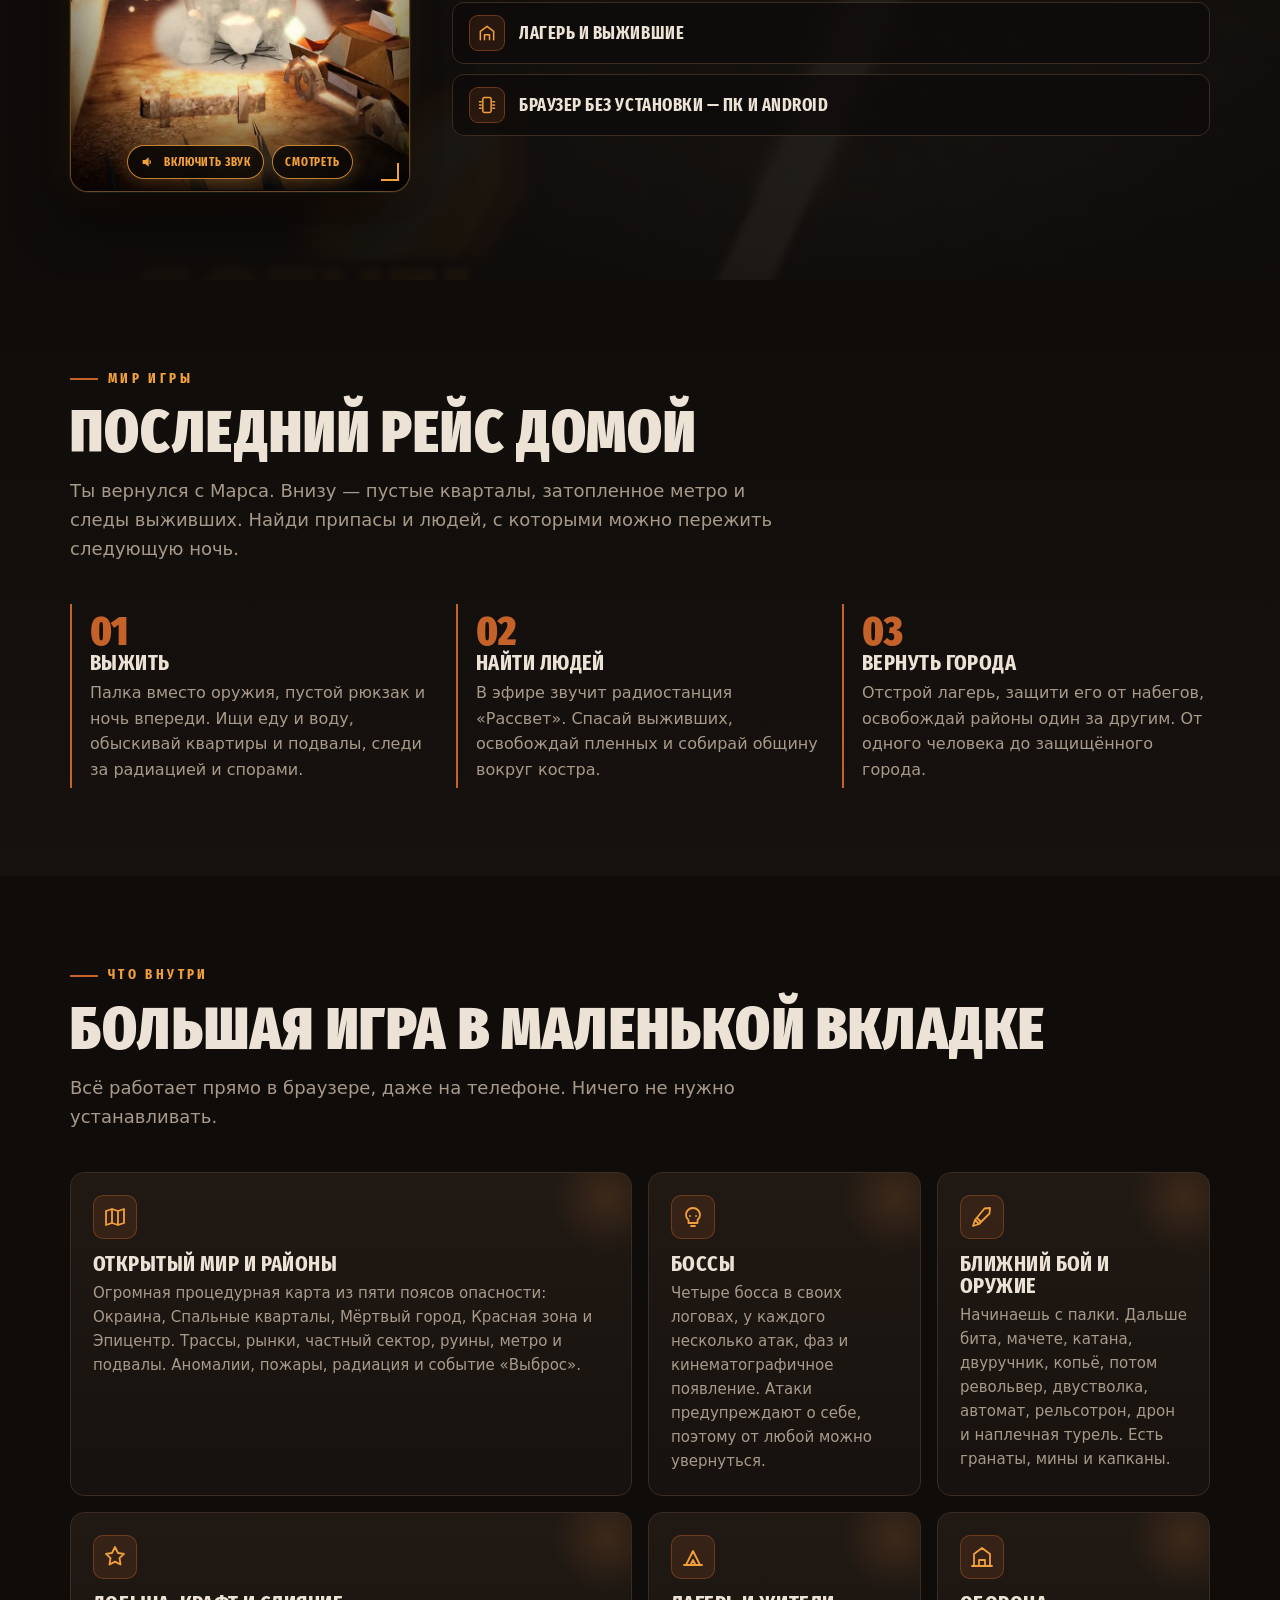
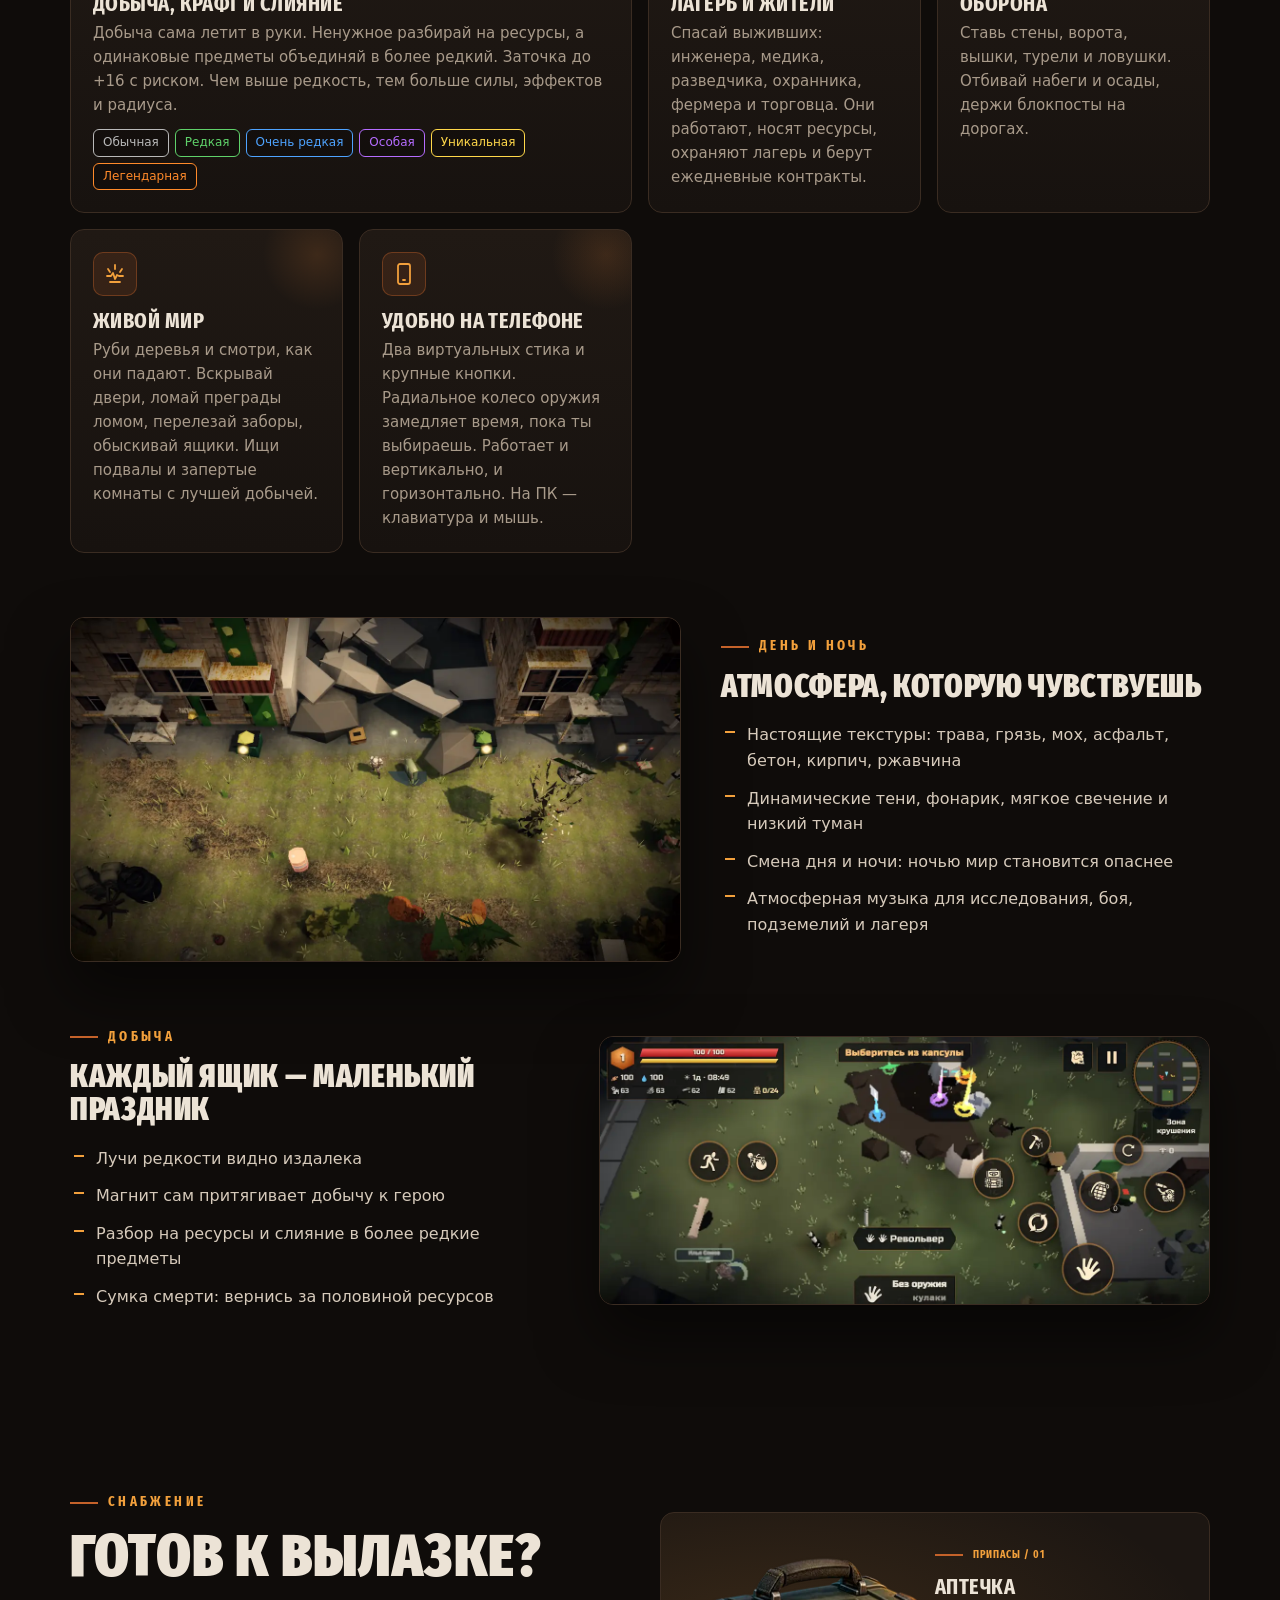
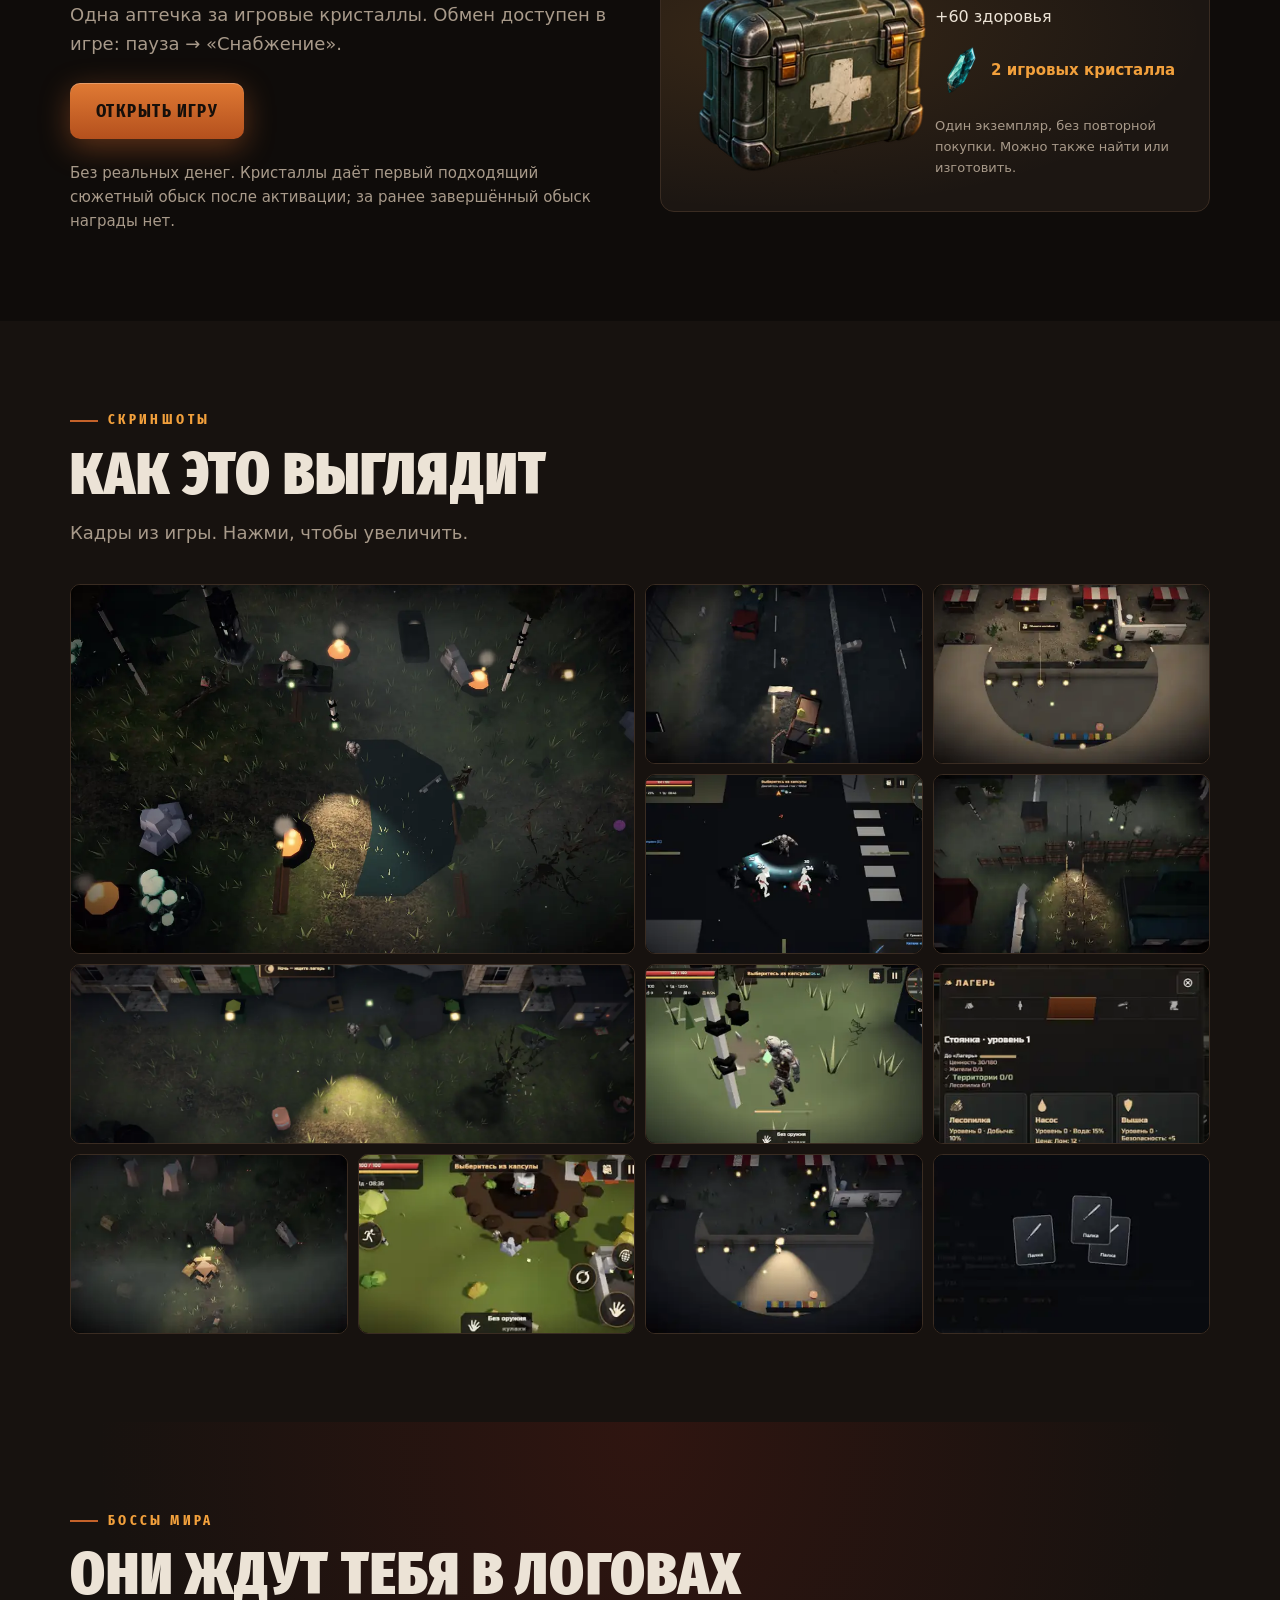
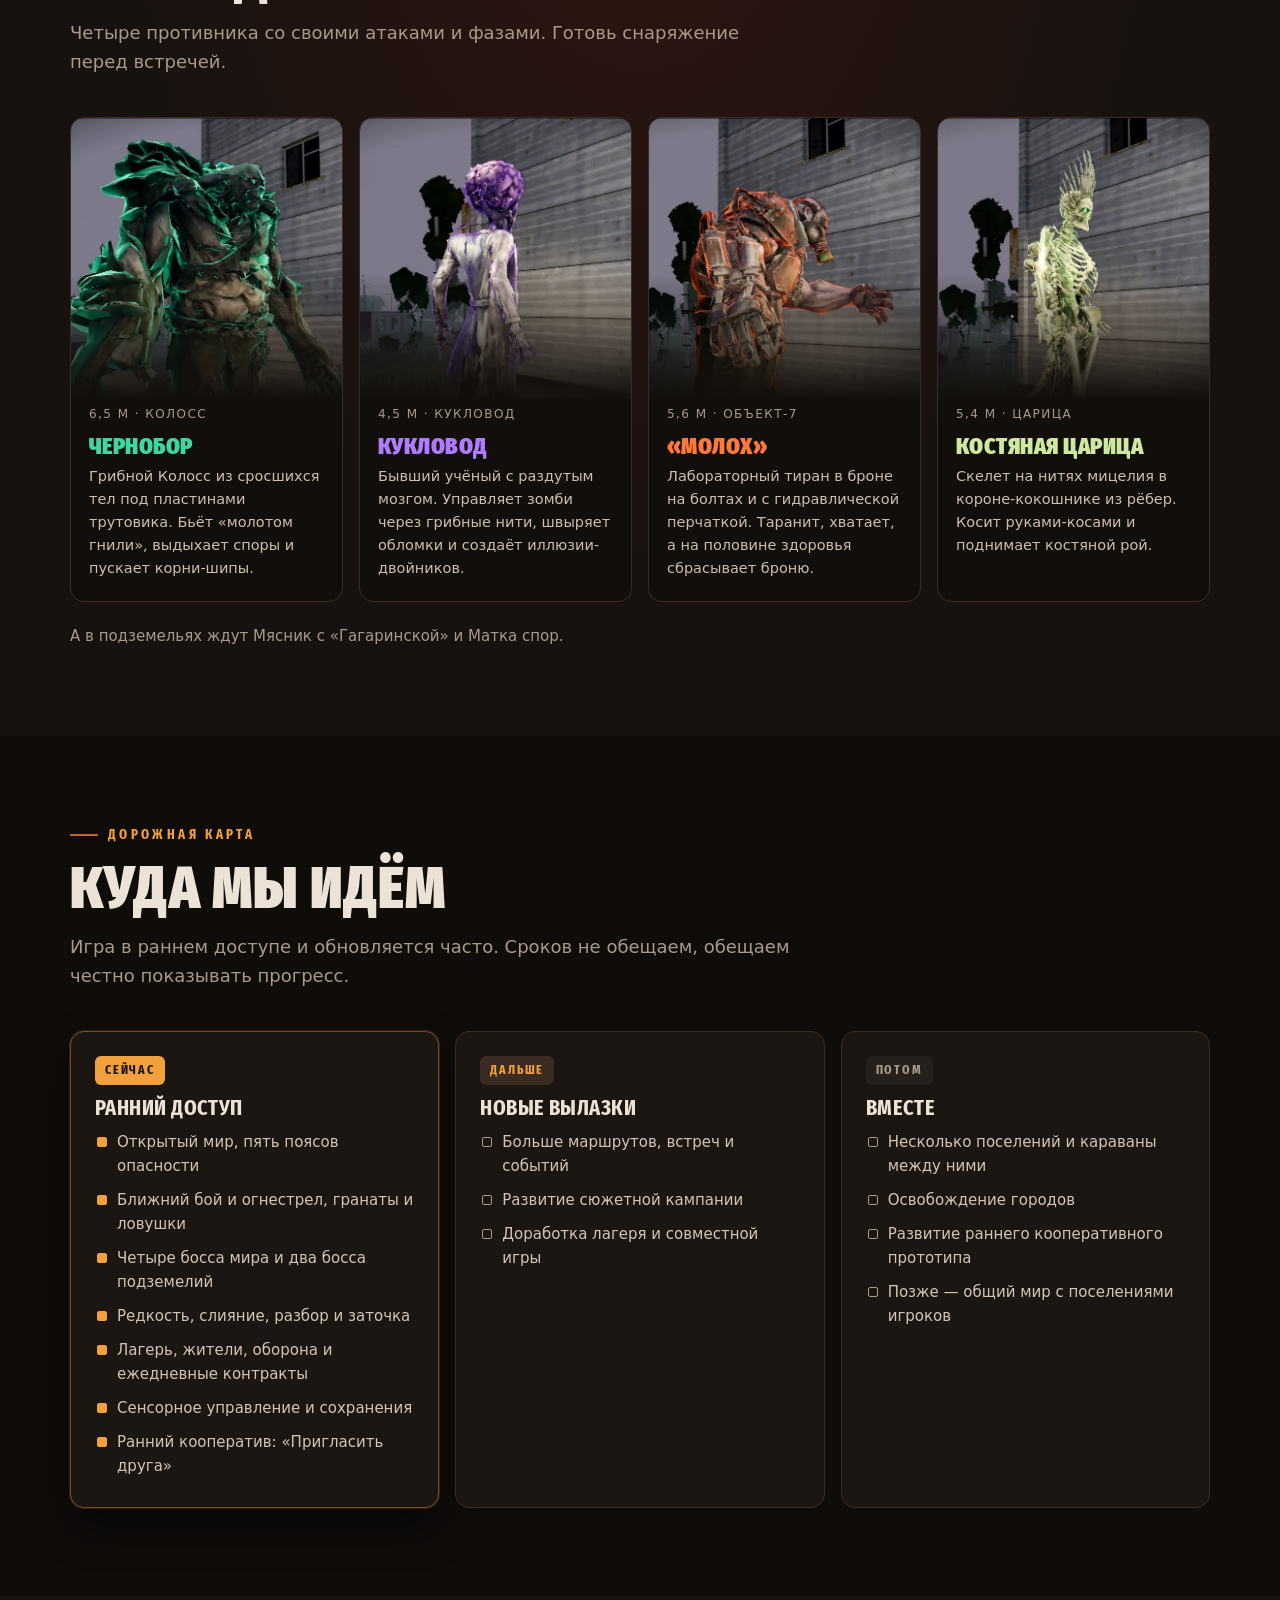
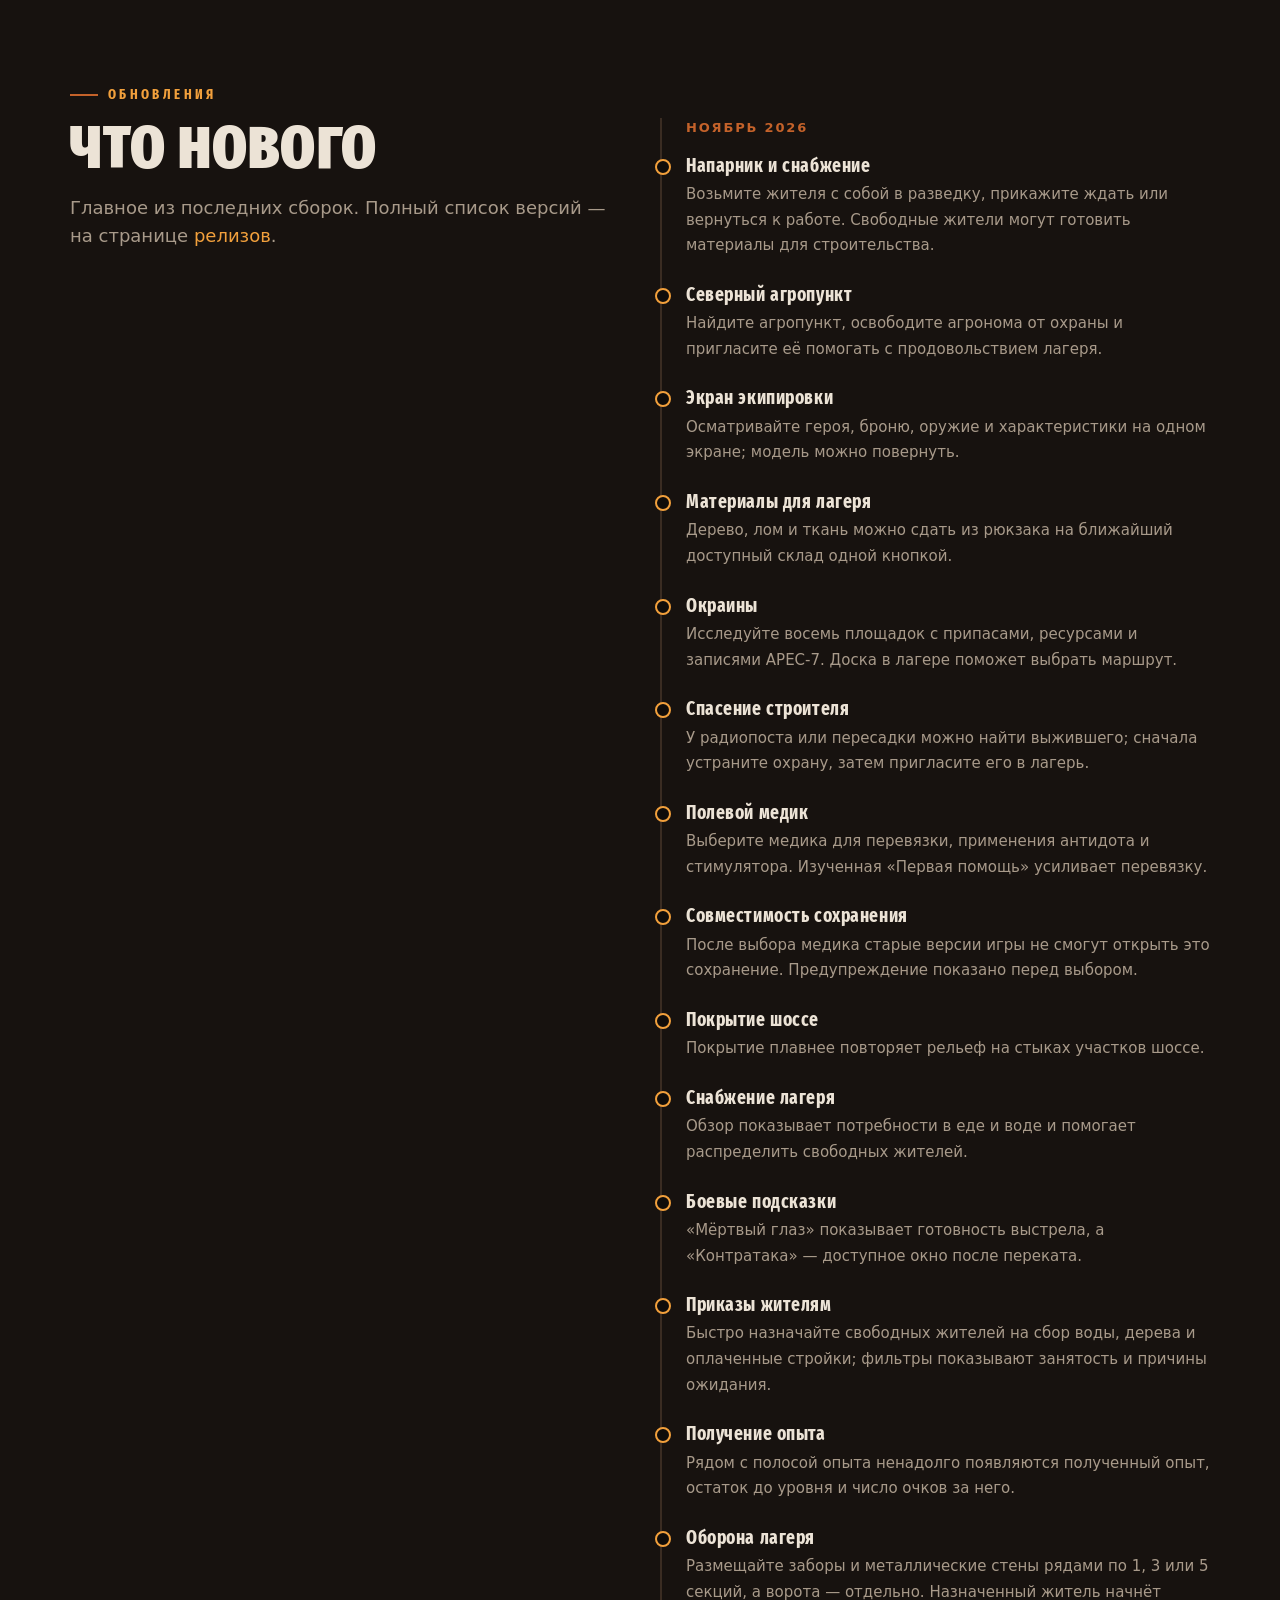
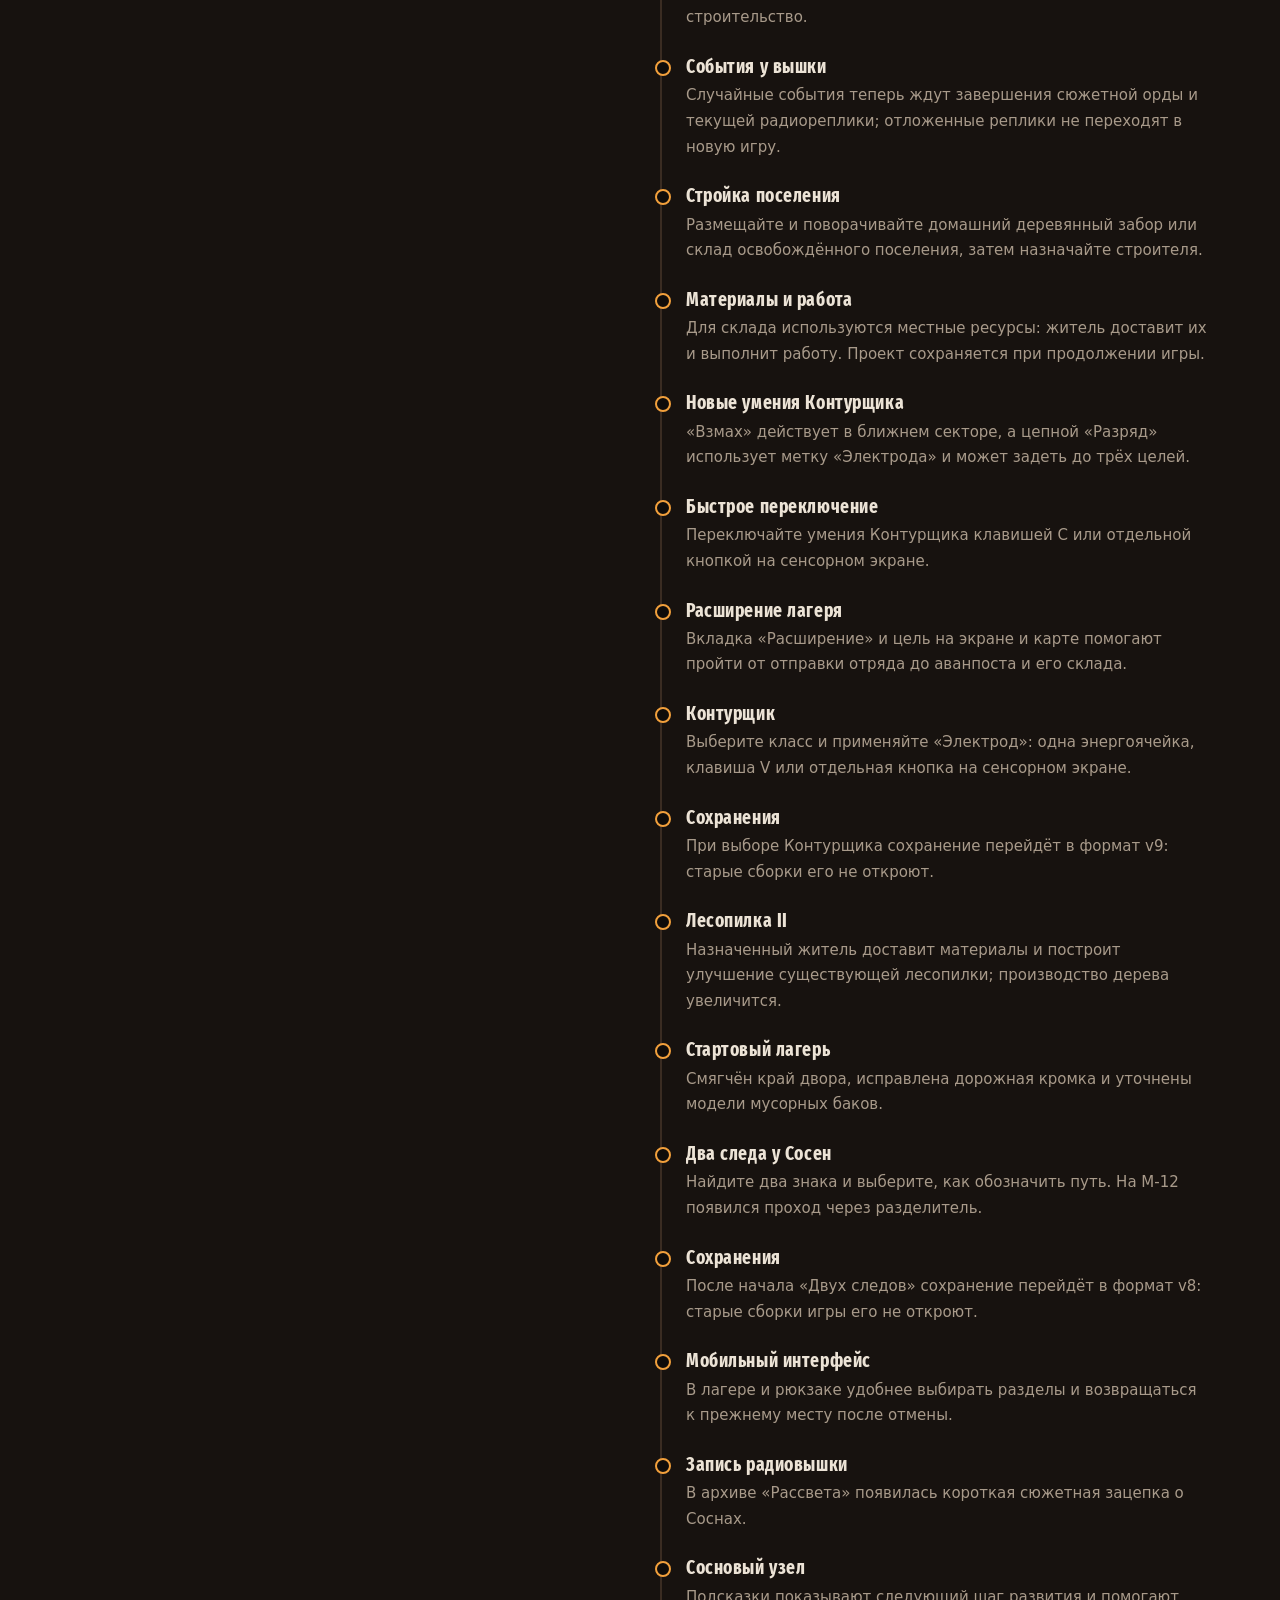
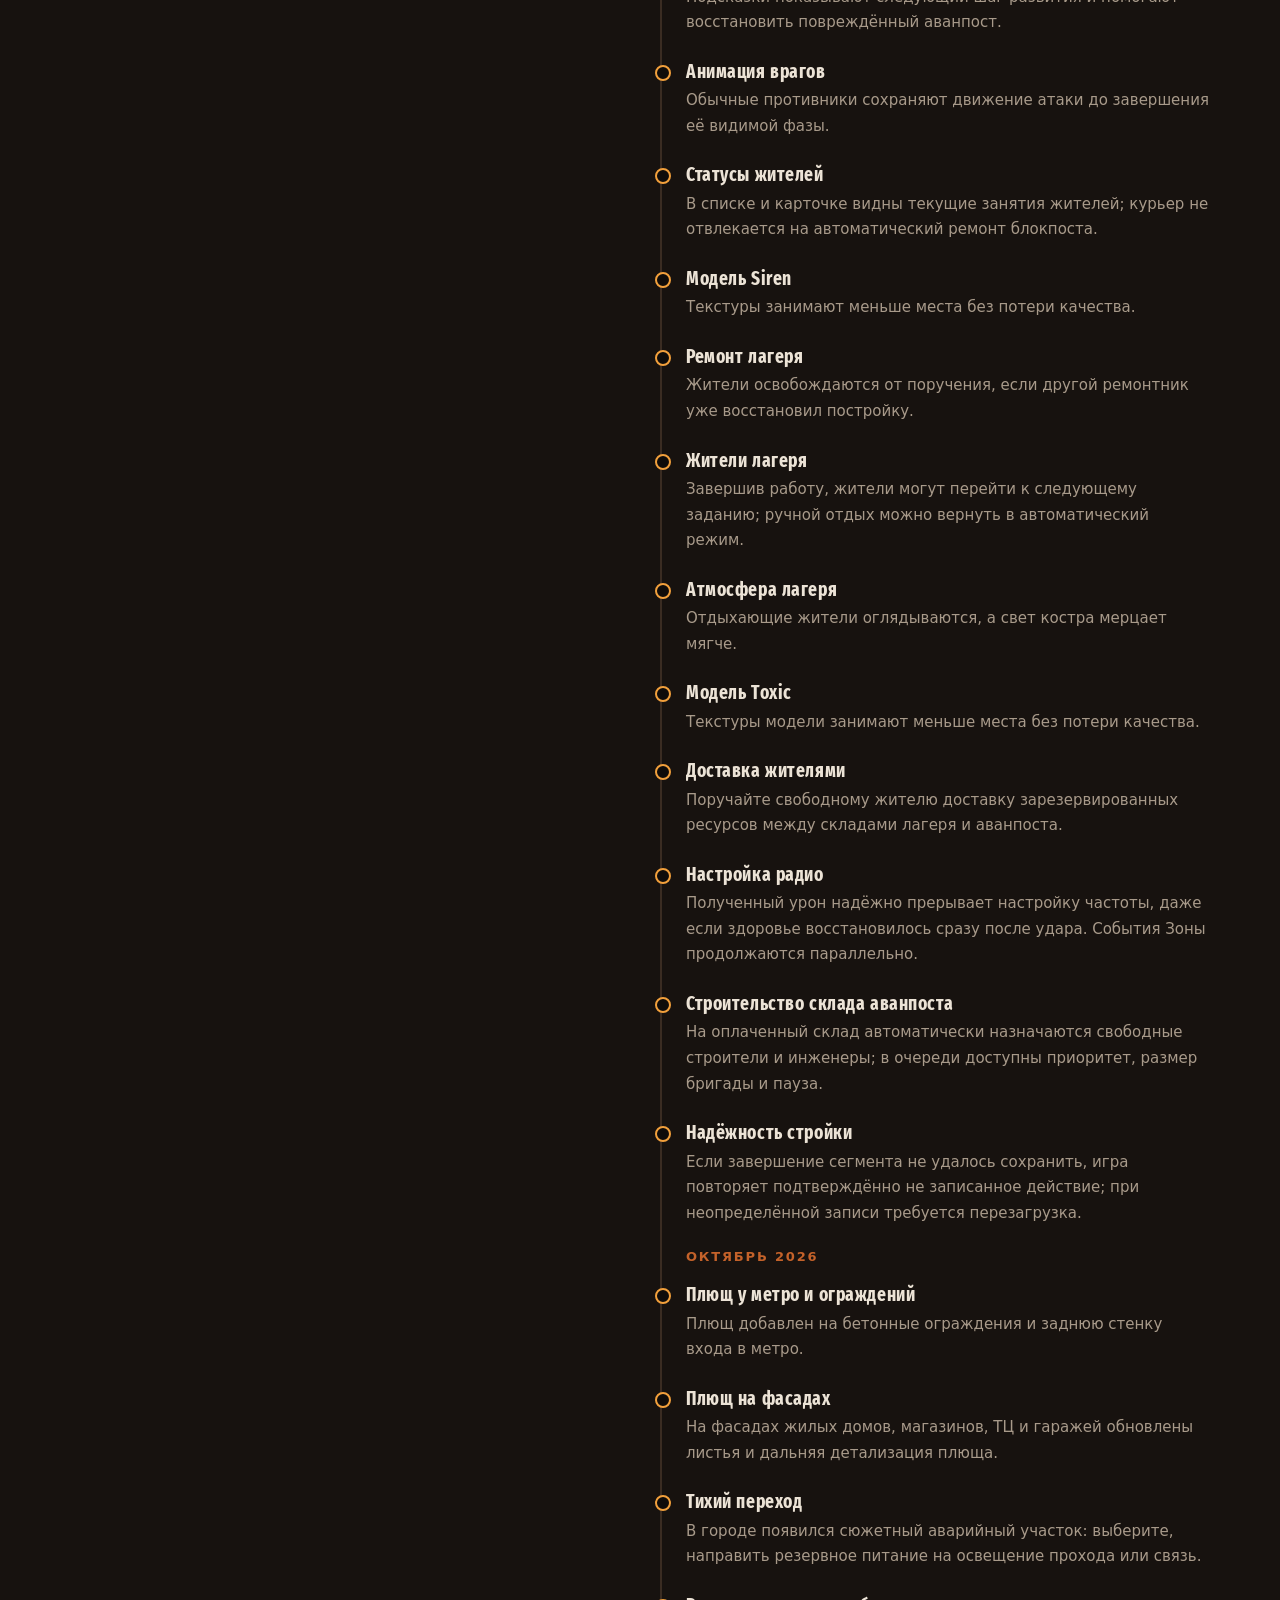
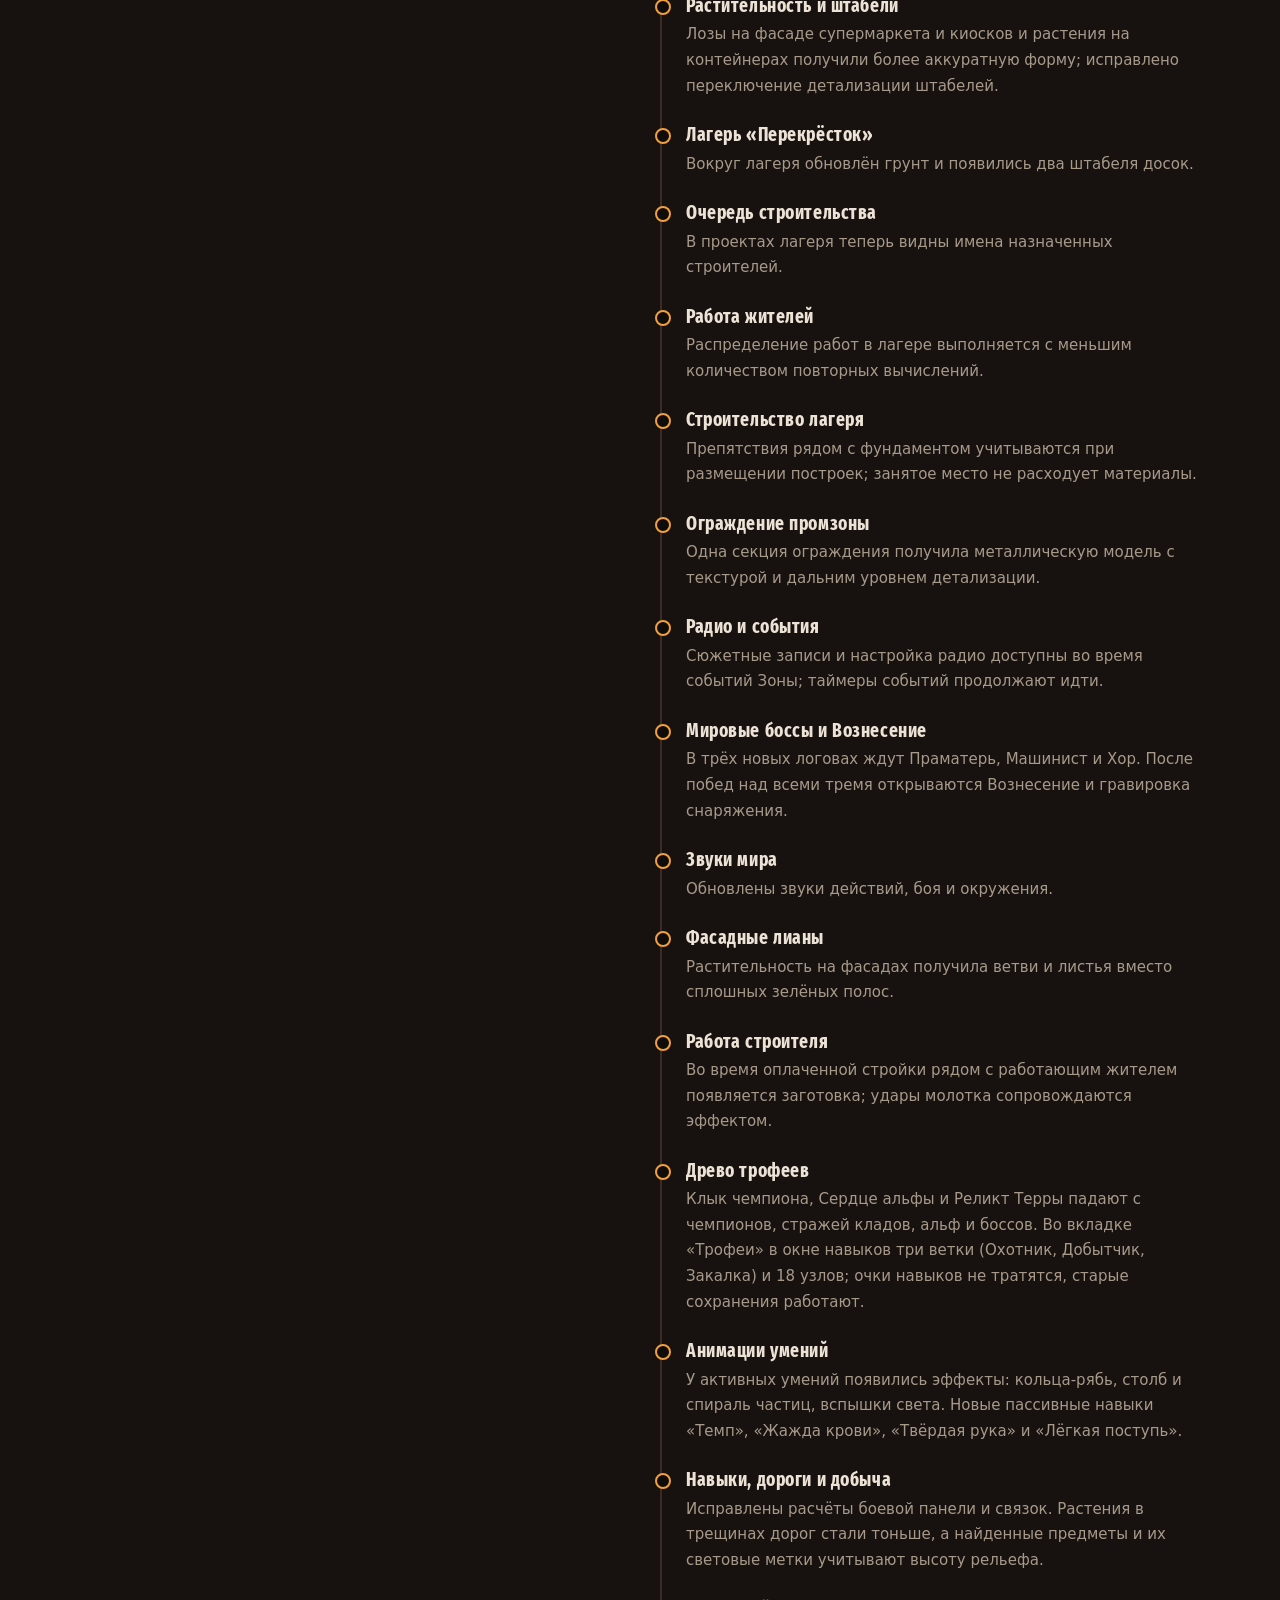
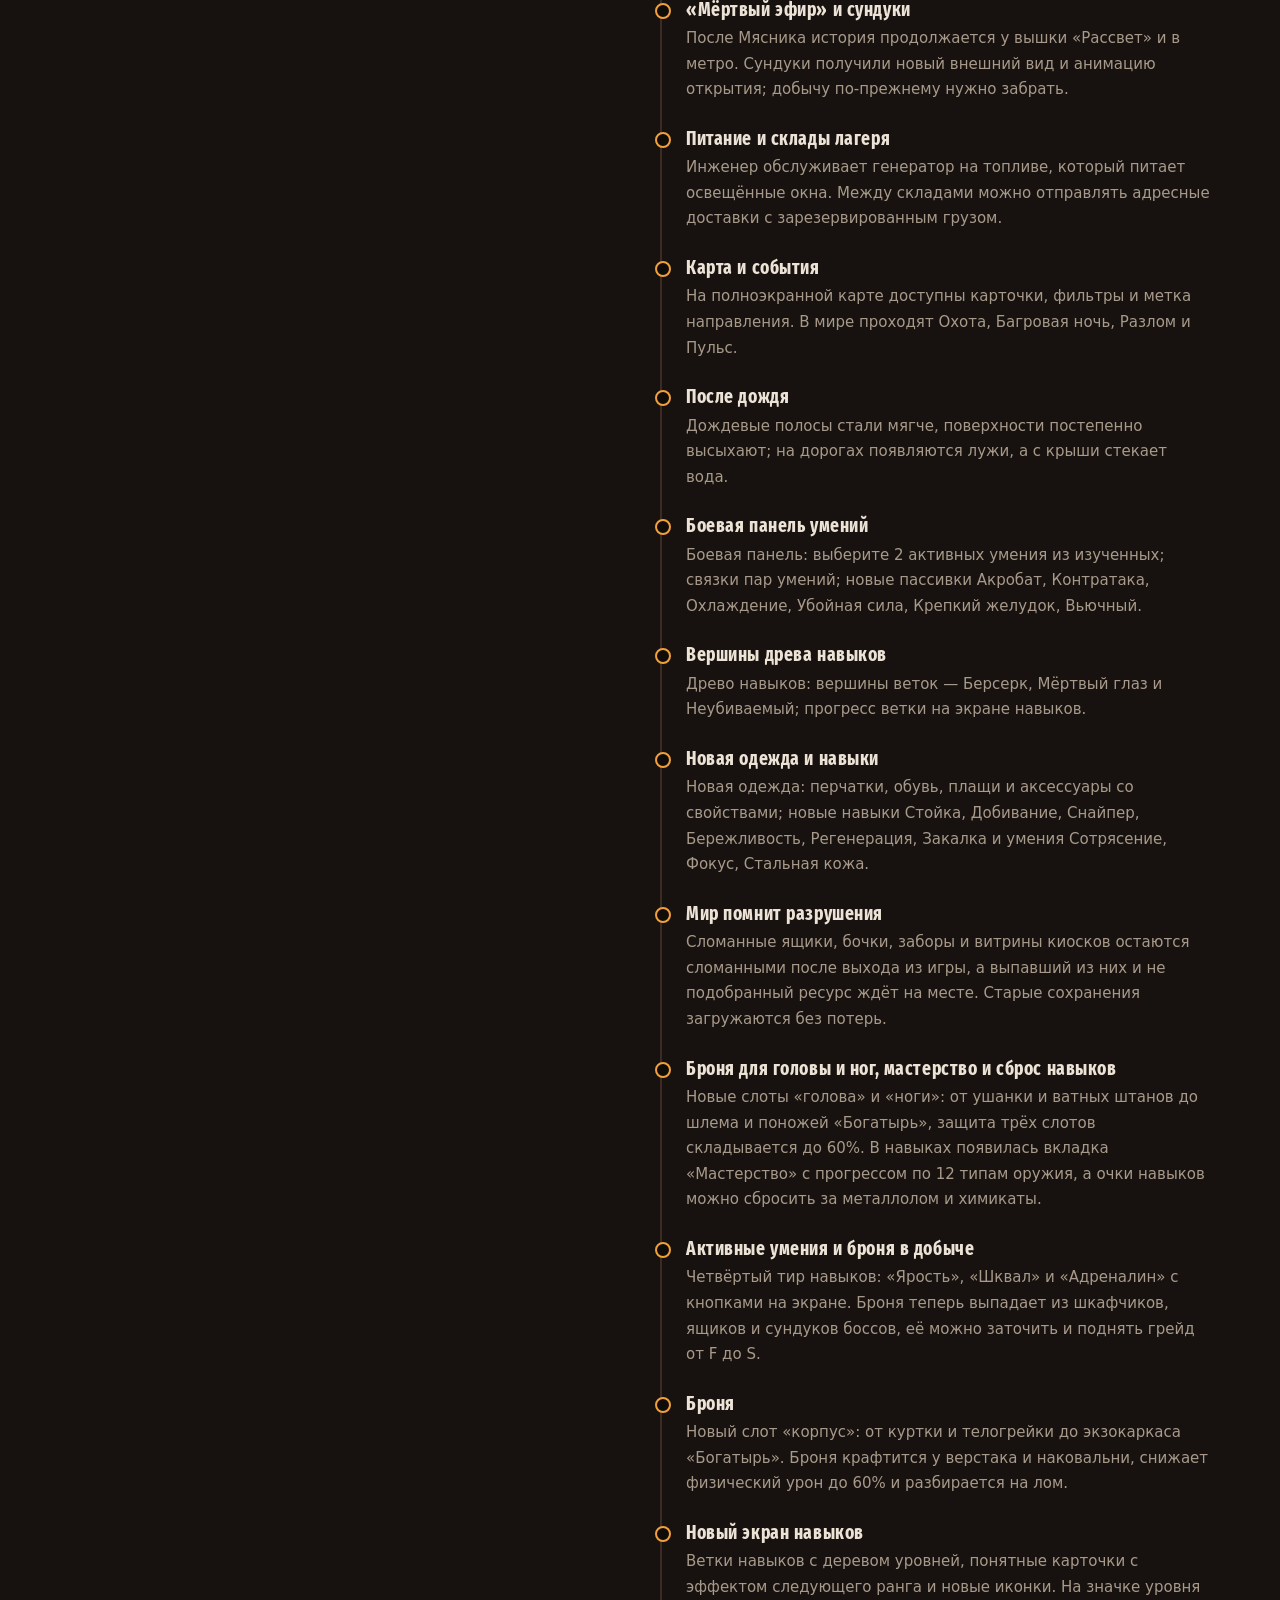
==== commit ad9b423f: "Выпуск напарника и снабжения Источник terra: 5110d0cc0d5105d7ba53962a1515f418e0cb47b7" ====
--- a/index.html
+++ b/index.html
@@ -415,6 +415,7 @@
 <section id="news" style="background:var(--bg2)"><div class="wrap two">
  <div><div class="eyebrow">Обновления</div><h2 class="rv">Что нового</h2><p class="lead rv">Главное из последних сборок. Полный список версий — на странице <a href="https://github.com/89244114832maxim-ai/terra-play/releases">релизов</a>.</p></div>
  <div class="log rv"><div class="ver">Ноябрь 2026</div>
+  <div class="li"><b>Напарник и снабжение</b><span>Возьмите жителя с собой в разведку, прикажите ждать или вернуться к работе. Свободные жители могут готовить материалы для строительства.</span></div>
   <div class="li"><b>Северный агропункт</b><span>Найдите агропункт, освободите агронома от охраны и пригласите её помогать с продовольствием лагеря.</span></div>
   <div class="li"><b>Экран экипировки</b><span>Осматривайте героя, броню, оружие и характеристики на одном экране; модель можно повернуть.</span></div>
   <div class="li"><b>Материалы для лагеря</b><span>Дерево, лом и ткань можно сдать из рюкзака на ближайший доступный склад одной кнопкой.</span></div>
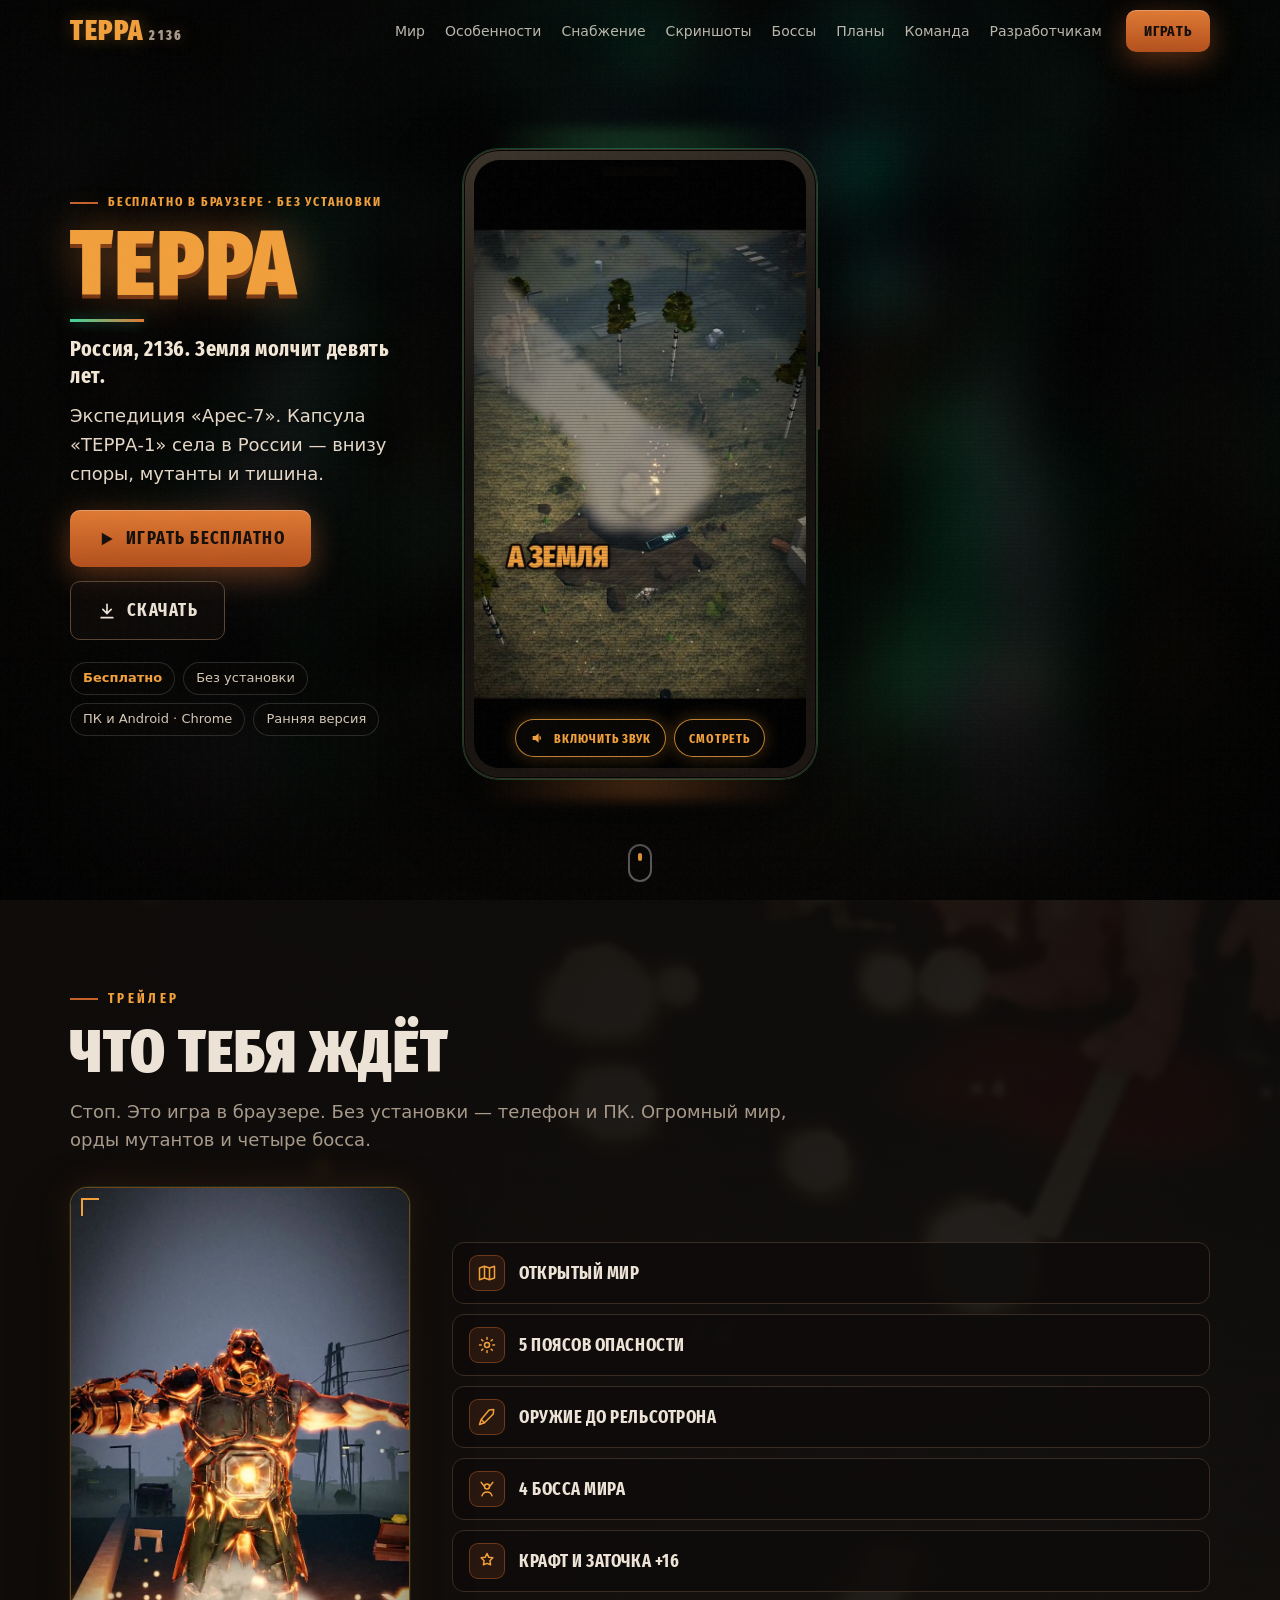
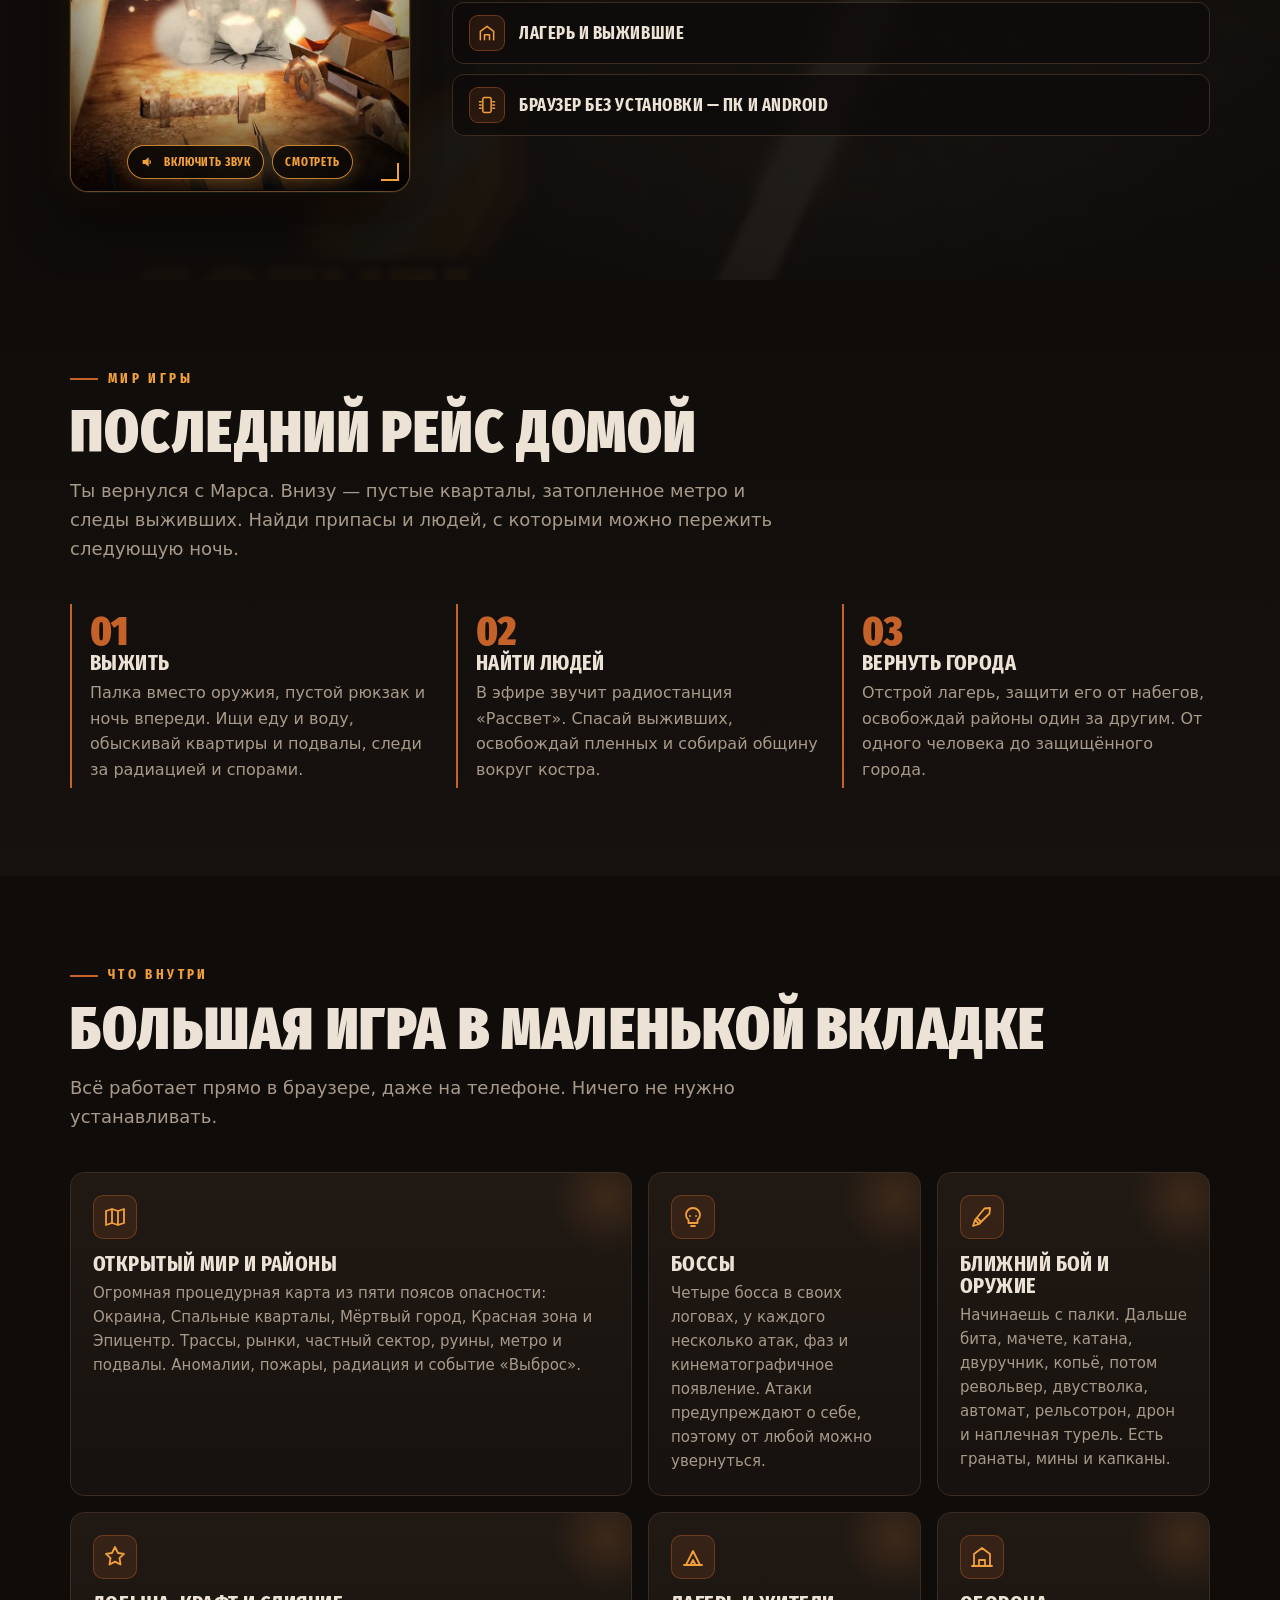
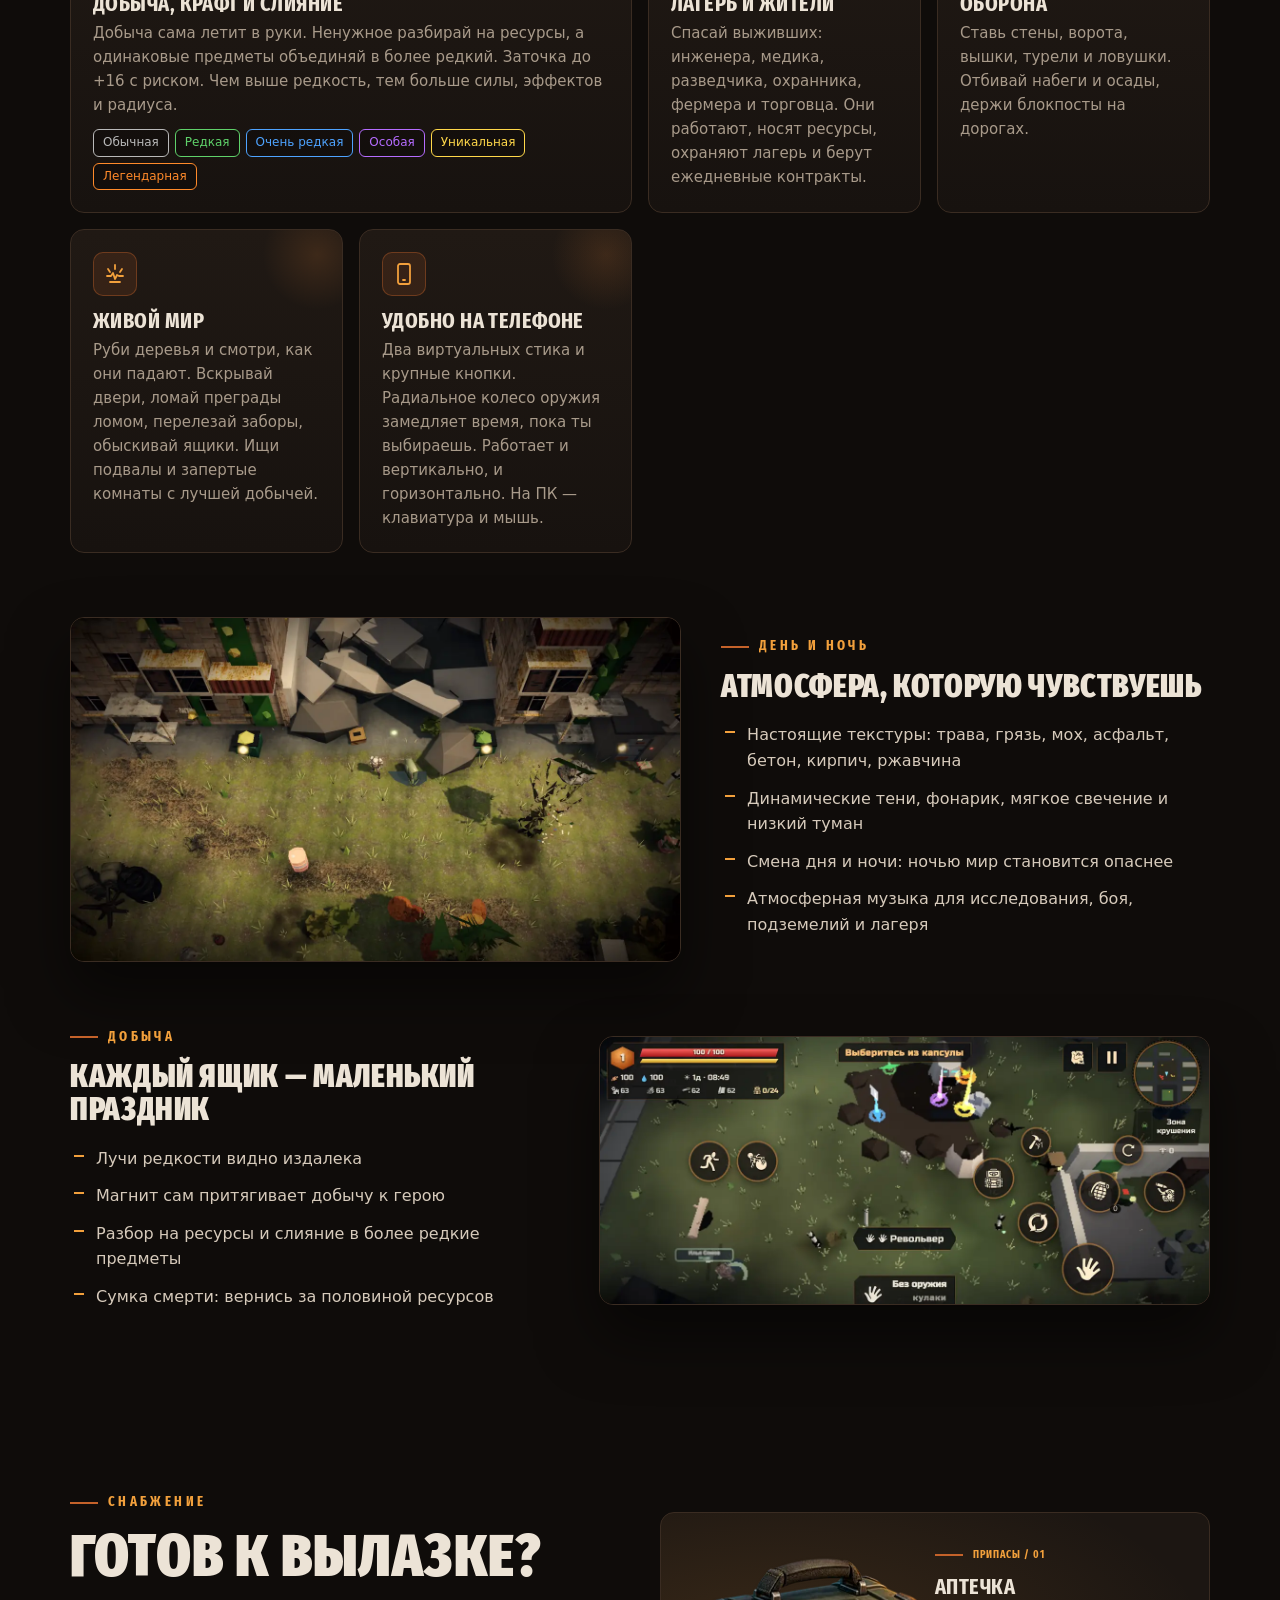
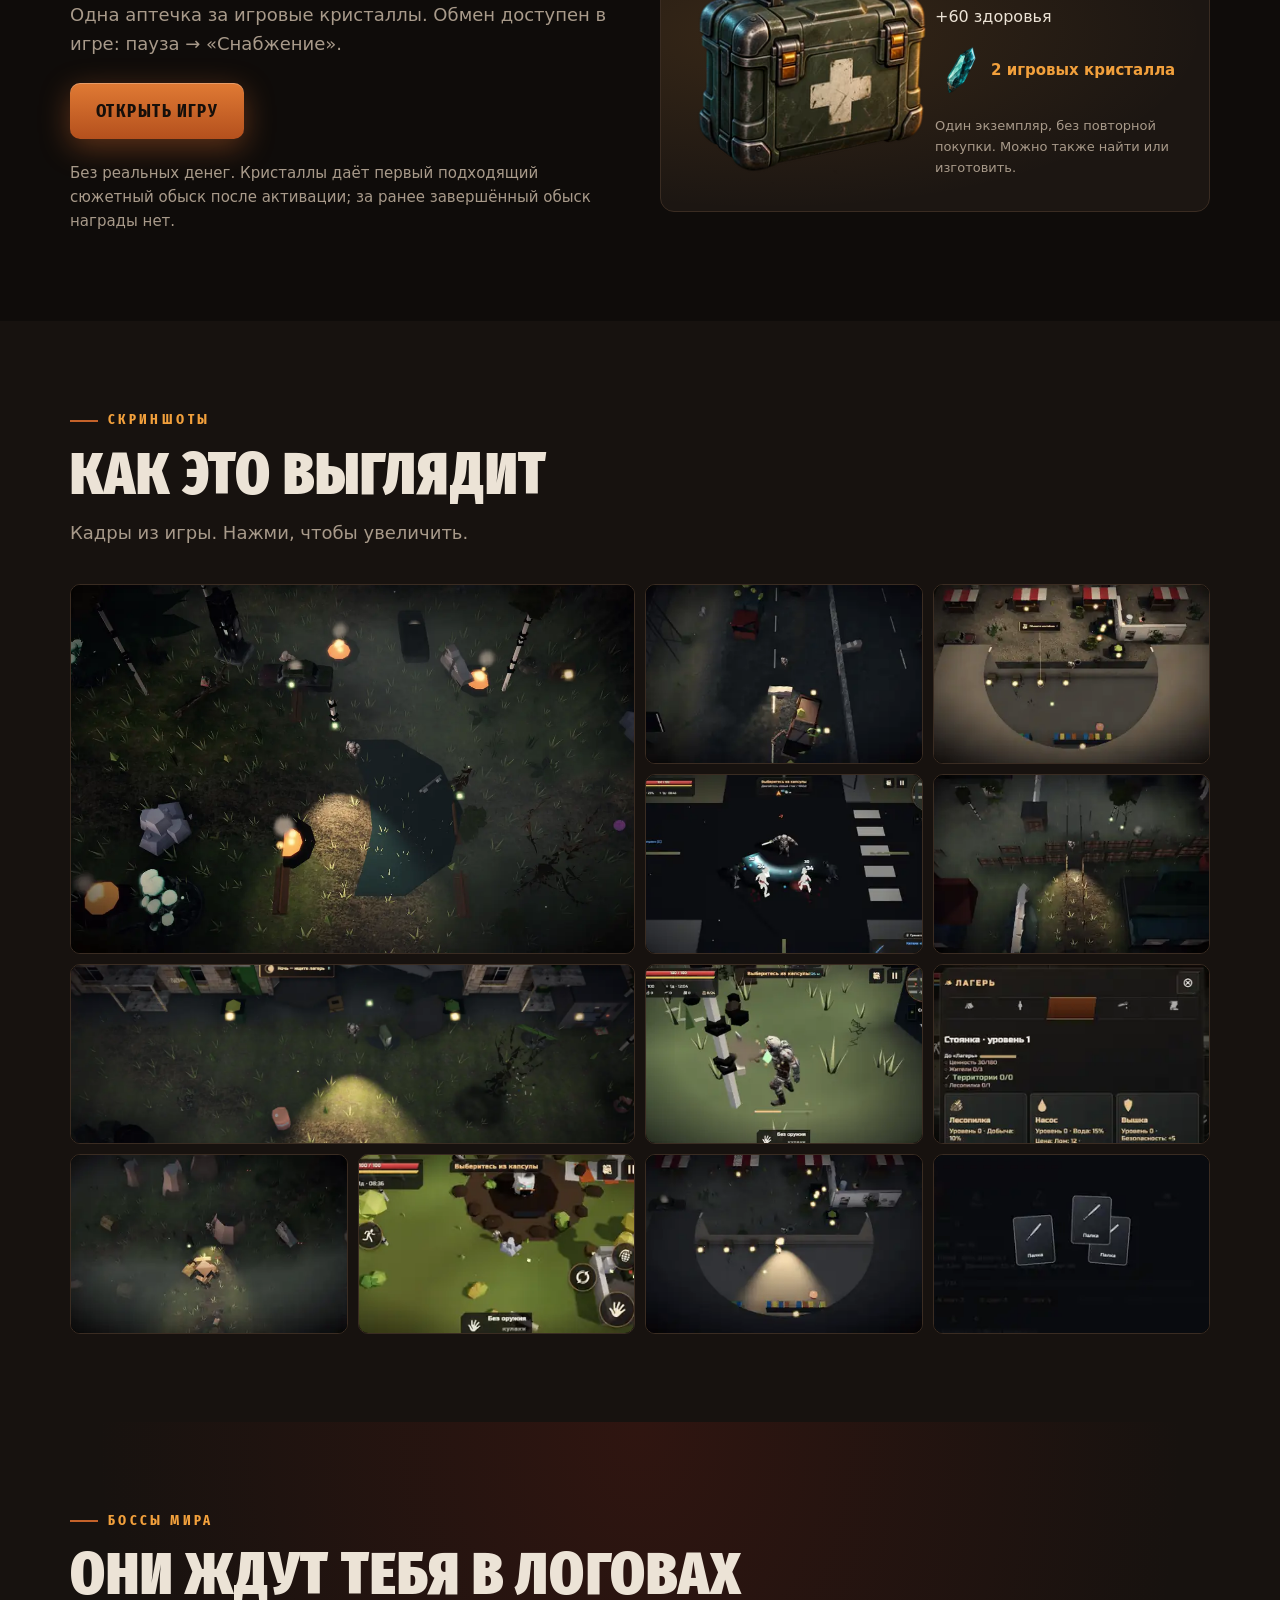
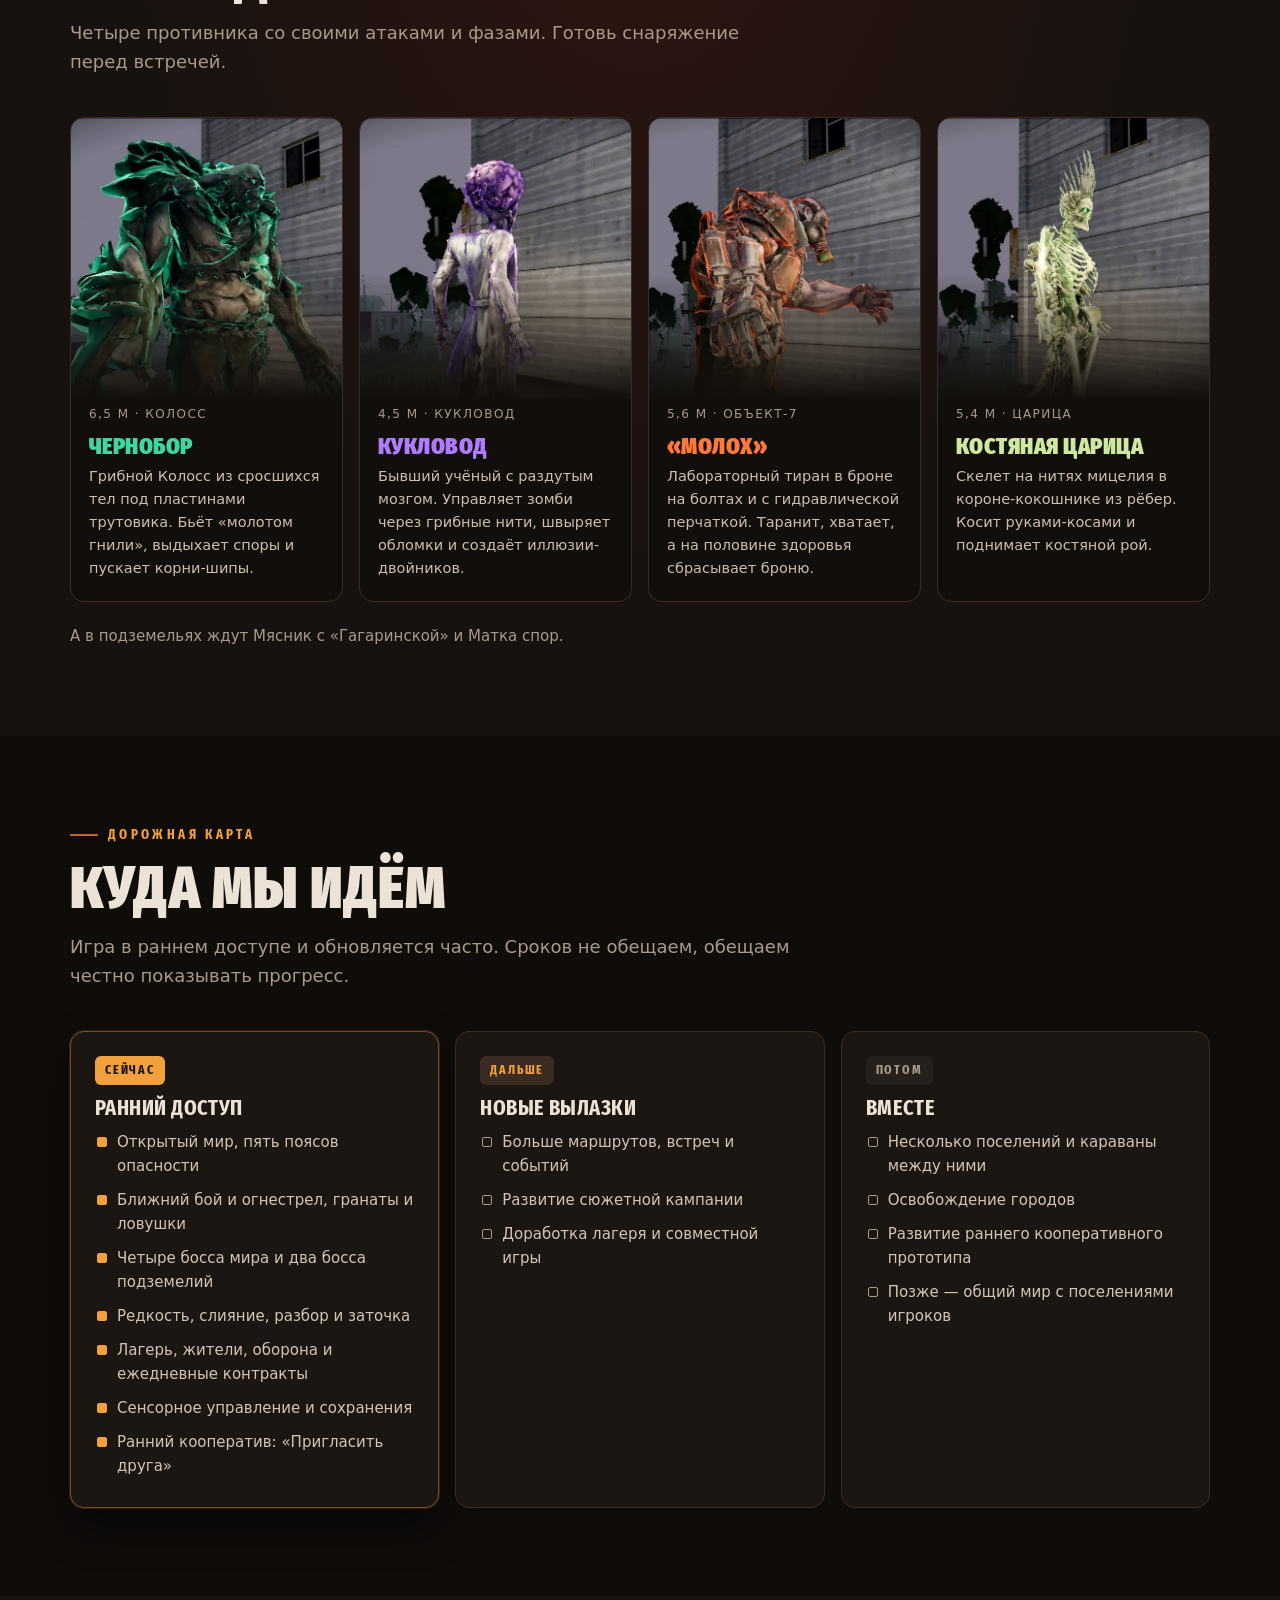
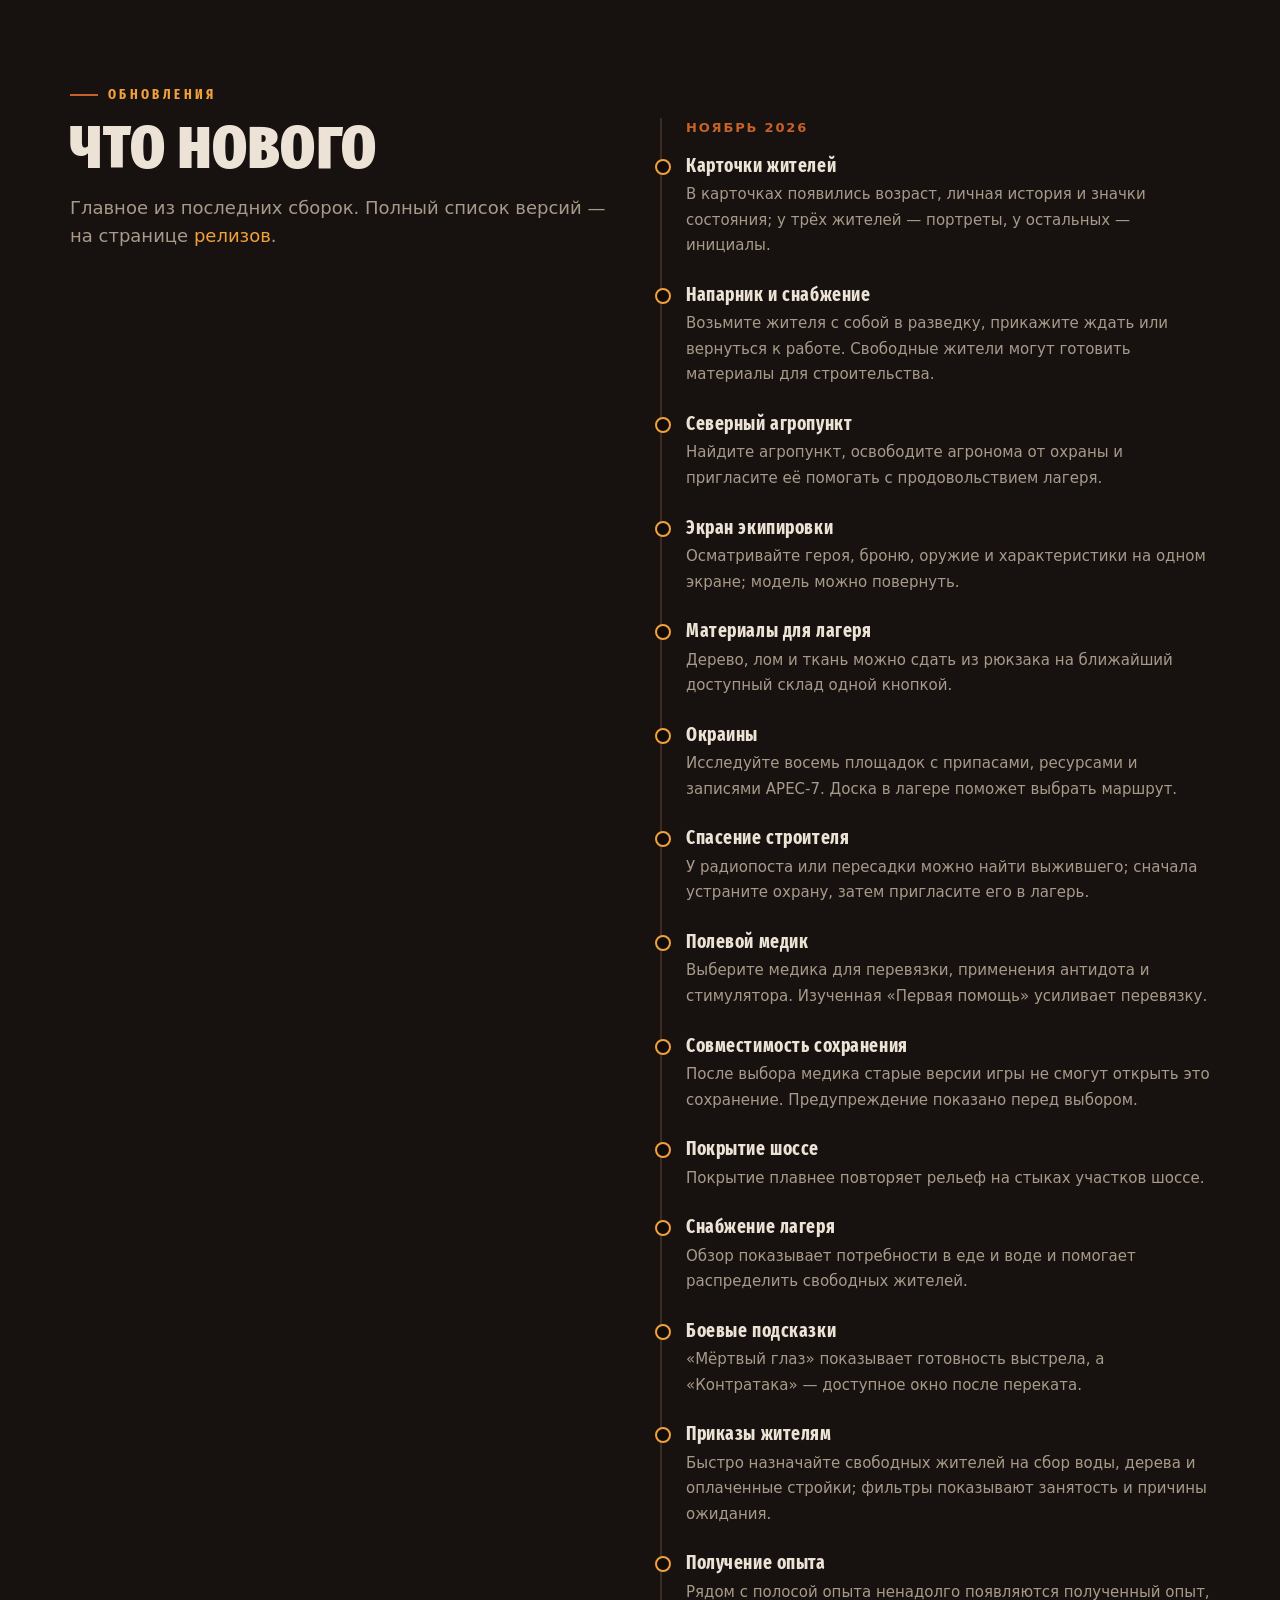
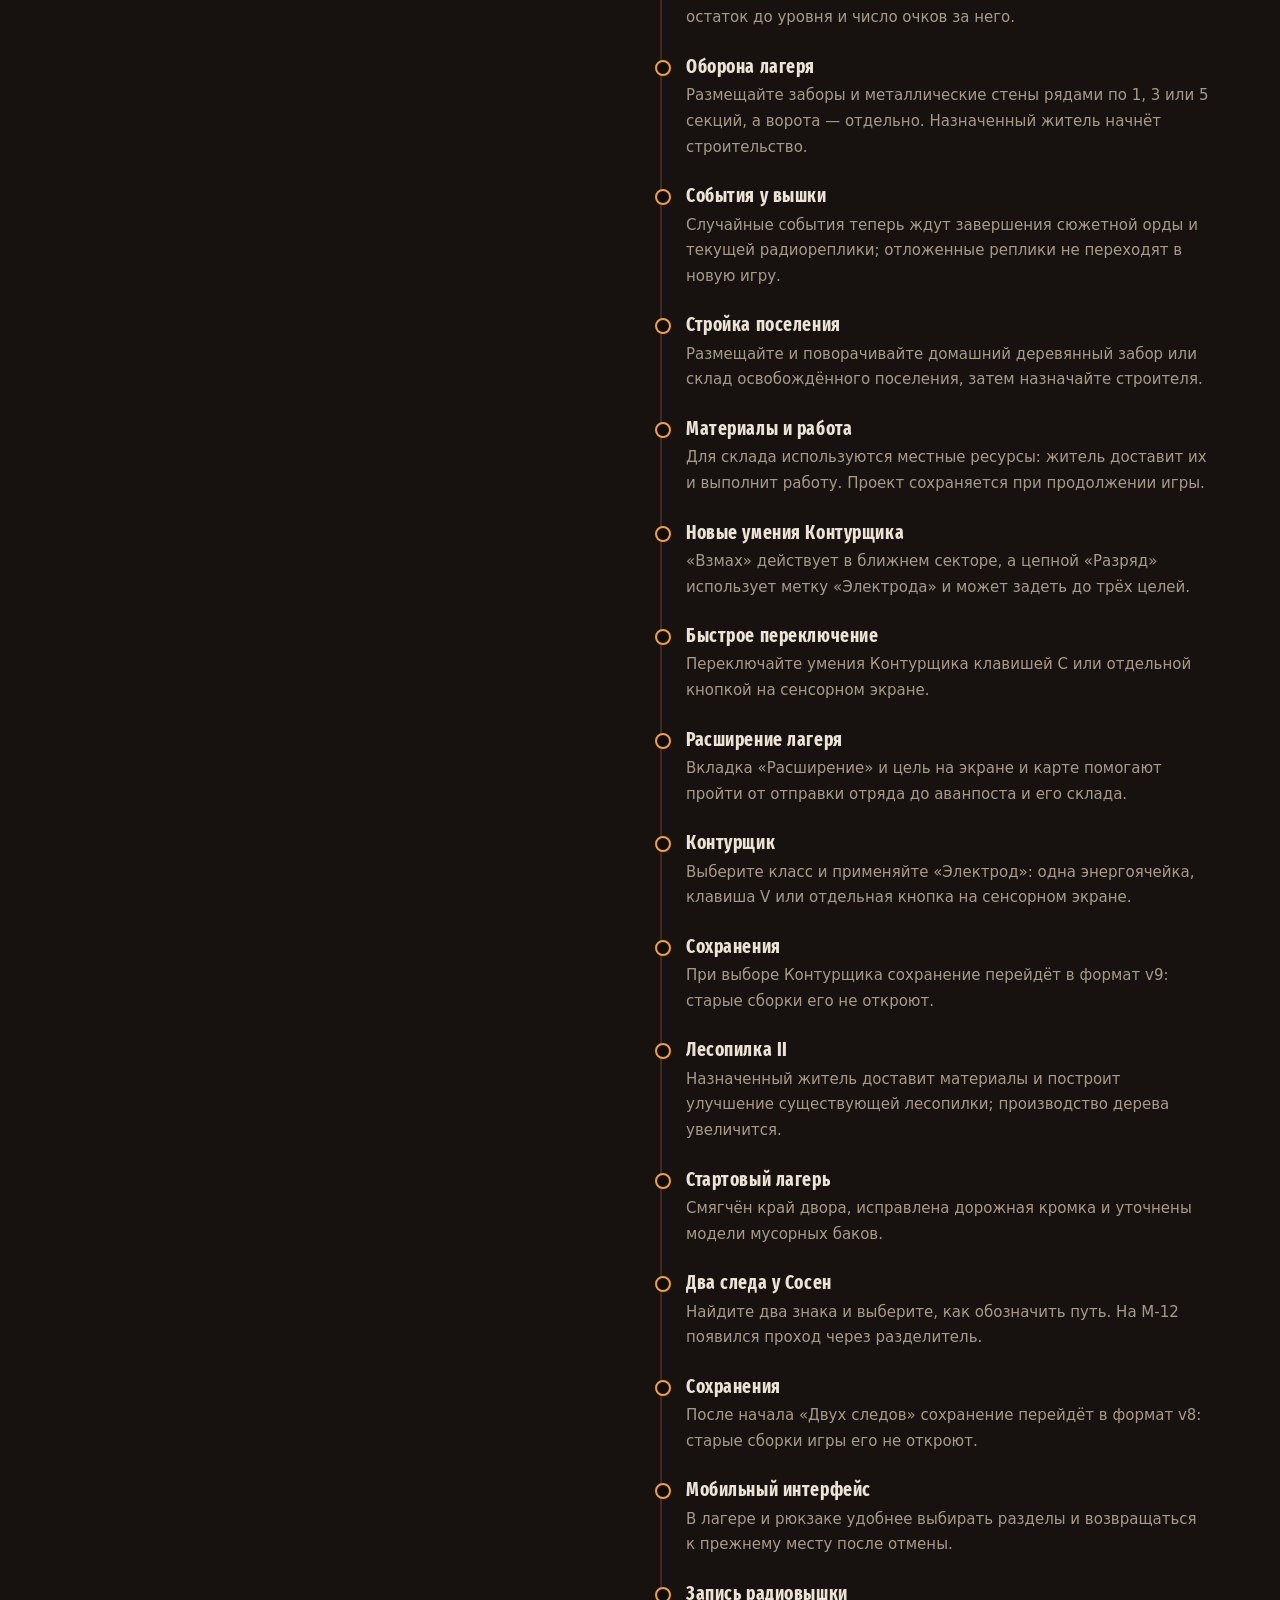
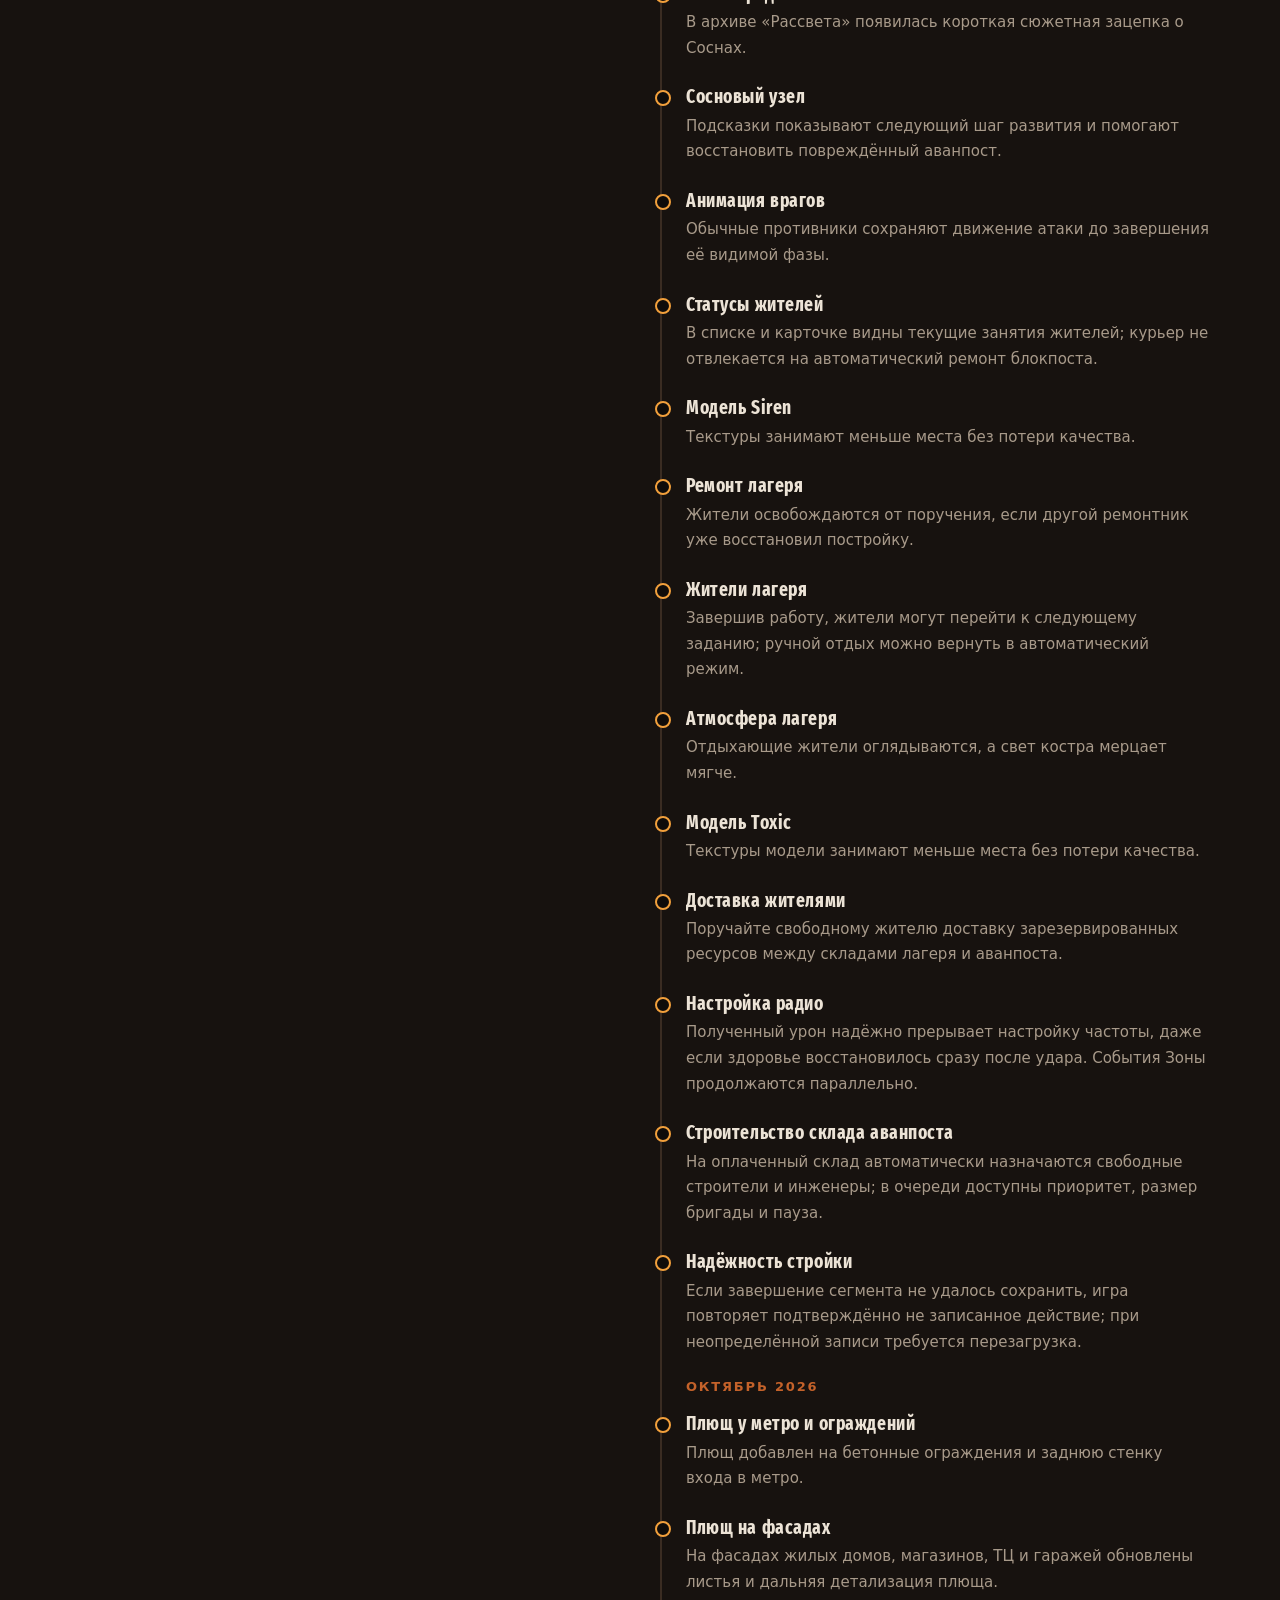
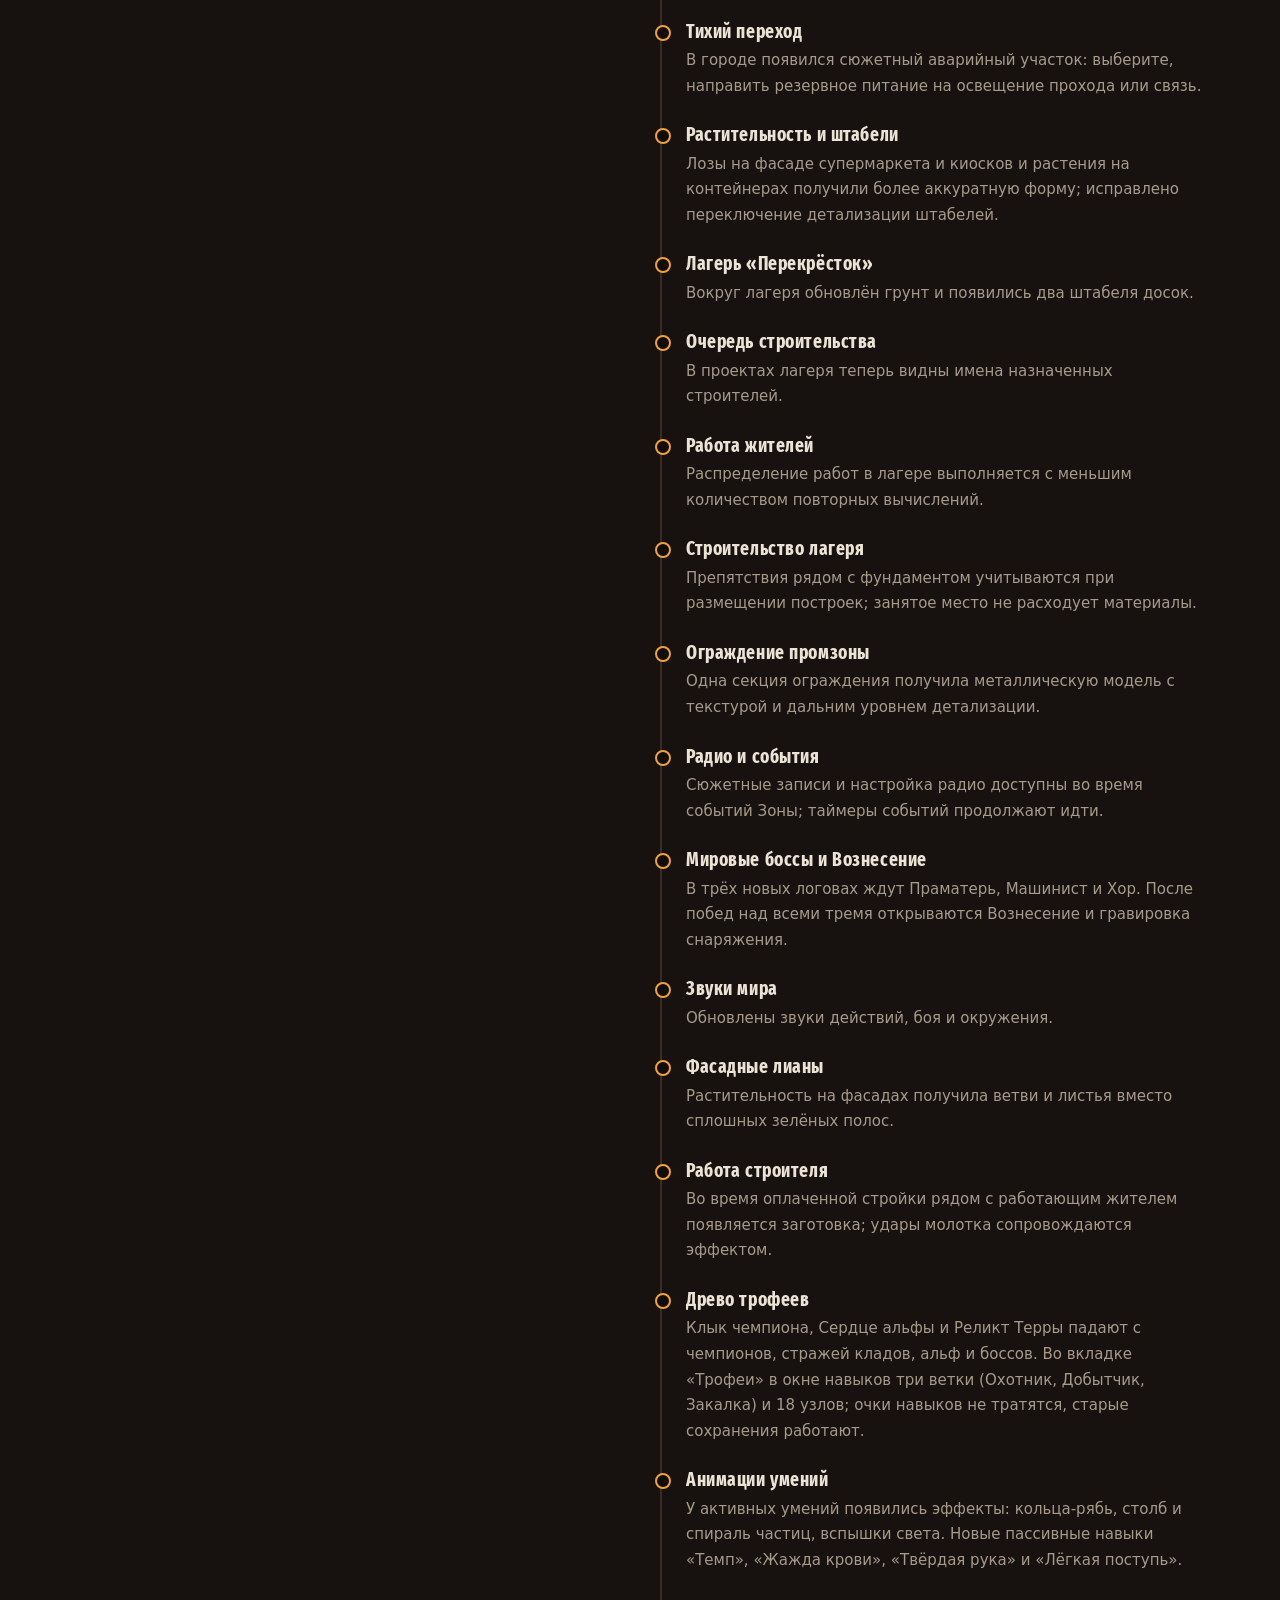
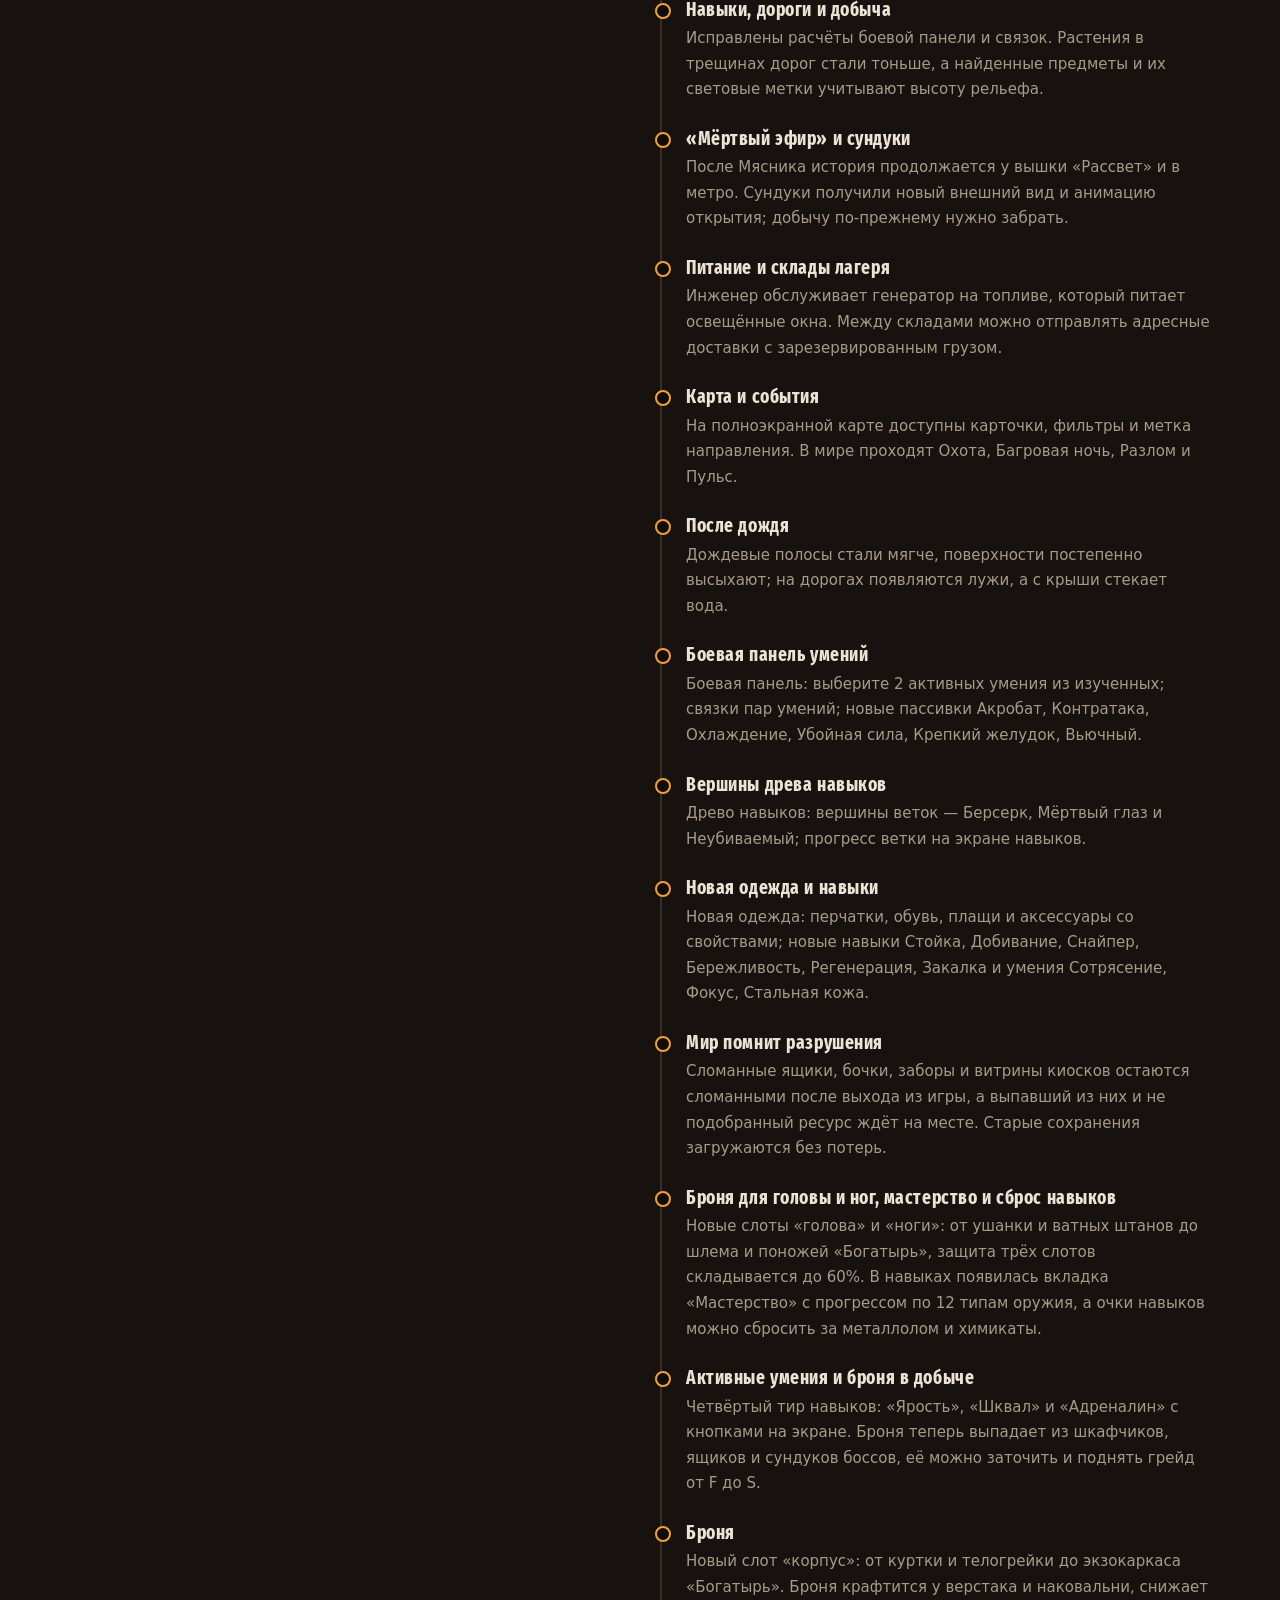
==== commit 093ef5d0: "Выпуск карточек жителей Источник terra: 0b7309cfd0359fa7acc963b5eda0178a7e54483c" ====
--- a/index.html
+++ b/index.html
@@ -415,6 +415,7 @@
 <section id="news" style="background:var(--bg2)"><div class="wrap two">
  <div><div class="eyebrow">Обновления</div><h2 class="rv">Что нового</h2><p class="lead rv">Главное из последних сборок. Полный список версий — на странице <a href="https://github.com/89244114832maxim-ai/terra-play/releases">релизов</a>.</p></div>
  <div class="log rv"><div class="ver">Ноябрь 2026</div>
+  <div class="li"><b>Карточки жителей</b><span>В карточках появились возраст, личная история и значки состояния; у трёх жителей — портреты, у остальных — инициалы.</span></div>
   <div class="li"><b>Напарник и снабжение</b><span>Возьмите жителя с собой в разведку, прикажите ждать или вернуться к работе. Свободные жители могут готовить материалы для строительства.</span></div>
   <div class="li"><b>Северный агропункт</b><span>Найдите агропункт, освободите агронома от охраны и пригласите её помогать с продовольствием лагеря.</span></div>
   <div class="li"><b>Экран экипировки</b><span>Осматривайте героя, броню, оружие и характеристики на одном экране; модель можно повернуть.</span></div>
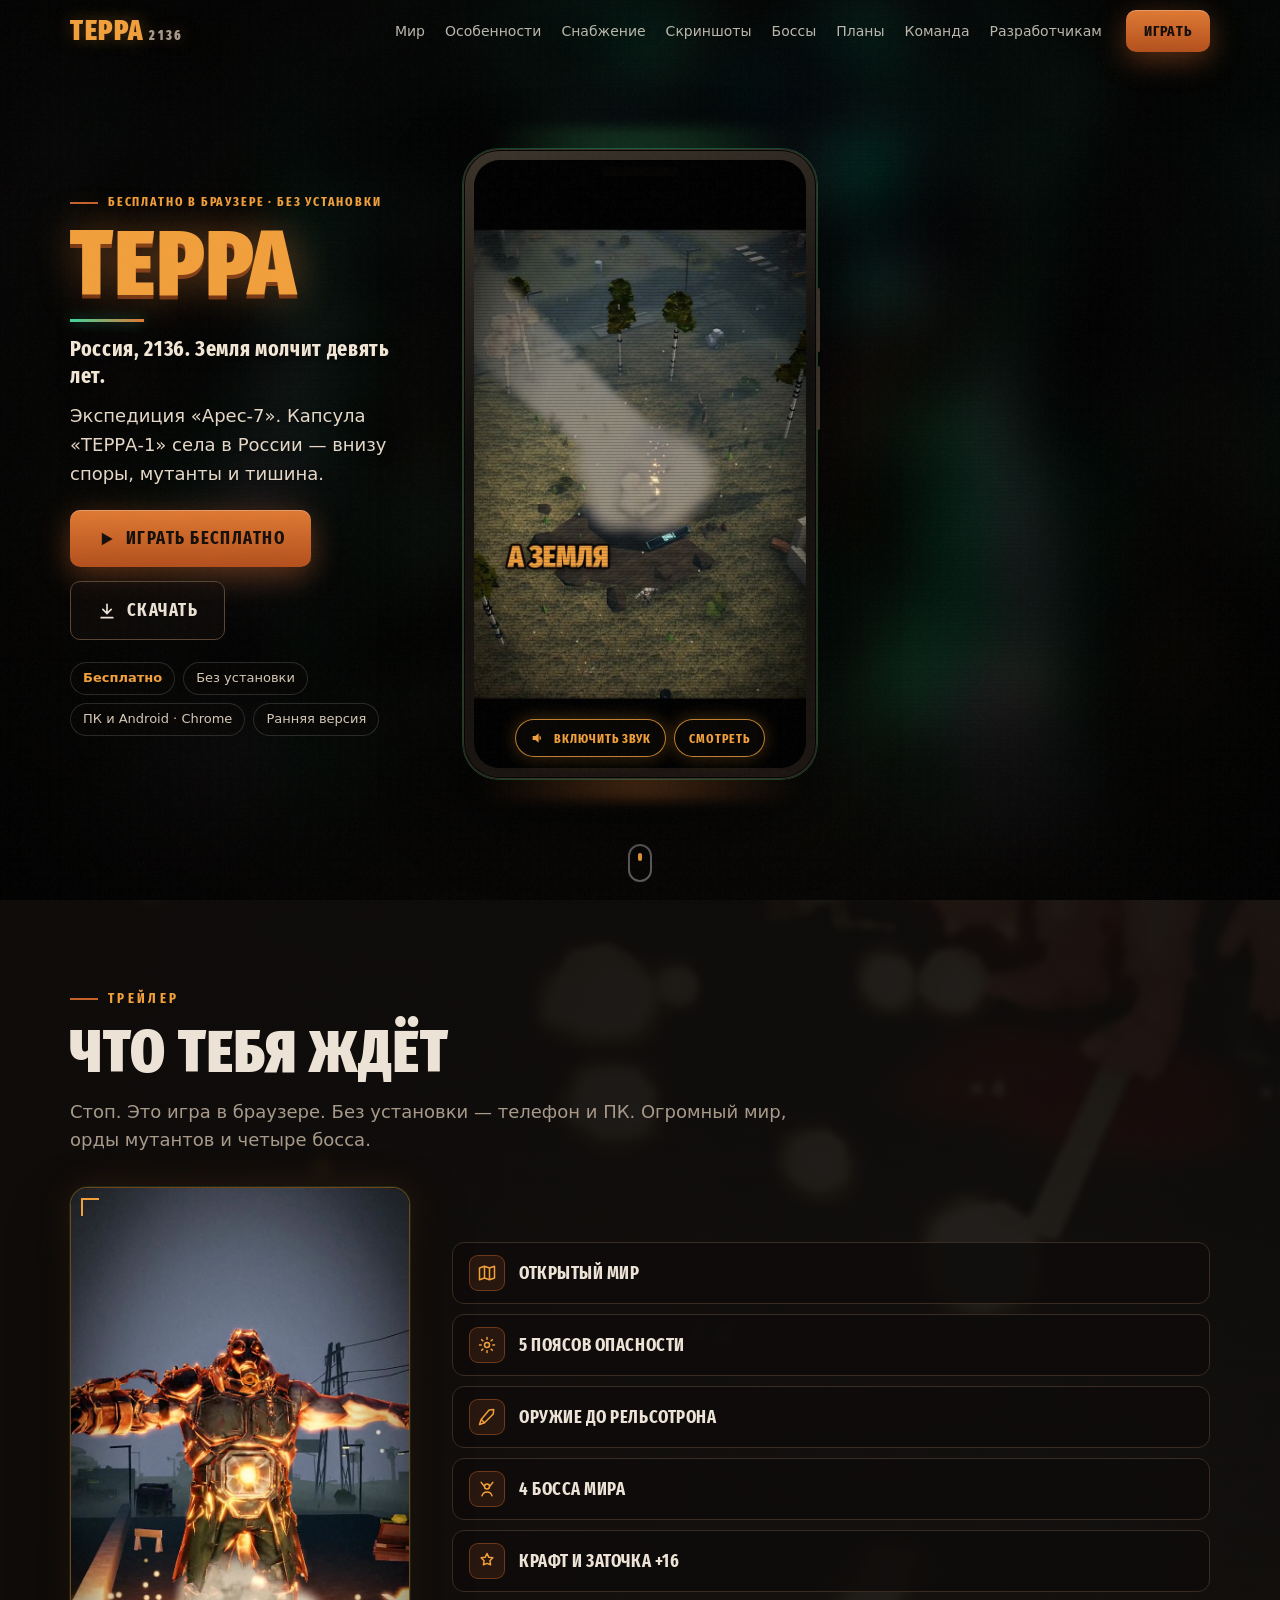
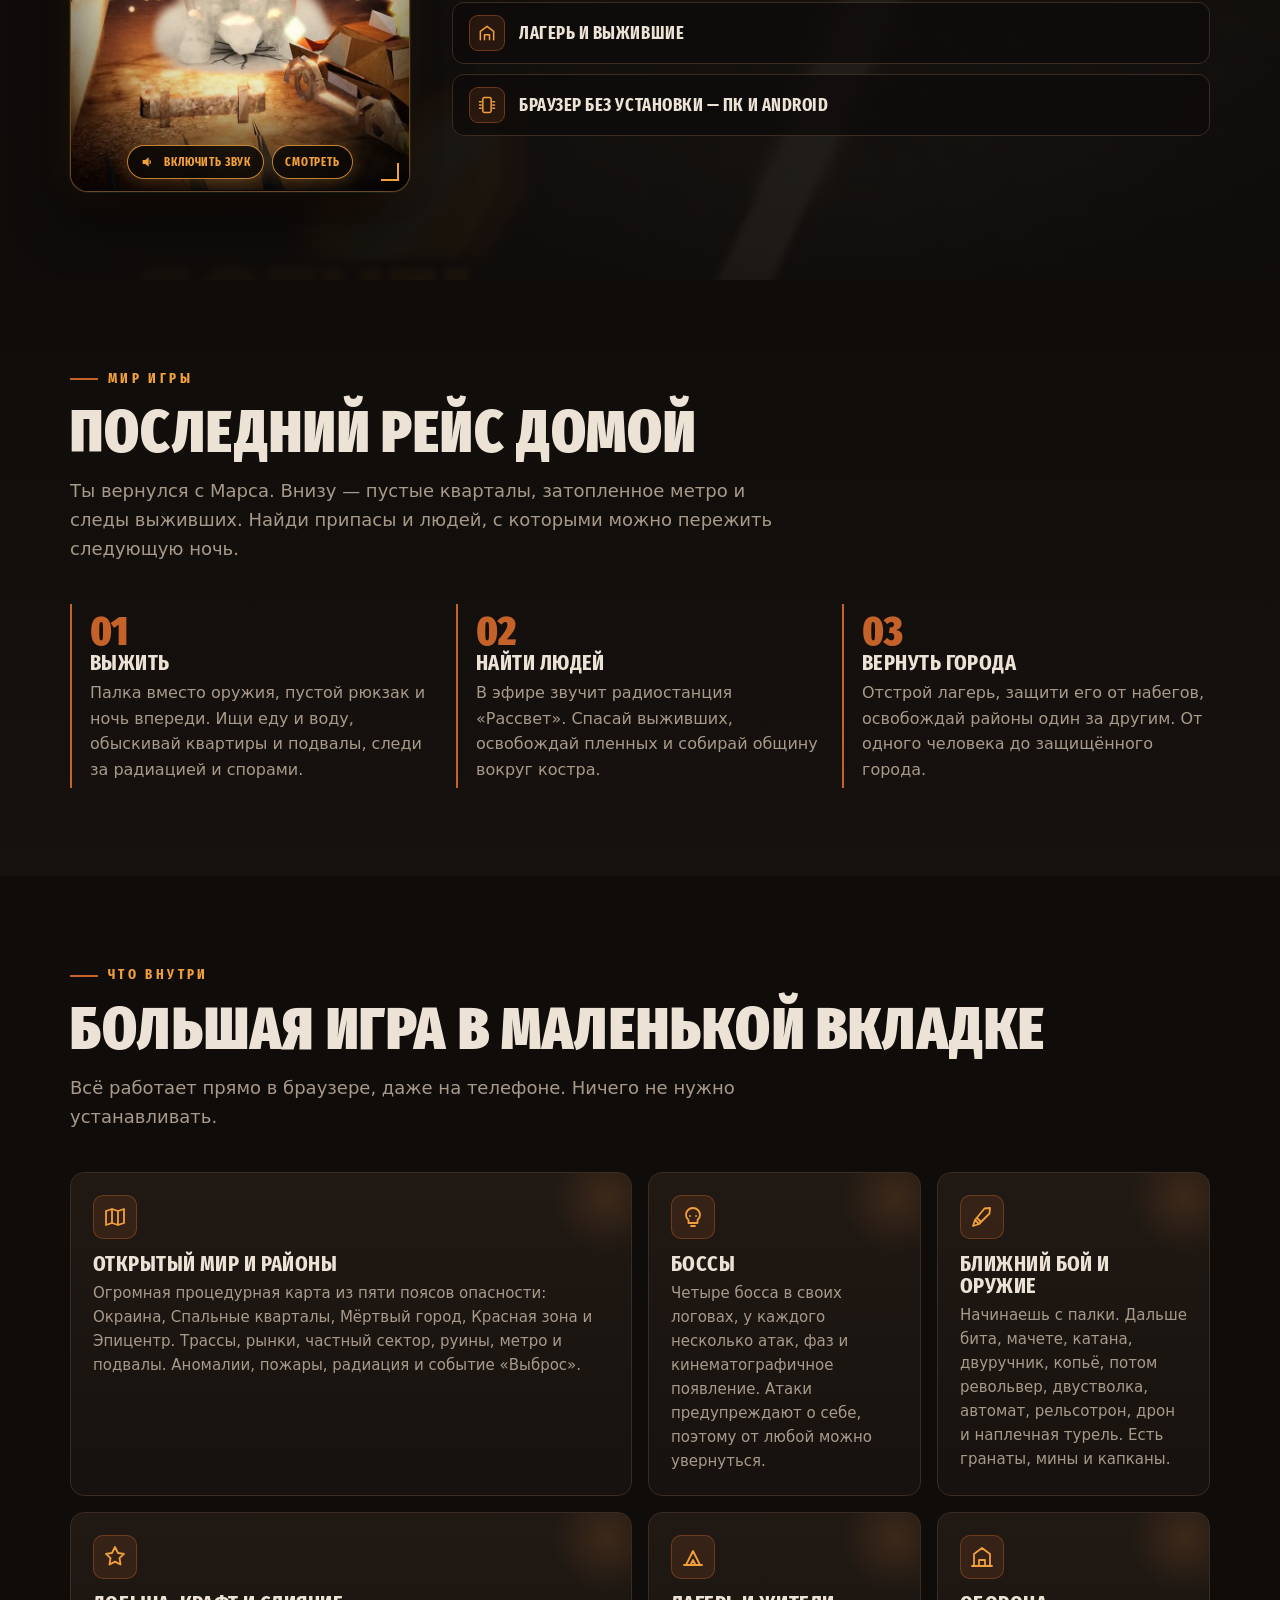
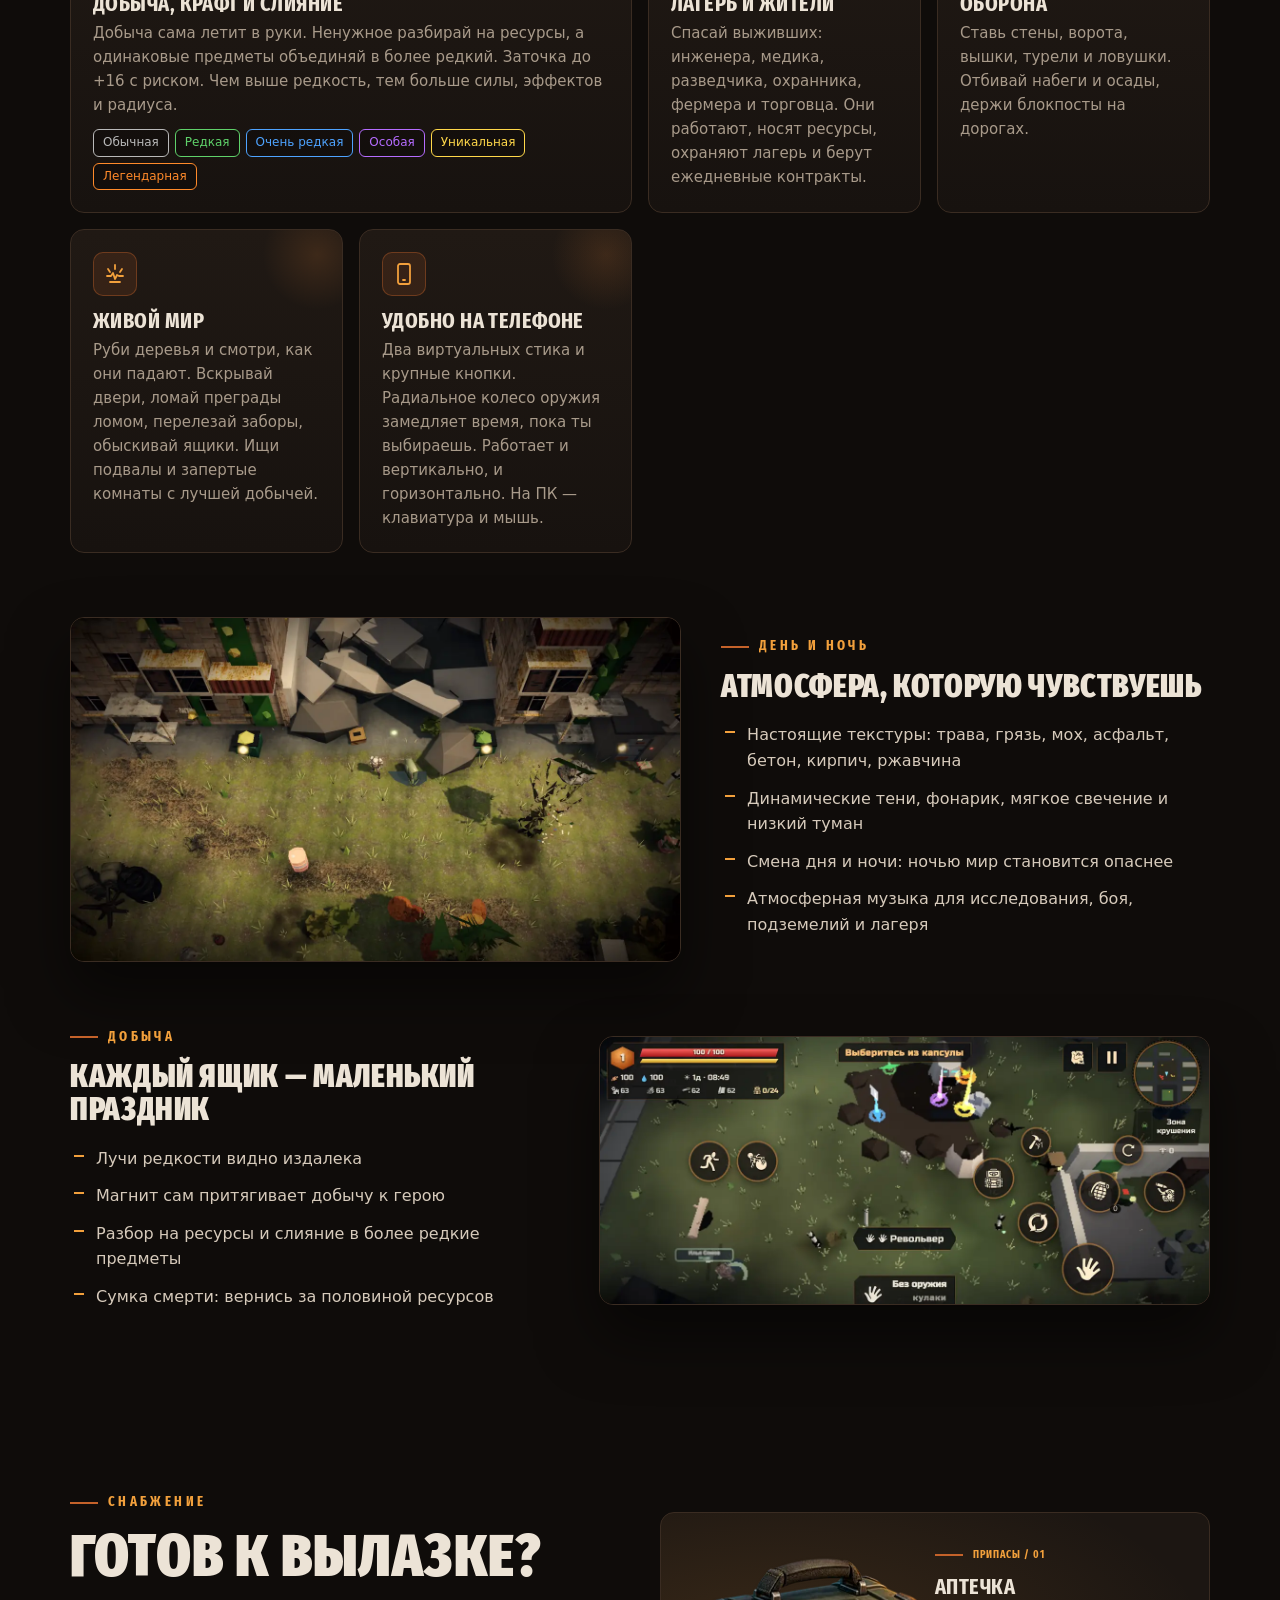
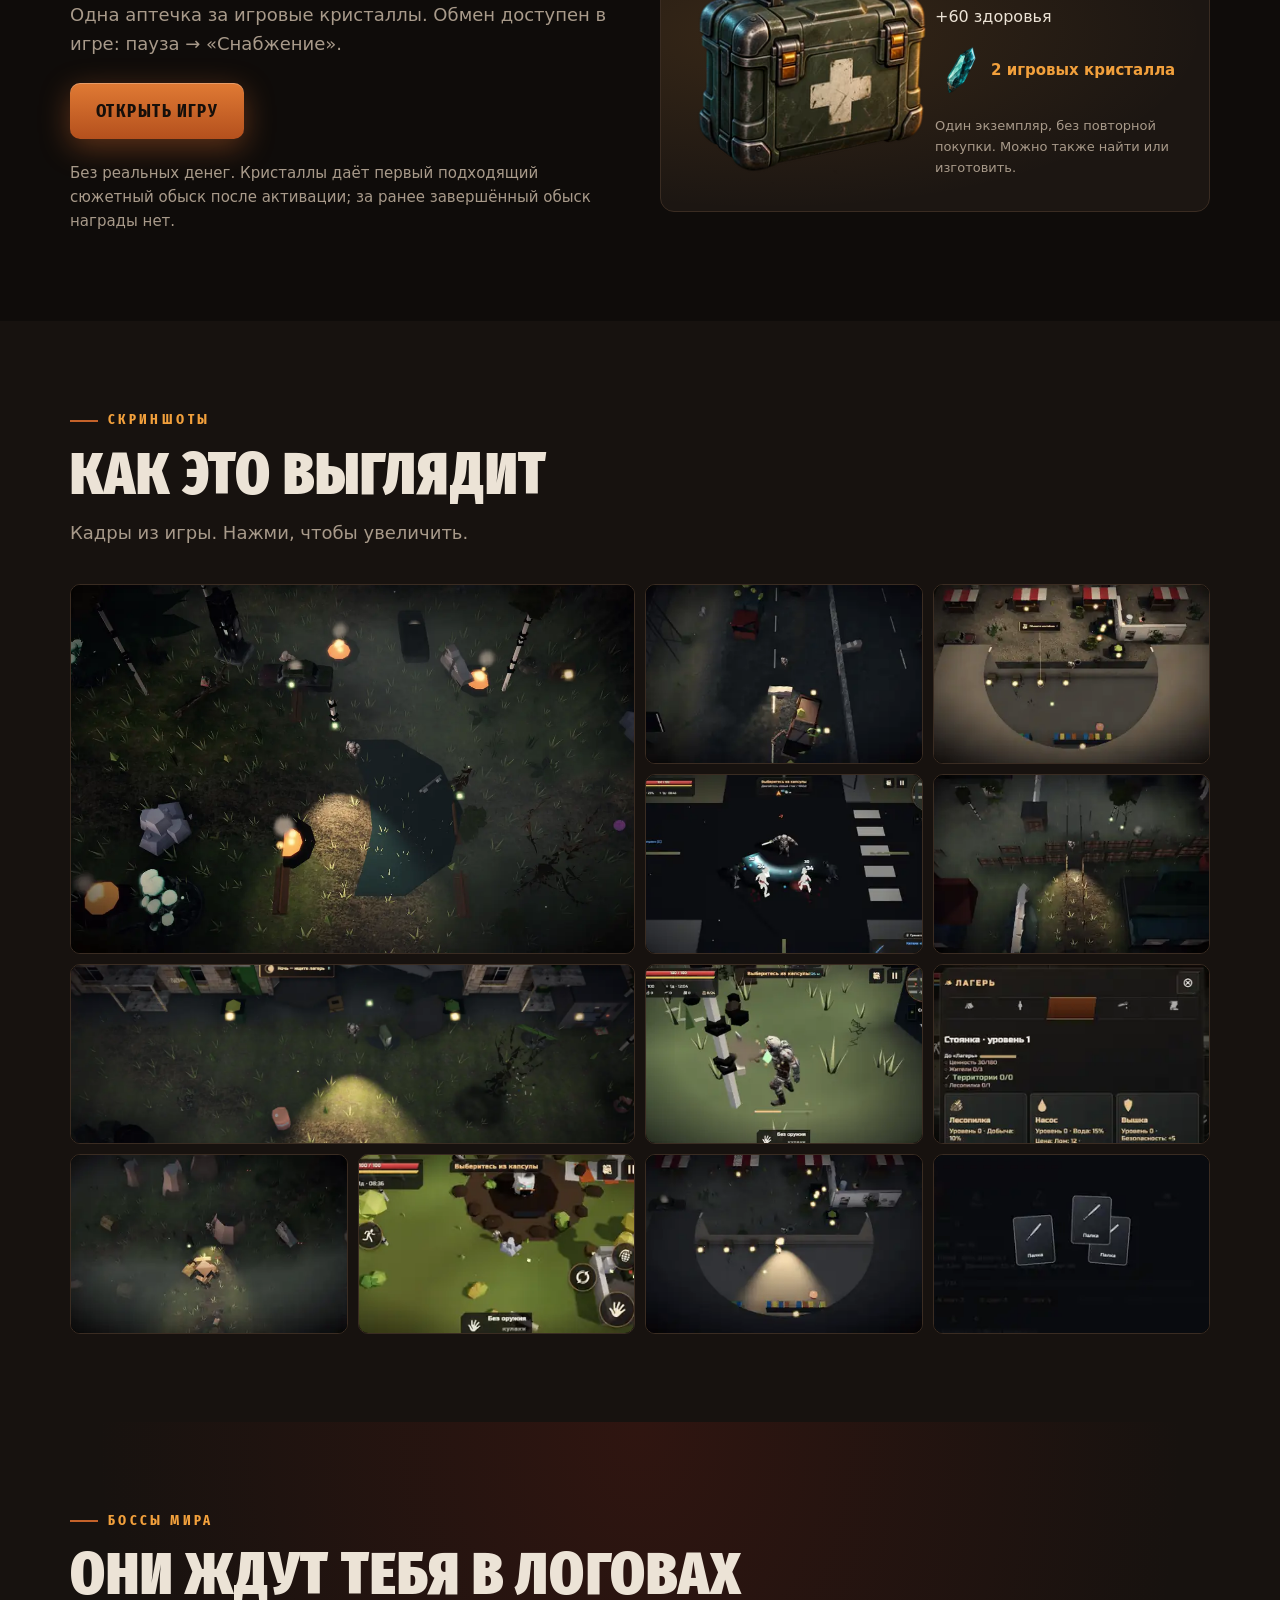
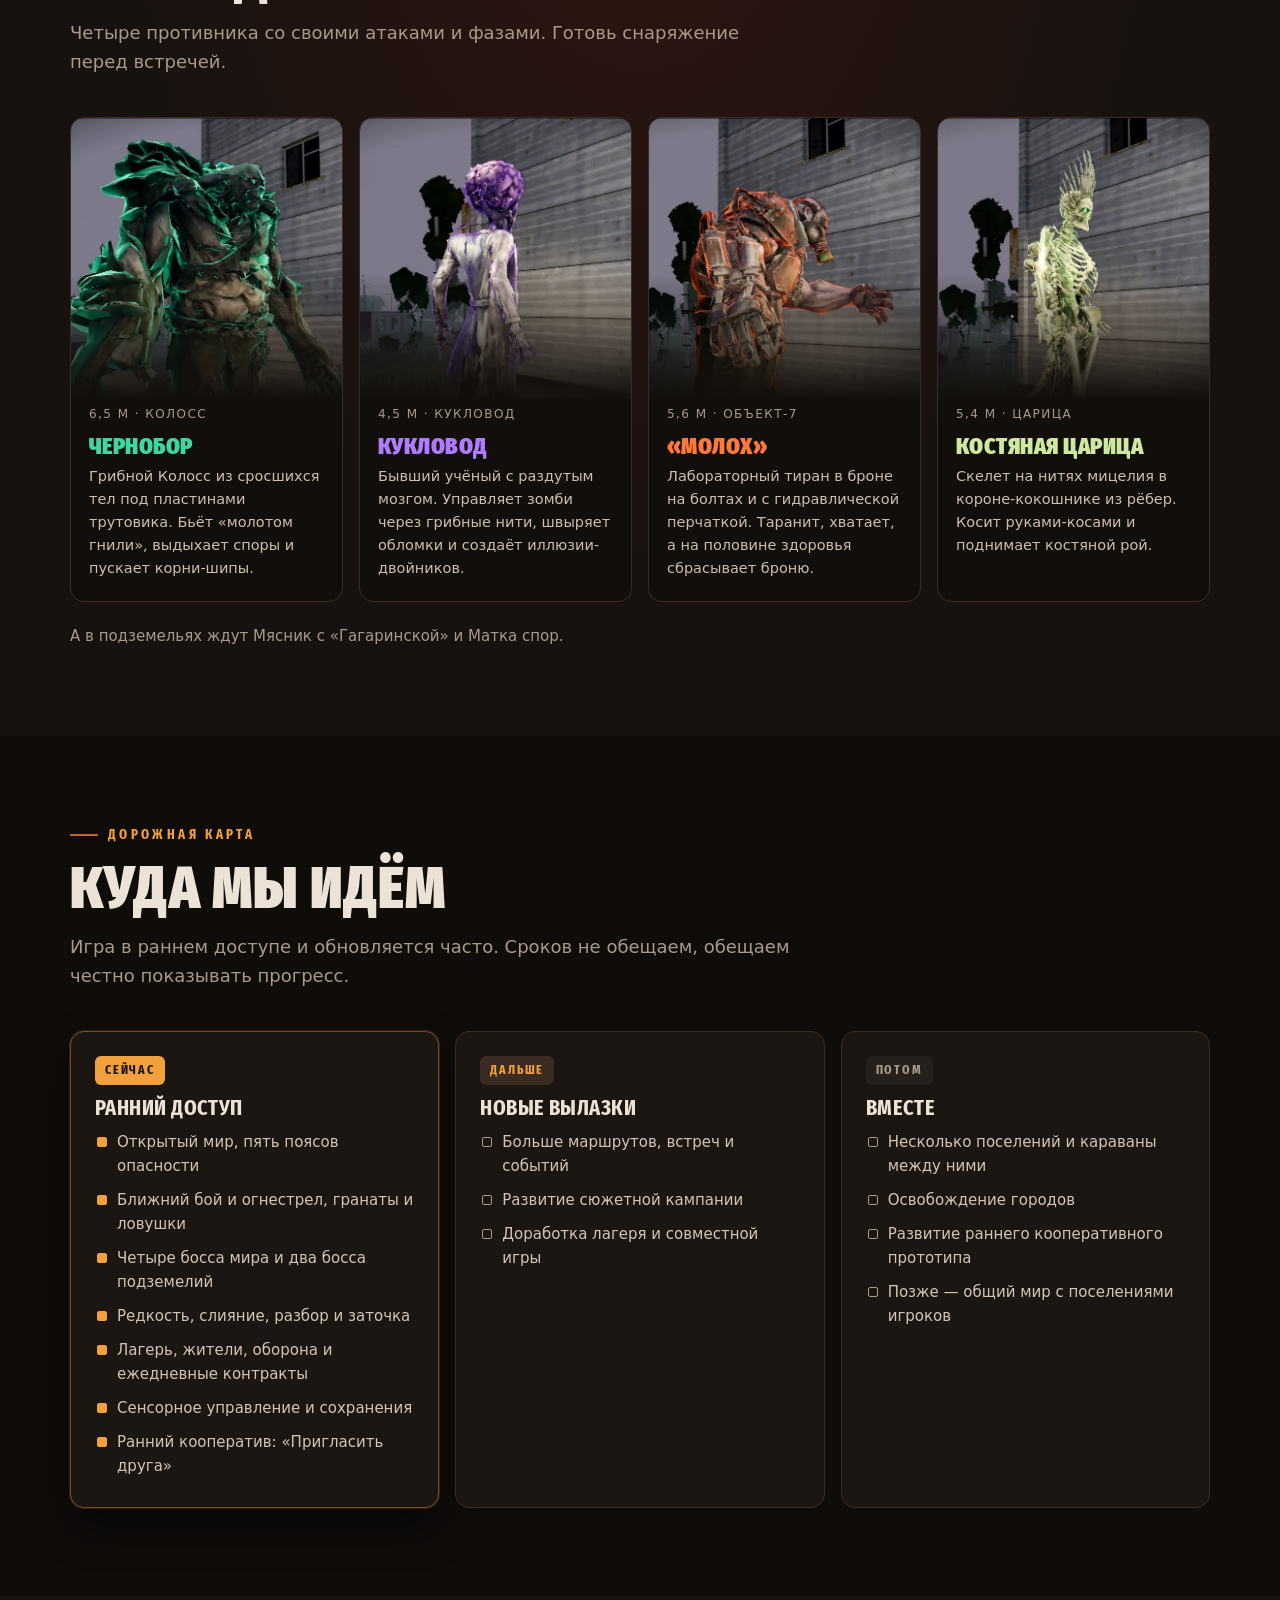
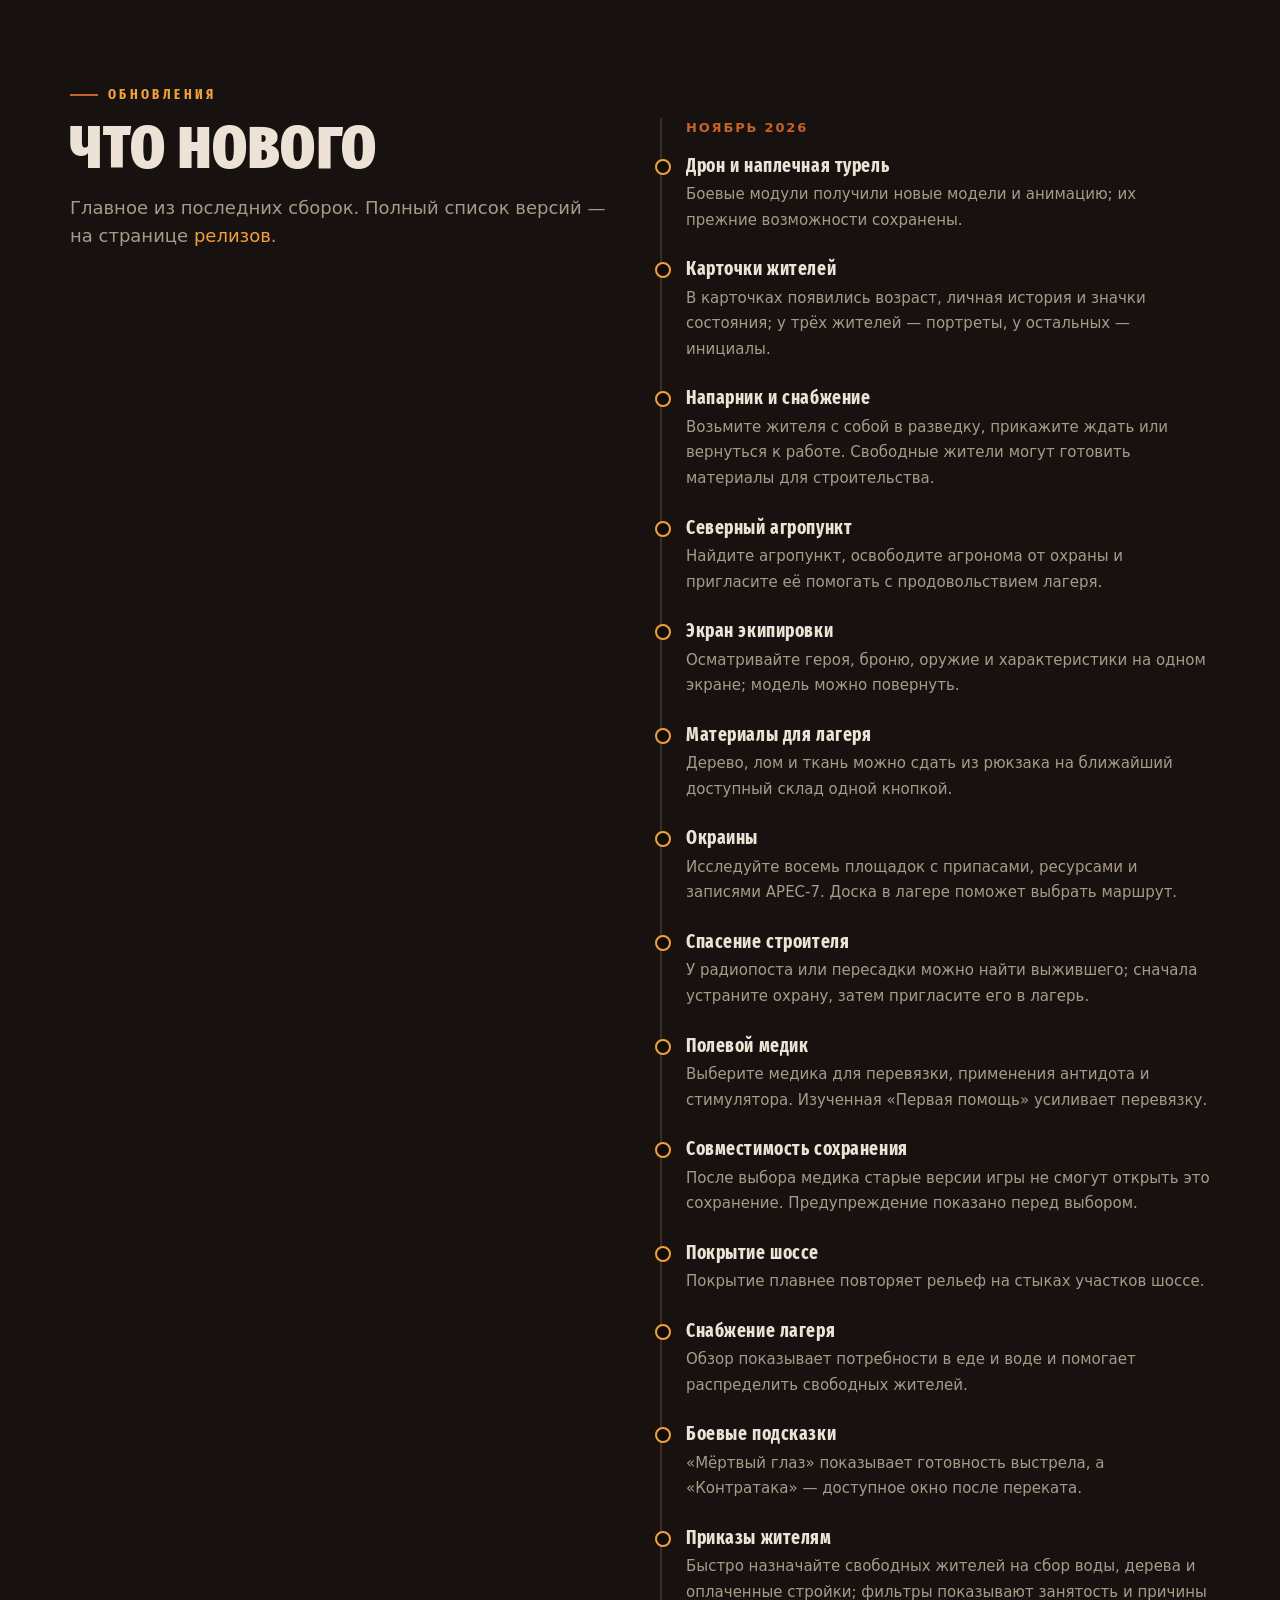
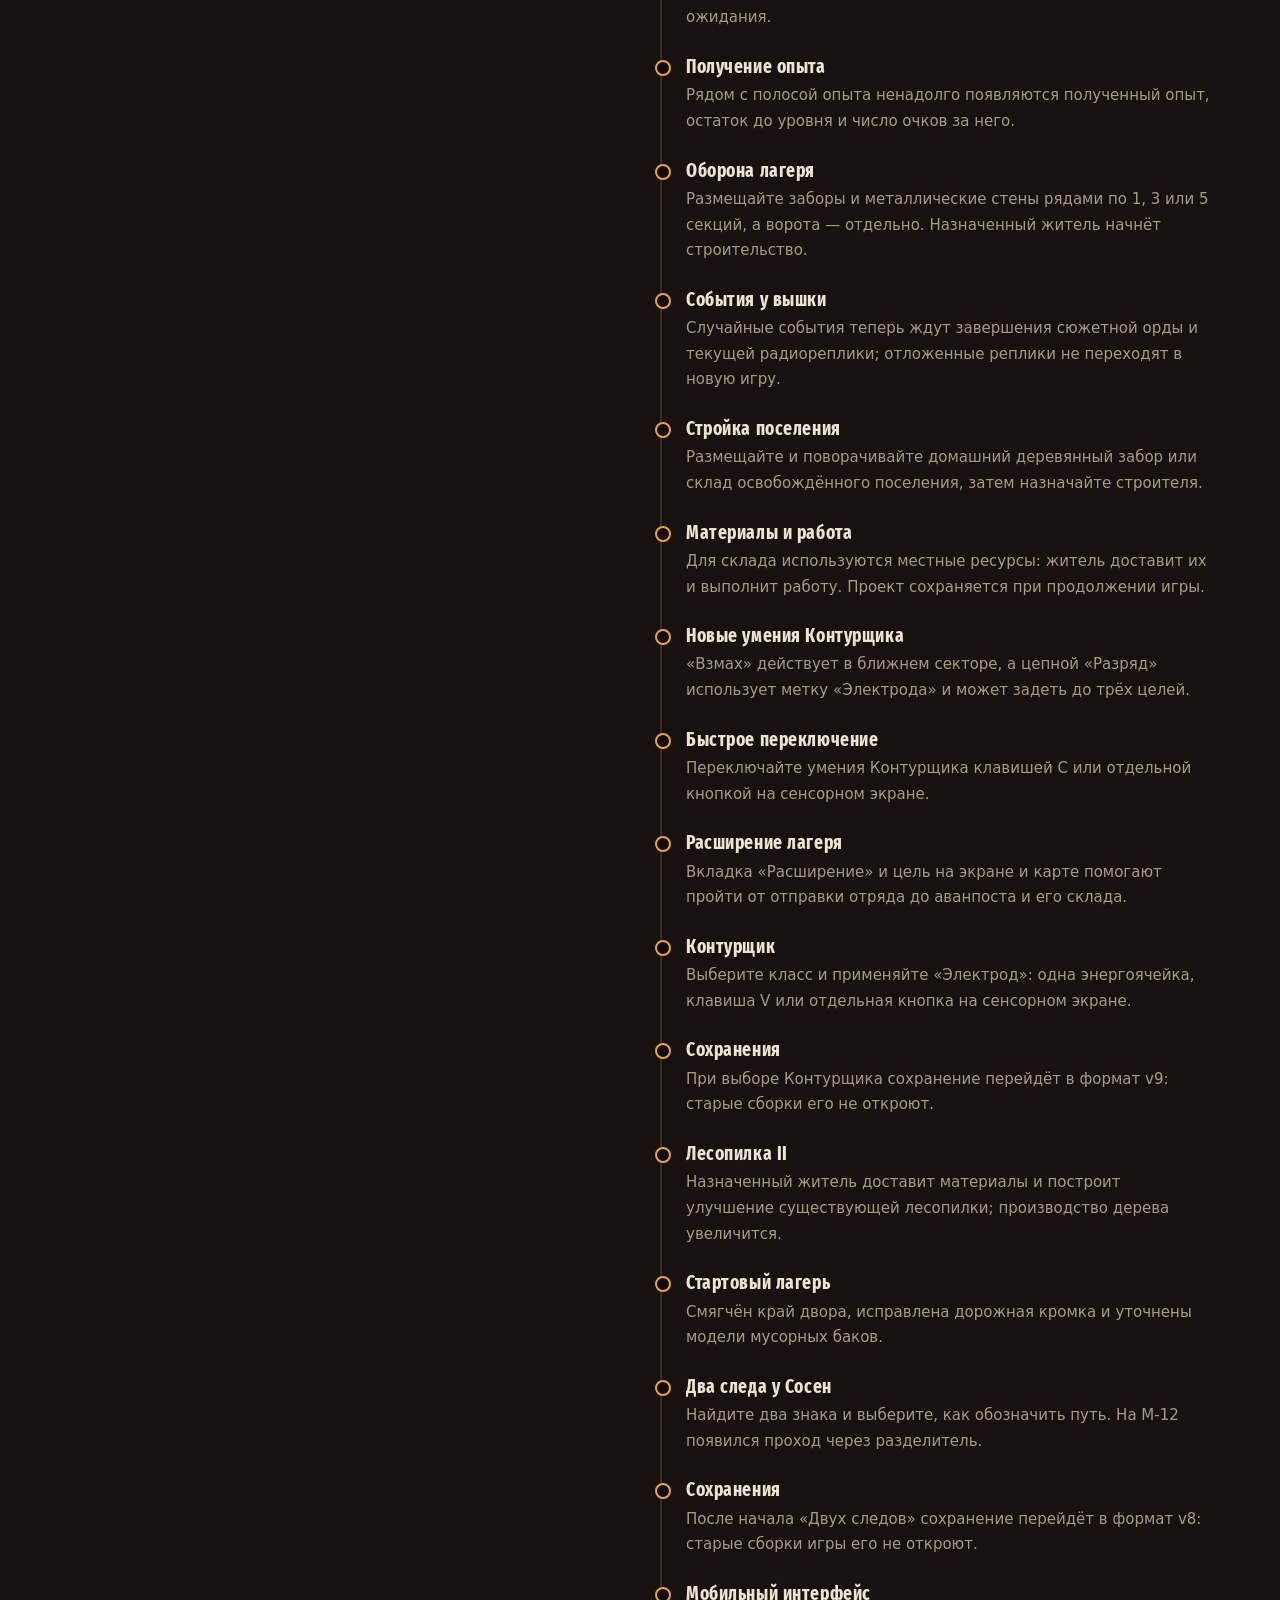
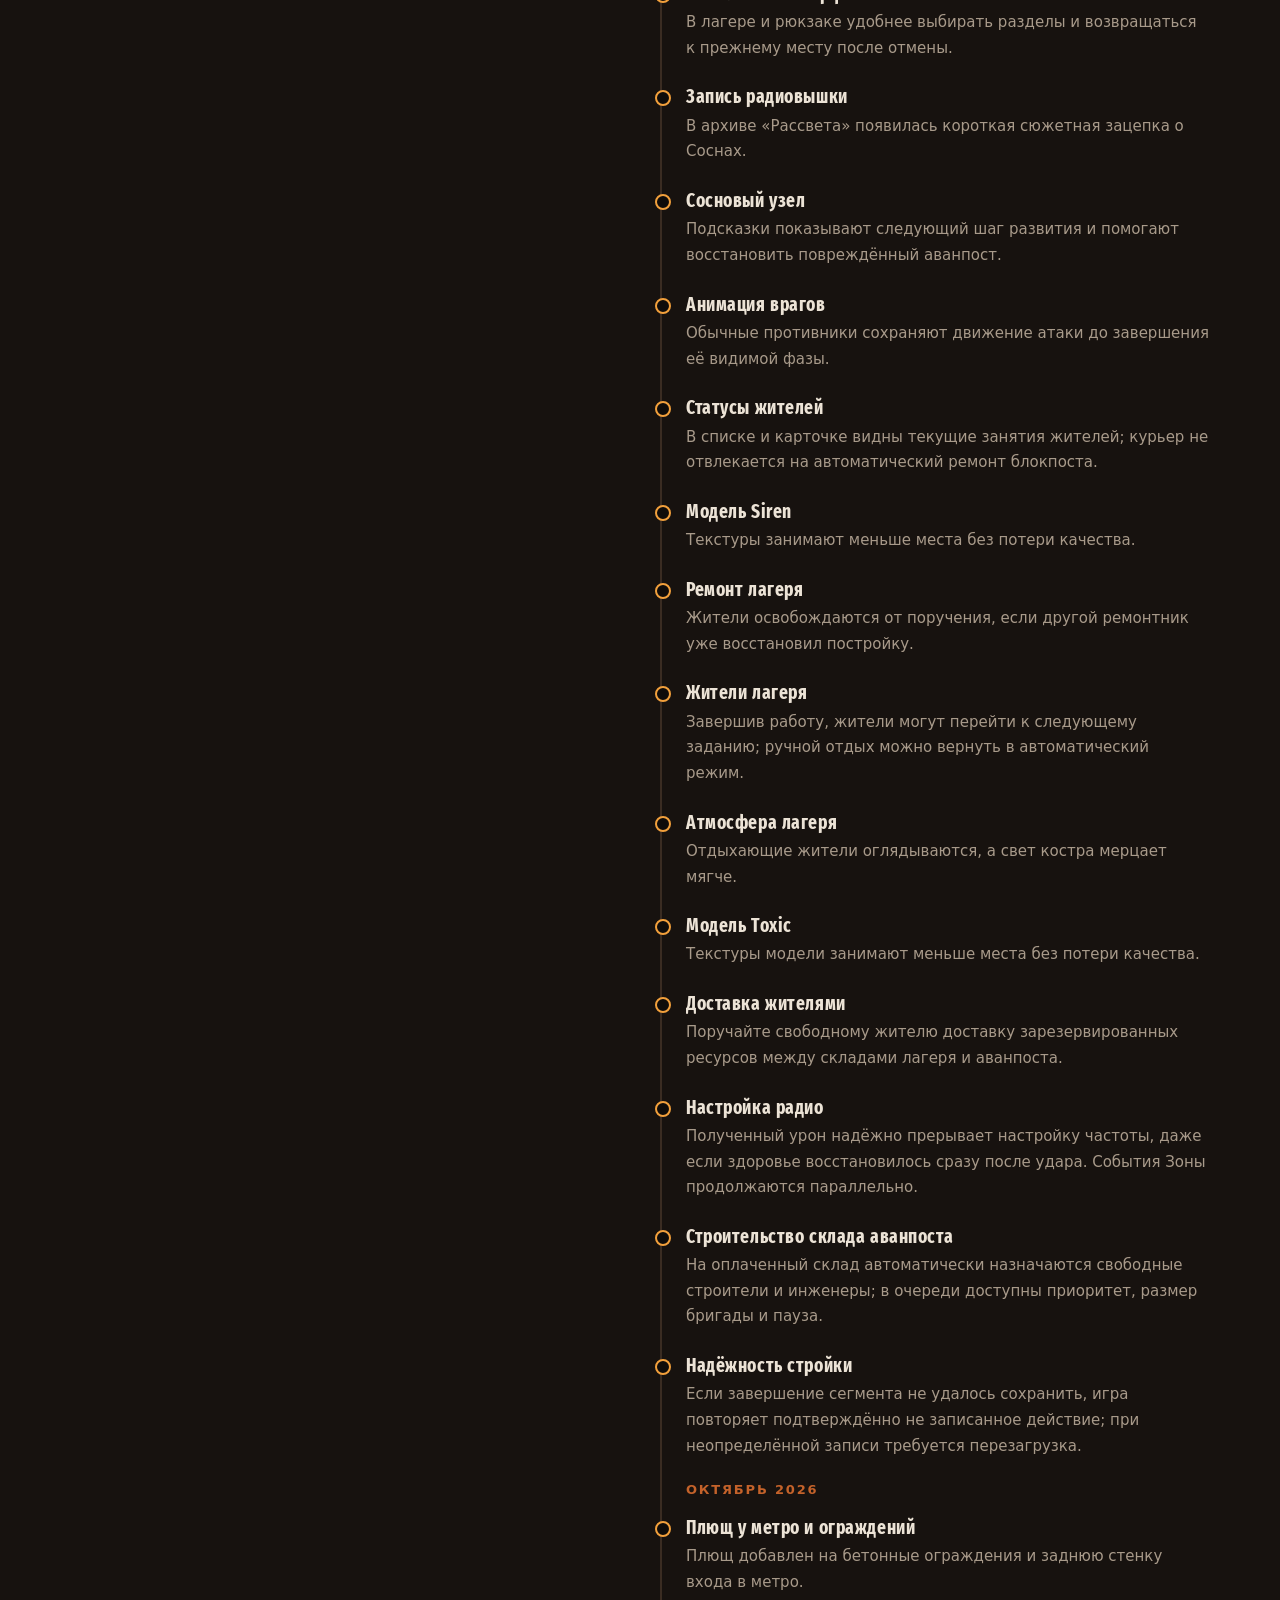
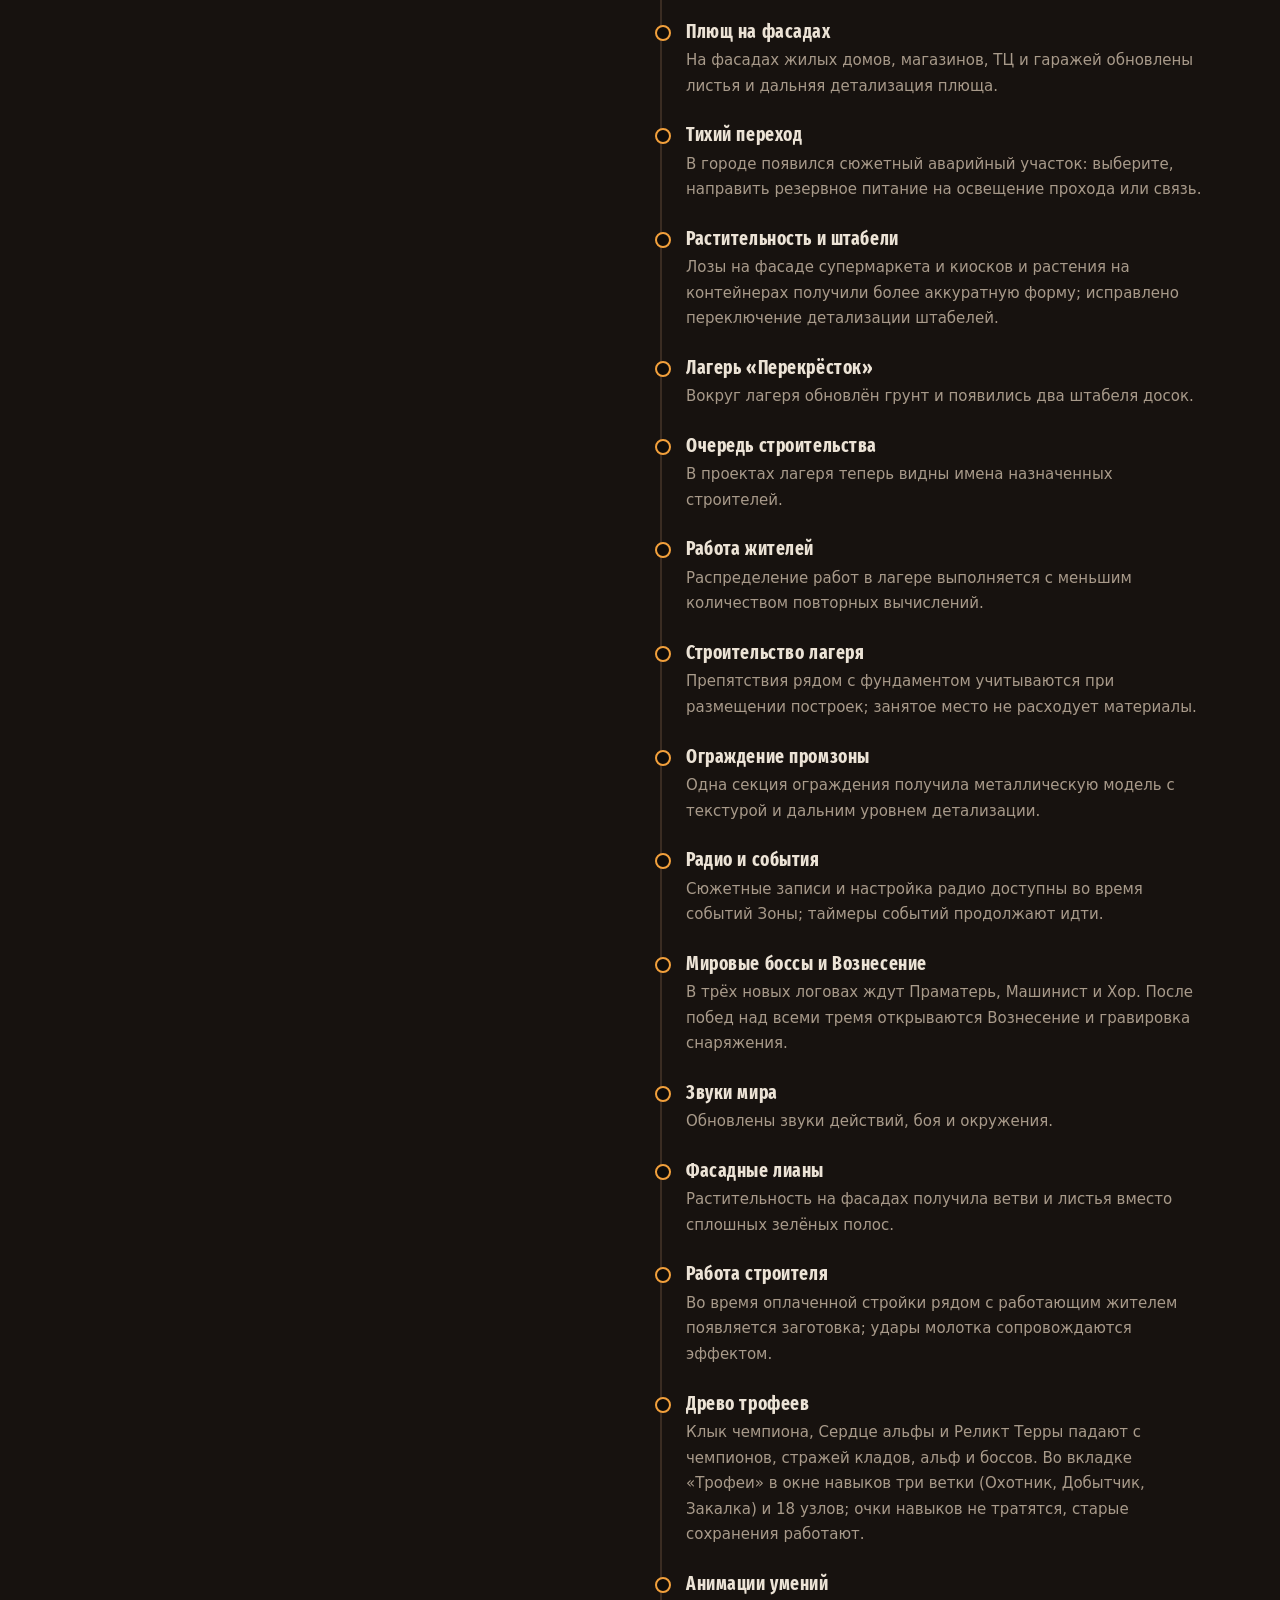
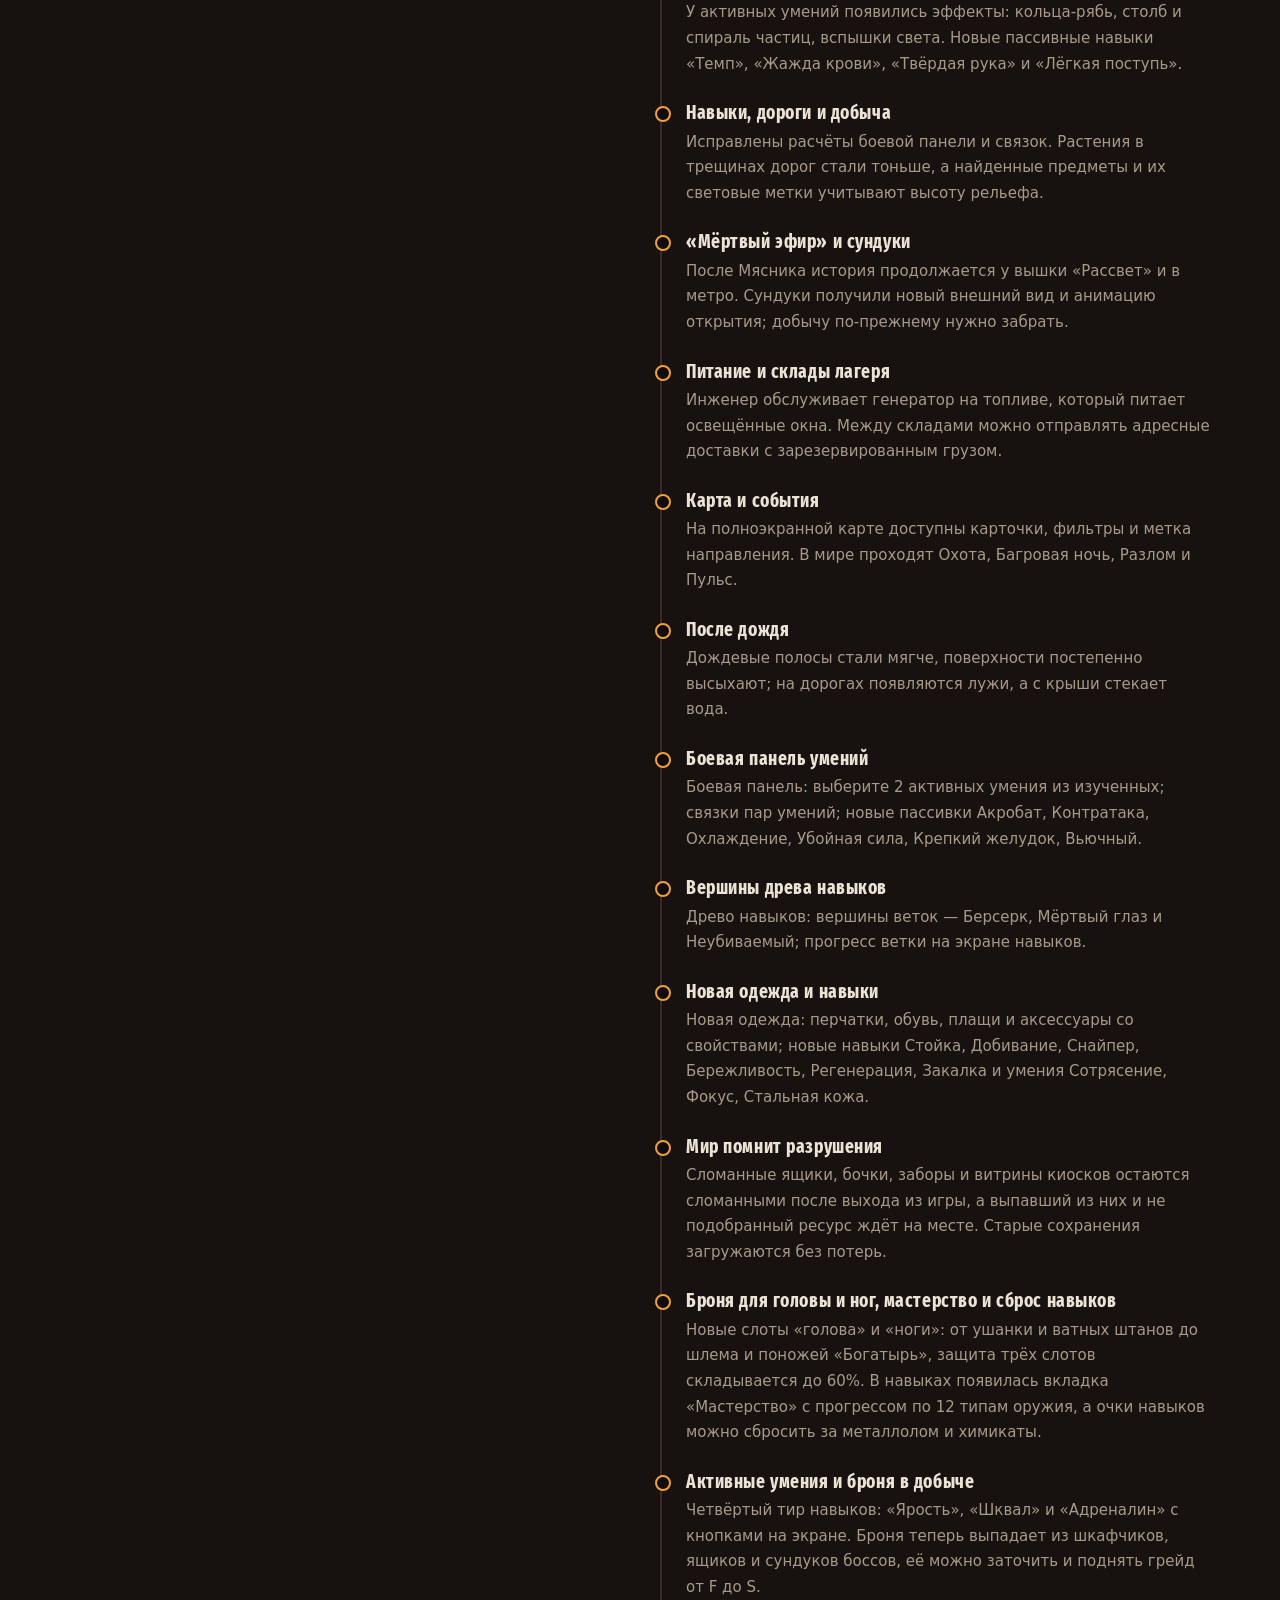
==== commit 4f6d1079: "Выпуск дрона и турели Источник terra: 0d8db4c5bad614de378a19b33c5d0cb2989b5c7a" ====
--- a/index.html
+++ b/index.html
@@ -415,6 +415,7 @@
 <section id="news" style="background:var(--bg2)"><div class="wrap two">
  <div><div class="eyebrow">Обновления</div><h2 class="rv">Что нового</h2><p class="lead rv">Главное из последних сборок. Полный список версий — на странице <a href="https://github.com/89244114832maxim-ai/terra-play/releases">релизов</a>.</p></div>
  <div class="log rv"><div class="ver">Ноябрь 2026</div>
+  <div class="li"><b>Дрон и наплечная турель</b><span>Боевые модули получили новые модели и анимацию; их прежние возможности сохранены.</span></div>
   <div class="li"><b>Карточки жителей</b><span>В карточках появились возраст, личная история и значки состояния; у трёх жителей — портреты, у остальных — инициалы.</span></div>
   <div class="li"><b>Напарник и снабжение</b><span>Возьмите жителя с собой в разведку, прикажите ждать или вернуться к работе. Свободные жители могут готовить материалы для строительства.</span></div>
   <div class="li"><b>Северный агропункт</b><span>Найдите агропункт, освободите агронома от охраны и пригласите её помогать с продовольствием лагеря.</span></div>
